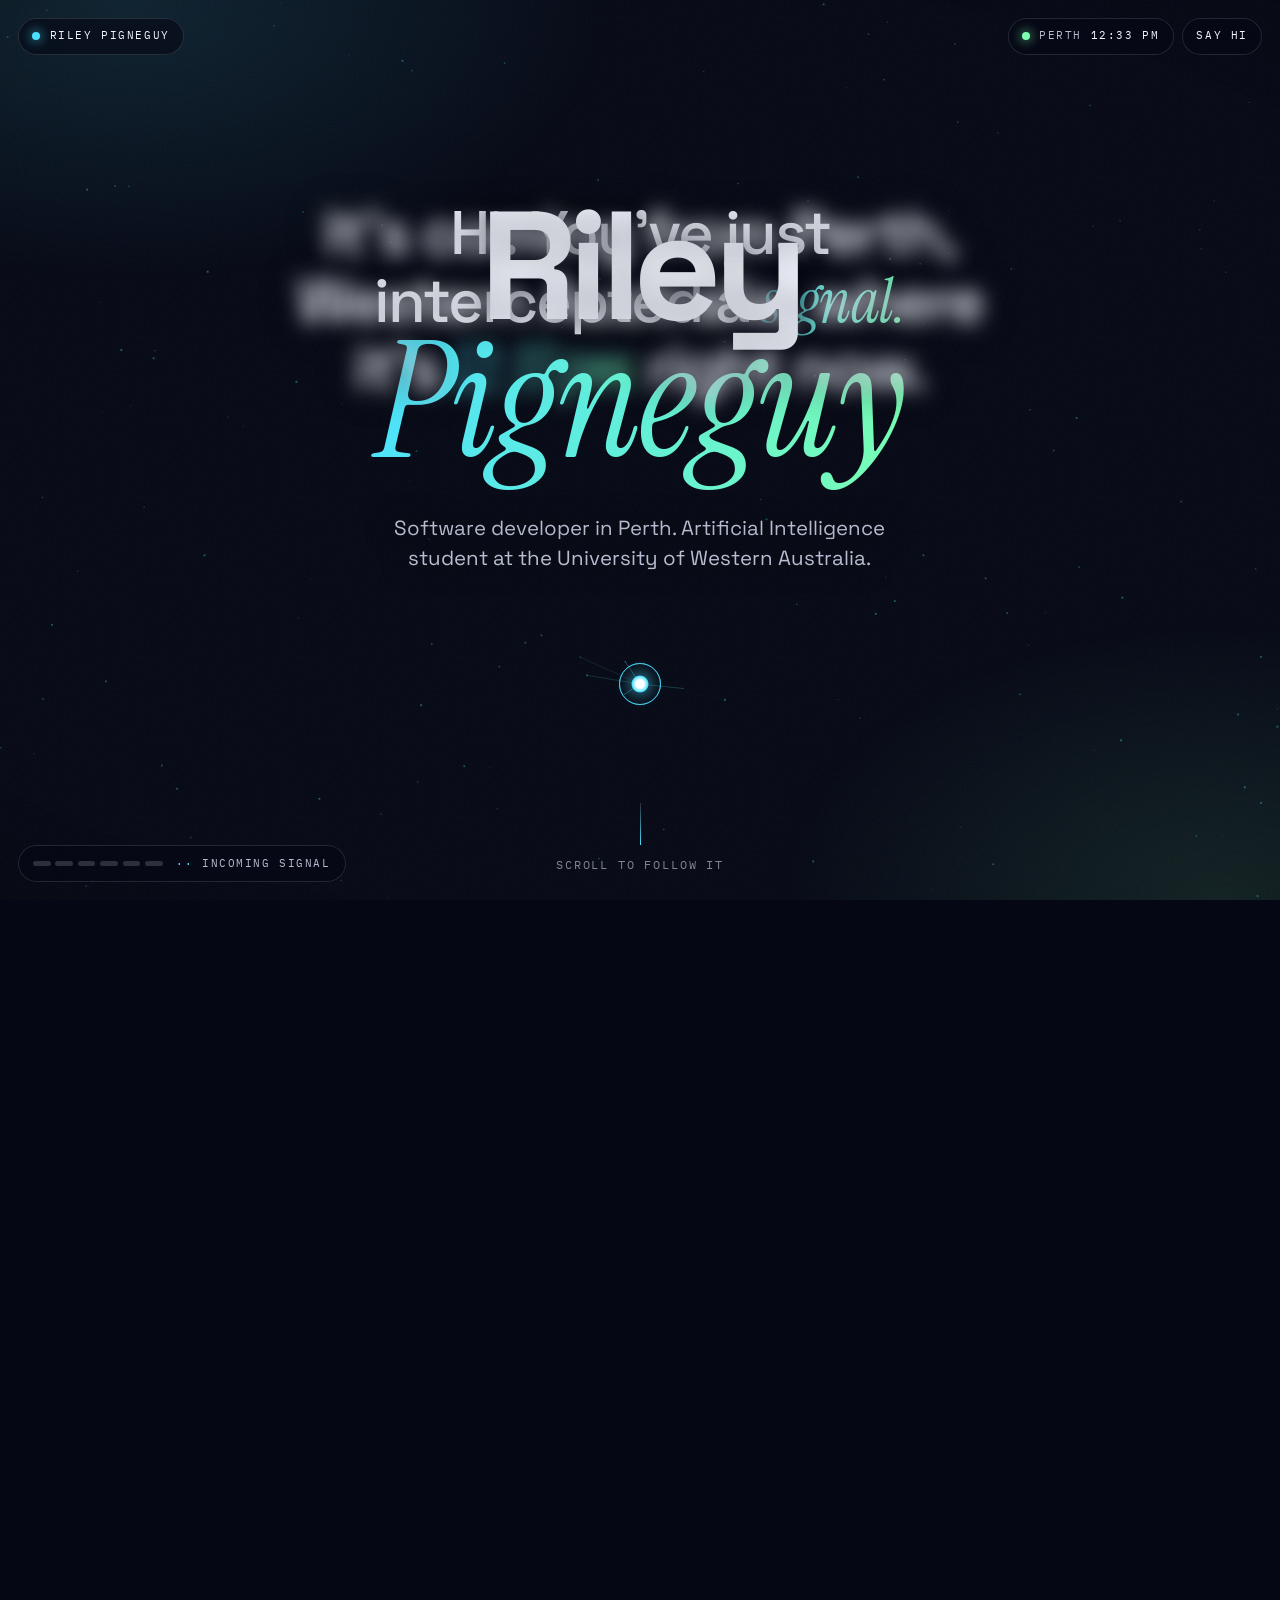
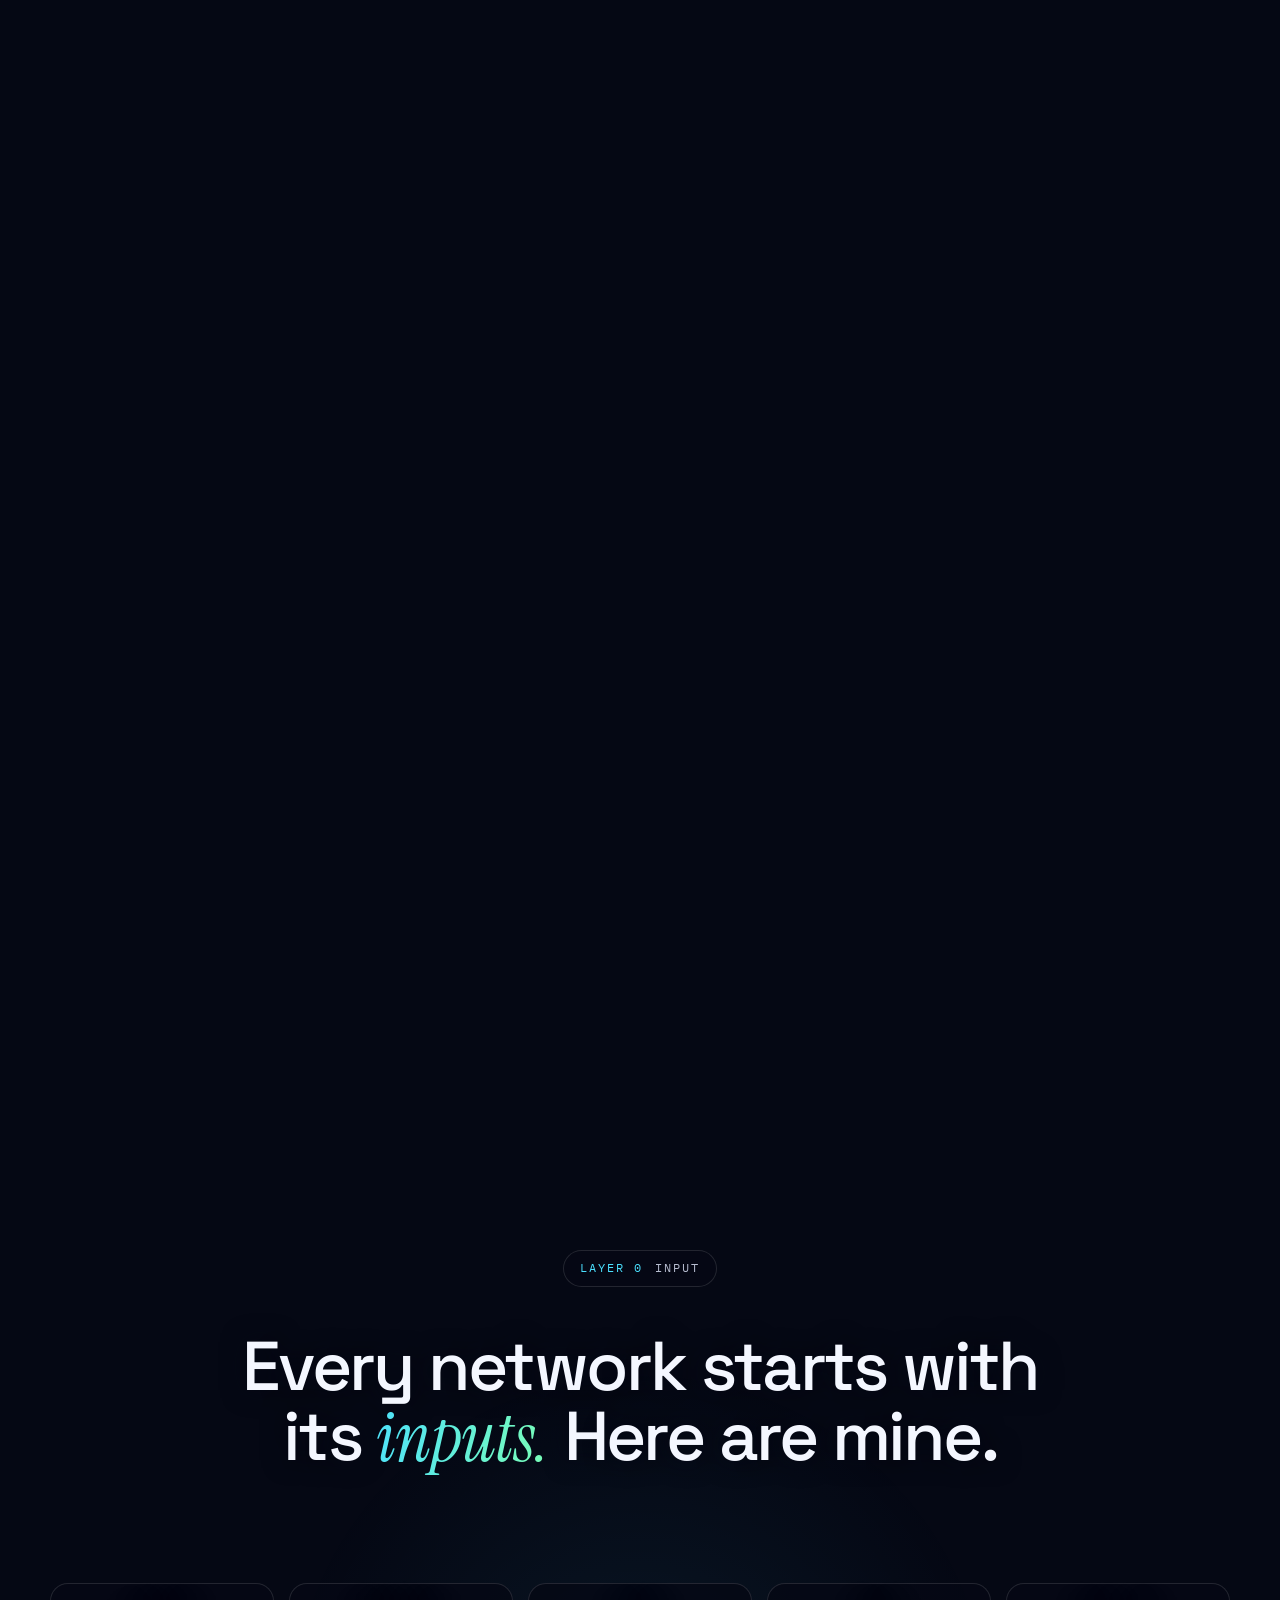
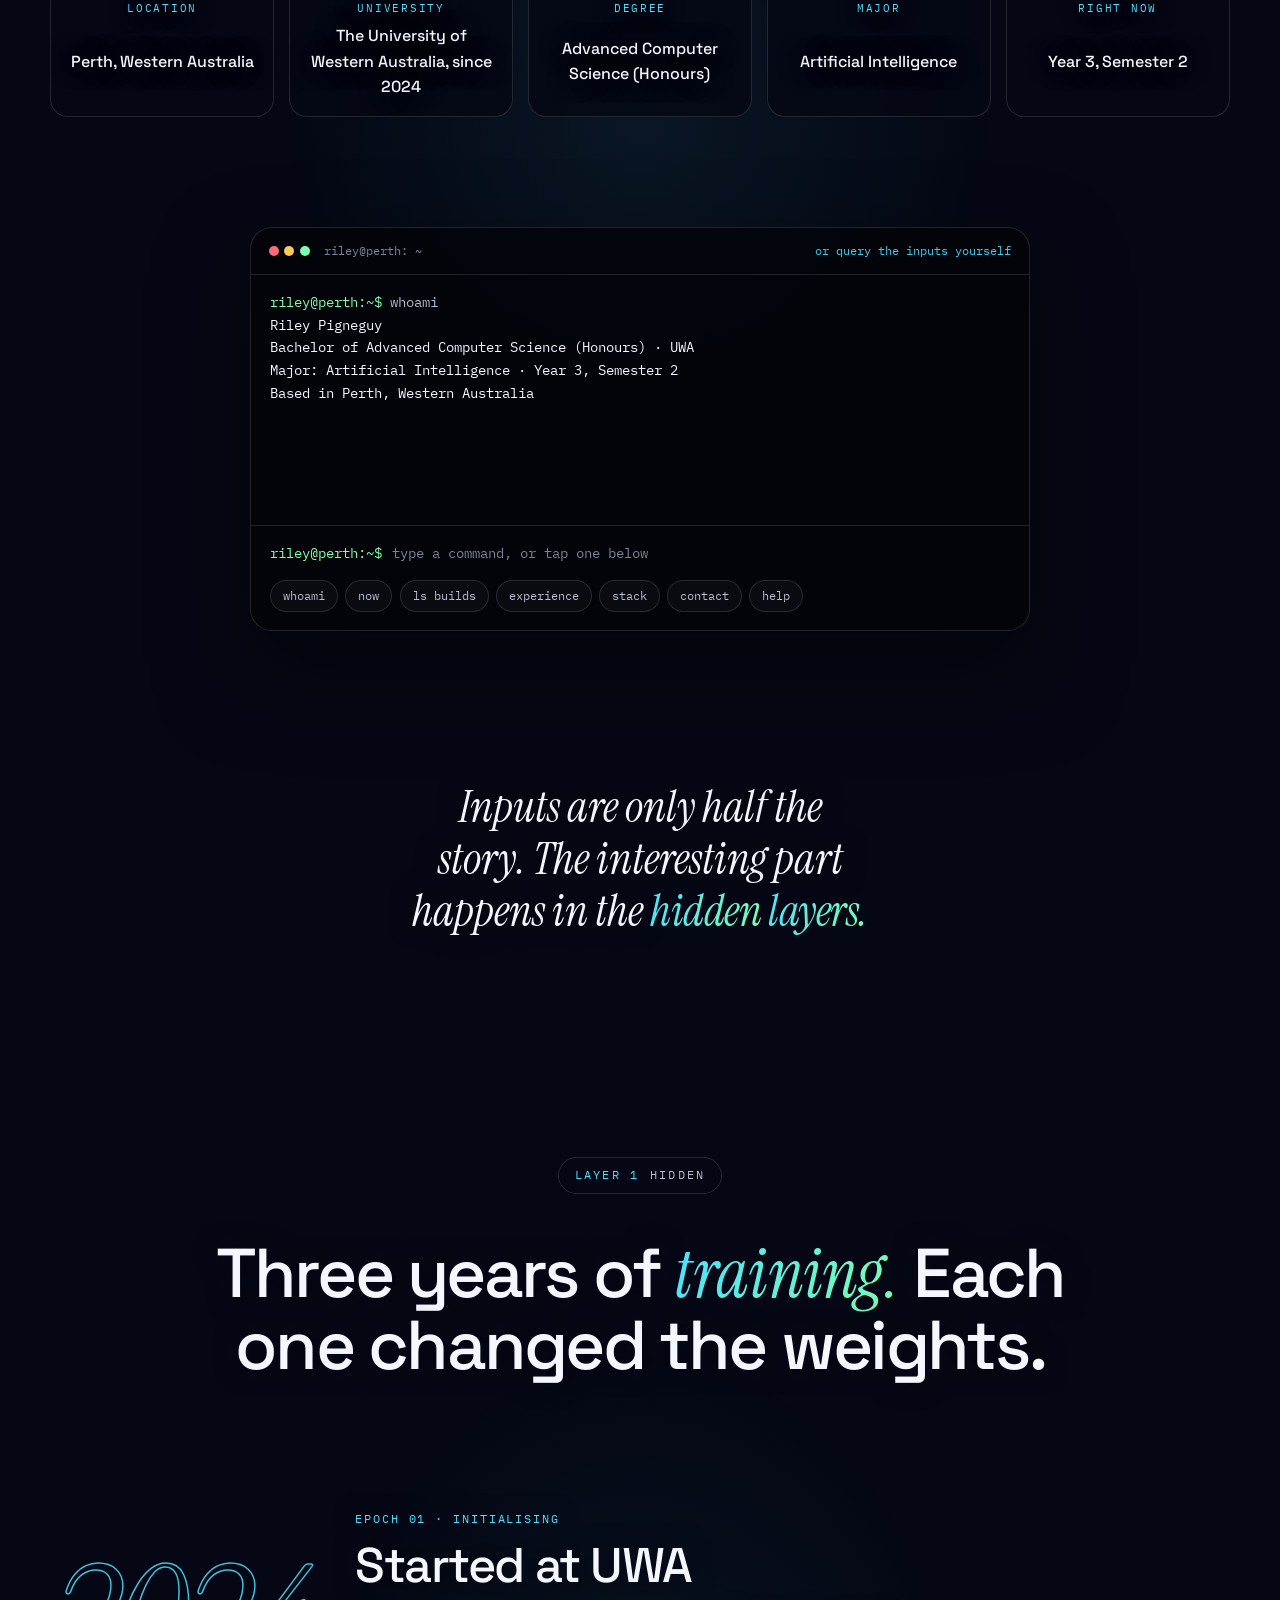
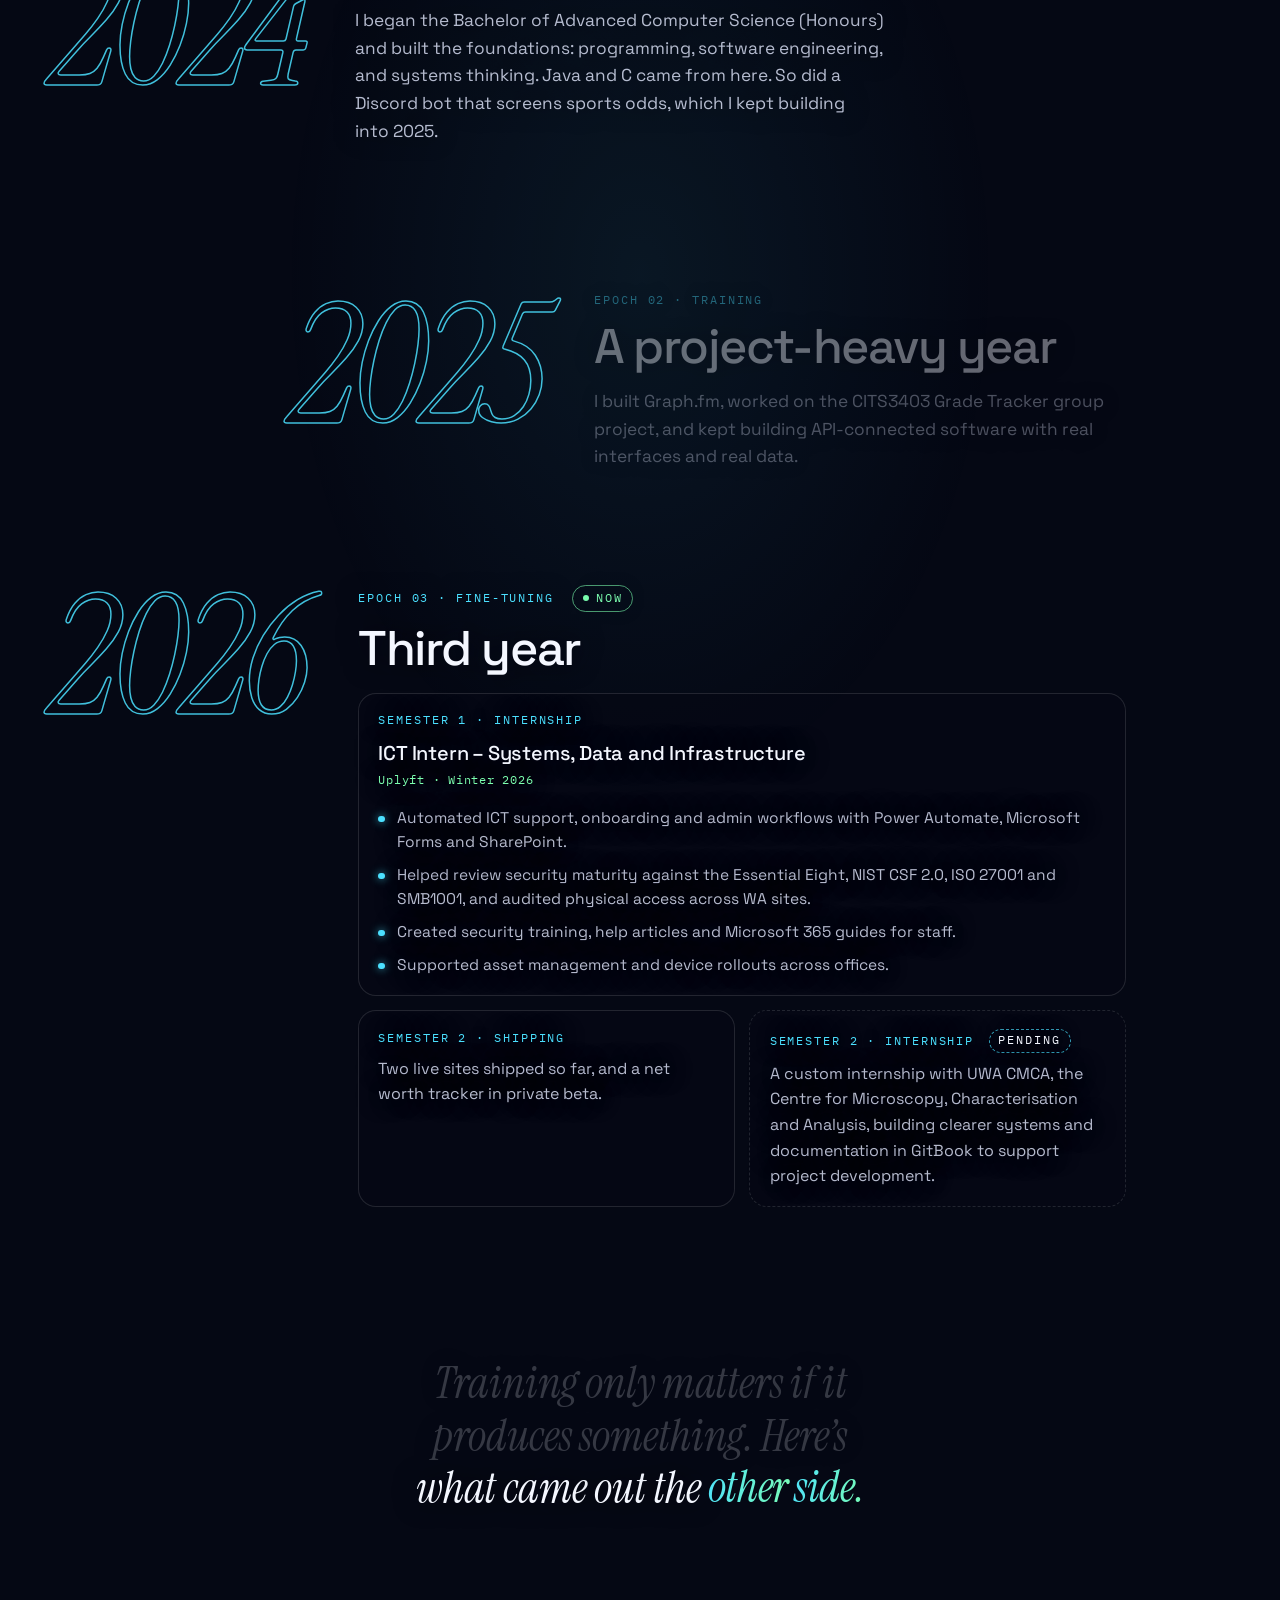
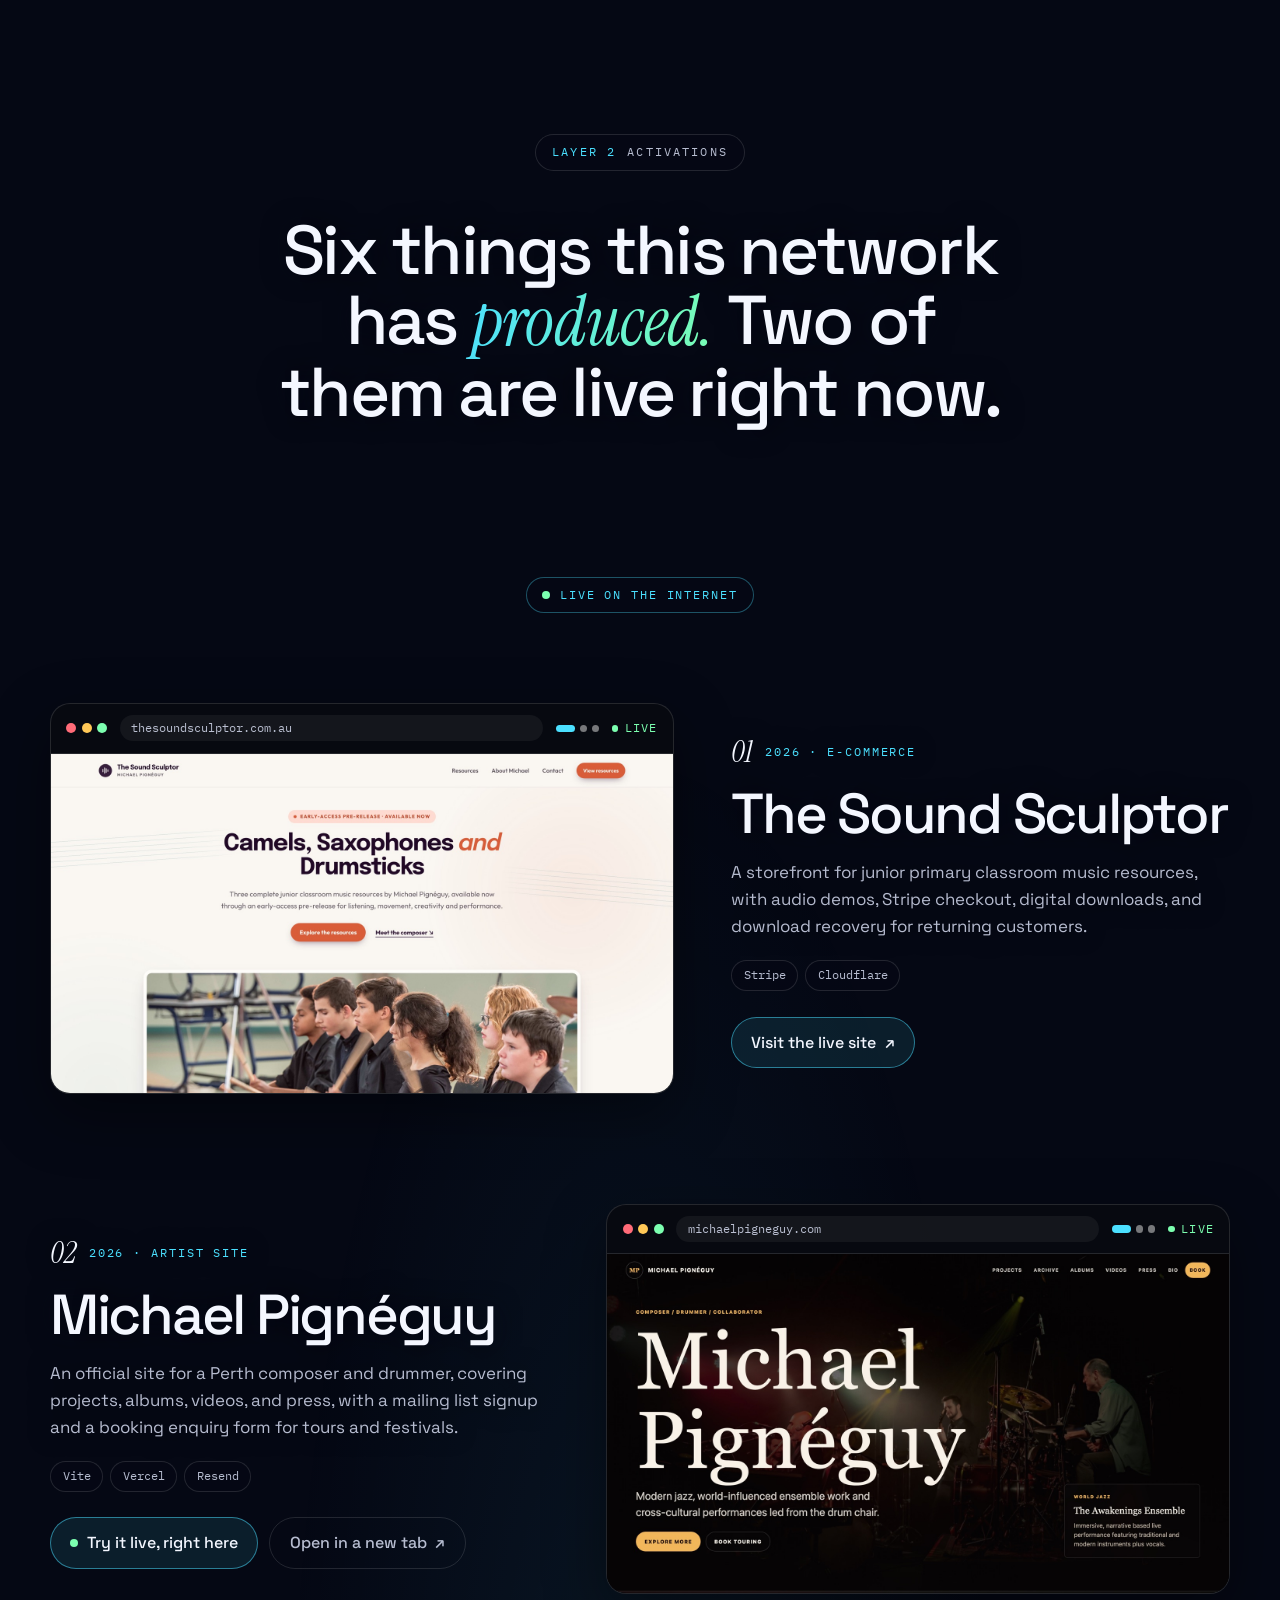
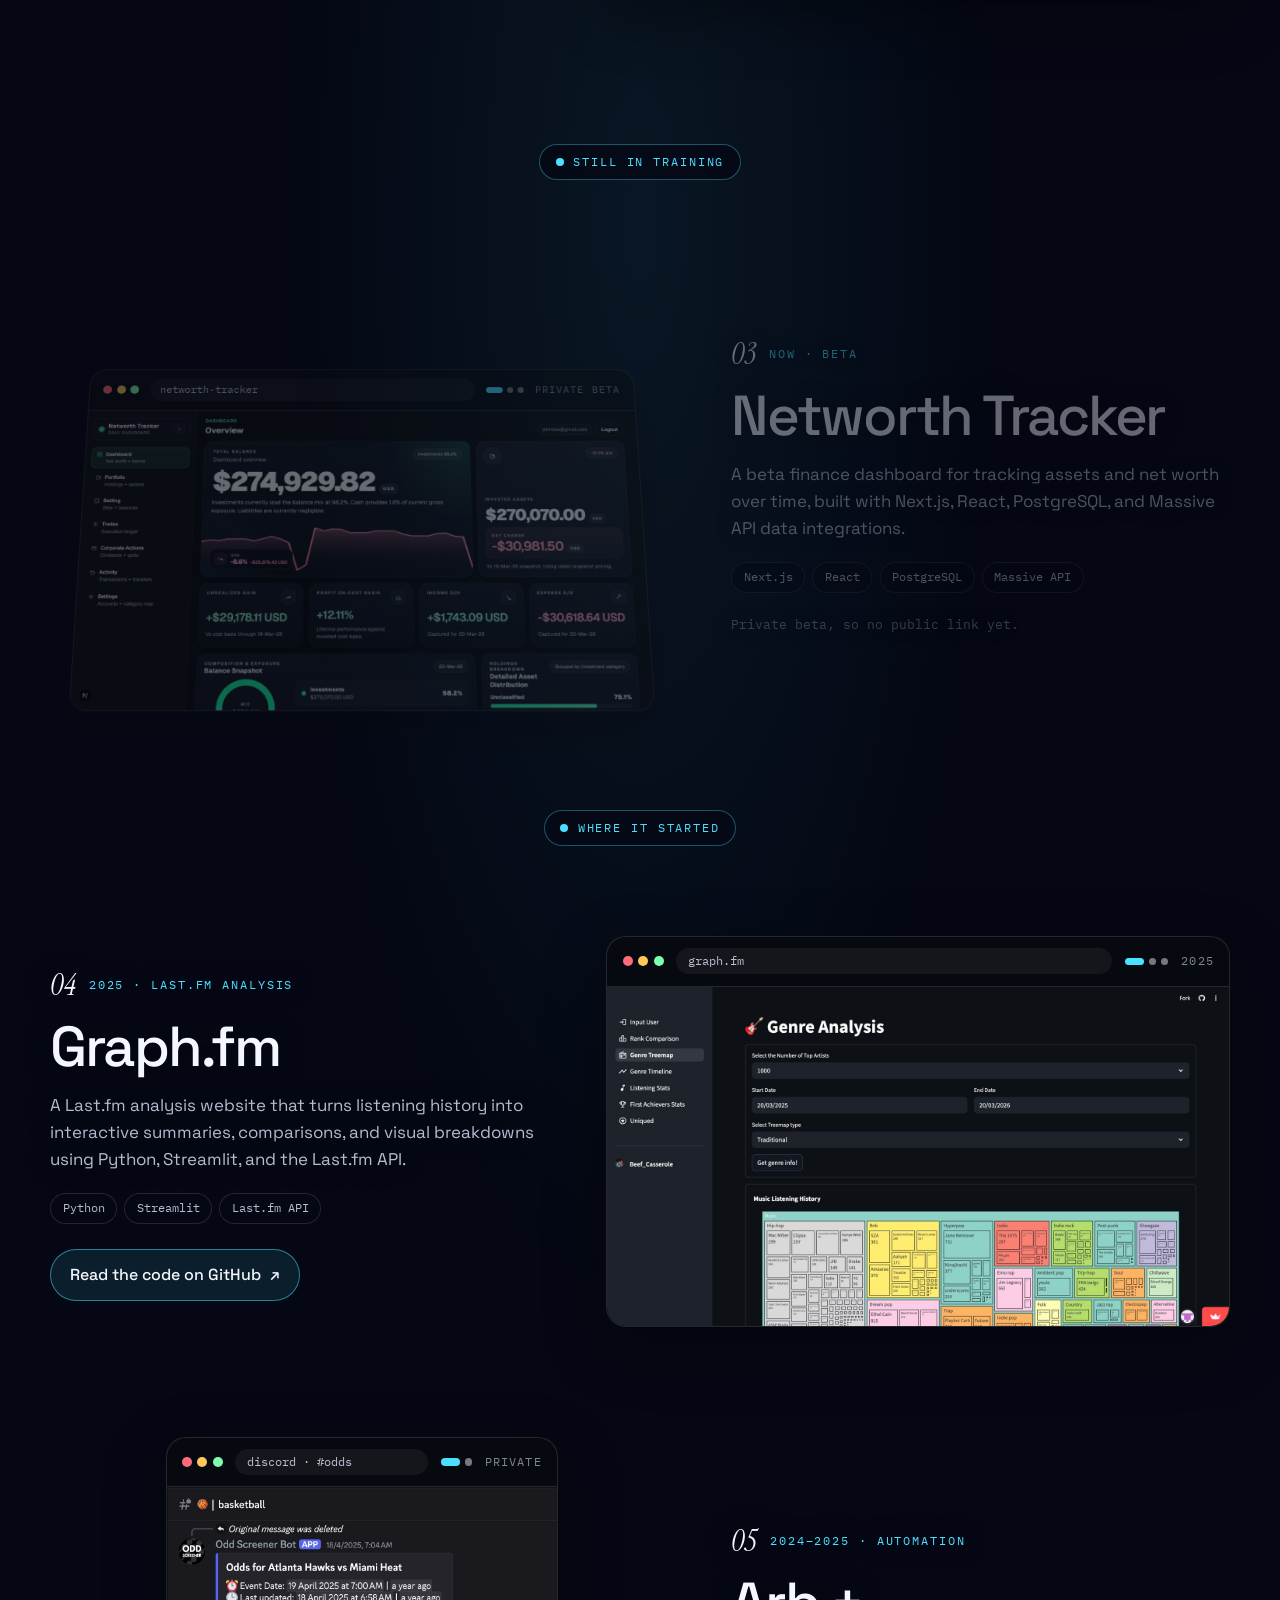
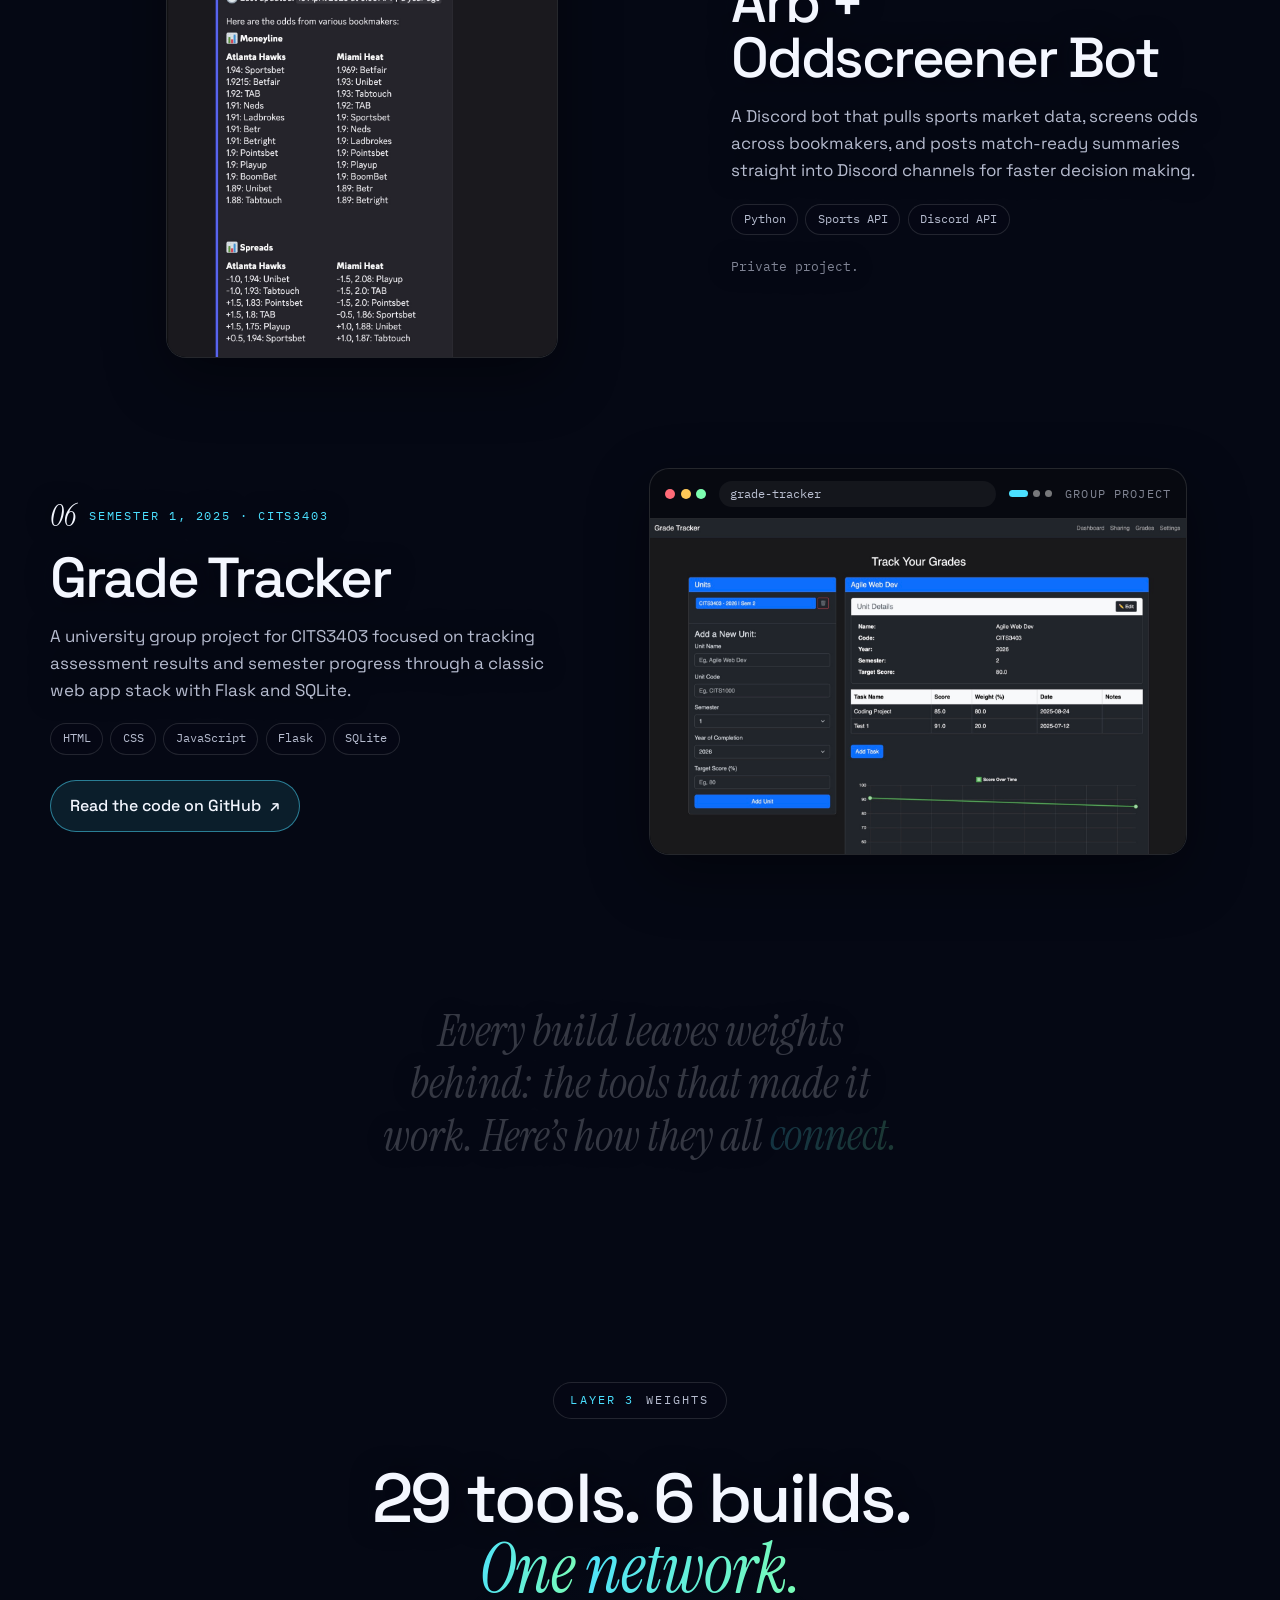
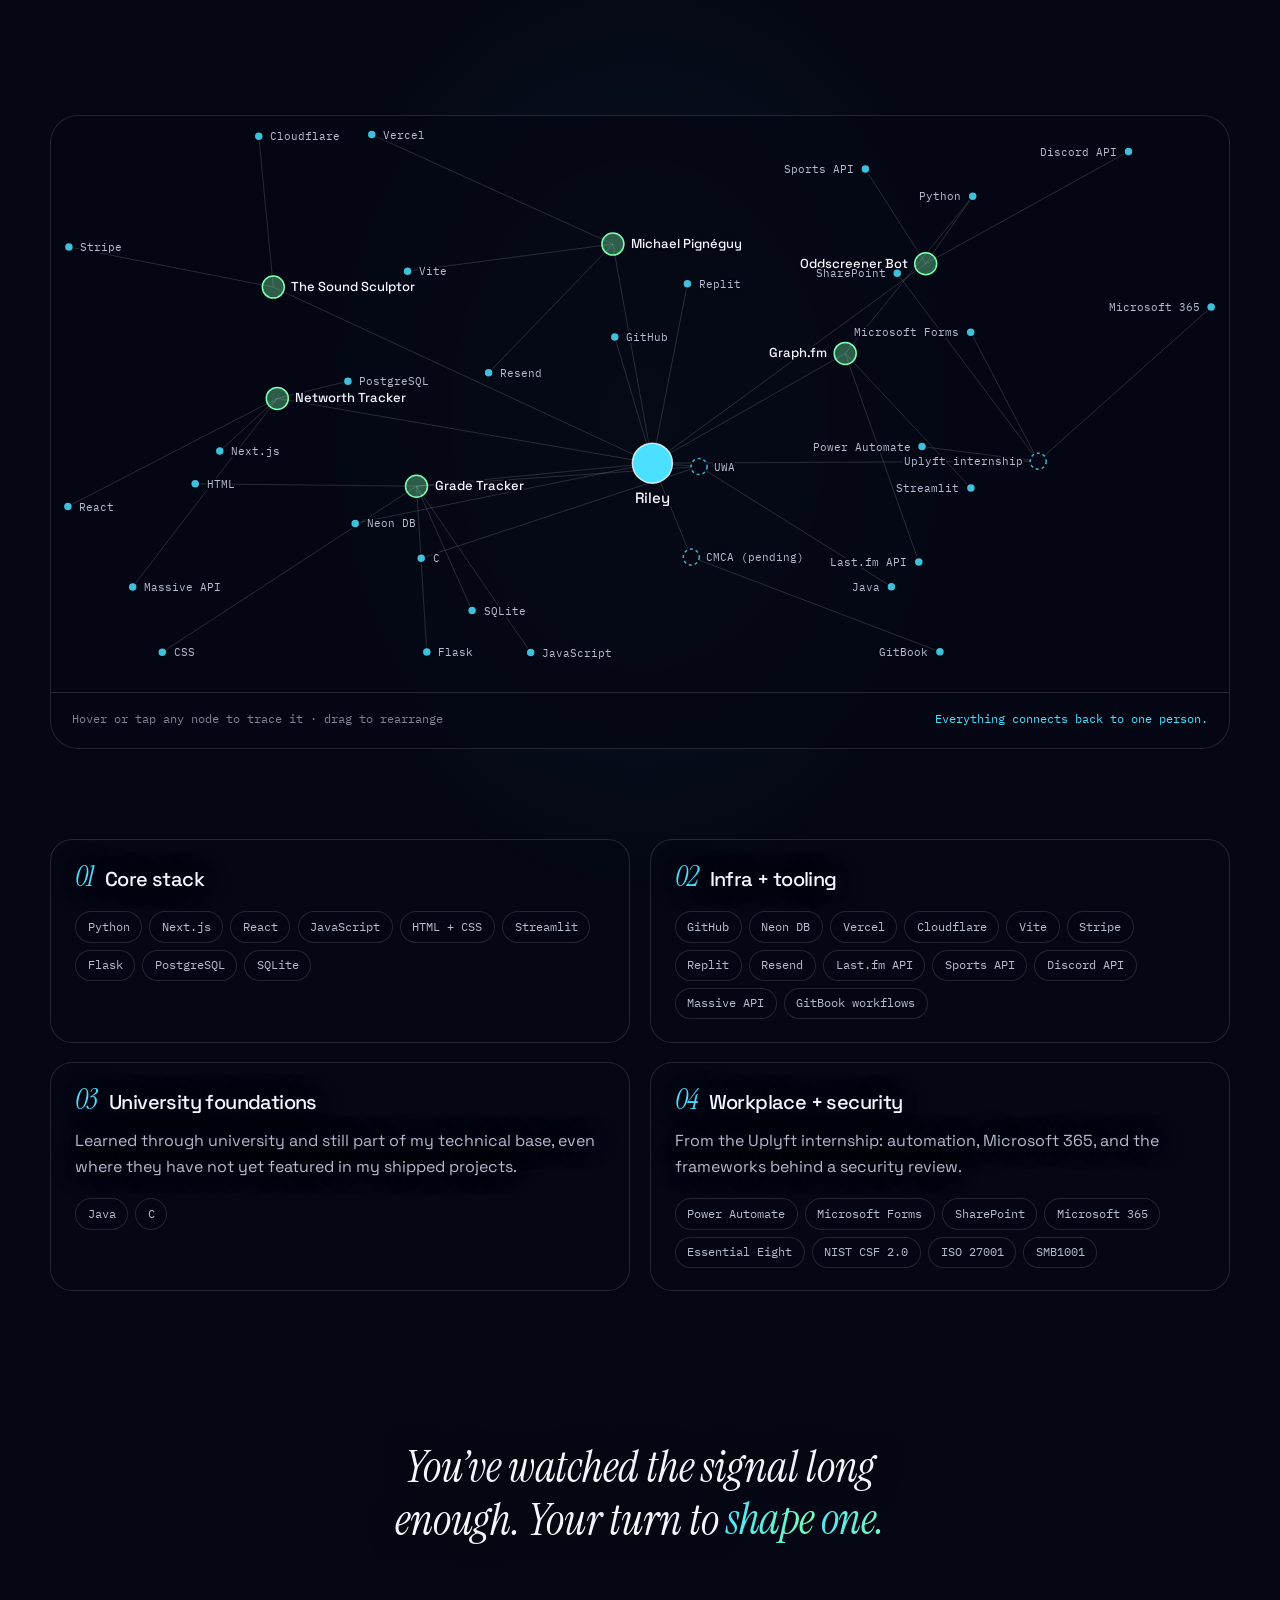
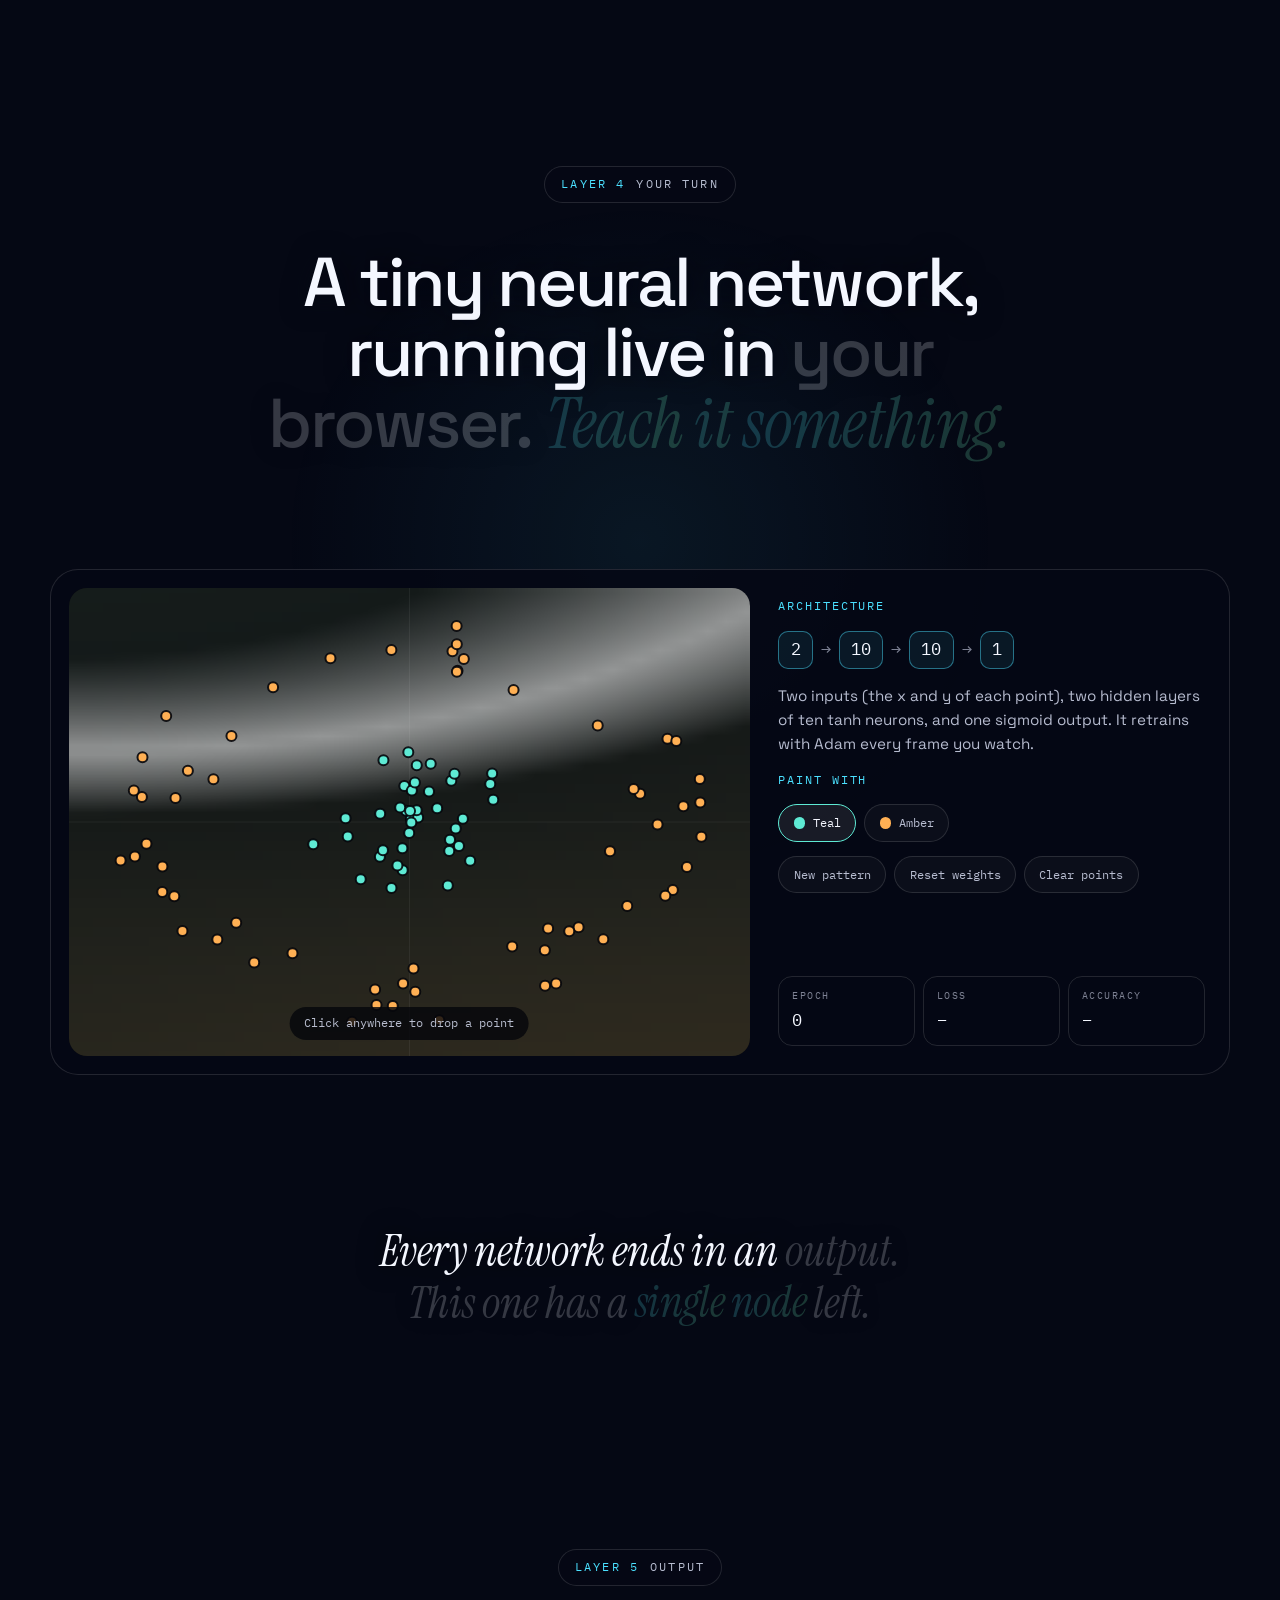
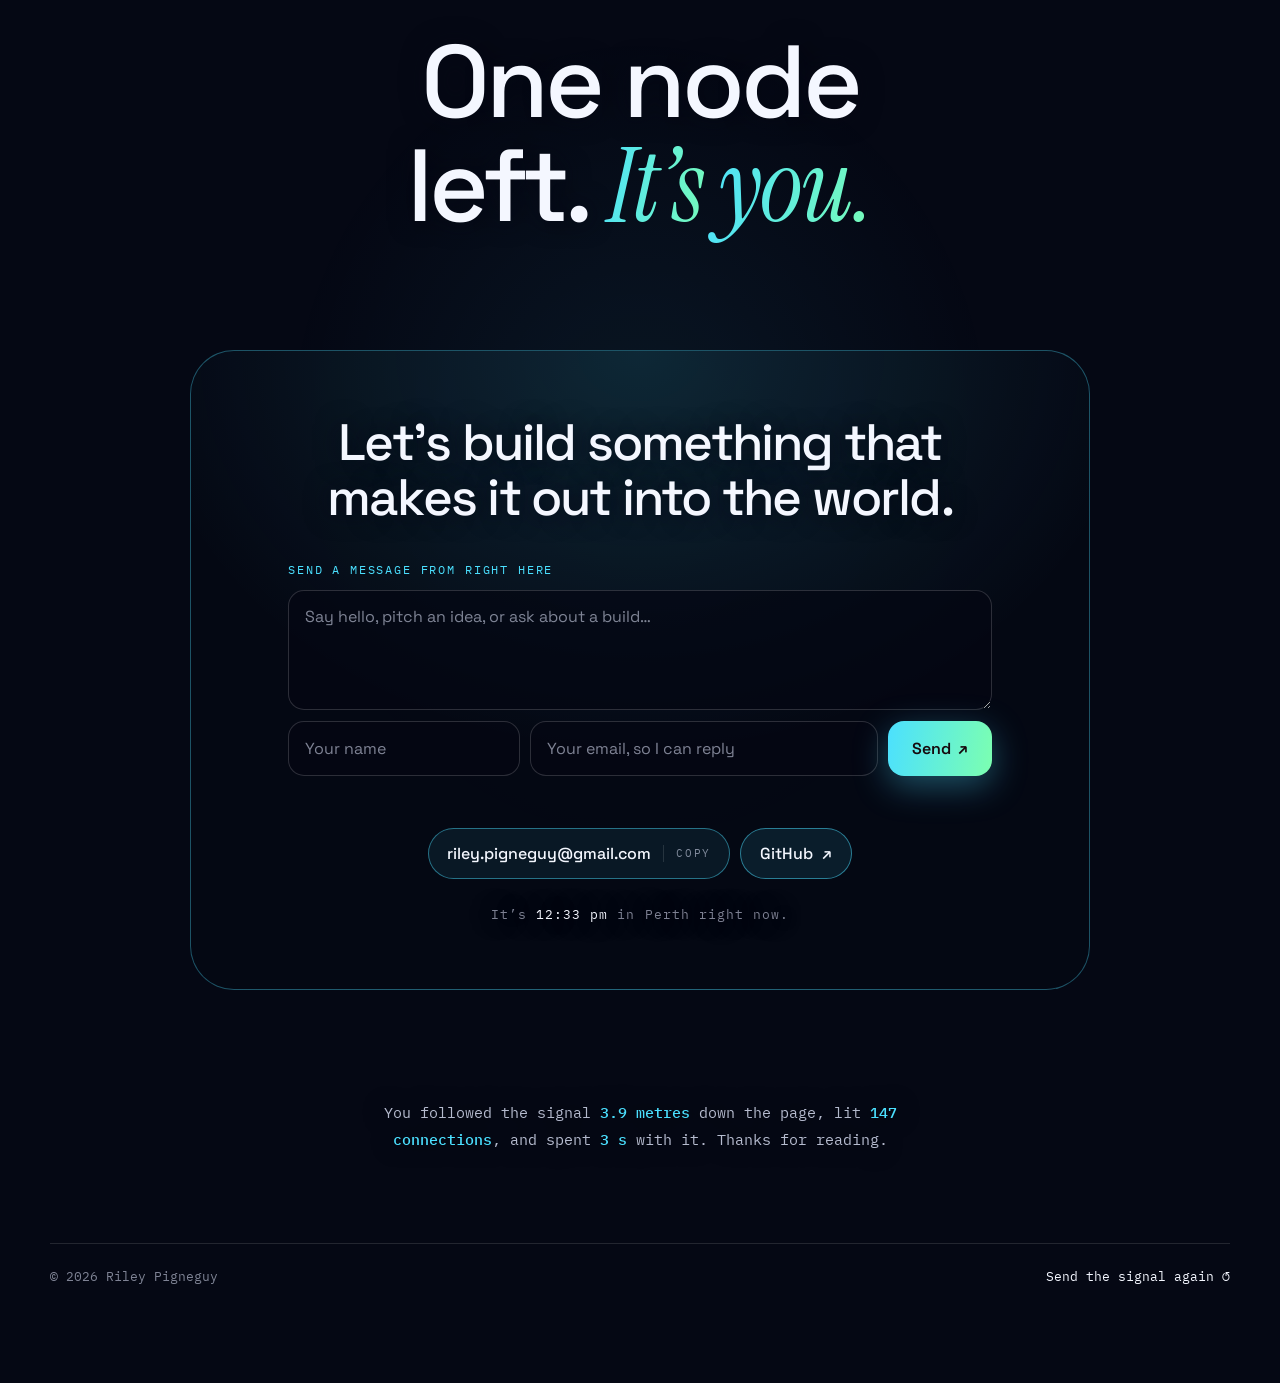
==== index.html @ 2bf9b186 "Move portfolio hosting to Vercel and retire GitHub Pages" ====
<!DOCTYPE html>
<html lang="en-AU">
  <head>
    <meta charset="UTF-8" />
    <meta name="viewport" content="width=device-width, initial-scale=1.0" />
    <meta name="theme-color" content="#050814" />
    <meta name="robots" content="index,follow,max-image-preview:large" />
    <meta
      name="description"
      content="Riley Pigneguy is a software developer in Perth and an Artificial Intelligence student at UWA. Explore web projects, Python tools and internship experience."
    />
    <meta name="author" content="Riley Pigneguy" />
    <title>Riley Pigneguy | Software Developer &amp; AI Student in Perth</title>
    <link rel="canonical" href="https://riley-pigneguy-portfolio.vercel.app/" />
    <link rel="sitemap" type="application/xml" href="sitemap.xml" />
    <link rel="icon" href="favicon.ico" sizes="32x32" />
    <link rel="icon" href="favicon.svg" type="image/svg+xml" />
    <link rel="apple-touch-icon" href="apple-touch-icon.png" />
    <meta property="og:type" content="website" />
    <meta
      property="og:title"
      content="Riley Pigneguy | Software Developer &amp; AI Student in Perth"
    />
    <meta
      property="og:description"
      content="Riley Pigneguy is a software developer in Perth and an Artificial Intelligence student at UWA. Explore web projects, Python tools and internship experience."
    />
    <meta
      property="og:url"
      content="https://riley-pigneguy-portfolio.vercel.app/"
    />
    <meta property="og:site_name" content="Riley Pigneguy Portfolio" />
    <meta property="og:locale" content="en_AU" />
    <meta property="og:image" content="https://riley-pigneguy-portfolio.vercel.app/Assets/site-screenshot-preview.jpg" />
    <meta property="og:image:type" content="image/jpeg" />
    <meta property="og:image:width" content="1280" />
    <meta property="og:image:height" content="720" />
    <meta property="og:image:alt" content="Riley Pigneguy’s portfolio introduction with cyan and mint lettering on a dark neural network background" />
    <meta name="twitter:card" content="summary_large_image" />
    <meta
      name="twitter:title"
      content="Riley Pigneguy | Software Developer &amp; AI Student in Perth"
    />
    <meta
      name="twitter:description"
      content="Riley Pigneguy is a software developer in Perth and an Artificial Intelligence student at UWA. Explore web projects, Python tools and internship experience."
    />
    <meta name="twitter:image" content="https://riley-pigneguy-portfolio.vercel.app/Assets/site-screenshot-preview.jpg" />
    <meta name="twitter:image:alt" content="Riley Pigneguy’s portfolio introduction with cyan and mint lettering on a dark neural network background" />
    <link rel="preconnect" href="https://fonts.googleapis.com" />
    <link rel="preconnect" href="https://fonts.gstatic.com" crossorigin />
    <link
      href="https://fonts.googleapis.com/css2?family=IBM+Plex+Mono:wght@400;500;600&family=Instrument+Serif:ital@0;1&family=Space+Grotesk:wght@400;500;700&display=swap"
      rel="stylesheet"
    />
    <link rel="stylesheet" href="styles.css" />
    <script type="application/ld+json">
      {
        "@context": "https://schema.org",
        "@graph": [
          {
            "@type": "WebSite",
            "@id": "https://riley-pigneguy-portfolio.vercel.app/#website",
            "url": "https://riley-pigneguy-portfolio.vercel.app/",
            "name": "Riley Pigneguy Portfolio",
            "inLanguage": "en-AU",
            "publisher": { "@id": "https://riley-pigneguy-portfolio.vercel.app/#person" }
          },
          {
            "@type": "ProfilePage",
            "@id": "https://riley-pigneguy-portfolio.vercel.app/#profile",
            "url": "https://riley-pigneguy-portfolio.vercel.app/",
            "name": "Riley Pigneguy | Software Developer & AI Student in Perth",
            "description": "Software projects, education and internship experience of Riley Pigneguy, a software developer in Perth and Artificial Intelligence student at UWA.",
            "inLanguage": "en-AU",
            "isPartOf": { "@id": "https://riley-pigneguy-portfolio.vercel.app/#website" },
            "primaryImageOfPage": {
              "@type": "ImageObject",
              "url": "https://riley-pigneguy-portfolio.vercel.app/Assets/site-screenshot-preview.jpg",
              "width": 1280,
              "height": 720
            },
            "mainEntity": { "@id": "https://riley-pigneguy-portfolio.vercel.app/#person" }
          },
          {
            "@type": "Person",
            "@id": "https://riley-pigneguy-portfolio.vercel.app/#person",
            "name": "Riley Pigneguy",
            "url": "https://riley-pigneguy-portfolio.vercel.app/",
            "description": "Software developer in Perth and Bachelor of Advanced Computer Science (Honours) student at UWA, majoring in Artificial Intelligence.",
            "mainEntityOfPage": { "@id": "https://riley-pigneguy-portfolio.vercel.app/#profile" },
            "homeLocation": {
              "@type": "Place",
              "name": "Perth, Western Australia, Australia"
            },
            "affiliation": {
              "@type": "CollegeOrUniversity",
              "name": "The University of Western Australia",
              "url": "https://www.uwa.edu.au/"
            },
            "sameAs": ["https://github.com/rileypigneguy"],
            "knowsAbout": [
              "Artificial Intelligence", "Software development", "Python",
              "Next.js", "React", "PostgreSQL", "APIs"
            ]
          }
        ]
      }
    </script>
    <script defer src="script.js"></script>
  </head>
  <body>
    <canvas class="field" id="field" aria-hidden="true"></canvas>
    <div class="vignette" aria-hidden="true"></div>
    <div class="grain" aria-hidden="true"></div>

    <a class="skip-link" href="#output">Skip to contact</a>

    <a class="mark" href="#top" aria-label="Riley Pigneguy, back to the start">
      <span class="mark-dot" aria-hidden="true"></span>
      <span class="mark-name">Riley Pigneguy</span>
    </a>

    <div class="corner">
      <p class="clock">
        <span class="clock-dot" aria-hidden="true"></span>
        Perth <time data-perth-time>now</time>
      </p>
      <a class="say-hi" href="#output">Say hi</a>
    </div>

    <nav class="meter" aria-label="Story layers">
      <ol class="meter-steps">
        <li><a href="#input" data-meter="0"><span class="visually-hidden">Layer 0: Input</span></a></li>
        <li><a href="#hidden" data-meter="1"><span class="visually-hidden">Layer 1: Hidden</span></a></li>
        <li><a href="#builds" data-meter="2"><span class="visually-hidden">Layer 2: Activations</span></a></li>
        <li><a href="#weights" data-meter="3"><span class="visually-hidden">Layer 3: Weights</span></a></li>
        <li><a href="#lab" data-meter="4"><span class="visually-hidden">Layer 4: Your turn</span></a></li>
        <li><a href="#output" data-meter="5"><span class="visually-hidden">Layer 5: Output</span></a></li>
      </ol>
      <p class="meter-label" aria-hidden="true">
        <span class="meter-index" data-meter-index>··</span>
        <span class="meter-name" data-meter-name>Incoming signal</span>
      </p>
    </nav>

    <main class="story-root">
      <!-- Cold open: the intercepted signal, its origin, then the profile. -->
      <section class="intro" id="top" data-palette="intro" aria-label="Introduction">
        <span class="anchor-alias" id="hero" aria-hidden="true"></span>
        <div class="intro-stage">
          <div class="intro-beats">
            <p class="beat" data-beat="0">Hi. You’ve just intercepted a <em>signal.</em></p>
            <p class="beat" data-beat="1">
              It’s coming from Perth, Western Australia, where it’s
              <time data-perth-time>evening</time> right now.
            </p>
            <div class="beat beat-name" data-beat="2">
              <h1 class="name">
                <span class="name-first">Riley</span>
                <span class="name-last">Pigneguy</span>
              </h1>
              <p class="name-sub">
                Software developer in Perth. Artificial Intelligence student
                at the University of Western Australia.
              </p>
            </div>
          </div>
          <div class="neuron" aria-hidden="true">
            <span class="neuron-axon"></span>
            <span class="neuron-ring"></span>
            <span class="neuron-ring"></span>
            <span class="neuron-core"></span>
          </div>
          <p class="intro-cue">
            <span class="intro-cue-line" aria-hidden="true"></span>
            Scroll to follow it
          </p>
        </div>
        <span class="seed" data-node data-ports="1" aria-hidden="true"></span>
      </section>

      <!-- Layer 0 · Input -->
      <section class="chapter" id="input" data-palette="input" aria-labelledby="input-title">
        <p class="layer-tag" data-node><span>Layer 0</span> Input</p>
        <h2 class="story" id="input-title" data-node data-read>
          Every network starts with its <em>inputs.</em> Here are mine.
        </h2>

        <ul class="inputs" data-node data-ports="children">
          <li class="input">
            <span class="input-key">Location</span>
            <span class="input-value">Perth, Western Australia</span>
          </li>
          <li class="input">
            <span class="input-key">University</span>
            <span class="input-value">The University of Western Australia, since 2024</span>
          </li>
          <li class="input">
            <span class="input-key">Degree</span>
            <span class="input-value">Advanced Computer Science (Honours)</span>
          </li>
          <li class="input">
            <span class="input-key">Major</span>
            <span class="input-value">Artificial Intelligence</span>
          </li>
          <li class="input">
            <span class="input-key">Right now</span>
            <span class="input-value">Year 3, Semester 2</span>
          </li>
        </ul>

        <div class="terminal" data-node data-ports="3">
          <div class="terminal-bar">
            <span class="terminal-lights" aria-hidden="true"><i></i><i></i><i></i></span>
            <p>riley@perth: ~</p>
            <span class="terminal-note">or query the inputs yourself</span>
          </div>
          <div class="terminal-log" role="log" aria-live="polite" aria-label="Terminal output" tabindex="0">
            <p class="term-line term-cmd"><span class="term-prompt">riley@perth:~$</span> whoami</p>
            <p class="term-line">Riley Pigneguy</p>
            <p class="term-line">Bachelor of Advanced Computer Science (Honours) · UWA</p>
            <p class="term-line">Major: Artificial Intelligence · Year 3, Semester 2</p>
            <p class="term-line">Based in Perth, Western Australia</p>
          </div>
          <form class="terminal-form" autocomplete="off">
            <label class="term-prompt" for="terminal-input">riley@perth:~$</label>
            <input
              class="terminal-input"
              id="terminal-input"
              type="text"
              spellcheck="false"
              autocapitalize="off"
              placeholder="type a command, or tap one below"
            />
          </form>
          <div class="terminal-chips" aria-label="Suggested commands">
            <button type="button" data-cmd="whoami">whoami</button>
            <button type="button" data-cmd="now">now</button>
            <button type="button" data-cmd="ls builds">ls builds</button>
            <button type="button" data-cmd="experience">experience</button>
            <button type="button" data-cmd="stack">stack</button>
            <button type="button" data-cmd="contact">contact</button>
            <button type="button" data-cmd="help">help</button>
          </div>
        </div>

        <p class="hook" data-node data-read>
          Inputs are only half the story. The interesting part happens in the
          <em>hidden layers.</em>
        </p>
      </section>

      <!-- Layer 1 · Hidden -->
      <section class="chapter" id="hidden" data-palette="hidden" aria-labelledby="hidden-title">
        <span class="anchor-alias" id="journey" aria-hidden="true"></span>
        <p class="layer-tag" data-node><span>Layer 1</span> Hidden</p>
        <h2 class="story" id="hidden-title" data-node data-read>
          Three years of <em>training.</em> Each one changed the weights.
        </h2>

        <article class="epoch is-left" data-node data-ports="4" aria-labelledby="epoch-2024">
          <div class="epoch-year" aria-hidden="true">
            <span class="year-outline">2024</span><span class="year-fill">2024</span>
          </div>
          <div class="epoch-body">
            <p class="epoch-label">Epoch 01 · Initialising</p>
            <h3 id="epoch-2024">Started at UWA</h3>
            <p>
              I began the Bachelor of Advanced Computer Science (Honours) and
              built the foundations: programming, software engineering, and
              systems thinking. Java and C came from here. So did a Discord bot
              that screens sports odds, which I kept building into 2025.
            </p>
          </div>
        </article>

        <article class="epoch is-right" data-node data-ports="4" aria-labelledby="epoch-2025">
          <div class="epoch-year" aria-hidden="true">
            <span class="year-outline">2025</span><span class="year-fill">2025</span>
          </div>
          <div class="epoch-body">
            <p class="epoch-label">Epoch 02 · Training</p>
            <h3 id="epoch-2025">A project-heavy year</h3>
            <p>
              I built Graph.fm, worked on the CITS3403 Grade Tracker group
              project, and kept building API-connected software with real
              interfaces and real data.
            </p>
          </div>
        </article>

        <article class="epoch is-left is-now" data-node data-ports="4" aria-labelledby="epoch-2026">
          <div class="epoch-year" aria-hidden="true">
            <span class="year-outline">2026</span><span class="year-fill">2026</span>
          </div>
          <div class="epoch-body">
            <p class="epoch-label">Epoch 03 · Fine-tuning <span class="now-badge">Now</span></p>
            <h3 id="epoch-2026">Third year</h3>
            <div class="semesters">
              <div class="semester semester-role">
                <p class="semester-label">Semester 1 · Internship</p>
                <h4 class="role-title">ICT Intern – Systems, Data and Infrastructure</h4>
                <p class="role-meta">Uplyft · Winter 2026</p>
                <ul class="role-points">
                  <li>
                    Automated ICT support, onboarding and admin workflows with
                    Power Automate, Microsoft Forms and SharePoint.
                  </li>
                  <li>
                    Helped review security maturity against the Essential Eight,
                    NIST CSF 2.0, ISO 27001 and SMB1001, and audited physical
                    access across WA sites.
                  </li>
                  <li>
                    Created security training, help articles and Microsoft 365
                    guides for staff.
                  </li>
                  <li>
                    Supported asset management and device rollouts across offices.
                  </li>
                </ul>
              </div>
              <div class="semester">
                <p class="semester-label">Semester 2 · Shipping</p>
                <p>
                  Two live sites shipped so far, and a net worth tracker in
                  private beta.
                </p>
              </div>
              <div class="semester is-pending">
                <p class="semester-label">
                  Semester 2 · Internship <span class="pending-badge">Pending</span>
                </p>
                <p>
                  A custom internship with UWA CMCA, the Centre for Microscopy,
                  Characterisation and Analysis, building clearer systems and
                  documentation in GitBook to support project development.
                </p>
              </div>
            </div>
          </div>
        </article>

        <p class="hook" data-node data-read>
          Training only matters if it produces something. Here’s what came out
          the <em>other side.</em>
        </p>
      </section>

      <!-- Layer 2 · Activations -->
      <section class="chapter" id="builds" data-palette="builds" aria-labelledby="builds-title">
        <span class="anchor-alias" id="projects" aria-hidden="true"></span>
        <p class="layer-tag" data-node><span>Layer 2</span> Activations</p>
        <h2 class="story" id="builds-title" data-node data-read>
          Six things this network has <em>produced.</em> Two of them are live
          right now.
        </h2>

        <p class="group-label is-live-group" data-node>
          <span class="group-dot" aria-hidden="true"></span> Live on the internet
        </p>

        <article class="build" data-node data-ports="3" aria-labelledby="build-1">
          <div class="build-media">
            <div class="frame" data-carousel>
              <div class="frame-bar">
                <span class="frame-lights" aria-hidden="true"><i></i><i></i><i></i></span>
                <span class="frame-url">thesoundsculptor.com.au</span>
                <div class="slide-dots" aria-label="The Sound Sculptor screenshots">
                  <button class="slide-dot is-active" type="button" aria-label="Show screenshot 1"></button>
                  <button class="slide-dot" type="button" aria-label="Show screenshot 2"></button>
                  <button class="slide-dot" type="button" aria-label="Show screenshot 3"></button>
                </div>
                <span class="frame-status is-live">Live</span>
              </div>
              <div class="frame-screen">
                <img class="slide is-active" src="Assets/optimized/soundsculptor1.jpg" width="1600" height="872" alt="The Sound Sculptor homepage showing the classroom music resources hero" loading="lazy" />
                <img class="slide" src="Assets/optimized/soundsculptor2.jpg" width="1600" height="872" alt="The Sound Sculptor complete classroom suite with bundle checkout" loading="lazy" />
                <img class="slide" src="Assets/optimized/soundsculptor3.jpg" width="1600" height="872" alt="The Sound Sculptor individual resources with audio demos and pricing" loading="lazy" />
              </div>
            </div>
          </div>
          <div class="build-copy">
            <p class="build-kicker"><span class="build-num">01</span> 2026 · E-commerce</p>
            <h3 class="build-title" id="build-1">The Sound Sculptor</h3>
            <p class="build-desc">
              A storefront for junior primary classroom music resources, with
              audio demos, Stripe checkout, digital downloads, and download
              recovery for returning customers.
            </p>
            <ul class="chips" aria-label="The Sound Sculptor tech stack">
              <li>Stripe</li>
              <li>Cloudflare</li>
            </ul>
            <div class="build-actions">
              <a class="action" href="https://thesoundsculptor.com.au/" target="_blank" rel="noreferrer">
                Visit the live site <span aria-hidden="true">↗</span>
              </a>
            </div>
          </div>
        </article>

        <article class="build is-flip" data-node data-ports="3" aria-labelledby="build-2">
          <div class="build-media">
            <div class="frame" data-carousel>
              <div class="frame-bar">
                <span class="frame-lights" aria-hidden="true"><i></i><i></i><i></i></span>
                <span class="frame-url">michaelpigneguy.com</span>
                <div class="slide-dots" aria-label="Michael Pignéguy website screenshots">
                  <button class="slide-dot is-active" type="button" aria-label="Show screenshot 1"></button>
                  <button class="slide-dot" type="button" aria-label="Show screenshot 2"></button>
                  <button class="slide-dot" type="button" aria-label="Show screenshot 3"></button>
                </div>
                <span class="frame-status is-live">Live</span>
              </div>
              <div class="frame-screen">
                <img class="slide is-active" src="Assets/optimized/michaelpigneguy1.jpg" width="1600" height="872" alt="Michael Pignéguy website hero with a live performance photo" loading="lazy" />
                <img class="slide" src="Assets/optimized/michaelpigneguy2.jpg" width="1600" height="872" alt="Michael Pignéguy website section featuring The Awakenings Ensemble" loading="lazy" />
                <img class="slide" src="Assets/optimized/michaelpigneguy3.jpg" width="1600" height="872" alt="Michael Pignéguy website albums and releases section" loading="lazy" />
              </div>
            </div>
          </div>
          <div class="build-copy">
            <p class="build-kicker"><span class="build-num">02</span> 2026 · Artist site</p>
            <h3 class="build-title" id="build-2">Michael Pignéguy</h3>
            <p class="build-desc">
              An official site for a Perth composer and drummer, covering
              projects, albums, videos, and press, with a mailing list signup
              and a booking enquiry form for tours and festivals.
            </p>
            <ul class="chips" aria-label="Michael Pignéguy website tech stack">
              <li>Vite</li>
              <li>Vercel</li>
              <li>Resend</li>
            </ul>
            <div class="build-actions">
              <button class="action action-live" type="button" data-live-preview="https://michaelpigneguy.com/">
                <span class="action-pulse" aria-hidden="true"></span> Try it live, right here
              </button>
              <a class="action action-quiet" href="https://michaelpigneguy.com/" target="_blank" rel="noreferrer">
                Open in a new tab <span aria-hidden="true">↗</span>
              </a>
            </div>
          </div>
        </article>

        <p class="group-label" data-node>
          <span class="group-dot" aria-hidden="true"></span> Still in training
        </p>

        <article class="build" data-node data-ports="3" aria-labelledby="build-3">
          <div class="build-media">
            <div class="frame" data-carousel>
              <div class="frame-bar">
                <span class="frame-lights" aria-hidden="true"><i></i><i></i><i></i></span>
                <span class="frame-url">networth-tracker</span>
                <div class="slide-dots" aria-label="Net worth tracker screenshots">
                  <button class="slide-dot is-active" type="button" aria-label="Show screenshot 1"></button>
                  <button class="slide-dot" type="button" aria-label="Show screenshot 2"></button>
                  <button class="slide-dot" type="button" aria-label="Show screenshot 3"></button>
                </div>
                <span class="frame-status">Private beta</span>
              </div>
              <div class="frame-screen">
                <img class="slide is-active" src="Assets/optimized/networthtracker1beta.jpg" width="1600" height="872" alt="Net worth tracker beta screenshot showing the dashboard" loading="lazy" />
                <img class="slide" src="Assets/optimized/networthtracker2beta.jpg" width="1600" height="872" alt="Net worth tracker beta screenshot showing another screen" loading="lazy" />
                <img class="slide" src="Assets/optimized/networthtracker3beta.jpg" width="1600" height="873" alt="Net worth tracker beta screenshot showing a third feature" loading="lazy" />
              </div>
            </div>
          </div>
          <div class="build-copy">
            <p class="build-kicker"><span class="build-num">03</span> Now · Beta</p>
            <h3 class="build-title" id="build-3">Networth Tracker</h3>
            <p class="build-desc">
              A beta finance dashboard for tracking assets and net worth over
              time, built with Next.js, React, PostgreSQL, and Massive API data
              integrations.
            </p>
            <ul class="chips" aria-label="Networth Tracker tech stack">
              <li>Next.js</li>
              <li>React</li>
              <li>PostgreSQL</li>
              <li>Massive API</li>
            </ul>
            <p class="build-note">Private beta, so no public link yet.</p>
          </div>
        </article>

        <p class="group-label" data-node>
          <span class="group-dot" aria-hidden="true"></span> Where it started
        </p>

        <article class="build is-flip" data-node data-ports="3" aria-labelledby="build-4">
          <div class="build-media">
            <div class="frame" data-carousel>
              <div class="frame-bar">
                <span class="frame-lights" aria-hidden="true"><i></i><i></i><i></i></span>
                <span class="frame-url">graph.fm</span>
                <div class="slide-dots" aria-label="Graph.fm screenshots">
                  <button class="slide-dot is-active" type="button" aria-label="Show screenshot 1"></button>
                  <button class="slide-dot" type="button" aria-label="Show screenshot 2"></button>
                  <button class="slide-dot" type="button" aria-label="Show screenshot 3"></button>
                </div>
                <span class="frame-status">2025</span>
              </div>
              <div class="frame-screen">
                <img class="slide is-active" src="Assets/optimized/graphfm1.jpg" width="1600" height="872" alt="Graph.fm screenshot showing a genre analysis dashboard" loading="lazy" />
                <img class="slide" src="Assets/optimized/graphfm2.jpg" width="1600" height="872" alt="Graph.fm screenshot showing another analytics view" loading="lazy" />
                <img class="slide" src="Assets/optimized/graphfm3.jpg" width="1600" height="873" alt="Graph.fm screenshot showing a third listening analysis screen" loading="lazy" />
              </div>
            </div>
          </div>
          <div class="build-copy">
            <p class="build-kicker"><span class="build-num">04</span> 2025 · Last.fm analysis</p>
            <h3 class="build-title" id="build-4">Graph.fm</h3>
            <p class="build-desc">
              A Last.fm analysis website that turns listening history into
              interactive summaries, comparisons, and visual breakdowns using
              Python, Streamlit, and the Last.fm API.
            </p>
            <ul class="chips" aria-label="Graph.fm tech stack">
              <li>Python</li>
              <li>Streamlit</li>
              <li>Last.fm API</li>
            </ul>
            <div class="build-actions">
              <a class="action" href="https://github.com/rileypigneguy/graph.fm" target="_blank" rel="noreferrer">
                Read the code on GitHub <span aria-hidden="true">↗</span>
              </a>
            </div>
          </div>
        </article>

        <article class="build" data-node data-ports="3" aria-labelledby="build-5">
          <div class="build-media">
            <div class="frame is-portrait" data-carousel>
              <div class="frame-bar">
                <span class="frame-lights" aria-hidden="true"><i></i><i></i><i></i></span>
                <span class="frame-url">discord · #odds</span>
                <div class="slide-dots" aria-label="Discord bot screenshots">
                  <button class="slide-dot is-active" type="button" aria-label="Show screenshot 1"></button>
                  <button class="slide-dot" type="button" aria-label="Show screenshot 2"></button>
                </div>
                <span class="frame-status">Private</span>
              </div>
              <div class="frame-screen">
                <img class="slide is-active" src="Assets/optimized/discordbot1.jpg" width="1188" height="1430" alt="Discord bot screenshot showing odds output in a Discord channel" loading="lazy" />
                <img class="slide" src="Assets/optimized/discordbot2.jpg" width="1054" height="936" alt="Discord bot screenshot showing another odds summary" loading="lazy" />
              </div>
            </div>
          </div>
          <div class="build-copy">
            <p class="build-kicker"><span class="build-num">05</span> 2024–2025 · Automation</p>
            <h3 class="build-title" id="build-5">Arb + Oddscreener Bot</h3>
            <p class="build-desc">
              A Discord bot that pulls sports market data, screens odds across
              bookmakers, and posts match-ready summaries straight into Discord
              channels for faster decision making.
            </p>
            <ul class="chips" aria-label="Discord bot tech stack">
              <li>Python</li>
              <li>Sports API</li>
              <li>Discord API</li>
            </ul>
            <p class="build-note">Private project.</p>
          </div>
        </article>

        <article class="build is-flip" data-node data-ports="3" aria-labelledby="build-6">
          <div class="build-media">
            <div class="frame" data-carousel>
              <div class="frame-bar">
                <span class="frame-lights" aria-hidden="true"><i></i><i></i><i></i></span>
                <span class="frame-url">grade-tracker</span>
                <div class="slide-dots" aria-label="Grade tracker screenshots">
                  <button class="slide-dot is-active" type="button" aria-label="Show screenshot 1"></button>
                  <button class="slide-dot" type="button" aria-label="Show screenshot 2"></button>
                  <button class="slide-dot" type="button" aria-label="Show screenshot 3"></button>
                </div>
                <span class="frame-status">Group project</span>
              </div>
              <div class="frame-screen">
                <img class="slide is-active" src="Assets/optimized/gradestracker1.jpg" width="1600" height="1000" alt="Grade tracker screenshot showing a grade summary interface" loading="lazy" />
                <img class="slide" src="Assets/optimized/gradestracker2.jpg" width="1600" height="872" alt="Grade tracker screenshot showing another page" loading="lazy" />
                <img class="slide" src="Assets/optimized/gradestracker3.jpg" width="1600" height="862" alt="Grade tracker screenshot showing an additional workflow" loading="lazy" />
              </div>
            </div>
          </div>
          <div class="build-copy">
            <p class="build-kicker"><span class="build-num">06</span> Semester 1, 2025 · CITS3403</p>
            <h3 class="build-title" id="build-6">Grade Tracker</h3>
            <p class="build-desc">
              A university group project for CITS3403 focused on tracking
              assessment results and semester progress through a classic web
              app stack with Flask and SQLite.
            </p>
            <ul class="chips" aria-label="Grade Tracker tech stack">
              <li>HTML</li>
              <li>CSS</li>
              <li>JavaScript</li>
              <li>Flask</li>
              <li>SQLite</li>
            </ul>
            <div class="build-actions">
              <a class="action" href="https://github.com/alyshaprompruek/CITS3403_project" target="_blank" rel="noreferrer">
                Read the code on GitHub <span aria-hidden="true">↗</span>
              </a>
            </div>
          </div>
        </article>

        <p class="hook" data-node data-read>
          Every build leaves weights behind: the tools that made it work.
          Here’s how they all <em>connect.</em>
        </p>
      </section>

      <!-- Layer 3 · Weights -->
      <section class="chapter" id="weights" data-palette="weights" aria-labelledby="weights-title">
        <span class="anchor-alias" id="stack" aria-hidden="true"></span>
        <p class="layer-tag" data-node><span>Layer 3</span> Weights</p>
        <h2 class="story" id="weights-title" data-node data-read>
          29 tools. 6 builds. <em>One network.</em>
        </h2>

        <div class="graph-panel" data-node data-ports="4">
          <svg
            class="graph"
            role="img"
            aria-label="An interactive network linking 29 tools to the six builds, UWA, and the Uplyft and CMCA internships they came from. The same information is listed below."
          ></svg>
          <div class="graph-foot">
            <p class="graph-hint">Hover or tap any node to trace it · drag to rearrange</p>
            <p class="graph-caption" aria-live="polite">Everything connects back to one person.</p>
          </div>
        </div>

        <div class="toolkit" data-node data-ports="3">
          <div class="toolkit-group">
            <h3><span>01</span> Core stack</h3>
            <ul class="chips">
              <li>Python</li>
              <li>Next.js</li>
              <li>React</li>
              <li>JavaScript</li>
              <li>HTML + CSS</li>
              <li>Streamlit</li>
              <li>Flask</li>
              <li>PostgreSQL</li>
              <li>SQLite</li>
            </ul>
          </div>
          <div class="toolkit-group">
            <h3><span>02</span> Infra + tooling</h3>
            <ul class="chips">
              <li>GitHub</li>
              <li>Neon DB</li>
              <li>Vercel</li>
              <li>Cloudflare</li>
              <li>Vite</li>
              <li>Stripe</li>
              <li>Replit</li>
              <li>Resend</li>
              <li>Last.fm API</li>
              <li>Sports API</li>
              <li>Discord API</li>
              <li>Massive API</li>
              <li>GitBook workflows</li>
            </ul>
          </div>
          <div class="toolkit-group">
            <h3><span>03</span> University foundations</h3>
            <p>
              Learned through university and still part of my technical base,
              even where they have not yet featured in my shipped projects.
            </p>
            <ul class="chips">
              <li>Java</li>
              <li>C</li>
            </ul>
          </div>
          <div class="toolkit-group">
            <h3><span>04</span> Workplace + security</h3>
            <p>From the Uplyft internship: automation, Microsoft 365, and the frameworks behind a security review.</p>
            <ul class="chips">
              <li>Power Automate</li>
              <li>Microsoft Forms</li>
              <li>SharePoint</li>
              <li>Microsoft 365</li>
              <li>Essential Eight</li>
              <li>NIST CSF 2.0</li>
              <li>ISO 27001</li>
              <li>SMB1001</li>
            </ul>
          </div>
        </div>

        <p class="hook" data-node data-read>
          You’ve watched the signal long enough. Your turn to <em>shape one.</em>
        </p>
      </section>

      <!-- Layer 4 · Your turn -->
      <section class="chapter" id="lab" data-palette="lab" aria-labelledby="lab-title">
        <p class="layer-tag" data-node><span>Layer 4</span> Your turn</p>
        <h2 class="story" id="lab-title" data-node data-read>
          A tiny neural network, running live in your browser.
          <em>Teach it something.</em>
        </h2>

        <div class="lab" data-node data-ports="3">
          <div class="lab-screen">
            <canvas class="lab-canvas" aria-label="Neural network playground. Click or tap to add a training point; the coloured field shows what the network currently predicts."></canvas>
            <p class="lab-hint" aria-hidden="true">Click anywhere to drop a point</p>
            <noscript><p class="lab-noscript">Turn on JavaScript to train the network.</p></noscript>
          </div>
          <div class="lab-side">
            <p class="lab-label">Architecture</p>
            <p class="lab-arch" aria-label="2 inputs, two hidden layers of 10 neurons, 1 output">
              <span>2</span><i aria-hidden="true">→</i><span>10</span><i aria-hidden="true">→</i><span>10</span><i aria-hidden="true">→</i><span>1</span>
            </p>
            <p class="lab-note">
              Two inputs (the x and y of each point), two hidden layers of ten
              tanh neurons, and one sigmoid output. It retrains with Adam every
              frame you watch.
            </p>
            <p class="lab-label">Paint with</p>
            <div class="lab-toggle" role="group" aria-label="Point colour">
              <button class="swatch is-a" type="button" data-class="0" aria-pressed="true">Teal</button>
              <button class="swatch is-b" type="button" data-class="1" aria-pressed="false">Amber</button>
            </div>
            <div class="lab-actions">
              <button type="button" data-lab="pattern">New pattern</button>
              <button type="button" data-lab="reset">Reset weights</button>
              <button type="button" data-lab="clear">Clear points</button>
            </div>
            <dl class="lab-stats">
              <div><dt>Epoch</dt><dd data-stat="epoch">0</dd></div>
              <div><dt>Loss</dt><dd data-stat="loss">–</dd></div>
              <div><dt>Accuracy</dt><dd data-stat="acc">–</dd></div>
            </dl>
          </div>
        </div>

        <p class="hook" data-node data-read>
          Every network ends in an output. This one has a <em>single node</em>
          left.
        </p>
      </section>

      <!-- Layer 5 · Output -->
      <section class="chapter chapter-output" id="output" data-palette="output" aria-labelledby="output-title">
        <span class="anchor-alias" id="contact" aria-hidden="true"></span>
        <p class="layer-tag" data-node><span>Layer 5</span> Output</p>
        <h2 class="story story-xl" id="output-title" data-node data-read>
          One node left. <em>It’s you.</em>
        </h2>

        <div class="output-node" data-node data-ports="1">
          <span class="output-rings" aria-hidden="true"><i></i><i></i><i></i></span>
          <p class="output-line">
            Let’s build something that makes it out into the world.
          </p>
          <div class="contact-actions">
            <!-- Messages go through /api/contact to the email Worker (see contact-worker/), which sends
                 them with Resend. Without data-endpoint, sending opens the visitor's email app. -->
            <form class="signal-form" data-endpoint="/api/contact" novalidate>
              <label class="signal-label" for="signal-message">Send a message from right here</label>
              <textarea
                class="signal-input signal-message"
                id="signal-message"
                name="message"
                rows="3"
                maxlength="5000"
                required
                placeholder="Say hello, pitch an idea, or ask about a build…"
              ></textarea>
              <div class="signal-row">
                <label class="visually-hidden" for="signal-name">Your name</label>
                <input
                  class="signal-input"
                  id="signal-name"
                  name="name"
                  type="text"
                  autocomplete="name"
                  maxlength="100"
                  placeholder="Your name"
                />
                <label class="visually-hidden" for="signal-email">Your email</label>
                <input
                  class="signal-input"
                  id="signal-email"
                  name="email"
                  type="email"
                  autocomplete="email"
                  maxlength="320"
                  required
                  placeholder="Your email, so I can reply"
                />
                <button class="signal-send" type="submit">
                  <span class="signal-send-label">Send</span> <span aria-hidden="true">↗</span>
                </button>
              </div>
              <!-- Left empty by people; bots fill it in. -->
              <input class="signal-trap" name="website" type="text" tabindex="-1" autocomplete="off" aria-hidden="true" />
              <p class="signal-status" role="status" aria-live="polite"></p>
            </form>
            <div class="contact-alt">
              <button class="contact-email" type="button" data-copy="riley.pigneguy@gmail.com">
                <span class="contact-email-value">riley.pigneguy@gmail.com</span>
                <span class="contact-email-hint" data-copy-hint>Copy</span>
              </button>
              <a class="action" href="https://github.com/rileypigneguy" target="_blank" rel="noreferrer">GitHub <span aria-hidden="true">↗</span></a>
            </div>
          </div>
          <p class="output-time">It’s <time data-perth-time>evening</time> in Perth right now.</p>
        </div>

        <p class="journey-stats" data-node data-stats>
          You followed the signal all the way to the output layer. Thanks for
          reading.
        </p>

        <footer class="site-footer">
          <p>© <span id="current-year">2026</span> Riley Pigneguy</p>
          <a class="replay" href="#top">Send the signal again <span aria-hidden="true">↺</span></a>
        </footer>
      </section>
    </main>
  </body>
</html>
---- styles.css ----
/* Signal — the page is one neural network, and the reader is the signal.
   Colours are rewritten by script.js as the signal travels. Values are
   space-separated RGB channels so they work with rgb(var(--x) / alpha). */
:root {
  --bg: 5 8 20;
  --a1: 75 224 255;
  --a2: 124 255 176;

  --text: #f4f7ff;
  --muted: rgb(228 234 255 / 0.8);
  --soft: rgb(228 234 255 / 0.55);
  --line: rgb(255 255 255 / 0.12);
  --panel: rgb(var(--bg) / 0.8);

  --gutter: clamp(1.25rem, 4vw, 3rem);
  --wide: min(1180px, calc(100vw - var(--gutter) * 2));
  --narrow: min(860px, calc(100vw - var(--gutter) * 2));
  --stage-h: 100vh;
  --ease: cubic-bezier(0.16, 1, 0.3, 1);

  --font-display: "Space Grotesk", system-ui, sans-serif;
  --font-serif: "Instrument Serif", Georgia, serif;
  --font-mono: "IBM Plex Mono", ui-monospace, monospace;
}

@supports (height: 100svh) {
  :root {
    --stage-h: 100svh;
  }
}

* {
  box-sizing: border-box;
}

html {
  background: rgb(var(--bg));
}

body {
  margin: 0;
  color: var(--text);
  font-family: var(--font-display);
  line-height: 1.6;
  background: rgb(var(--bg));
  overflow-x: hidden;
  -webkit-font-smoothing: antialiased;
}

::selection {
  background: rgb(var(--a1) / 0.35);
  color: #fff;
}

img {
  display: block;
  max-width: 100%;
}

a {
  color: inherit;
  text-decoration: none;
}

h1,
h2,
h3,
p {
  margin: 0;
}

h1,
h2,
h3 {
  font-weight: 500;
  line-height: 1.04;
  letter-spacing: -0.03em;
}

button {
  font: inherit;
  color: inherit;
}

:focus-visible {
  outline: 2px solid rgb(var(--a1));
  outline-offset: 4px;
  border-radius: 10px;
}

.visually-hidden {
  position: absolute;
  width: 1px;
  height: 1px;
  margin: -1px;
  padding: 0;
  overflow: hidden;
  clip: rect(0 0 0 0);
  white-space: nowrap;
  border: 0;
}

.anchor-alias {
  position: absolute;
  top: 0;
}

/* Serif accents with the travelling gradient. Words are split into spans by
   script.js, so the gradient sits on each word rather than the <em>. */
.beat em,
.story em,
.hook em,
.name-last,
.beat time {
  font-family: var(--font-serif);
  font-style: italic;
  font-weight: 400;
  letter-spacing: -0.01em;
}

.beat em,
.story em,
.hook em,
.name-last,
.beat time,
.beat em .w,
.story em .w,
.hook em .w,
.name-last .w {
  background: linear-gradient(100deg, rgb(var(--a1)), rgb(var(--a2)));
  -webkit-background-clip: text;
  background-clip: text;
  color: transparent;
  text-shadow: none;
}

.js .beat em,
.js .story em,
.js .hook em {
  background: none;
  color: inherit;
}

/* A gradient only paints inside each word's own box, and the italic serif's
   tails (g, y, p) hang below it. Pad the box so they get painted too; the
   matching negative margins keep every word exactly where it was. */
.beat em .w,
.story em .w,
.hook em .w,
.name-last .w,
.beat time {
  padding: 0.1em 0.12em 0.32em;
  margin: -0.1em -0.12em -0.32em;
}

/* ---------- Atmosphere ---------- */

.field {
  position: fixed;
  inset: 0;
  width: 100vw;
  height: 100vh;
  z-index: 0;
  pointer-events: none;
}

.vignette {
  position: fixed;
  inset: 0;
  z-index: 1;
  pointer-events: none;
  background:
    radial-gradient(55% 45% at 10% 0%, rgb(var(--a1) / 0.12), transparent 70%),
    radial-gradient(50% 45% at 95% 100%, rgb(var(--a2) / 0.1), transparent 70%),
    radial-gradient(130% 95% at 50% 50%, transparent 55%, rgb(0 0 0 / 0.6));
}

.grain {
  position: fixed;
  inset: 0;
  z-index: 2;
  pointer-events: none;
  opacity: 0.055;
  background-image: url("data:image/svg+xml,%3Csvg xmlns='http://www.w3.org/2000/svg' width='160' height='160'%3E%3Cfilter id='n'%3E%3CfeTurbulence type='fractalNoise' baseFrequency='0.9' numOctaves='2' stitchTiles='stitch'/%3E%3C/filter%3E%3Crect width='100%25' height='100%25' filter='url(%23n)'/%3E%3C/svg%3E");
}

/* ---------- Corner instruments ---------- */

.skip-link {
  position: fixed;
  top: 1rem;
  left: 50%;
  z-index: 100;
  padding: 0.6rem 1rem;
  border-radius: 999px;
  background: rgb(var(--a1));
  color: #05070d;
  font-weight: 500;
  transform: translate(-50%, -200%);
  transition: transform 300ms var(--ease);
}

.skip-link:focus-visible {
  transform: translate(-50%, 0);
}

.mark,
.corner,
.meter {
  position: fixed;
  z-index: 50;
  font-family: var(--font-mono);
  font-size: 0.7rem;
  letter-spacing: 0.14em;
  text-transform: uppercase;
}

.mark {
  top: 1.1rem;
  left: 1.1rem;
  display: inline-flex;
  align-items: center;
  gap: 0.6rem;
  padding: 0.55rem 0.85rem;
  border: 1px solid var(--line);
  border-radius: 999px;
  background: rgb(var(--bg) / 0.6);
  backdrop-filter: blur(12px);
  -webkit-backdrop-filter: blur(12px);
  color: var(--text);
}

.mark-dot,
.clock-dot {
  width: 0.5rem;
  height: 0.5rem;
  border-radius: 50%;
  background: rgb(var(--a1));
  box-shadow: 0 0 12px rgb(var(--a1));
}

.corner {
  top: 1.1rem;
  right: 1.1rem;
  display: flex;
  align-items: center;
  gap: 0.5rem;
}

.clock,
.say-hi {
  display: inline-flex;
  align-items: center;
  gap: 0.55rem;
  padding: 0.55rem 0.85rem;
  border: 1px solid var(--line);
  border-radius: 999px;
  background: rgb(var(--bg) / 0.6);
  backdrop-filter: blur(12px);
  -webkit-backdrop-filter: blur(12px);
  color: var(--muted);
}

.clock time {
  color: var(--text);
}

.clock-dot {
  background: rgb(var(--a2));
  box-shadow: 0 0 12px rgb(var(--a2));
  animation: breathe 2.4s ease-in-out infinite;
}

@keyframes breathe {
  50% { opacity: 0.35; }
}

.say-hi {
  color: var(--text);
  transition: border-color 300ms ease, background 300ms ease;
}

.say-hi:hover {
  border-color: rgb(var(--a1) / 0.6);
  background: rgb(var(--a1) / 0.14);
}

.meter {
  left: 1.1rem;
  bottom: 1.1rem;
  display: flex;
  align-items: center;
  gap: 0.85rem;
  padding: 0.55rem 0.9rem;
  border: 1px solid var(--line);
  border-radius: 999px;
  background: rgb(var(--bg) / 0.6);
  backdrop-filter: blur(12px);
  -webkit-backdrop-filter: blur(12px);
}

.meter-steps {
  display: flex;
  gap: 0.3rem;
  margin: 0;
  padding: 0;
  list-style: none;
}

.meter-steps a {
  display: block;
  width: 1.1rem;
  height: 0.3rem;
  border-radius: 999px;
  background: rgb(255 255 255 / 0.16);
  transition: background 400ms ease, width 500ms var(--ease), box-shadow 400ms ease;
}

.meter-steps a.is-passed {
  background: rgb(var(--a1) / 0.55);
}

.meter-steps a.is-current {
  width: 2rem;
  background: rgb(var(--a1));
  box-shadow: 0 0 10px rgb(var(--a1) / 0.8);
}

.meter-label {
  display: flex;
  gap: 0.55rem;
  color: var(--muted);
  white-space: nowrap;
}

.meter-index {
  color: rgb(var(--a1));
}

/* ---------- Cold open ---------- */

.story-root {
  position: relative;
  z-index: 3;
}

.intro {
  position: relative;
}

.intro-stage {
  position: relative;
  display: grid;
  place-items: center;
  min-height: var(--stage-h);
  padding: 6rem var(--gutter) 10rem;
}

.intro-beats {
  display: grid;
  gap: 4rem;
  justify-items: center;
  width: var(--narrow);
  text-align: center;
}

.beat {
  max-width: 20ch;
  font-size: clamp(2rem, 4.8vw, 4rem);
  font-weight: 500;
  line-height: 1.1;
  letter-spacing: -0.035em;
  text-wrap: balance;
  text-shadow: 0 0 30px rgb(var(--bg));
}

.beat-name {
  max-width: none;
}

.name {
  display: flex;
  flex-direction: column;
  align-items: center;
  font-size: clamp(3.6rem, 12vw, 11rem);
  font-weight: 700;
  line-height: 0.86;
  letter-spacing: -0.055em;
}

/* Room below and beside the italic surname so its gradient reaches the tails
   of the g's and y without JavaScript; the margins keep the layout unchanged. */
.name-last {
  padding: 0.06em 0.14em 0.32em;
  margin: -0.06em 0 -0.22em;
  font-size: 1.05em;
}

.name-sub {
  max-width: 34rem;
  margin: 1.6rem auto 0;
  font-size: clamp(1.05rem, 1.6vw, 1.35rem);
  font-weight: 400;
  line-height: 1.5;
  letter-spacing: 0;
  color: var(--muted);
}

.neuron {
  position: relative;
  width: 18px;
  height: 18px;
  margin: 3rem auto 0;
  --charge: 0;
}

.neuron-core {
  position: absolute;
  inset: 0;
  border-radius: 50%;
  background: radial-gradient(circle, #fff 0 32%, rgb(var(--a1)) 62%, rgb(var(--a1) / 0) 74%);
  box-shadow: 0 0 calc(16px + var(--charge) * 46px) rgb(var(--a1) / 0.85);
  transform: scale(calc(1 + var(--charge) * 0.9));
}

.neuron-ring {
  position: absolute;
  inset: -12px;
  border: 1px solid rgb(var(--a1) / 0.7);
  border-radius: 50%;
  animation: ring 2.6s ease-out infinite;
}

.neuron-ring + .neuron-ring {
  animation-delay: 1.3s;
}

@keyframes ring {
  from {
    opacity: 0.9;
    transform: scale(0.4);
  }
  to {
    opacity: 0;
    transform: scale(calc(3 + var(--charge) * 3));
  }
}

.neuron-axon {
  position: absolute;
  top: 50%;
  left: 50%;
  width: 2px;
  height: 18vh;
  margin-left: -1px;
  transform-origin: top;
  transform: scaleY(var(--axon, 1));
  background: linear-gradient(rgb(var(--a1)), rgb(var(--a2) / 0.7));
  box-shadow: 0 0 14px rgb(var(--a1) / 0.8);
}

.intro-cue {
  position: absolute;
  left: 50%;
  bottom: 1.6rem;
  display: flex;
  flex-direction: column;
  align-items: center;
  gap: 0.7rem;
  font-family: var(--font-mono);
  font-size: 0.72rem;
  letter-spacing: 0.16em;
  text-transform: uppercase;
  color: var(--soft);
  transform: translateX(-50%);
  white-space: nowrap;
}

.intro-cue-line {
  position: relative;
  width: 1px;
  height: 2.6rem;
  overflow: hidden;
  background: rgb(255 255 255 / 0.14);
}

.intro-cue-line::after {
  content: "";
  position: absolute;
  inset: 0;
  background: linear-gradient(transparent, rgb(var(--a1)));
  animation: drip 1.8s var(--ease) infinite;
}

@keyframes drip {
  from { transform: translateY(-100%); }
  to { transform: translateY(100%); }
}

.seed {
  position: absolute;
  bottom: 0;
  left: 50%;
  width: 2px;
  height: 2px;
}

/* Live cold open: the stage pins while three beats replace each other. */
.is-live .intro {
  height: calc(var(--stage-h) * 3);
}

.is-live .intro-stage {
  position: sticky;
  top: 0;
  height: var(--stage-h);
  padding: 0 var(--gutter);
  overflow: hidden;
}

.is-live .intro-beats {
  gap: 0;
  margin-top: -14vh;
}

.is-live .beat {
  grid-area: 1 / 1;
}

.is-live .beat-name {
  opacity: 0;
}

.is-live .neuron {
  position: absolute;
  top: 76%;
  left: 50%;
  margin: -9px 0 0 -9px;
}

.is-live .neuron-axon {
  height: calc(var(--stage-h) * 0.24);
  transform: scaleY(var(--axon, 0));
}

.is-live .beat .w {
  display: inline-block;
  opacity: 0;
  filter: blur(10px);
  transform: translateY(0.3em);
  transition: opacity 600ms ease, filter 600ms ease, transform 700ms var(--ease);
}

.is-live .beat .w.is-on {
  opacity: 1;
  filter: none;
  transform: none;
}

.is-live .intro-cue {
  opacity: 0;
}

/* ---------- Chapters ---------- */

.chapter {
  position: relative;
  display: flex;
  flex-direction: column;
  align-items: center;
  width: var(--wide);
  margin: 0 auto;
}

/* A slow colour aura drifts behind each chapter. */
.chapter::before {
  content: "";
  position: absolute;
  top: 8%;
  left: 50%;
  z-index: -1;
  width: 100vw;
  height: 70%;
  background: radial-gradient(40% 50% at 50% 50%, rgb(var(--a1) / 0.07), transparent 70%);
  transform: translateX(-50%);
  pointer-events: none;
}

.layer-tag {
  display: inline-flex;
  align-items: center;
  gap: 0.7rem;
  margin-top: 220px;
  padding: 0.5rem 1rem;
  border: 1px solid var(--line);
  border-radius: 999px;
  background: var(--panel);
  font-family: var(--font-mono);
  font-size: 0.74rem;
  letter-spacing: 0.18em;
  text-transform: uppercase;
  color: var(--muted);
  transition: border-color 600ms ease, color 600ms ease, box-shadow 600ms ease;
}

.layer-tag span {
  color: rgb(var(--a1));
}

.chapter:first-of-type .layer-tag,
#input .layer-tag {
  margin-top: 150px;
}

.story {
  width: var(--narrow);
  margin-top: 44px;
  font-size: clamp(2.2rem, 5.4vw, 4.8rem);
  line-height: 1.02;
  letter-spacing: -0.04em;
  text-align: center;
  text-wrap: balance;
}

.story-xl {
  font-size: clamp(2.8rem, 8vw, 7.2rem);
}

.hook {
  width: var(--narrow);
  max-width: 30ch;
  margin-top: 150px;
  font-family: var(--font-serif);
  font-size: clamp(1.7rem, 3.4vw, 2.9rem);
  font-style: italic;
  line-height: 1.2;
  text-align: center;
  text-wrap: balance;
  color: var(--text);
}

.hook em {
  font-style: italic;
}

/* The reading glow: words light up as the signal passes them. */
.is-live [data-read] .w {
  opacity: 0.2;
  transition: opacity 500ms ease;
}

.is-live [data-read] .w.is-lit {
  opacity: 1;
}

.story,
.hook,
.inputs,
.terminal,
.epoch,
.build,
.graph-panel,
.toolkit,
.lab,
.output-node,
.journey-stats {
  text-shadow: 0 0 24px rgb(var(--bg) / 0.95);
}

/* Dormant vs lit. The signal wakes each node as it arrives. */
.is-live .layer-tag.is-lit {
  border-color: rgb(var(--a1) / 0.55);
  color: var(--text);
  box-shadow: 0 0 30px rgb(var(--a1) / 0.18);
}

/* ---------- Layer 0: inputs + terminal ---------- */

.inputs {
  display: flex;
  flex-wrap: wrap;
  justify-content: center;
  gap: 0.9rem;
  width: 100%;
  margin: 110px 0 0;
  padding: 0;
  list-style: none;
}

.input {
  display: grid;
  flex: 1 1 0;
  gap: 0.35rem;
  min-width: 0;
  max-width: 15rem;
  padding: 1rem 1.1rem;
  border: 1px solid var(--line);
  border-radius: 18px;
  background: var(--panel);
  text-align: center;
  transition: opacity 700ms ease, transform 800ms var(--ease), border-color 600ms ease;
  transition-delay: calc(var(--i, 0) * 90ms);
}

.input:nth-child(1) { --i: 0; }
.input:nth-child(2) { --i: 1; }
.input:nth-child(3) { --i: 2; }
.input:nth-child(4) { --i: 3; }
.input:nth-child(5) { --i: 4; }

.input-key {
  font-family: var(--font-mono);
  font-size: 0.68rem;
  letter-spacing: 0.16em;
  text-transform: uppercase;
  color: rgb(var(--a1));
}

.input-value {
  font-size: 1rem;
  font-weight: 500;
}

.is-live .inputs:not(.is-lit) .input {
  opacity: 0.35;
  transform: translateY(14px);
}

.is-live .inputs.is-lit .input {
  border-color: rgb(var(--a1) / 0.35);
}

.terminal {
  width: min(780px, 100%);
  margin-top: 110px;
  border: 1px solid var(--line);
  border-radius: 22px;
  background: rgb(3 5 10 / 0.92);
  box-shadow: 0 40px 90px rgb(0 0 0 / 0.5);
  font-family: var(--font-mono);
  overflow: hidden;
  text-shadow: none;
  transition: opacity 700ms ease, transform 800ms var(--ease), border-color 600ms ease;
}

.is-live .terminal:not(.is-lit) {
  opacity: 0.45;
  transform: scale(0.97);
}

.is-live .terminal.is-lit {
  border-color: rgb(var(--a1) / 0.4);
}

.terminal-bar {
  display: flex;
  align-items: center;
  gap: 0.9rem;
  padding: 0.85rem 1.1rem;
  border-bottom: 1px solid var(--line);
  font-size: 0.75rem;
  color: var(--soft);
}

.terminal-note {
  margin-left: auto;
  color: rgb(var(--a1) / 0.9);
}

.terminal-lights,
.frame-lights {
  display: inline-flex;
  gap: 0.35rem;
}

.terminal-lights i,
.frame-lights i {
  width: 0.62rem;
  height: 0.62rem;
  border-radius: 50%;
  background: #ff6b78;
}

.terminal-lights i:nth-child(2),
.frame-lights i:nth-child(2) {
  background: #ffc857;
}

.terminal-lights i:nth-child(3),
.frame-lights i:nth-child(3) {
  background: #7cffb0;
}

.terminal-log {
  height: 250px;
  padding: 1rem 1.2rem;
  overflow-y: auto;
  font-size: 0.86rem;
  line-height: 1.65;
  scrollbar-width: thin;
  scrollbar-color: rgb(255 255 255 / 0.2) transparent;
}

.term-line {
  min-height: 1.4em;
  white-space: pre-wrap;
  color: var(--text);
}

.term-cmd {
  margin-top: 0.6rem;
  color: var(--muted);
}

.term-cmd:first-child {
  margin-top: 0;
}

.term-prompt {
  color: rgb(var(--a2));
}

.term-dim {
  color: var(--soft);
}

.term-accent {
  color: rgb(var(--a1));
}

.term-cursor::after {
  content: "";
  display: inline-block;
  width: 0.55em;
  height: 1.05em;
  margin-left: 0.15em;
  vertical-align: text-bottom;
  background: rgb(var(--a2));
  animation: blink 1s steps(2) infinite;
}

@keyframes blink {
  50% { opacity: 0; }
}

.terminal-form {
  display: flex;
  align-items: center;
  gap: 0.6rem;
  padding: 0.8rem 1.2rem;
  border-top: 1px solid var(--line);
  font-size: 0.86rem;
}

.terminal-input {
  flex: 1;
  min-width: 0;
  padding: 0.2rem 0;
  border: 0;
  background: transparent;
  color: var(--text);
  font: inherit;
  caret-color: rgb(var(--a2));
}

.terminal-input::placeholder {
  color: var(--soft);
}

.terminal-input:focus {
  outline: none;
}

.terminal-form:focus-within {
  background: rgb(var(--a1) / 0.05);
}

.terminal-chips {
  display: flex;
  flex-wrap: wrap;
  gap: 0.45rem;
  padding: 0 1.2rem 1.1rem;
}

.terminal-chips button {
  padding: 0.35rem 0.75rem;
  border: 1px solid var(--line);
  border-radius: 999px;
  background: rgb(255 255 255 / 0.03);
  font-family: var(--font-mono);
  font-size: 0.74rem;
  color: var(--muted);
  cursor: pointer;
  transition: border-color 250ms ease, color 250ms ease, background 250ms ease;
}

.terminal-chips button:hover {
  border-color: rgb(var(--a1) / 0.6);
  background: rgb(var(--a1) / 0.1);
  color: var(--text);
}

/* ---------- Layer 1: hidden (epochs) ---------- */

.epoch {
  display: grid;
  grid-template-columns: auto minmax(0, 1fr);
  align-items: center;
  gap: clamp(1.5rem, 4vw, 3.5rem);
  width: min(940px, 100%);
  margin-top: 130px;
}

.epoch.is-left {
  align-self: flex-start;
}

.epoch.is-right {
  align-self: flex-end;
}

.epoch-year {
  position: relative;
  font-family: var(--font-serif);
  font-size: clamp(5rem, 13vw, 10.5rem);
  font-style: italic;
  line-height: 0.8;
  letter-spacing: -0.03em;
  text-shadow: none;
}

.year-outline {
  color: transparent;
  -webkit-text-stroke: 1.5px rgb(var(--a1) / 0.85);
}

.year-fill {
  position: absolute;
  inset: 0;
  background: linear-gradient(100deg, rgb(var(--a1)), rgb(var(--a2)));
  -webkit-background-clip: text;
  background-clip: text;
  color: transparent;
  clip-path: inset(0 0 0 0);
  transition: clip-path 1400ms var(--ease);
}

.is-live .epoch:not(.is-lit) .year-fill {
  clip-path: inset(100% 0 0 0);
}

.epoch-body {
  max-width: 34rem;
  transition: opacity 700ms ease, transform 800ms var(--ease);
}

.is-live .epoch:not(.is-lit) .epoch-body {
  opacity: 0.4;
  transform: translateY(16px);
}

.epoch-label,
.semester-label,
.build-kicker,
.group-label,
.lab-label {
  font-family: var(--font-mono);
  font-size: 0.74rem;
  letter-spacing: 0.16em;
  text-transform: uppercase;
  color: rgb(var(--a1));
}

.epoch-body h3 {
  margin-top: 0.7rem;
  font-size: clamp(2rem, 3.8vw, 3.2rem);
}

.epoch-body > p:not(.epoch-label) {
  margin-top: 1rem;
  font-size: 1.08rem;
  color: var(--muted);
  text-wrap: pretty;
}

.now-badge {
  display: inline-flex;
  align-items: center;
  gap: 0.4rem;
  margin-left: 0.6rem;
  padding: 0.18rem 0.6rem;
  border: 1px solid rgb(var(--a2) / 0.6);
  border-radius: 999px;
  color: rgb(var(--a2));
}

.now-badge::before {
  content: "";
  width: 0.4rem;
  height: 0.4rem;
  border-radius: 50%;
  background: rgb(var(--a2));
  animation: breathe 1.6s ease-in-out infinite;
}

.semesters {
  display: grid;
  grid-template-columns: repeat(2, minmax(0, 1fr));
  gap: 0.9rem;
  margin-top: 1.2rem;
}

.semester {
  padding: 1.1rem 1.2rem;
  border: 1px solid var(--line);
  border-radius: 18px;
  background: var(--panel);
}

.semester p:not(.semester-label) {
  margin-top: 0.5rem;
  color: var(--muted);
  text-wrap: pretty;
}

.epoch.is-now {
  align-items: start;
  width: min(1100px, 100%);
}

.epoch.is-now .epoch-year {
  margin-top: 0.3rem;
}

.epoch.is-now .epoch-body {
  max-width: 48rem;
}

.semester-role {
  grid-column: 1 / -1;
}

.role-title {
  margin: 0.6rem 0 0;
  font-size: 1.25rem;
  font-weight: 500;
  line-height: 1.3;
  letter-spacing: -0.01em;
}

.semester p.role-meta {
  margin-top: 0.3rem;
  font-family: var(--font-mono);
  font-size: 0.78rem;
  letter-spacing: 0.06em;
  color: rgb(var(--a2));
}

.role-points {
  display: grid;
  gap: 0.55rem;
  margin: 1rem 0 0;
  padding: 0;
  list-style: none;
}

.role-points li {
  position: relative;
  padding-left: 1.15rem;
  font-size: 0.97rem;
  line-height: 1.55;
  color: var(--muted);
  text-wrap: pretty;
}

.role-points li::before {
  content: "";
  position: absolute;
  top: 0.62em;
  left: 0;
  width: 0.4rem;
  height: 0.4rem;
  border-radius: 50%;
  background: rgb(var(--a1));
  box-shadow: 0 0 8px rgb(var(--a1) / 0.8);
}

.semester.is-pending {
  border-style: dashed;
}

.pending-badge {
  display: inline-flex;
  align-items: center;
  margin-left: 0.35rem;
  padding: 0.1rem 0.55rem;
  border: 1px dashed rgb(var(--a1) / 0.7);
  border-radius: 999px;
  color: var(--text);
}

/* ---------- Layer 2: activations (builds) ---------- */

.group-label {
  display: inline-flex;
  align-items: center;
  gap: 0.6rem;
  margin-top: 150px;
  padding: 0.45rem 0.95rem;
  border: 1px solid rgb(var(--a1) / 0.35);
  border-radius: 999px;
  background: var(--panel);
}

.group-dot {
  width: 0.5rem;
  height: 0.5rem;
  border-radius: 50%;
  background: rgb(var(--a1));
}

.is-live-group .group-dot {
  background: #7cffb0;
  box-shadow: 0 0 0 0 rgb(124 255 176 / 0.7);
  animation: ping 1.6s ease-out infinite;
}

@keyframes ping {
  to { box-shadow: 0 0 0 10px rgb(124 255 176 / 0); }
}

.build {
  display: grid;
  grid-template-columns: minmax(0, 1.25fr) minmax(0, 1fr);
  align-items: center;
  gap: clamp(1.75rem, 4.5vw, 4rem);
  width: 100%;
  margin-top: 110px;
}

.group-label + .build {
  margin-top: 90px;
}

.build.is-flip {
  grid-template-columns: minmax(0, 1fr) minmax(0, 1.25fr);
}

.build.is-flip .build-media {
  order: 2;
}

.build-media {
  perspective: 1400px;
}

.frame {
  position: relative;
  max-width: 100%;
  margin-inline: auto;
  border: 1px solid var(--line);
  border-radius: 20px;
  background: rgb(8 10 16 / 0.95);
  box-shadow: 0 50px 110px rgb(0 0 0 / 0.55), 0 0 90px rgb(var(--a1) / 0.14);
  overflow: hidden;
  text-shadow: none;
  transform-origin: 50% 100%;
  transition: transform 1300ms var(--ease), opacity 900ms ease, box-shadow 900ms ease,
    width 700ms var(--ease);
}

.is-live .build:not(.is-lit) .frame {
  opacity: 0.4;
  transform: rotateX(18deg) translateY(50px) scale(0.93);
  box-shadow: 0 20px 60px rgb(0 0 0 / 0.4);
}

.frame-bar {
  display: flex;
  align-items: center;
  gap: 0.8rem;
  padding: 0.7rem 0.95rem;
  border-bottom: 1px solid var(--line);
  font-family: var(--font-mono);
  font-size: 0.72rem;
  color: var(--soft);
}

.frame-url {
  flex: 1;
  min-width: 0;
  padding: 0.25rem 0.7rem;
  border-radius: 999px;
  background: rgb(255 255 255 / 0.05);
  overflow: hidden;
  text-overflow: ellipsis;
  white-space: nowrap;
  color: var(--muted);
}

.frame-status {
  display: inline-flex;
  align-items: center;
  gap: 0.4rem;
  letter-spacing: 0.1em;
  text-transform: uppercase;
  white-space: nowrap;
}

.frame-status.is-live {
  color: #7cffb0;
}

.frame-status.is-live::before {
  content: "";
  width: 0.42rem;
  height: 0.42rem;
  border-radius: 50%;
  background: #7cffb0;
  animation: breathe 1.4s ease-in-out infinite;
}

/* Without JavaScript, windows use the shape most screenshots share. With it,
   script.js gives each window a fixed height and matches its width to the
   screenshot on show, so every image fills its window: no crop, no bars. */
.frame-screen {
  position: relative;
  aspect-ratio: 1600 / 872;
  background: #07090e;
  overflow: hidden;
}

.frame.is-portrait .frame-screen {
  aspect-ratio: 1 / 1;
}

.js .frame-screen,
.js .frame.is-portrait .frame-screen {
  aspect-ratio: auto;
}

.slide {
  position: absolute;
  inset: 0;
  width: 100%;
  height: 100%;
  object-fit: cover;
  object-position: center;
  opacity: 0;
  transform: scale(1.04);
  transition: opacity 600ms ease, transform 1600ms var(--ease);
}

.slide.is-active {
  opacity: 1;
  transform: scale(1);
}

.slide-dots {
  display: inline-flex;
  flex-shrink: 0;
  gap: 0.3rem;
}

.slide-dot {
  width: 0.45rem;
  height: 0.45rem;
  padding: 0;
  border: 0;
  border-radius: 999px;
  background: rgb(255 255 255 / 0.45);
  cursor: pointer;
  transition: width 400ms var(--ease), background 200ms ease;
}

.slide-dot.is-active {
  width: 1.2rem;
  background: rgb(var(--a1));
}

/* A live, scrollable copy of the real site. */
.live-frame {
  position: absolute;
  inset: 0;
  z-index: 5;
  background: #000;
}

.live-frame iframe {
  width: 1280px;
  height: 800px;
  border: 0;
  transform-origin: 0 0;
}

.live-close {
  position: absolute;
  top: 0.7rem;
  right: 0.7rem;
  z-index: 6;
  padding: 0.4rem 0.8rem;
  border: 1px solid rgb(255 255 255 / 0.3);
  border-radius: 999px;
  background: rgb(5 7 12 / 0.85);
  font-family: var(--font-mono);
  font-size: 0.72rem;
  cursor: pointer;
}

.build-copy {
  min-width: 0;
  transition: opacity 800ms ease, transform 900ms var(--ease);
}

.is-live .build:not(.is-lit) .build-copy {
  opacity: 0.4;
  transform: translateY(18px);
}

.build-kicker {
  display: flex;
  align-items: center;
  gap: 0.8rem;
}

.build-num {
  font-family: var(--font-serif);
  font-size: 1.9rem;
  font-style: italic;
  letter-spacing: 0;
  text-transform: none;
  color: var(--text);
}

.build-title {
  margin-top: 0.6rem;
  font-size: clamp(2.3rem, 4.4vw, 4rem);
  line-height: 0.98;
  letter-spacing: -0.04em;
  text-wrap: balance;
}

.build-desc {
  margin-top: 1.1rem;
  font-size: 1.06rem;
  color: var(--muted);
  text-wrap: pretty;
}

.chips {
  display: flex;
  flex-wrap: wrap;
  gap: 0.45rem;
  margin: 1.2rem 0 0;
  padding: 0;
  list-style: none;
}

.chips li {
  padding: 0.32rem 0.72rem;
  border: 1px solid var(--line);
  border-radius: 999px;
  background: var(--panel);
  font-family: var(--font-mono);
  font-size: 0.74rem;
  color: var(--muted);
  text-shadow: none;
}

.build-actions,
.contact-links {
  display: flex;
  flex-wrap: wrap;
  gap: 0.7rem;
  margin-top: 1.6rem;
}

.action {
  display: inline-flex;
  align-items: center;
  gap: 0.55rem;
  padding: 0.75rem 1.2rem;
  border: 1px solid rgb(var(--a1) / 0.5);
  border-radius: 999px;
  background: rgb(var(--a1) / 0.1);
  font-weight: 500;
  color: var(--text);
  text-shadow: none;
  cursor: pointer;
  transition: background 300ms ease, box-shadow 300ms ease, border-color 300ms ease;
}

.action:hover {
  background: rgb(var(--a1) / 0.2);
  box-shadow: 0 0 34px rgb(var(--a1) / 0.3);
}

.action-quiet {
  border-color: var(--line);
  background: transparent;
  color: var(--muted);
}

.action-pulse {
  width: 0.5rem;
  height: 0.5rem;
  border-radius: 50%;
  background: #7cffb0;
  animation: ping 1.6s ease-out infinite;
}

.build-note {
  margin-top: 1.4rem;
  font-family: var(--font-mono);
  font-size: 0.8rem;
  color: var(--soft);
}

/* ---------- Layer 3: weights (graph) ---------- */

.graph-panel {
  width: 100%;
  margin-top: 110px;
  border: 1px solid var(--line);
  border-radius: 28px;
  background: rgb(var(--bg) / 0.82);
  overflow: hidden;
  text-shadow: none;
  transition: border-color 700ms ease;
}

.is-live .graph-panel.is-lit {
  border-color: rgb(var(--a1) / 0.35);
}

.graph {
  display: block;
  width: 100%;
  height: clamp(440px, 64vh, 620px);
  touch-action: pan-y;
  user-select: none;
}

.g-link {
  stroke: rgb(255 255 255 / 0.14);
  stroke-width: 1;
  transition: stroke 300ms ease, opacity 300ms ease;
}

.g-node {
  cursor: pointer;
  transition: opacity 300ms ease;
}

.g-node circle {
  stroke-width: 1.5;
  transition: r 300ms var(--ease), fill 300ms ease;
}

.g-node text {
  font-family: var(--font-mono);
  font-size: 11px;
  fill: var(--muted);
  paint-order: stroke;
  stroke: rgb(var(--bg));
  stroke-width: 4px;
  stroke-linejoin: round;
  pointer-events: none;
}

.g-node.is-hub circle {
  fill: rgb(var(--a1));
  stroke: rgb(255 255 255 / 0.8);
}

.g-node.is-hub text {
  font-family: var(--font-display);
  font-size: 15px;
  font-weight: 500;
  fill: var(--text);
}

.g-node.is-build circle {
  fill: rgb(var(--a2) / 0.35);
  stroke: rgb(var(--a2));
}

.g-node.is-build text {
  font-family: var(--font-display);
  font-size: 13px;
  font-weight: 500;
  fill: var(--text);
}

.g-node.is-context circle {
  fill: rgb(var(--bg));
  stroke: rgb(var(--a1) / 0.8);
  stroke-dasharray: 3 3;
}

.g-node.is-tool circle {
  fill: rgb(var(--a1) / 0.85);
  stroke: rgb(var(--bg));
}

.graph.is-tracing .g-node,
.graph.is-tracing .g-link {
  opacity: 0.14;
}

.graph.is-tracing .g-node.is-hot,
.graph.is-tracing .g-link.is-hot {
  opacity: 1;
}

/* Narrow screens: tool labels appear when you trace a node. */
.graph.is-compact .g-node.is-tool text {
  opacity: 0;
  transition: opacity 250ms ease;
}

.graph.is-compact.is-tracing .g-node.is-tool.is-hot text {
  opacity: 1;
}

.g-link.is-hot {
  stroke: rgb(var(--a1));
  stroke-width: 1.6;
}

.g-node:focus {
  outline: none;
}

.g-node:focus-visible circle {
  stroke: #fff;
  stroke-width: 3;
}

.graph-foot {
  display: flex;
  flex-wrap: wrap;
  justify-content: space-between;
  gap: 0.6rem 1.5rem;
  padding: 1rem 1.3rem 1.2rem;
  border-top: 1px solid var(--line);
  font-family: var(--font-mono);
  font-size: 0.78rem;
}

.graph-hint {
  color: var(--soft);
}

.graph-caption {
  color: rgb(var(--a1));
}

.toolkit {
  display: grid;
  grid-template-columns: repeat(2, minmax(0, 1fr));
  gap: 1.2rem;
  width: 100%;
  margin-top: 90px;
}

.toolkit-group {
  padding: 1.4rem 1.5rem;
  border: 1px solid var(--line);
  border-radius: 22px;
  background: var(--panel);
}

.toolkit-group h3 {
  display: flex;
  align-items: baseline;
  gap: 0.7rem;
  font-size: 1.25rem;
}

.toolkit-group h3 span {
  font-family: var(--font-serif);
  font-size: 1.8rem;
  font-style: italic;
  color: rgb(var(--a1));
}

.toolkit-group > p {
  margin-top: 0.8rem;
  color: var(--muted);
}

/* ---------- Layer 4: your turn (lab) ---------- */

.lab {
  display: grid;
  grid-template-columns: minmax(0, 1.55fr) minmax(0, 1fr);
  gap: 1.4rem;
  width: 100%;
  margin-top: 110px;
  padding: 1.1rem;
  border: 1px solid var(--line);
  border-radius: 28px;
  background: rgb(var(--bg) / 0.85);
  text-shadow: none;
  transition: border-color 700ms ease, box-shadow 700ms ease;
}

.is-live .lab.is-lit {
  border-color: rgb(var(--a1) / 0.4);
  box-shadow: 0 0 80px rgb(var(--a1) / 0.12);
}

.lab-screen {
  position: relative;
  aspect-ratio: 16 / 11;
  border-radius: 18px;
  background: #04060b;
  overflow: hidden;
}

.lab-canvas {
  display: block;
  width: 100%;
  height: 100%;
  cursor: crosshair;
  touch-action: manipulation;
}

.lab-hint,
.lab-noscript {
  position: absolute;
  left: 50%;
  bottom: 1rem;
  padding: 0.45rem 0.9rem;
  border-radius: 999px;
  background: rgb(5 7 12 / 0.82);
  font-family: var(--font-mono);
  font-size: 0.74rem;
  color: var(--muted);
  transform: translateX(-50%);
  white-space: nowrap;
  pointer-events: none;
  transition: opacity 500ms ease;
}

.lab-hint.is-hidden {
  opacity: 0;
}

.lab-side {
  display: flex;
  flex-direction: column;
  gap: 0.9rem;
  padding: 0.6rem 0.4rem;
}

.lab-arch {
  display: flex;
  align-items: center;
  gap: 0.5rem;
  font-family: var(--font-mono);
  font-size: 1.05rem;
}

.lab-arch span {
  padding: 0.3rem 0.7rem;
  border: 1px solid rgb(var(--a1) / 0.45);
  border-radius: 10px;
  background: rgb(var(--a1) / 0.08);
}

.lab-arch i {
  font-style: normal;
  color: var(--soft);
}

.lab-note {
  color: var(--muted);
  font-size: 0.95rem;
  text-wrap: pretty;
}

.lab-toggle,
.lab-actions {
  display: flex;
  flex-wrap: wrap;
  gap: 0.5rem;
}

.lab-toggle button,
.lab-actions button {
  padding: 0.5rem 0.9rem;
  border: 1px solid var(--line);
  border-radius: 999px;
  background: rgb(255 255 255 / 0.03);
  font-family: var(--font-mono);
  font-size: 0.76rem;
  color: var(--muted);
  cursor: pointer;
  transition: border-color 250ms ease, background 250ms ease, color 250ms ease;
}

.lab-actions button:hover {
  border-color: rgb(var(--a1) / 0.6);
  color: var(--text);
}

.swatch {
  display: inline-flex;
  align-items: center;
  gap: 0.5rem;
}

.swatch::before {
  content: "";
  width: 0.7rem;
  height: 0.7rem;
  border-radius: 50%;
  background: var(--swatch);
}

.swatch.is-a {
  --swatch: rgb(94 234 212);
}

.swatch.is-b {
  --swatch: rgb(255 176 84);
}

.swatch[aria-pressed="true"] {
  border-color: var(--swatch);
  background: rgb(255 255 255 / 0.08);
  color: var(--text);
}

.lab-stats {
  display: grid;
  grid-template-columns: repeat(3, minmax(0, 1fr));
  gap: 0.5rem;
  margin: auto 0 0;
}

.lab-stats div {
  padding: 0.7rem 0.8rem;
  border: 1px solid var(--line);
  border-radius: 14px;
}

.lab-stats dt {
  font-family: var(--font-mono);
  font-size: 0.64rem;
  letter-spacing: 0.14em;
  text-transform: uppercase;
  color: var(--soft);
}

.lab-stats dd {
  margin: 0.2rem 0 0;
  font-family: var(--font-mono);
  font-size: 1.05rem;
  color: var(--text);
}

/* ---------- Layer 5: output ---------- */

.output-node {
  position: relative;
  display: grid;
  justify-items: center;
  width: min(900px, 100%);
  margin-top: 110px;
  padding: clamp(2.2rem, 5vw, 4rem) clamp(1.4rem, 4vw, 3.5rem);
  border: 1px solid rgb(var(--a1) / 0.35);
  border-radius: 44px;
  background:
    radial-gradient(80% 90% at 50% 0%, rgb(var(--a1) / 0.14), transparent 70%),
    rgb(var(--bg) / 0.88);
  text-align: center;
  transition: box-shadow 900ms ease, border-color 900ms ease;
}

.is-live .output-node.is-lit {
  border-color: rgb(var(--a1) / 0.7);
  box-shadow: 0 0 120px rgb(var(--a1) / 0.25), 0 0 40px rgb(var(--a2) / 0.2);
}

.output-rings {
  position: absolute;
  inset: 0;
  z-index: -1;
  pointer-events: none;
}

.output-rings i {
  position: absolute;
  inset: 0;
  border: 1px solid rgb(var(--a1) / 0.5);
  border-radius: inherit;
  opacity: 0;
}

.output-node.is-lit .output-rings i {
  animation: halo 3.6s ease-out infinite;
}

.output-node.is-lit .output-rings i:nth-child(2) {
  animation-delay: 1.2s;
}

.output-node.is-lit .output-rings i:nth-child(3) {
  animation-delay: 2.4s;
}

@keyframes halo {
  from {
    opacity: 0.8;
    transform: scale(1);
  }
  to {
    opacity: 0;
    transform: scale(1.18, 1.35);
  }
}

.output-rings {
  border-radius: 44px;
}

.output-line {
  max-width: 20ch;
  font-size: clamp(1.8rem, 4vw, 3.2rem);
  font-weight: 500;
  line-height: 1.08;
  letter-spacing: -0.035em;
  text-wrap: balance;
}

.contact-actions {
  display: grid;
  justify-items: center;
  gap: 1.4rem;
  width: 100%;
  margin-top: 2.2rem;
}

.signal-form {
  display: grid;
  gap: 0.7rem;
  width: min(100%, 44rem);
  text-align: left;
  text-shadow: none;
}

.signal-label {
  font-family: var(--font-mono);
  font-size: 0.72rem;
  letter-spacing: 0.16em;
  text-transform: uppercase;
  color: rgb(var(--a1));
}

.signal-input {
  width: 100%;
  padding: 0.85rem 1rem;
  border: 1px solid rgb(255 255 255 / 0.16);
  border-radius: 16px;
  background: rgb(var(--bg) / 0.72);
  color: var(--text);
  font: inherit;
  font-size: 1rem;
  transition: border-color 250ms ease, box-shadow 250ms ease, background 250ms ease;
}

.signal-input::placeholder {
  color: var(--soft);
}

.signal-input:focus {
  outline: none;
  border-color: rgb(var(--a1) / 0.8);
  background: rgb(var(--bg) / 0.92);
  box-shadow: 0 0 0 3px rgb(var(--a1) / 0.18), 0 0 30px rgb(var(--a1) / 0.14);
}

.signal-message {
  min-height: 7.5rem;
  line-height: 1.55;
  resize: vertical;
}

.signal-row {
  display: grid;
  grid-template-columns: minmax(0, 0.8fr) minmax(0, 1.2fr) auto;
  gap: 0.6rem;
}

.signal-send {
  display: inline-flex;
  align-items: center;
  justify-content: center;
  gap: 0.45rem;
  padding: 0.85rem 1.5rem;
  border: 0;
  border-radius: 16px;
  background: linear-gradient(100deg, rgb(var(--a1)), rgb(var(--a2)));
  color: #16090d;
  font-weight: 600;
  cursor: pointer;
  box-shadow: 0 10px 34px rgb(var(--a1) / 0.35);
  transition: transform 300ms var(--ease), box-shadow 300ms ease, opacity 200ms ease;
}

.signal-send:hover {
  transform: translateY(-2px);
  box-shadow: 0 14px 44px rgb(var(--a1) / 0.45);
}

.signal-send:disabled {
  opacity: 0.6;
  cursor: progress;
  transform: none;
}

/* The honeypot: off-screen for people, still visible to naive bots. */
.signal-trap {
  position: absolute;
  left: -9999px;
  width: 1px;
  height: 1px;
  opacity: 0;
}

.signal-status {
  min-height: 1.4em;
  font-family: var(--font-mono);
  font-size: 0.8rem;
  color: var(--soft);
}

.signal-status[data-tone="ok"] {
  color: #7cffb0;
}

.signal-status[data-tone="error"] {
  color: #ff9aa2;
}

.contact-alt {
  display: flex;
  flex-wrap: wrap;
  justify-content: center;
  gap: 0.6rem;
}

.contact-email {
  display: inline-flex;
  align-items: center;
  gap: 0.75rem;
  padding: 0.75rem 1.15rem;
  border: 1px solid rgb(var(--a1) / 0.45);
  border-radius: 999px;
  background: rgb(var(--a1) / 0.08);
  cursor: pointer;
  text-shadow: none;
  transition: background 300ms ease, box-shadow 300ms ease;
}

.contact-email:hover {
  background: rgb(var(--a1) / 0.16);
  box-shadow: 0 0 34px rgb(var(--a1) / 0.25);
}

.contact-email-value {
  font-weight: 500;
  word-break: break-word;
}

.contact-email-hint {
  padding-left: 0.75rem;
  border-left: 1px solid var(--line);
  font-family: var(--font-mono);
  font-size: 0.68rem;
  letter-spacing: 0.16em;
  text-transform: uppercase;
  color: var(--soft);
}

.contact-email.is-copied .contact-email-hint {
  color: #7cffb0;
}

.output-time {
  margin-top: 1.6rem;
  font-family: var(--font-mono);
  font-size: 0.8rem;
  letter-spacing: 0.08em;
  color: var(--soft);
}

.output-time time {
  color: var(--text);
}

.journey-stats {
  width: var(--narrow);
  max-width: 44rem;
  margin-top: 110px;
  font-family: var(--font-mono);
  font-size: 0.92rem;
  line-height: 1.8;
  text-align: center;
  color: var(--muted);
  text-wrap: balance;
}

.journey-stats strong {
  font-weight: 500;
  color: rgb(var(--a1));
}

.site-footer {
  display: flex;
  flex-wrap: wrap;
  justify-content: space-between;
  gap: 1rem;
  width: 100%;
  margin-top: 90px;
  padding: 1.4rem 0 6rem;
  border-top: 1px solid var(--line);
  font-family: var(--font-mono);
  font-size: 0.8rem;
  color: var(--soft);
}

.replay {
  color: var(--text);
  transition: color 250ms ease;
}

.replay:hover {
  color: rgb(var(--a1));
}

/* ---------- Responsive ---------- */

@media (max-width: 960px) {
  .build,
  .build.is-flip {
    grid-template-columns: minmax(0, 1fr);
    gap: 1.6rem;
  }

  .build.is-flip .build-media {
    order: 0;
  }

  .toolkit {
    grid-template-columns: 1fr;
  }

  .lab {
    grid-template-columns: 1fr;
  }

  .lab-stats {
    margin-top: 0.4rem;
  }
}

@media (max-width: 760px) {
  .mark-name {
    display: none;
  }

  .say-hi {
    display: none;
  }

  .meter-label {
    display: none;
  }

  .layer-tag {
    margin-top: 170px;
  }

  .inputs {
    gap: 0.6rem;
  }

  .input {
    flex: 1 1 100%;
    max-width: none;
  }

  .terminal-note {
    display: none;
  }

  .action-live {
    display: none;
  }

  .signal-row {
    grid-template-columns: 1fr;
  }

  .contact-email-value {
    font-size: clamp(0.82rem, 4vw, 1rem);
    white-space: nowrap;
  }

  .terminal-log {
    height: 230px;
    font-size: 0.78rem;
  }

  .terminal-input {
    font-size: 16px;
  }

  .epoch {
    grid-template-columns: 1fr;
    gap: 0.8rem;
  }

  .epoch.is-left,
  .epoch.is-right {
    align-self: stretch;
  }

  .semesters {
    grid-template-columns: 1fr;
  }

  .graph {
    height: 520px;
  }

  .lab-screen {
    aspect-ratio: 1 / 1;
  }

  .hook {
    margin-top: 120px;
  }
}

@media (prefers-reduced-motion: reduce) {
  *,
  *::before,
  *::after {
    animation-duration: 0.01ms !important;
    animation-iteration-count: 1 !important;
    transition-duration: 0.01ms !important;
  }
}
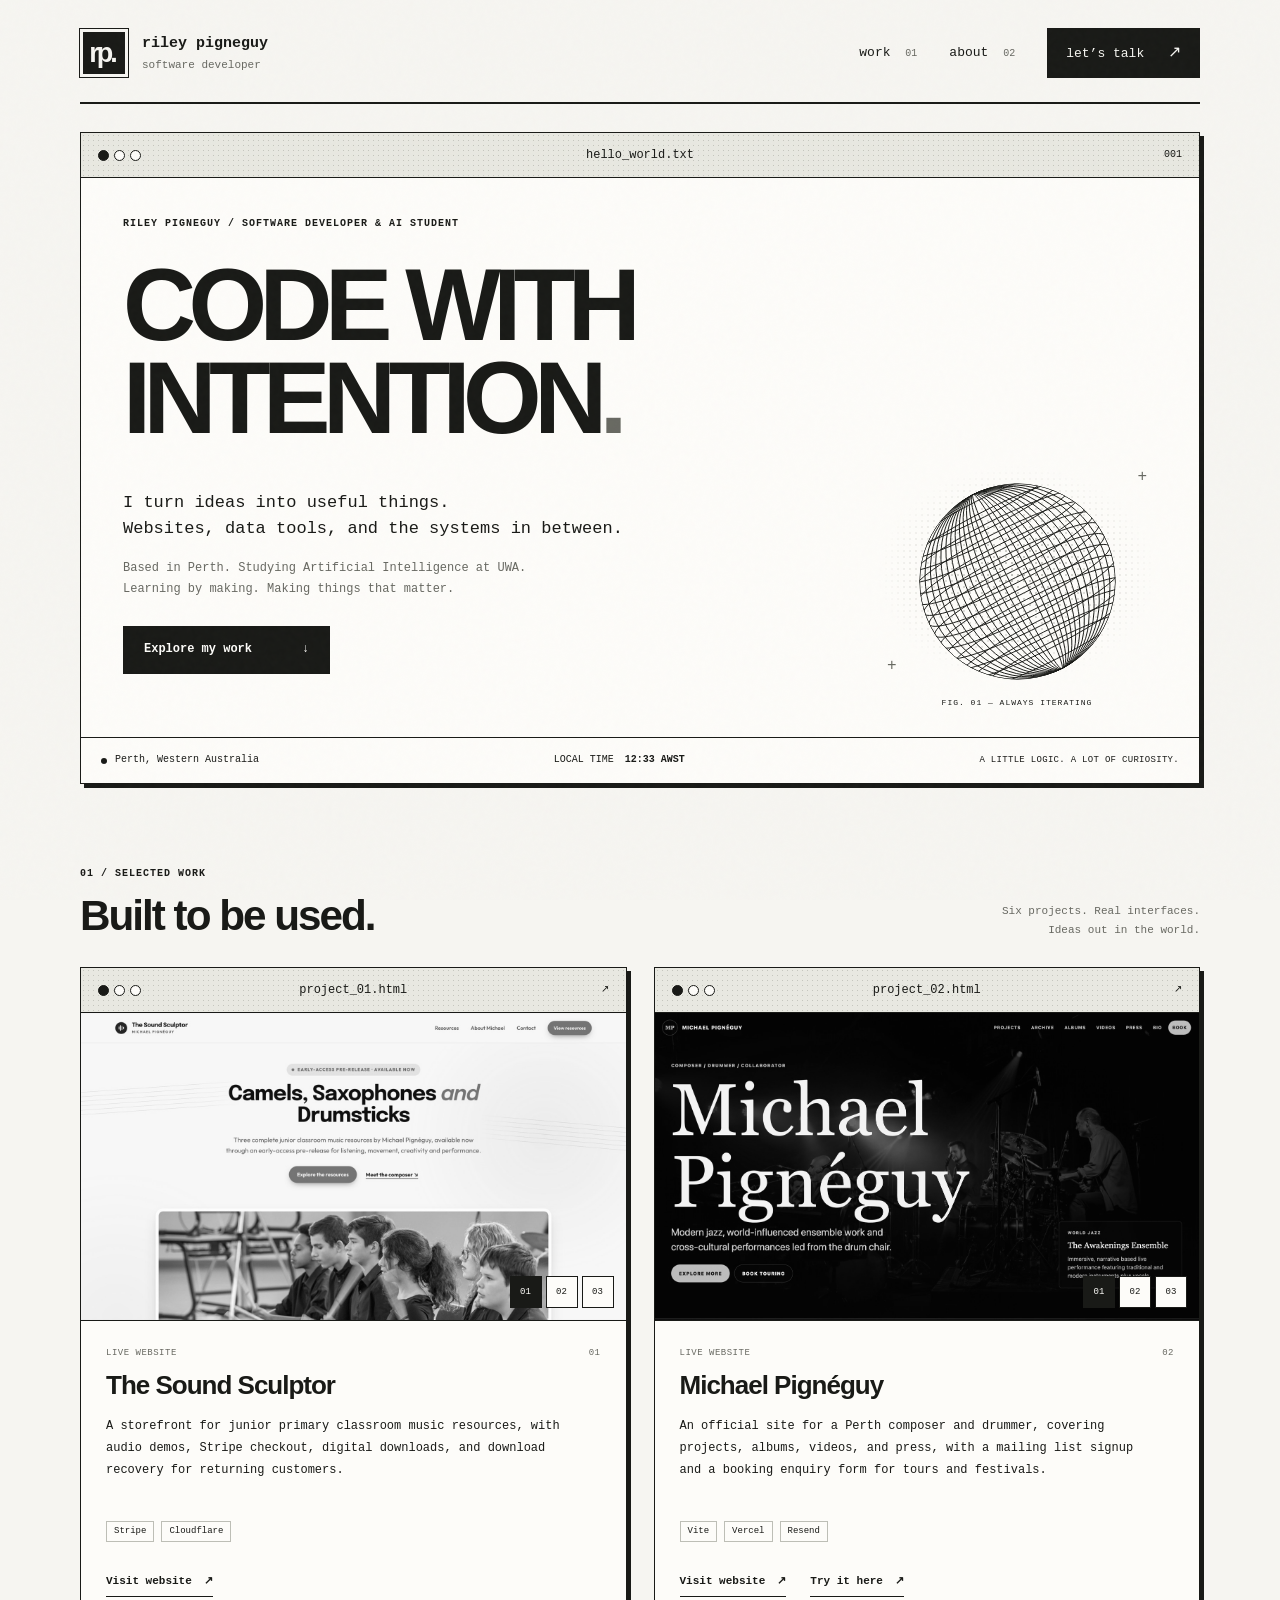
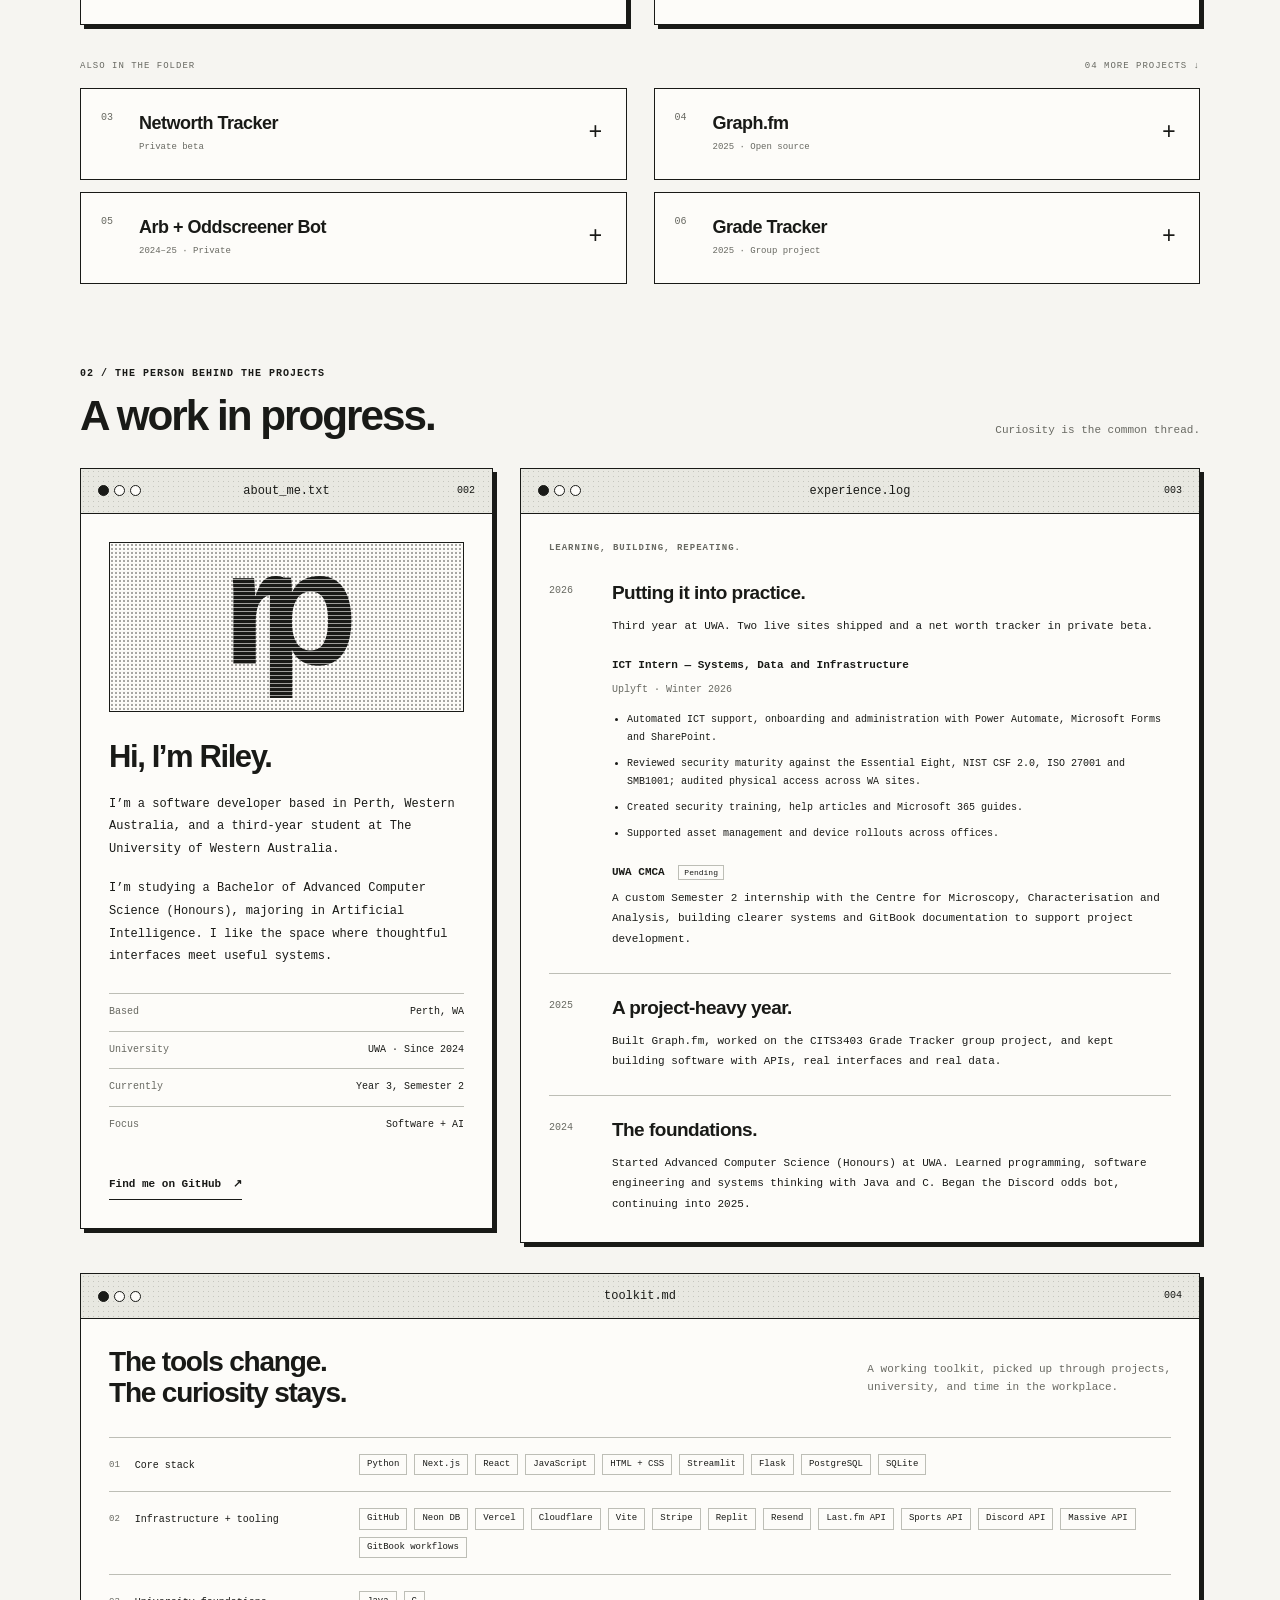
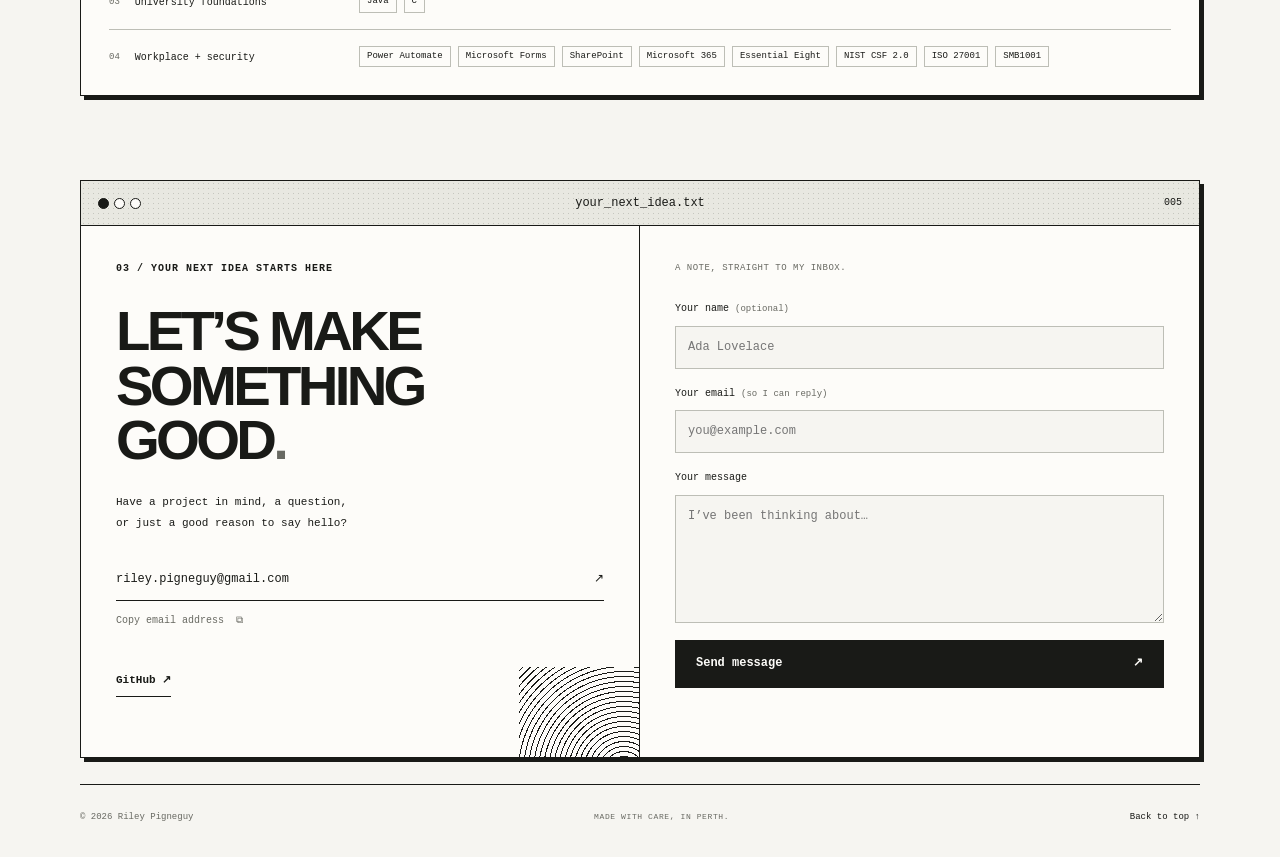
==== commit b015de68: "Add minimal editorial portfolio design for Vercel preview" ====
--- a/index.html
+++ b/index.html
@@ -1,10 +1,10 @@
-<!DOCTYPE html>
+<!doctype html>
 <html lang="en-AU">
   <head>
     <meta charset="UTF-8" />
     <meta name="viewport" content="width=device-width, initial-scale=1.0" />
-    <meta name="theme-color" content="#050814" />
-    <meta name="robots" content="index,follow,max-image-preview:large" />
+    <meta name="theme-color" content="#f6f5f1" />
+    <meta name="robots" content="noindex,follow" />
     <meta
       name="description"
       content="Riley Pigneguy is a software developer in Perth and an Artificial Intelligence student at UWA. Explore web projects, Python tools and internship experience."
@@ -31,11 +31,17 @@
     />
     <meta property="og:site_name" content="Riley Pigneguy Portfolio" />
     <meta property="og:locale" content="en_AU" />
-    <meta property="og:image" content="https://riley-pigneguy-portfolio.vercel.app/Assets/site-screenshot-preview.jpg" />
+    <meta
+      property="og:image"
+      content="https://riley-pigneguy-portfolio.vercel.app/Assets/site-screenshot-preview.jpg"
+    />
     <meta property="og:image:type" content="image/jpeg" />
     <meta property="og:image:width" content="1280" />
     <meta property="og:image:height" content="720" />
-    <meta property="og:image:alt" content="Riley Pigneguy’s portfolio introduction with cyan and mint lettering on a dark neural network background" />
+    <meta
+      property="og:image:alt"
+      content="Riley Pigneguy’s portfolio introduction with cyan and mint lettering on a dark neural network background"
+    />
     <meta name="twitter:card" content="summary_large_image" />
     <meta
       name="twitter:title"
@@ -45,13 +51,13 @@
       name="twitter:description"
       content="Riley Pigneguy is a software developer in Perth and an Artificial Intelligence student at UWA. Explore web projects, Python tools and internship experience."
     />
-    <meta name="twitter:image" content="https://riley-pigneguy-portfolio.vercel.app/Assets/site-screenshot-preview.jpg" />
-    <meta name="twitter:image:alt" content="Riley Pigneguy’s portfolio introduction with cyan and mint lettering on a dark neural network background" />
-    <link rel="preconnect" href="https://fonts.googleapis.com" />
-    <link rel="preconnect" href="https://fonts.gstatic.com" crossorigin />
-    <link
-      href="https://fonts.googleapis.com/css2?family=IBM+Plex+Mono:wght@400;500;600&family=Instrument+Serif:ital@0;1&family=Space+Grotesk:wght@400;500;700&display=swap"
-      rel="stylesheet"
+    <meta
+      name="twitter:image"
+      content="https://riley-pigneguy-portfolio.vercel.app/Assets/site-screenshot-preview.jpg"
+    />
+    <meta
+      name="twitter:image:alt"
+      content="Riley Pigneguy’s portfolio introduction with cyan and mint lettering on a dark neural network background"
     />
     <link rel="stylesheet" href="styles.css" />
     <script type="application/ld+json">
@@ -64,7 +70,9 @@
             "url": "https://riley-pigneguy-portfolio.vercel.app/",
             "name": "Riley Pigneguy Portfolio",
             "inLanguage": "en-AU",
-            "publisher": { "@id": "https://riley-pigneguy-portfolio.vercel.app/#person" }
+            "publisher": {
+              "@id": "https://riley-pigneguy-portfolio.vercel.app/#person"
+            }
           },
           {
             "@type": "ProfilePage",
@@ -73,14 +81,18 @@
             "name": "Riley Pigneguy | Software Developer & AI Student in Perth",
             "description": "Software projects, education and internship experience of Riley Pigneguy, a software developer in Perth and Artificial Intelligence student at UWA.",
             "inLanguage": "en-AU",
-            "isPartOf": { "@id": "https://riley-pigneguy-portfolio.vercel.app/#website" },
+            "isPartOf": {
+              "@id": "https://riley-pigneguy-portfolio.vercel.app/#website"
+            },
             "primaryImageOfPage": {
               "@type": "ImageObject",
               "url": "https://riley-pigneguy-portfolio.vercel.app/Assets/site-screenshot-preview.jpg",
               "width": 1280,
               "height": 720
             },
-            "mainEntity": { "@id": "https://riley-pigneguy-portfolio.vercel.app/#person" }
+            "mainEntity": {
+              "@id": "https://riley-pigneguy-portfolio.vercel.app/#person"
+            }
           },
           {
             "@type": "Person",
@@ -88,7 +100,9 @@
             "name": "Riley Pigneguy",
             "url": "https://riley-pigneguy-portfolio.vercel.app/",
             "description": "Software developer in Perth and Bachelor of Advanced Computer Science (Honours) student at UWA, majoring in Artificial Intelligence.",
-            "mainEntityOfPage": { "@id": "https://riley-pigneguy-portfolio.vercel.app/#profile" },
+            "mainEntityOfPage": {
+              "@id": "https://riley-pigneguy-portfolio.vercel.app/#profile"
+            },
             "homeLocation": {
               "@type": "Place",
               "name": "Perth, Western Australia, Australia"
@@ -100,8 +114,13 @@
             },
             "sameAs": ["https://github.com/rileypigneguy"],
             "knowsAbout": [
-              "Artificial Intelligence", "Software development", "Python",
-              "Next.js", "React", "PostgreSQL", "APIs"
+              "Artificial Intelligence",
+              "Software development",
+              "Python",
+              "Next.js",
+              "React",
+              "PostgreSQL",
+              "APIs"
             ]
           }
         ]
@@ -109,724 +128,1155 @@
     </script>
     <script defer src="script.js"></script>
   </head>
+
   <body>
-    <canvas class="field" id="field" aria-hidden="true"></canvas>
-    <div class="vignette" aria-hidden="true"></div>
-    <div class="grain" aria-hidden="true"></div>
+    <a class="skip-link" href="#main">Skip to content</a>
+    <div class="site-shell" id="top">
+      <header class="site-header">
+        <a class="identity" href="#top" aria-label="Riley Pigneguy, home"
+          ><span class="monogram" aria-hidden="true">rp.</span
+          ><span
+            >riley pigneguy<span class="identity-sub"
+              >software developer</span
+            ></span
+          ></a
+        >
+        <nav aria-label="Main navigation">
+          <a href="#work">work <span>01</span></a
+          ><a href="#about">about <span>02</span></a
+          ><a class="nav-contact" href="#contact"
+            >let’s talk <span aria-hidden="true">↗</span></a
+          >
+        </nav>
+      </header>
+      <main id="main">
+        <section class="hero window" aria-labelledby="hero-title">
+          <div class="window-bar">
+            <span class="window-dots" aria-hidden="true"
+              ><i></i><i></i><i></i></span
+            ><span>hello_world.txt</span><span class="window-index">001</span>
+          </div>
+          <div class="hero-body">
+            <p class="eyebrow">
+              RILEY PIGNEGUY / SOFTWARE DEVELOPER & AI STUDENT
+            </p>
+            <h1 id="hero-title">
+              CODE WITH<br />INTENTION<span class="title-period">.</span>
+            </h1>
+            <div class="hero-bottom">
+              <div class="hero-copy">
+                <p>
+                  I turn ideas into useful things.<br />Websites, data tools,
+                  and the systems in between.
+                </p>
+                <p class="quiet">
+                  Based in Perth. Studying Artificial Intelligence at UWA.<br />Learning
+                  by making. Making things that matter.
+                </p>
+                <a class="button button-black" href="#work"
+                  >Explore my work <span aria-hidden="true">↓</span></a
+                >
+              </div>
+              <div class="artwork" aria-hidden="true">
+                <div class="artwork-grid"></div>
+                <svg viewBox="0 0 280 280" class="orb">
+                  <defs>
+                    <clipPath id="sphere">
+                      <circle cx="140" cy="140" r="112" />
+                    </clipPath>
+                  </defs>
+                  <g
+                    fill="none"
+                    stroke="currentColor"
+                    stroke-width="1"
+                    clip-path="url(#sphere)"
+                  >
+                    <circle cx="140" cy="140" r="112" />
+                    <ellipse
+                      cx="140"
+                      cy="140"
+                      rx="8"
+                      ry="112"
+                      transform="rotate(-27 140 140)"
+                    />
+                    <ellipse
+                      cx="140"
+                      cy="140"
+                      rx="16"
+                      ry="112"
+                      transform="rotate(-27 140 140)"
+                    />
+                    <ellipse
+                      cx="140"
+                      cy="140"
+                      rx="24"
+                      ry="112"
+                      transform="rotate(-27 140 140)"
+                    />
+                    <ellipse
+                      cx="140"
+                      cy="140"
+                      rx="32"
+                      ry="112"
+                      transform="rotate(-27 140 140)"
+                    />
+                    <ellipse
+                      cx="140"
+                      cy="140"
+                      rx="40"
+                      ry="112"
+                      transform="rotate(-27 140 140)"
+                    />
+                    <ellipse
+                      cx="140"
+                      cy="140"
+                      rx="48"
+                      ry="112"
+                      transform="rotate(-27 140 140)"
+                    />
+                    <ellipse
+                      cx="140"
+                      cy="140"
+                      rx="56"
+                      ry="112"
+                      transform="rotate(-27 140 140)"
+                    />
+                    <ellipse
+                      cx="140"
+                      cy="140"
+                      rx="64"
+                      ry="112"
+                      transform="rotate(-27 140 140)"
+                    />
+                    <ellipse
+                      cx="140"
+                      cy="140"
+                      rx="72"
+                      ry="112"
+                      transform="rotate(-27 140 140)"
+                    />
+                    <ellipse
+                      cx="140"
+                      cy="140"
+                      rx="80"
+                      ry="112"
+                      transform="rotate(-27 140 140)"
+                    />
+                    <ellipse
+                      cx="140"
+                      cy="140"
+                      rx="88"
+                      ry="112"
+                      transform="rotate(-27 140 140)"
+                    />
+                    <ellipse
+                      cx="140"
+                      cy="140"
+                      rx="96"
+                      ry="112"
+                      transform="rotate(-27 140 140)"
+                    />
+                    <ellipse
+                      cx="140"
+                      cy="140"
+                      rx="104"
+                      ry="112"
+                      transform="rotate(-27 140 140)"
+                    />
+                    <ellipse
+                      cx="140"
+                      cy="140"
+                      rx="112"
+                      ry="112"
+                      transform="rotate(-27 140 140)"
+                    />
+                    <ellipse
+                      cx="140"
+                      cy="40"
+                      rx="112"
+                      ry="17"
+                      transform="rotate(-27 140 140)"
+                    />
+                    <ellipse
+                      cx="140"
+                      cy="54"
+                      rx="112"
+                      ry="17"
+                      transform="rotate(-27 140 140)"
+                    />
+                    <ellipse
+                      cx="140"
+                      cy="68"
+                      rx="112"
+                      ry="17"
+                      transform="rotate(-27 140 140)"
+                    />
+                    <ellipse
+                      cx="140"
+                      cy="82"
+                      rx="112"
+                      ry="17"
+                      transform="rotate(-27 140 140)"
+                    />
+                    <ellipse
+                      cx="140"
+                      cy="96"
+                      rx="112"
+                      ry="17"
+                      transform="rotate(-27 140 140)"
+                    />
+                    <ellipse
+                      cx="140"
+                      cy="110"
+                      rx="112"
+                      ry="17"
+                      transform="rotate(-27 140 140)"
+                    />
+                    <ellipse
+                      cx="140"
+                      cy="124"
+                      rx="112"
+                      ry="17"
+                      transform="rotate(-27 140 140)"
+                    />
+                    <ellipse
+                      cx="140"
+                      cy="138"
+                      rx="112"
+                      ry="17"
+                      transform="rotate(-27 140 140)"
+                    />
+                    <ellipse
+                      cx="140"
+                      cy="152"
+                      rx="112"
+                      ry="17"
+                      transform="rotate(-27 140 140)"
+                    />
+                    <ellipse
+                      cx="140"
+                      cy="166"
+                      rx="112"
+                      ry="17"
+                      transform="rotate(-27 140 140)"
+                    />
+                    <ellipse
+                      cx="140"
+                      cy="180"
+                      rx="112"
+                      ry="17"
+                      transform="rotate(-27 140 140)"
+                    />
+                    <ellipse
+                      cx="140"
+                      cy="194"
+                      rx="112"
+                      ry="17"
+                      transform="rotate(-27 140 140)"
+                    />
+                    <ellipse
+                      cx="140"
+                      cy="208"
+                      rx="112"
+                      ry="17"
+                      transform="rotate(-27 140 140)"
+                    />
+                    <ellipse
+                      cx="140"
+                      cy="222"
+                      rx="112"
+                      ry="17"
+                      transform="rotate(-27 140 140)"
+                    />
+                    <ellipse
+                      cx="140"
+                      cy="236"
+                      rx="112"
+                      ry="17"
+                      transform="rotate(-27 140 140)"
+                    />
+                  </g></svg
+                ><span class="artwork-caption">FIG. 01 — ALWAYS ITERATING</span
+                ><span class="cross cross-one">+</span
+                ><span class="cross cross-two">+</span>
+              </div>
+            </div>
+          </div>
+          <div class="hero-foot">
+            <span
+              ><i class="status-dot" aria-hidden="true"></i> Perth, Western
+              Australia</span
+            ><span>LOCAL TIME <time data-perth-time>AWST</time></span
+            ><span class="hero-foot-note"
+              >A LITTLE LOGIC. A LOT OF CURIOSITY.</span
+            >
+          </div>
+        </section>
 
-    <a class="skip-link" href="#output">Skip to contact</a>
+        <section class="work-section" id="work" aria-labelledby="work-title">
+          <div class="section-heading" data-reveal>
+            <div>
+              <p class="eyebrow">01 / SELECTED WORK</p>
+              <h2 id="work-title">Built to be used.</h2>
+            </div>
+            <p class="section-aside">
+              Six projects. Real interfaces.<br />Ideas out in the world.
+            </p>
+          </div>
+          <div class="featured-grid">
+            <article class="project window" data-reveal>
+              <div class="window-bar">
+                <span class="window-dots" aria-hidden="true"
+                  ><i></i><i></i><i></i></span
+                ><span>project_01.html</span
+                ><span class="window-index">↗</span>
+              </div>
+              <div class="gallery" data-gallery>
+                <img
+                  src="Assets/optimized/soundsculptor1.jpg"
+                  alt="The Sound Sculptor homepage showing the classroom music resources hero"
+                  width="1600"
+                  height="872"
+                  loading="lazy"
+                /><img
+                  src="Assets/optimized/soundsculptor2.jpg"
+                  alt="The Sound Sculptor complete classroom suite with bundle checkout"
+                  width="1600"
+                  height="872"
+                  loading="lazy"
+                  hidden
+                /><img
+                  src="Assets/optimized/soundsculptor3.jpg"
+                  alt="The Sound Sculptor individual resources with audio demos and pricing"
+                  width="1600"
+                  height="872"
+                  loading="lazy"
+                  hidden
+                />
+                <div
+                  class="gallery-controls"
+                  role="group"
+                  aria-label="The Sound Sculptor screenshots"
+                >
+                  <button
+                    type="button"
+                    aria-label="Show The Sound Sculptor screenshot 1"
+                    aria-pressed="true"
+                    data-slide="0"
+                  >
+                    01</button
+                  ><button
+                    type="button"
+                    aria-label="Show The Sound Sculptor screenshot 2"
+                    aria-pressed="false"
+                    data-slide="1"
+                  >
+                    02</button
+                  ><button
+                    type="button"
+                    aria-label="Show The Sound Sculptor screenshot 3"
+                    aria-pressed="false"
+                    data-slide="2"
+                  >
+                    03
+                  </button>
+                </div>
+              </div>
+              <div class="project-body">
+                <div class="project-meta">
+                  <span>Live website</span><span>01</span>
+                </div>
+                <h3>The Sound Sculptor</h3>
+                <p>
+                  A storefront for junior primary classroom music resources,
+                  with audio demos, Stripe checkout, digital downloads, and
+                  download recovery for returning customers.
+                </p>
+                <ul class="tags" aria-label="The Sound Sculptor technology">
+                  <li>Stripe</li>
+                  <li>Cloudflare</li>
+                </ul>
+                <div class="project-links">
+                  <a
+                    class="text-link"
+                    href="https://thesoundsculptor.com.au/"
+                    target="_blank"
+                    rel="noreferrer"
+                    >Visit website <span aria-hidden="true">↗</span></a
+                  >
+                </div>
+              </div>
+            </article>
+            <article class="project window" data-reveal>
+              <div class="window-bar">
+                <span class="window-dots" aria-hidden="true"
+                  ><i></i><i></i><i></i></span
+                ><span>project_02.html</span
+                ><span class="window-index">↗</span>
+              </div>
+              <div class="gallery" data-gallery>
+                <img
+                  src="Assets/optimized/michaelpigneguy1.jpg"
+                  alt="Michael Pignéguy website hero with a live performance photo"
+                  width="1600"
+                  height="872"
+                  loading="lazy"
+                /><img
+                  src="Assets/optimized/michaelpigneguy2.jpg"
+                  alt="Michael Pignéguy website section featuring The Awakenings Ensemble"
+                  width="1600"
+                  height="872"
+                  loading="lazy"
+                  hidden
+                /><img
+                  src="Assets/optimized/michaelpigneguy3.jpg"
+                  alt="Michael Pignéguy website albums and releases section"
+                  width="1600"
+                  height="872"
+                  loading="lazy"
+                  hidden
+                />
+                <div
+                  class="gallery-controls"
+                  role="group"
+                  aria-label="Michael Pignéguy screenshots"
+                >
+                  <button
+                    type="button"
+                    aria-label="Show Michael Pignéguy screenshot 1"
+                    aria-pressed="true"
+                    data-slide="0"
+                  >
+                    01</button
+                  ><button
+                    type="button"
+                    aria-label="Show Michael Pignéguy screenshot 2"
+                    aria-pressed="false"
+                    data-slide="1"
+                  >
+                    02</button
+                  ><button
+                    type="button"
+                    aria-label="Show Michael Pignéguy screenshot 3"
+                    aria-pressed="false"
+                    data-slide="2"
+                  >
+                    03
+                  </button>
+                </div>
+              </div>
+              <div class="project-body">
+                <div class="project-meta">
+                  <span>Live website</span><span>02</span>
+                </div>
+                <h3>Michael Pignéguy</h3>
+                <p>
+                  An official site for a Perth composer and drummer, covering
+                  projects, albums, videos, and press, with a mailing list
+                  signup and a booking enquiry form for tours and festivals.
+                </p>
+                <ul class="tags" aria-label="Michael Pignéguy technology">
+                  <li>Vite</li>
+                  <li>Vercel</li>
+                  <li>Resend</li>
+                </ul>
+                <div class="project-links">
+                  <a
+                    class="text-link"
+                    href="https://michaelpigneguy.com/"
+                    target="_blank"
+                    rel="noreferrer"
+                    >Visit website <span aria-hidden="true">↗</span></a
+                  ><button class="text-link" type="button" data-live-preview>
+                    Try it here <span aria-hidden="true">↗</span>
+                  </button>
+                </div>
+              </div>
+            </article>
+          </div>
+          <div class="archive-heading">
+            <span>ALSO IN THE FOLDER</span><span>04 MORE PROJECTS ↓</span>
+          </div>
+          <div class="archive-grid">
+            <details class="archive-project" data-reveal>
+              <summary>
+                <span class="archive-number">03</span
+                ><span
+                  ><strong>Networth Tracker</strong
+                  ><small>Private beta</small></span
+                ><span class="details-toggle" aria-hidden="true">+</span>
+              </summary>
+              <div class="archive-content">
+                <div class="gallery" data-gallery>
+                  <img
+                    src="Assets/optimized/networthtracker1beta.jpg"
+                    alt="Net worth tracker beta screenshot showing the dashboard"
+                    width="1600"
+                    height="872"
+                    loading="lazy"
+                  /><img
+                    src="Assets/optimized/networthtracker2beta.jpg"
+                    alt="Net worth tracker beta screenshot showing another screen"
+                    width="1600"
+                    height="872"
+                    loading="lazy"
+                    hidden
+                  /><img
+                    src="Assets/optimized/networthtracker3beta.jpg"
+                    alt="Net worth tracker beta screenshot showing a third feature"
+                    width="1600"
+                    height="872"
+                    loading="lazy"
+                    hidden
+                  />
+                  <div
+                    class="gallery-controls"
+                    role="group"
+                    aria-label="Networth Tracker screenshots"
+                  >
+                    <button
+                      type="button"
+                      aria-label="Show Networth Tracker screenshot 1"
+                      aria-pressed="true"
+                      data-slide="0"
+                    >
+                      01</button
+                    ><button
+                      type="button"
+                      aria-label="Show Networth Tracker screenshot 2"
+                      aria-pressed="false"
+                      data-slide="1"
+                    >
+                      02</button
+                    ><button
+                      type="button"
+                      aria-label="Show Networth Tracker screenshot 3"
+                      aria-pressed="false"
+                      data-slide="2"
+                    >
+                      03
+                    </button>
+                  </div>
+                </div>
+                <div class="project-body">
+                  <div class="project-meta">
+                    <span>Private beta</span><span>03</span>
+                  </div>
+                  <h3>Networth Tracker</h3>
+                  <p>
+                    A beta finance dashboard for tracking assets and net worth
+                    over time, built with Next.js, React, PostgreSQL, and
+                    Massive API data integrations.
+                  </p>
+                  <ul class="tags" aria-label="Networth Tracker technology">
+                    <li>Next.js</li>
+                    <li>React</li>
+                    <li>PostgreSQL</li>
+                    <li>Massive API</li>
+                  </ul>
+                  <div class="project-links">
+                    <span class="quiet"
+                      >In private beta. Public link coming later.</span
+                    >
+                  </div>
+                </div>
+              </div>
+            </details>
+            <details class="archive-project" data-reveal>
+              <summary>
+                <span class="archive-number">04</span
+                ><span
+                  ><strong>Graph.fm</strong
+                  ><small>2025 · Open source</small></span
+                ><span class="details-toggle" aria-hidden="true">+</span>
+              </summary>
+              <div class="archive-content">
+                <div class="gallery" data-gallery>
+                  <img
+                    src="Assets/optimized/graphfm1.jpg"
+                    alt="Graph.fm screenshot showing a genre analysis dashboard"
+                    width="1600"
+                    height="872"
+                    loading="lazy"
+                  /><img
+                    src="Assets/optimized/graphfm2.jpg"
+                    alt="Graph.fm screenshot showing another analytics view"
+                    width="1600"
+                    height="872"
+                    loading="lazy"
+                    hidden
+                  /><img
+                    src="Assets/optimized/graphfm3.jpg"
+                    alt="Graph.fm screenshot showing a third listening analysis screen"
+                    width="1600"
+                    height="872"
+                    loading="lazy"
+                    hidden
+                  />
+                  <div
+                    class="gallery-controls"
+                    role="group"
+                    aria-label="Graph.fm screenshots"
+                  >
+                    <button
+                      type="button"
+                      aria-label="Show Graph.fm screenshot 1"
+                      aria-pressed="true"
+                      data-slide="0"
+                    >
+                      01</button
+                    ><button
+                      type="button"
+                      aria-label="Show Graph.fm screenshot 2"
+                      aria-pressed="false"
+                      data-slide="1"
+                    >
+                      02</button
+                    ><button
+                      type="button"
+                      aria-label="Show Graph.fm screenshot 3"
+                      aria-pressed="false"
+                      data-slide="2"
+                    >
+                      03
+                    </button>
+                  </div>
+                </div>
+                <div class="project-body">
+                  <div class="project-meta">
+                    <span>2025 · Open source</span><span>04</span>
+                  </div>
+                  <h3>Graph.fm</h3>
+                  <p>
+                    A Last.fm analysis website that turns listening history into
+                    interactive summaries, comparisons, and visual breakdowns
+                    using Python, Streamlit, and the Last.fm API.
+                  </p>
+                  <ul class="tags" aria-label="Graph.fm technology">
+                    <li>Python</li>
+                    <li>Streamlit</li>
+                    <li>Last.fm API</li>
+                  </ul>
+                  <div class="project-links">
+                    <a
+                      class="text-link"
+                      href="https://github.com/rileypigneguy/graph.fm"
+                      target="_blank"
+                      rel="noreferrer"
+                      >View source <span aria-hidden="true">↗</span></a
+                    >
+                  </div>
+                </div>
+              </div>
+            </details>
+            <details class="archive-project" data-reveal>
+              <summary>
+                <span class="archive-number">05</span
+                ><span
+                  ><strong>Arb + Oddscreener Bot</strong
+                  ><small>2024–25 · Private</small></span
+                ><span class="details-toggle" aria-hidden="true">+</span>
+              </summary>
+              <div class="archive-content">
+                <div class="gallery" data-gallery>
+                  <img
+                    src="Assets/optimized/discordbot1.jpg"
+                    alt="Discord bot screenshot showing odds output in a Discord channel"
+                    width="1600"
+                    height="872"
+                    loading="lazy"
+                  /><img
+                    src="Assets/optimized/discordbot2.jpg"
+                    alt="Discord bot screenshot showing another odds summary"
+                    width="1600"
+                    height="872"
+                    loading="lazy"
+                    hidden
+                  />
+                  <div
+                    class="gallery-controls"
+                    role="group"
+                    aria-label="Arb + Oddscreener Bot screenshots"
+                  >
+                    <button
+                      type="button"
+                      aria-label="Show Arb + Oddscreener Bot screenshot 1"
+                      aria-pressed="true"
+                      data-slide="0"
+                    >
+                      01</button
+                    ><button
+                      type="button"
+                      aria-label="Show Arb + Oddscreener Bot screenshot 2"
+                      aria-pressed="false"
+                      data-slide="1"
+                    >
+                      02
+                    </button>
+                  </div>
+                </div>
+                <div class="project-body">
+                  <div class="project-meta">
+                    <span>2024–25 · Private</span><span>05</span>
+                  </div>
+                  <h3>Arb + Oddscreener Bot</h3>
+                  <p>
+                    A Discord bot that pulls sports market data, screens odds
+                    across bookmakers, and posts match-ready summaries straight
+                    into Discord channels for faster decision making.
+                  </p>
+                  <ul
+                    class="tags"
+                    aria-label="Arb + Oddscreener Bot technology"
+                  >
+                    <li>Python</li>
+                    <li>Sports API</li>
+                    <li>Discord API</li>
+                  </ul>
+                  <div class="project-links">
+                    <span class="quiet">A private project.</span>
+                  </div>
+                </div>
+              </div>
+            </details>
+            <details class="archive-project" data-reveal>
+              <summary>
+                <span class="archive-number">06</span
+                ><span
+                  ><strong>Grade Tracker</strong
+                  ><small>2025 · Group project</small></span
+                ><span class="details-toggle" aria-hidden="true">+</span>
+              </summary>
+              <div class="archive-content">
+                <div class="gallery" data-gallery>
+                  <img
+                    src="Assets/optimized/gradestracker1.jpg"
+                    alt="Grade tracker screenshot showing a grade summary interface"
+                    width="1600"
+                    height="872"
+                    loading="lazy"
+                  /><img
+                    src="Assets/optimized/gradestracker2.jpg"
+                    alt="Grade tracker screenshot showing another page"
+                    width="1600"
+                    height="872"
+                    loading="lazy"
+                    hidden
+                  /><img
+                    src="Assets/optimized/gradestracker3.jpg"
+                    alt="Grade tracker screenshot showing an additional workflow"
+                    width="1600"
+                    height="872"
+                    loading="lazy"
+                    hidden
+                  />
+                  <div
+                    class="gallery-controls"
+                    role="group"
+                    aria-label="Grade Tracker screenshots"
+                  >
+                    <button
+                      type="button"
+                      aria-label="Show Grade Tracker screenshot 1"
+                      aria-pressed="true"
+                      data-slide="0"
+                    >
+                      01</button
+                    ><button
+                      type="button"
+                      aria-label="Show Grade Tracker screenshot 2"
+                      aria-pressed="false"
+                      data-slide="1"
+                    >
+                      02</button
+                    ><button
+                      type="button"
+                      aria-label="Show Grade Tracker screenshot 3"
+                      aria-pressed="false"
+                      data-slide="2"
+                    >
+                      03
+                    </button>
+                  </div>
+                </div>
+                <div class="project-body">
+                  <div class="project-meta">
+                    <span>2025 · Group project</span><span>06</span>
+                  </div>
+                  <h3>Grade Tracker</h3>
+                  <p>
+                    A university group project for CITS3403 focused on tracking
+                    assessment results and semester progress through a classic
+                    web app stack with Flask and SQLite.
+                  </p>
+                  <ul class="tags" aria-label="Grade Tracker technology">
+                    <li>HTML</li>
+                    <li>CSS</li>
+                    <li>JavaScript</li>
+                    <li>Flask</li>
+                    <li>SQLite</li>
+                  </ul>
+                  <div class="project-links">
+                    <a
+                      class="text-link"
+                      href="https://github.com/alyshaprompruek/CITS3403_project"
+                      target="_blank"
+                      rel="noreferrer"
+                      >View source <span aria-hidden="true">↗</span></a
+                    >
+                  </div>
+                </div>
+              </div>
+            </details>
+          </div>
+        </section>
 
-    <a class="mark" href="#top" aria-label="Riley Pigneguy, back to the start">
-      <span class="mark-dot" aria-hidden="true"></span>
-      <span class="mark-name">Riley Pigneguy</span>
-    </a>
-
-    <div class="corner">
-      <p class="clock">
-        <span class="clock-dot" aria-hidden="true"></span>
-        Perth <time data-perth-time>now</time>
-      </p>
-      <a class="say-hi" href="#output">Say hi</a>
-    </div>
-
-    <nav class="meter" aria-label="Story layers">
-      <ol class="meter-steps">
-        <li><a href="#input" data-meter="0"><span class="visually-hidden">Layer 0: Input</span></a></li>
-        <li><a href="#hidden" data-meter="1"><span class="visually-hidden">Layer 1: Hidden</span></a></li>
-        <li><a href="#builds" data-meter="2"><span class="visually-hidden">Layer 2: Activations</span></a></li>
-        <li><a href="#weights" data-meter="3"><span class="visually-hidden">Layer 3: Weights</span></a></li>
-        <li><a href="#lab" data-meter="4"><span class="visually-hidden">Layer 4: Your turn</span></a></li>
-        <li><a href="#output" data-meter="5"><span class="visually-hidden">Layer 5: Output</span></a></li>
-      </ol>
-      <p class="meter-label" aria-hidden="true">
-        <span class="meter-index" data-meter-index>··</span>
-        <span class="meter-name" data-meter-name>Incoming signal</span>
-      </p>
-    </nav>
-
-    <main class="story-root">
-      <!-- Cold open: the intercepted signal, its origin, then the profile. -->
-      <section class="intro" id="top" data-palette="intro" aria-label="Introduction">
-        <span class="anchor-alias" id="hero" aria-hidden="true"></span>
-        <div class="intro-stage">
-          <div class="intro-beats">
-            <p class="beat" data-beat="0">Hi. You’ve just intercepted a <em>signal.</em></p>
-            <p class="beat" data-beat="1">
-              It’s coming from Perth, Western Australia, where it’s
-              <time data-perth-time>evening</time> right now.
-            </p>
-            <div class="beat beat-name" data-beat="2">
-              <h1 class="name">
-                <span class="name-first">Riley</span>
-                <span class="name-last">Pigneguy</span>
-              </h1>
-              <p class="name-sub">
-                Software developer in Perth. Artificial Intelligence student
-                at the University of Western Australia.
+        <section class="about-section" id="about" aria-labelledby="about-title">
+          <div class="section-heading" data-reveal>
+            <div>
+              <p class="eyebrow">02 / THE PERSON BEHIND THE PROJECTS</p>
+              <h2 id="about-title">A work in progress.</h2>
+            </div>
+            <span class="section-aside">Curiosity is the common thread.</span>
+          </div>
+          <div class="about-grid">
+            <article class="window about-panel" data-reveal>
+              <div class="window-bar">
+                <span class="window-dots" aria-hidden="true"
+                  ><i></i><i></i><i></i></span
+                ><span>about_me.txt</span><span class="window-index">002</span>
+              </div>
+              <div class="panel-body">
+                <div class="profile-mark" aria-hidden="true">
+                  <span>r</span><span>p</span>
+                  <div class="profile-mark-lines"></div>
+                </div>
+                <h3>Hi, I’m Riley.</h3>
+                <p>
+                  I’m a software developer based in Perth, Western Australia,
+                  and a third-year student at The University of Western
+                  Australia.
+                </p>
+                <p>
+                  I’m studying a Bachelor of Advanced Computer Science
+                  (Honours), majoring in Artificial Intelligence. I like the
+                  space where thoughtful interfaces meet useful systems.
+                </p>
+                <dl class="profile-facts">
+                  <div>
+                    <dt>Based</dt>
+                    <dd>Perth, WA</dd>
+                  </div>
+                  <div>
+                    <dt>University</dt>
+                    <dd>UWA · Since 2024</dd>
+                  </div>
+                  <div>
+                    <dt>Currently</dt>
+                    <dd>Year 3, Semester 2</dd>
+                  </div>
+                  <div>
+                    <dt>Focus</dt>
+                    <dd>Software + AI</dd>
+                  </div>
+                </dl>
+                <a
+                  class="text-link"
+                  href="https://github.com/rileypigneguy"
+                  target="_blank"
+                  rel="noreferrer"
+                  >Find me on GitHub <span aria-hidden="true">↗</span></a
+                >
+              </div>
+            </article>
+            <article
+              class="window experience-panel"
+              id="experience"
+              data-reveal
+            >
+              <div class="window-bar">
+                <span class="window-dots" aria-hidden="true"
+                  ><i></i><i></i><i></i></span
+                ><span>experience.log</span
+                ><span class="window-index">003</span>
+              </div>
+              <div class="panel-body">
+                <p class="eyebrow">LEARNING, BUILDING, REPEATING.</p>
+                <div class="experience-item">
+                  <span class="year">2026</span>
+                  <div>
+                    <h3>Putting it into practice.</h3>
+                    <p>
+                      Third year at UWA. Two live sites shipped and a net worth
+                      tracker in private beta.
+                    </p>
+                    <h4>ICT Intern — Systems, Data and Infrastructure</h4>
+                    <p class="quiet">Uplyft · Winter 2026</p>
+                    <ul class="experience-points">
+                      <li>
+                        Automated ICT support, onboarding and administration
+                        with Power Automate, Microsoft Forms and SharePoint.
+                      </li>
+                      <li>
+                        Reviewed security maturity against the Essential Eight,
+                        NIST CSF 2.0, ISO 27001 and SMB1001; audited physical
+                        access across WA sites.
+                      </li>
+                      <li>
+                        Created security training, help articles and Microsoft
+                        365 guides.
+                      </li>
+                      <li>
+                        Supported asset management and device rollouts across
+                        offices.
+                      </li>
+                    </ul>
+                    <h4>UWA CMCA <span class="small-label">Pending</span></h4>
+                    <p>
+                      A custom Semester 2 internship with the Centre for
+                      Microscopy, Characterisation and Analysis, building
+                      clearer systems and GitBook documentation to support
+                      project development.
+                    </p>
+                  </div>
+                </div>
+                <div class="experience-item">
+                  <span class="year">2025</span>
+                  <div>
+                    <h3>A project-heavy year.</h3>
+                    <p>
+                      Built Graph.fm, worked on the CITS3403 Grade Tracker group
+                      project, and kept building software with APIs, real
+                      interfaces and real data.
+                    </p>
+                  </div>
+                </div>
+                <div class="experience-item">
+                  <span class="year">2024</span>
+                  <div>
+                    <h3>The foundations.</h3>
+                    <p>
+                      Started Advanced Computer Science (Honours) at UWA.
+                      Learned programming, software engineering and systems
+                      thinking with Java and C. Began the Discord odds bot,
+                      continuing into 2025.
+                    </p>
+                  </div>
+                </div>
+              </div>
+            </article>
+          </div>
+          <article class="window toolkit-panel" id="stack" data-reveal>
+            <div class="window-bar">
+              <span class="window-dots" aria-hidden="true"
+                ><i></i><i></i><i></i></span
+              ><span>toolkit.md</span><span class="window-index">004</span>
+            </div>
+            <div class="toolkit-intro">
+              <h3>The tools change.<br />The curiosity stays.</h3>
+              <p>
+                A working toolkit, picked up through projects,<br />university,
+                and time in the workplace.
               </p>
             </div>
+            <div class="toolkit-rows">
+              <div class="toolkit-row">
+                <h4><span>01</span>Core stack</h4>
+                <ul class="tags">
+                  <li>Python</li>
+                  <li>Next.js</li>
+                  <li>React</li>
+                  <li>JavaScript</li>
+                  <li>HTML + CSS</li>
+                  <li>Streamlit</li>
+                  <li>Flask</li>
+                  <li>PostgreSQL</li>
+                  <li>SQLite</li>
+                </ul>
+              </div>
+              <div class="toolkit-row">
+                <h4><span>02</span>Infrastructure + tooling</h4>
+                <ul class="tags">
+                  <li>GitHub</li>
+                  <li>Neon DB</li>
+                  <li>Vercel</li>
+                  <li>Cloudflare</li>
+                  <li>Vite</li>
+                  <li>Stripe</li>
+                  <li>Replit</li>
+                  <li>Resend</li>
+                  <li>Last.fm API</li>
+                  <li>Sports API</li>
+                  <li>Discord API</li>
+                  <li>Massive API</li>
+                  <li>GitBook workflows</li>
+                </ul>
+              </div>
+              <div class="toolkit-row">
+                <h4><span>03</span>University foundations</h4>
+                <ul class="tags">
+                  <li>Java</li>
+                  <li>C</li>
+                </ul>
+              </div>
+              <div class="toolkit-row">
+                <h4><span>04</span>Workplace + security</h4>
+                <ul class="tags">
+                  <li>Power Automate</li>
+                  <li>Microsoft Forms</li>
+                  <li>SharePoint</li>
+                  <li>Microsoft 365</li>
+                  <li>Essential Eight</li>
+                  <li>NIST CSF 2.0</li>
+                  <li>ISO 27001</li>
+                  <li>SMB1001</li>
+                </ul>
+              </div>
+            </div>
+          </article>
+        </section>
+
+        <section
+          class="contact-section window"
+          id="contact"
+          aria-labelledby="contact-title"
+          data-reveal
+        >
+          <div class="window-bar">
+            <span class="window-dots" aria-hidden="true"
+              ><i></i><i></i><i></i></span
+            ><span>your_next_idea.txt</span
+            ><span class="window-index">005</span>
           </div>
-          <div class="neuron" aria-hidden="true">
-            <span class="neuron-axon"></span>
-            <span class="neuron-ring"></span>
-            <span class="neuron-ring"></span>
-            <span class="neuron-core"></span>
-          </div>
-          <p class="intro-cue">
-            <span class="intro-cue-line" aria-hidden="true"></span>
-            Scroll to follow it
-          </p>
-        </div>
-        <span class="seed" data-node data-ports="1" aria-hidden="true"></span>
-      </section>
-
-      <!-- Layer 0 · Input -->
-      <section class="chapter" id="input" data-palette="input" aria-labelledby="input-title">
-        <p class="layer-tag" data-node><span>Layer 0</span> Input</p>
-        <h2 class="story" id="input-title" data-node data-read>
-          Every network starts with its <em>inputs.</em> Here are mine.
-        </h2>
-
-        <ul class="inputs" data-node data-ports="children">
-          <li class="input">
-            <span class="input-key">Location</span>
-            <span class="input-value">Perth, Western Australia</span>
-          </li>
-          <li class="input">
-            <span class="input-key">University</span>
-            <span class="input-value">The University of Western Australia, since 2024</span>
-          </li>
-          <li class="input">
-            <span class="input-key">Degree</span>
-            <span class="input-value">Advanced Computer Science (Honours)</span>
-          </li>
-          <li class="input">
-            <span class="input-key">Major</span>
-            <span class="input-value">Artificial Intelligence</span>
-          </li>
-          <li class="input">
-            <span class="input-key">Right now</span>
-            <span class="input-value">Year 3, Semester 2</span>
-          </li>
-        </ul>
-
-        <div class="terminal" data-node data-ports="3">
-          <div class="terminal-bar">
-            <span class="terminal-lights" aria-hidden="true"><i></i><i></i><i></i></span>
-            <p>riley@perth: ~</p>
-            <span class="terminal-note">or query the inputs yourself</span>
-          </div>
-          <div class="terminal-log" role="log" aria-live="polite" aria-label="Terminal output" tabindex="0">
-            <p class="term-line term-cmd"><span class="term-prompt">riley@perth:~$</span> whoami</p>
-            <p class="term-line">Riley Pigneguy</p>
-            <p class="term-line">Bachelor of Advanced Computer Science (Honours) · UWA</p>
-            <p class="term-line">Major: Artificial Intelligence · Year 3, Semester 2</p>
-            <p class="term-line">Based in Perth, Western Australia</p>
-          </div>
-          <form class="terminal-form" autocomplete="off">
-            <label class="term-prompt" for="terminal-input">riley@perth:~$</label>
-            <input
-              class="terminal-input"
-              id="terminal-input"
-              type="text"
-              spellcheck="false"
-              autocapitalize="off"
-              placeholder="type a command, or tap one below"
-            />
-          </form>
-          <div class="terminal-chips" aria-label="Suggested commands">
-            <button type="button" data-cmd="whoami">whoami</button>
-            <button type="button" data-cmd="now">now</button>
-            <button type="button" data-cmd="ls builds">ls builds</button>
-            <button type="button" data-cmd="experience">experience</button>
-            <button type="button" data-cmd="stack">stack</button>
-            <button type="button" data-cmd="contact">contact</button>
-            <button type="button" data-cmd="help">help</button>
-          </div>
-        </div>
-
-        <p class="hook" data-node data-read>
-          Inputs are only half the story. The interesting part happens in the
-          <em>hidden layers.</em>
-        </p>
-      </section>
-
-      <!-- Layer 1 · Hidden -->
-      <section class="chapter" id="hidden" data-palette="hidden" aria-labelledby="hidden-title">
-        <span class="anchor-alias" id="journey" aria-hidden="true"></span>
-        <p class="layer-tag" data-node><span>Layer 1</span> Hidden</p>
-        <h2 class="story" id="hidden-title" data-node data-read>
-          Three years of <em>training.</em> Each one changed the weights.
-        </h2>
-
-        <article class="epoch is-left" data-node data-ports="4" aria-labelledby="epoch-2024">
-          <div class="epoch-year" aria-hidden="true">
-            <span class="year-outline">2024</span><span class="year-fill">2024</span>
-          </div>
-          <div class="epoch-body">
-            <p class="epoch-label">Epoch 01 · Initialising</p>
-            <h3 id="epoch-2024">Started at UWA</h3>
-            <p>
-              I began the Bachelor of Advanced Computer Science (Honours) and
-              built the foundations: programming, software engineering, and
-              systems thinking. Java and C came from here. So did a Discord bot
-              that screens sports odds, which I kept building into 2025.
-            </p>
-          </div>
-        </article>
-
-        <article class="epoch is-right" data-node data-ports="4" aria-labelledby="epoch-2025">
-          <div class="epoch-year" aria-hidden="true">
-            <span class="year-outline">2025</span><span class="year-fill">2025</span>
-          </div>
-          <div class="epoch-body">
-            <p class="epoch-label">Epoch 02 · Training</p>
-            <h3 id="epoch-2025">A project-heavy year</h3>
-            <p>
-              I built Graph.fm, worked on the CITS3403 Grade Tracker group
-              project, and kept building API-connected software with real
-              interfaces and real data.
-            </p>
-          </div>
-        </article>
-
-        <article class="epoch is-left is-now" data-node data-ports="4" aria-labelledby="epoch-2026">
-          <div class="epoch-year" aria-hidden="true">
-            <span class="year-outline">2026</span><span class="year-fill">2026</span>
-          </div>
-          <div class="epoch-body">
-            <p class="epoch-label">Epoch 03 · Fine-tuning <span class="now-badge">Now</span></p>
-            <h3 id="epoch-2026">Third year</h3>
-            <div class="semesters">
-              <div class="semester semester-role">
-                <p class="semester-label">Semester 1 · Internship</p>
-                <h4 class="role-title">ICT Intern – Systems, Data and Infrastructure</h4>
-                <p class="role-meta">Uplyft · Winter 2026</p>
-                <ul class="role-points">
-                  <li>
-                    Automated ICT support, onboarding and admin workflows with
-                    Power Automate, Microsoft Forms and SharePoint.
-                  </li>
-                  <li>
-                    Helped review security maturity against the Essential Eight,
-                    NIST CSF 2.0, ISO 27001 and SMB1001, and audited physical
-                    access across WA sites.
-                  </li>
-                  <li>
-                    Created security training, help articles and Microsoft 365
-                    guides for staff.
-                  </li>
-                  <li>
-                    Supported asset management and device rollouts across offices.
-                  </li>
-                </ul>
-              </div>
-              <div class="semester">
-                <p class="semester-label">Semester 2 · Shipping</p>
-                <p>
-                  Two live sites shipped so far, and a net worth tracker in
-                  private beta.
-                </p>
-              </div>
-              <div class="semester is-pending">
-                <p class="semester-label">
-                  Semester 2 · Internship <span class="pending-badge">Pending</span>
-                </p>
-                <p>
-                  A custom internship with UWA CMCA, the Centre for Microscopy,
-                  Characterisation and Analysis, building clearer systems and
-                  documentation in GitBook to support project development.
-                </p>
-              </div>
+          <div class="contact-grid">
+            <div class="contact-copy">
+              <p class="eyebrow">03 / YOUR NEXT IDEA STARTS HERE</p>
+              <h2 id="contact-title">
+                LET’S MAKE<br />SOMETHING<br />GOOD<span>.</span>
+              </h2>
+              <p>
+                Have a project in mind, a question,<br />or just a good reason
+                to say hello?
+              </p>
+              <a class="email-link" href="mailto:riley.pigneguy@gmail.com"
+                >riley.pigneguy@gmail.com <span aria-hidden="true">↗</span></a
+              ><button
+                class="copy-button"
+                type="button"
+                data-copy="riley.pigneguy@gmail.com"
+              >
+                <span data-copy-hint>Copy email address</span>
+                <span aria-hidden="true">⧉</span>
+              </button>
+              <p class="copy-status visually-hidden" role="status"></p>
+              <a
+                class="text-link"
+                href="https://github.com/rileypigneguy"
+                target="_blank"
+                rel="noreferrer"
+                >GitHub ↗</a
+              >
             </div>
-          </div>
-        </article>
-
-        <p class="hook" data-node data-read>
-          Training only matters if it produces something. Here’s what came out
-          the <em>other side.</em>
-        </p>
-      </section>
-
-      <!-- Layer 2 · Activations -->
-      <section class="chapter" id="builds" data-palette="builds" aria-labelledby="builds-title">
-        <span class="anchor-alias" id="projects" aria-hidden="true"></span>
-        <p class="layer-tag" data-node><span>Layer 2</span> Activations</p>
-        <h2 class="story" id="builds-title" data-node data-read>
-          Six things this network has <em>produced.</em> Two of them are live
-          right now.
-        </h2>
-
-        <p class="group-label is-live-group" data-node>
-          <span class="group-dot" aria-hidden="true"></span> Live on the internet
-        </p>
-
-        <article class="build" data-node data-ports="3" aria-labelledby="build-1">
-          <div class="build-media">
-            <div class="frame" data-carousel>
-              <div class="frame-bar">
-                <span class="frame-lights" aria-hidden="true"><i></i><i></i><i></i></span>
-                <span class="frame-url">thesoundsculptor.com.au</span>
-                <div class="slide-dots" aria-label="The Sound Sculptor screenshots">
-                  <button class="slide-dot is-active" type="button" aria-label="Show screenshot 1"></button>
-                  <button class="slide-dot" type="button" aria-label="Show screenshot 2"></button>
-                  <button class="slide-dot" type="button" aria-label="Show screenshot 3"></button>
-                </div>
-                <span class="frame-status is-live">Live</span>
-              </div>
-              <div class="frame-screen">
-                <img class="slide is-active" src="Assets/optimized/soundsculptor1.jpg" width="1600" height="872" alt="The Sound Sculptor homepage showing the classroom music resources hero" loading="lazy" />
-                <img class="slide" src="Assets/optimized/soundsculptor2.jpg" width="1600" height="872" alt="The Sound Sculptor complete classroom suite with bundle checkout" loading="lazy" />
-                <img class="slide" src="Assets/optimized/soundsculptor3.jpg" width="1600" height="872" alt="The Sound Sculptor individual resources with audio demos and pricing" loading="lazy" />
-              </div>
-            </div>
-          </div>
-          <div class="build-copy">
-            <p class="build-kicker"><span class="build-num">01</span> 2026 · E-commerce</p>
-            <h3 class="build-title" id="build-1">The Sound Sculptor</h3>
-            <p class="build-desc">
-              A storefront for junior primary classroom music resources, with
-              audio demos, Stripe checkout, digital downloads, and download
-              recovery for returning customers.
-            </p>
-            <ul class="chips" aria-label="The Sound Sculptor tech stack">
-              <li>Stripe</li>
-              <li>Cloudflare</li>
-            </ul>
-            <div class="build-actions">
-              <a class="action" href="https://thesoundsculptor.com.au/" target="_blank" rel="noreferrer">
-                Visit the live site <span aria-hidden="true">↗</span>
-              </a>
-            </div>
-          </div>
-        </article>
-
-        <article class="build is-flip" data-node data-ports="3" aria-labelledby="build-2">
-          <div class="build-media">
-            <div class="frame" data-carousel>
-              <div class="frame-bar">
-                <span class="frame-lights" aria-hidden="true"><i></i><i></i><i></i></span>
-                <span class="frame-url">michaelpigneguy.com</span>
-                <div class="slide-dots" aria-label="Michael Pignéguy website screenshots">
-                  <button class="slide-dot is-active" type="button" aria-label="Show screenshot 1"></button>
-                  <button class="slide-dot" type="button" aria-label="Show screenshot 2"></button>
-                  <button class="slide-dot" type="button" aria-label="Show screenshot 3"></button>
-                </div>
-                <span class="frame-status is-live">Live</span>
-              </div>
-              <div class="frame-screen">
-                <img class="slide is-active" src="Assets/optimized/michaelpigneguy1.jpg" width="1600" height="872" alt="Michael Pignéguy website hero with a live performance photo" loading="lazy" />
-                <img class="slide" src="Assets/optimized/michaelpigneguy2.jpg" width="1600" height="872" alt="Michael Pignéguy website section featuring The Awakenings Ensemble" loading="lazy" />
-                <img class="slide" src="Assets/optimized/michaelpigneguy3.jpg" width="1600" height="872" alt="Michael Pignéguy website albums and releases section" loading="lazy" />
-              </div>
-            </div>
-          </div>
-          <div class="build-copy">
-            <p class="build-kicker"><span class="build-num">02</span> 2026 · Artist site</p>
-            <h3 class="build-title" id="build-2">Michael Pignéguy</h3>
-            <p class="build-desc">
-              An official site for a Perth composer and drummer, covering
-              projects, albums, videos, and press, with a mailing list signup
-              and a booking enquiry form for tours and festivals.
-            </p>
-            <ul class="chips" aria-label="Michael Pignéguy website tech stack">
-              <li>Vite</li>
-              <li>Vercel</li>
-              <li>Resend</li>
-            </ul>
-            <div class="build-actions">
-              <button class="action action-live" type="button" data-live-preview="https://michaelpigneguy.com/">
-                <span class="action-pulse" aria-hidden="true"></span> Try it live, right here
-              </button>
-              <a class="action action-quiet" href="https://michaelpigneguy.com/" target="_blank" rel="noreferrer">
-                Open in a new tab <span aria-hidden="true">↗</span>
-              </a>
-            </div>
-          </div>
-        </article>
-
-        <p class="group-label" data-node>
-          <span class="group-dot" aria-hidden="true"></span> Still in training
-        </p>
-
-        <article class="build" data-node data-ports="3" aria-labelledby="build-3">
-          <div class="build-media">
-            <div class="frame" data-carousel>
-              <div class="frame-bar">
-                <span class="frame-lights" aria-hidden="true"><i></i><i></i><i></i></span>
-                <span class="frame-url">networth-tracker</span>
-                <div class="slide-dots" aria-label="Net worth tracker screenshots">
-                  <button class="slide-dot is-active" type="button" aria-label="Show screenshot 1"></button>
-                  <button class="slide-dot" type="button" aria-label="Show screenshot 2"></button>
-                  <button class="slide-dot" type="button" aria-label="Show screenshot 3"></button>
-                </div>
-                <span class="frame-status">Private beta</span>
-              </div>
-              <div class="frame-screen">
-                <img class="slide is-active" src="Assets/optimized/networthtracker1beta.jpg" width="1600" height="872" alt="Net worth tracker beta screenshot showing the dashboard" loading="lazy" />
-                <img class="slide" src="Assets/optimized/networthtracker2beta.jpg" width="1600" height="872" alt="Net worth tracker beta screenshot showing another screen" loading="lazy" />
-                <img class="slide" src="Assets/optimized/networthtracker3beta.jpg" width="1600" height="873" alt="Net worth tracker beta screenshot showing a third feature" loading="lazy" />
-              </div>
-            </div>
-          </div>
-          <div class="build-copy">
-            <p class="build-kicker"><span class="build-num">03</span> Now · Beta</p>
-            <h3 class="build-title" id="build-3">Networth Tracker</h3>
-            <p class="build-desc">
-              A beta finance dashboard for tracking assets and net worth over
-              time, built with Next.js, React, PostgreSQL, and Massive API data
-              integrations.
-            </p>
-            <ul class="chips" aria-label="Networth Tracker tech stack">
-              <li>Next.js</li>
-              <li>React</li>
-              <li>PostgreSQL</li>
-              <li>Massive API</li>
-            </ul>
-            <p class="build-note">Private beta, so no public link yet.</p>
-          </div>
-        </article>
-
-        <p class="group-label" data-node>
-          <span class="group-dot" aria-hidden="true"></span> Where it started
-        </p>
-
-        <article class="build is-flip" data-node data-ports="3" aria-labelledby="build-4">
-          <div class="build-media">
-            <div class="frame" data-carousel>
-              <div class="frame-bar">
-                <span class="frame-lights" aria-hidden="true"><i></i><i></i><i></i></span>
-                <span class="frame-url">graph.fm</span>
-                <div class="slide-dots" aria-label="Graph.fm screenshots">
-                  <button class="slide-dot is-active" type="button" aria-label="Show screenshot 1"></button>
-                  <button class="slide-dot" type="button" aria-label="Show screenshot 2"></button>
-                  <button class="slide-dot" type="button" aria-label="Show screenshot 3"></button>
-                </div>
-                <span class="frame-status">2025</span>
-              </div>
-              <div class="frame-screen">
-                <img class="slide is-active" src="Assets/optimized/graphfm1.jpg" width="1600" height="872" alt="Graph.fm screenshot showing a genre analysis dashboard" loading="lazy" />
-                <img class="slide" src="Assets/optimized/graphfm2.jpg" width="1600" height="872" alt="Graph.fm screenshot showing another analytics view" loading="lazy" />
-                <img class="slide" src="Assets/optimized/graphfm3.jpg" width="1600" height="873" alt="Graph.fm screenshot showing a third listening analysis screen" loading="lazy" />
-              </div>
-            </div>
-          </div>
-          <div class="build-copy">
-            <p class="build-kicker"><span class="build-num">04</span> 2025 · Last.fm analysis</p>
-            <h3 class="build-title" id="build-4">Graph.fm</h3>
-            <p class="build-desc">
-              A Last.fm analysis website that turns listening history into
-              interactive summaries, comparisons, and visual breakdowns using
-              Python, Streamlit, and the Last.fm API.
-            </p>
-            <ul class="chips" aria-label="Graph.fm tech stack">
-              <li>Python</li>
-              <li>Streamlit</li>
-              <li>Last.fm API</li>
-            </ul>
-            <div class="build-actions">
-              <a class="action" href="https://github.com/rileypigneguy/graph.fm" target="_blank" rel="noreferrer">
-                Read the code on GitHub <span aria-hidden="true">↗</span>
-              </a>
-            </div>
-          </div>
-        </article>
-
-        <article class="build" data-node data-ports="3" aria-labelledby="build-5">
-          <div class="build-media">
-            <div class="frame is-portrait" data-carousel>
-              <div class="frame-bar">
-                <span class="frame-lights" aria-hidden="true"><i></i><i></i><i></i></span>
-                <span class="frame-url">discord · #odds</span>
-                <div class="slide-dots" aria-label="Discord bot screenshots">
-                  <button class="slide-dot is-active" type="button" aria-label="Show screenshot 1"></button>
-                  <button class="slide-dot" type="button" aria-label="Show screenshot 2"></button>
-                </div>
-                <span class="frame-status">Private</span>
-              </div>
-              <div class="frame-screen">
-                <img class="slide is-active" src="Assets/optimized/discordbot1.jpg" width="1188" height="1430" alt="Discord bot screenshot showing odds output in a Discord channel" loading="lazy" />
-                <img class="slide" src="Assets/optimized/discordbot2.jpg" width="1054" height="936" alt="Discord bot screenshot showing another odds summary" loading="lazy" />
-              </div>
-            </div>
-          </div>
-          <div class="build-copy">
-            <p class="build-kicker"><span class="build-num">05</span> 2024–2025 · Automation</p>
-            <h3 class="build-title" id="build-5">Arb + Oddscreener Bot</h3>
-            <p class="build-desc">
-              A Discord bot that pulls sports market data, screens odds across
-              bookmakers, and posts match-ready summaries straight into Discord
-              channels for faster decision making.
-            </p>
-            <ul class="chips" aria-label="Discord bot tech stack">
-              <li>Python</li>
-              <li>Sports API</li>
-              <li>Discord API</li>
-            </ul>
-            <p class="build-note">Private project.</p>
-          </div>
-        </article>
-
-        <article class="build is-flip" data-node data-ports="3" aria-labelledby="build-6">
-          <div class="build-media">
-            <div class="frame" data-carousel>
-              <div class="frame-bar">
-                <span class="frame-lights" aria-hidden="true"><i></i><i></i><i></i></span>
-                <span class="frame-url">grade-tracker</span>
-                <div class="slide-dots" aria-label="Grade tracker screenshots">
-                  <button class="slide-dot is-active" type="button" aria-label="Show screenshot 1"></button>
-                  <button class="slide-dot" type="button" aria-label="Show screenshot 2"></button>
-                  <button class="slide-dot" type="button" aria-label="Show screenshot 3"></button>
-                </div>
-                <span class="frame-status">Group project</span>
-              </div>
-              <div class="frame-screen">
-                <img class="slide is-active" src="Assets/optimized/gradestracker1.jpg" width="1600" height="1000" alt="Grade tracker screenshot showing a grade summary interface" loading="lazy" />
-                <img class="slide" src="Assets/optimized/gradestracker2.jpg" width="1600" height="872" alt="Grade tracker screenshot showing another page" loading="lazy" />
-                <img class="slide" src="Assets/optimized/gradestracker3.jpg" width="1600" height="862" alt="Grade tracker screenshot showing an additional workflow" loading="lazy" />
-              </div>
-            </div>
-          </div>
-          <div class="build-copy">
-            <p class="build-kicker"><span class="build-num">06</span> Semester 1, 2025 · CITS3403</p>
-            <h3 class="build-title" id="build-6">Grade Tracker</h3>
-            <p class="build-desc">
-              A university group project for CITS3403 focused on tracking
-              assessment results and semester progress through a classic web
-              app stack with Flask and SQLite.
-            </p>
-            <ul class="chips" aria-label="Grade Tracker tech stack">
-              <li>HTML</li>
-              <li>CSS</li>
-              <li>JavaScript</li>
-              <li>Flask</li>
-              <li>SQLite</li>
-            </ul>
-            <div class="build-actions">
-              <a class="action" href="https://github.com/alyshaprompruek/CITS3403_project" target="_blank" rel="noreferrer">
-                Read the code on GitHub <span aria-hidden="true">↗</span>
-              </a>
-            </div>
-          </div>
-        </article>
-
-        <p class="hook" data-node data-read>
-          Every build leaves weights behind: the tools that made it work.
-          Here’s how they all <em>connect.</em>
-        </p>
-      </section>
-
-      <!-- Layer 3 · Weights -->
-      <section class="chapter" id="weights" data-palette="weights" aria-labelledby="weights-title">
-        <span class="anchor-alias" id="stack" aria-hidden="true"></span>
-        <p class="layer-tag" data-node><span>Layer 3</span> Weights</p>
-        <h2 class="story" id="weights-title" data-node data-read>
-          29 tools. 6 builds. <em>One network.</em>
-        </h2>
-
-        <div class="graph-panel" data-node data-ports="4">
-          <svg
-            class="graph"
-            role="img"
-            aria-label="An interactive network linking 29 tools to the six builds, UWA, and the Uplyft and CMCA internships they came from. The same information is listed below."
-          ></svg>
-          <div class="graph-foot">
-            <p class="graph-hint">Hover or tap any node to trace it · drag to rearrange</p>
-            <p class="graph-caption" aria-live="polite">Everything connects back to one person.</p>
-          </div>
-        </div>
-
-        <div class="toolkit" data-node data-ports="3">
-          <div class="toolkit-group">
-            <h3><span>01</span> Core stack</h3>
-            <ul class="chips">
-              <li>Python</li>
-              <li>Next.js</li>
-              <li>React</li>
-              <li>JavaScript</li>
-              <li>HTML + CSS</li>
-              <li>Streamlit</li>
-              <li>Flask</li>
-              <li>PostgreSQL</li>
-              <li>SQLite</li>
-            </ul>
-          </div>
-          <div class="toolkit-group">
-            <h3><span>02</span> Infra + tooling</h3>
-            <ul class="chips">
-              <li>GitHub</li>
-              <li>Neon DB</li>
-              <li>Vercel</li>
-              <li>Cloudflare</li>
-              <li>Vite</li>
-              <li>Stripe</li>
-              <li>Replit</li>
-              <li>Resend</li>
-              <li>Last.fm API</li>
-              <li>Sports API</li>
-              <li>Discord API</li>
-              <li>Massive API</li>
-              <li>GitBook workflows</li>
-            </ul>
-          </div>
-          <div class="toolkit-group">
-            <h3><span>03</span> University foundations</h3>
-            <p>
-              Learned through university and still part of my technical base,
-              even where they have not yet featured in my shipped projects.
-            </p>
-            <ul class="chips">
-              <li>Java</li>
-              <li>C</li>
-            </ul>
-          </div>
-          <div class="toolkit-group">
-            <h3><span>04</span> Workplace + security</h3>
-            <p>From the Uplyft internship: automation, Microsoft 365, and the frameworks behind a security review.</p>
-            <ul class="chips">
-              <li>Power Automate</li>
-              <li>Microsoft Forms</li>
-              <li>SharePoint</li>
-              <li>Microsoft 365</li>
-              <li>Essential Eight</li>
-              <li>NIST CSF 2.0</li>
-              <li>ISO 27001</li>
-              <li>SMB1001</li>
-            </ul>
-          </div>
-        </div>
-
-        <p class="hook" data-node data-read>
-          You’ve watched the signal long enough. Your turn to <em>shape one.</em>
-        </p>
-      </section>
-
-      <!-- Layer 4 · Your turn -->
-      <section class="chapter" id="lab" data-palette="lab" aria-labelledby="lab-title">
-        <p class="layer-tag" data-node><span>Layer 4</span> Your turn</p>
-        <h2 class="story" id="lab-title" data-node data-read>
-          A tiny neural network, running live in your browser.
-          <em>Teach it something.</em>
-        </h2>
-
-        <div class="lab" data-node data-ports="3">
-          <div class="lab-screen">
-            <canvas class="lab-canvas" aria-label="Neural network playground. Click or tap to add a training point; the coloured field shows what the network currently predicts."></canvas>
-            <p class="lab-hint" aria-hidden="true">Click anywhere to drop a point</p>
-            <noscript><p class="lab-noscript">Turn on JavaScript to train the network.</p></noscript>
-          </div>
-          <div class="lab-side">
-            <p class="lab-label">Architecture</p>
-            <p class="lab-arch" aria-label="2 inputs, two hidden layers of 10 neurons, 1 output">
-              <span>2</span><i aria-hidden="true">→</i><span>10</span><i aria-hidden="true">→</i><span>10</span><i aria-hidden="true">→</i><span>1</span>
-            </p>
-            <p class="lab-note">
-              Two inputs (the x and y of each point), two hidden layers of ten
-              tanh neurons, and one sigmoid output. It retrains with Adam every
-              frame you watch.
-            </p>
-            <p class="lab-label">Paint with</p>
-            <div class="lab-toggle" role="group" aria-label="Point colour">
-              <button class="swatch is-a" type="button" data-class="0" aria-pressed="true">Teal</button>
-              <button class="swatch is-b" type="button" data-class="1" aria-pressed="false">Amber</button>
-            </div>
-            <div class="lab-actions">
-              <button type="button" data-lab="pattern">New pattern</button>
-              <button type="button" data-lab="reset">Reset weights</button>
-              <button type="button" data-lab="clear">Clear points</button>
-            </div>
-            <dl class="lab-stats">
-              <div><dt>Epoch</dt><dd data-stat="epoch">0</dd></div>
-              <div><dt>Loss</dt><dd data-stat="loss">–</dd></div>
-              <div><dt>Accuracy</dt><dd data-stat="acc">–</dd></div>
-            </dl>
-          </div>
-        </div>
-
-        <p class="hook" data-node data-read>
-          Every network ends in an output. This one has a <em>single node</em>
-          left.
-        </p>
-      </section>
-
-      <!-- Layer 5 · Output -->
-      <section class="chapter chapter-output" id="output" data-palette="output" aria-labelledby="output-title">
-        <span class="anchor-alias" id="contact" aria-hidden="true"></span>
-        <p class="layer-tag" data-node><span>Layer 5</span> Output</p>
-        <h2 class="story story-xl" id="output-title" data-node data-read>
-          One node left. <em>It’s you.</em>
-        </h2>
-
-        <div class="output-node" data-node data-ports="1">
-          <span class="output-rings" aria-hidden="true"><i></i><i></i><i></i></span>
-          <p class="output-line">
-            Let’s build something that makes it out into the world.
-          </p>
-          <div class="contact-actions">
-            <!-- Messages go through /api/contact to the email Worker (see contact-worker/), which sends
-                 them with Resend. Without data-endpoint, sending opens the visitor's email app. -->
-            <form class="signal-form" data-endpoint="/api/contact" novalidate>
-              <label class="signal-label" for="signal-message">Send a message from right here</label>
-              <textarea
-                class="signal-input signal-message"
-                id="signal-message"
-                name="message"
-                rows="3"
-                maxlength="5000"
-                required
-                placeholder="Say hello, pitch an idea, or ask about a build…"
-              ></textarea>
-              <div class="signal-row">
-                <label class="visually-hidden" for="signal-name">Your name</label>
-                <input
-                  class="signal-input"
-                  id="signal-name"
+            <form class="contact-form" data-endpoint="/api/contact" novalidate>
+              <p class="form-caption">A NOTE, STRAIGHT TO MY INBOX.</p>
+              <div class="form-field">
+                <label for="contact-name"
+                  >Your name <span>(optional)</span></label
+                ><input
+                  id="contact-name"
                   name="name"
                   type="text"
+                  maxlength="100"
                   autocomplete="name"
-                  maxlength="100"
-                  placeholder="Your name"
+                  placeholder="Ada Lovelace"
                 />
-                <label class="visually-hidden" for="signal-email">Your email</label>
-                <input
-                  class="signal-input"
-                  id="signal-email"
+              </div>
+              <div class="form-field">
+                <label for="contact-email"
+                  >Your email <span>(so I can reply)</span></label
+                ><input
+                  id="contact-email"
                   name="email"
                   type="email"
+                  maxlength="320"
                   autocomplete="email"
-                  maxlength="320"
+                  placeholder="you@example.com"
                   required
-                  placeholder="Your email, so I can reply"
+                  aria-describedby="form-status"
                 />
-                <button class="signal-send" type="submit">
-                  <span class="signal-send-label">Send</span> <span aria-hidden="true">↗</span>
-                </button>
-              </div>
-              <!-- Left empty by people; bots fill it in. -->
-              <input class="signal-trap" name="website" type="text" tabindex="-1" autocomplete="off" aria-hidden="true" />
-              <p class="signal-status" role="status" aria-live="polite"></p>
+              </div>
+              <div class="form-field">
+                <label for="contact-message">Your message</label
+                ><textarea
+                  id="contact-message"
+                  name="message"
+                  rows="5"
+                  maxlength="5000"
+                  placeholder="I’ve been thinking about…"
+                  required
+                  aria-describedby="form-status"
+                ></textarea>
+              </div>
+              <div class="honeypot" aria-hidden="true">
+                <label for="contact-website">Leave this field empty</label
+                ><input
+                  id="contact-website"
+                  name="website"
+                  type="text"
+                  tabindex="-1"
+                  autocomplete="off"
+                />
+              </div>
+              <button class="button button-black send-button" type="submit">
+                <span data-send-label>Send message</span
+                ><span aria-hidden="true">↗</span>
+              </button>
+              <p
+                class="form-status"
+                id="form-status"
+                role="status"
+                aria-live="polite"
+              ></p>
+              <noscript
+                ><p>
+                  Please
+                  <a href="mailto:riley.pigneguy@gmail.com"
+                    >email me directly</a
+                  >
+                  to get in touch.
+                </p></noscript
+              >
             </form>
-            <div class="contact-alt">
-              <button class="contact-email" type="button" data-copy="riley.pigneguy@gmail.com">
-                <span class="contact-email-value">riley.pigneguy@gmail.com</span>
-                <span class="contact-email-hint" data-copy-hint>Copy</span>
-              </button>
-              <a class="action" href="https://github.com/rileypigneguy" target="_blank" rel="noreferrer">GitHub <span aria-hidden="true">↗</span></a>
-            </div>
           </div>
-          <p class="output-time">It’s <time data-perth-time>evening</time> in Perth right now.</p>
-        </div>
-
-        <p class="journey-stats" data-node data-stats>
-          You followed the signal all the way to the output layer. Thanks for
-          reading.
-        </p>
-
-        <footer class="site-footer">
-          <p>© <span id="current-year">2026</span> Riley Pigneguy</p>
-          <a class="replay" href="#top">Send the signal again <span aria-hidden="true">↺</span></a>
-        </footer>
-      </section>
-    </main>
+        </section>
+      </main>
+      <footer class="site-footer">
+        <span>© <span data-year>2026</span> Riley Pigneguy</span
+        ><span>MADE WITH CARE, IN PERTH.</span><a href="#top">Back to top ↑</a>
+      </footer>
+    </div>
+    <dialog class="live-dialog" aria-labelledby="live-title">
+      <div class="dialog-bar">
+        <h2 id="live-title">Michael Pignéguy — live website</h2>
+        <button
+          class="dialog-close"
+          type="button"
+          aria-label="Close website preview"
+        >
+          Close ×
+        </button>
+      </div>
+      <p class="dialog-note">
+        If the site doesn’t load,
+        <a href="https://michaelpigneguy.com/" target="_blank" rel="noreferrer"
+          >open it in a new tab ↗</a
+        >.
+      </p>
+      <iframe
+        title="Michael Pignéguy live website"
+        data-preview-frame
+        loading="lazy"
+      ></iframe>
+    </dialog>
   </body>
 </html>
--- a/styles.css
+++ b/styles.css
@@ -1,2158 +1,1268 @@
-/* Signal — the page is one neural network, and the reader is the signal.
-   Colours are rewritten by script.js as the signal travels. Values are
-   space-separated RGB channels so they work with rgb(var(--x) / alpha). */
+/* Ink, paper, rules. A small visual vocabulary, used consistently. */
 :root {
-  --bg: 5 8 20;
-  --a1: 75 224 255;
-  --a2: 124 255 176;
-
-  --text: #f4f7ff;
-  --muted: rgb(228 234 255 / 0.8);
-  --soft: rgb(228 234 255 / 0.55);
-  --line: rgb(255 255 255 / 0.12);
-  --panel: rgb(var(--bg) / 0.8);
-
-  --gutter: clamp(1.25rem, 4vw, 3rem);
-  --wide: min(1180px, calc(100vw - var(--gutter) * 2));
-  --narrow: min(860px, calc(100vw - var(--gutter) * 2));
-  --stage-h: 100vh;
-  --ease: cubic-bezier(0.16, 1, 0.3, 1);
-
-  --font-display: "Space Grotesk", system-ui, sans-serif;
-  --font-serif: "Instrument Serif", Georgia, serif;
-  --font-mono: "IBM Plex Mono", ui-monospace, monospace;
-}
-
-@supports (height: 100svh) {
-  :root {
-    --stage-h: 100svh;
-  }
-}
-
+  --paper: #f6f5f1;
+  --white: #fdfcf9;
+  --ink: #191a17;
+  --muted: #686962;
+  --line: #bdbeb6;
+  --wash: #e8e8e1;
+  --mono: "Courier New", Courier, monospace;
+  --display: Arial, Helvetica, sans-serif;
+  --ease: cubic-bezier(0.22, 1, 0.36, 1);
+}
 * {
   box-sizing: border-box;
 }
-
 html {
-  background: rgb(var(--bg));
-}
-
+  scroll-behavior: smooth;
+  scroll-padding-top: 30px;
+}
 body {
   margin: 0;
-  color: var(--text);
-  font-family: var(--font-display);
-  line-height: 1.6;
-  background: rgb(var(--bg));
-  overflow-x: hidden;
+  color: var(--ink);
+  background: var(--paper);
+  font: 15px/1.65 var(--mono);
   -webkit-font-smoothing: antialiased;
 }
-
+body:before {
+  content: "";
+  pointer-events: none;
+  position: fixed;
+  inset: 0;
+  z-index: 8;
+  opacity: 0.035;
+  background-image: url("data:image/svg+xml,%3Csvg viewBox='0 0 180 180' xmlns='http://www.w3.org/2000/svg'%3E%3Cfilter id='n'%3E%3CfeTurbulence type='fractalNoise' baseFrequency='.85' numOctaves='3' stitchTiles='stitch'/%3E%3C/filter%3E%3Cpath fill='%23000' filter='url(%23n)' opacity='.6' d='M0 0h180v180H0z'/%3E%3C/svg%3E");
+}
 ::selection {
-  background: rgb(var(--a1) / 0.35);
-  color: #fff;
-}
-
-img {
-  display: block;
-  max-width: 100%;
-}
-
+  background: var(--ink);
+  color: var(--paper);
+}
 a {
   color: inherit;
-  text-decoration: none;
-}
-
+  text-underline-offset: 4px;
+}
+button,
+input,
+textarea {
+  font: inherit;
+  color: inherit;
+}
+button,
+a {
+  -webkit-tap-highlight-color: transparent;
+}
+button {
+  cursor: pointer;
+}
+button:disabled {
+  cursor: wait;
+}
+button:focus-visible,
+a:focus-visible,
+summary:focus-visible,
+input:focus-visible,
+textarea:focus-visible {
+  outline: 2px solid var(--ink);
+  outline-offset: 5px;
+}
+img {
+  max-width: 100%;
+  display: block;
+}
+button {
+  border-radius: 0;
+}
 h1,
 h2,
 h3,
+h4,
 p {
   margin: 0;
 }
-
-h1,
-h2,
-h3 {
-  font-weight: 500;
-  line-height: 1.04;
-  letter-spacing: -0.03em;
-}
-
-button {
-  font: inherit;
+p + p {
+  margin-top: 16px;
+}
+[hidden] {
+  display: none !important;
+}
+.site-shell {
+  width: min(1120px, calc(100% - 80px));
+  margin: 0 auto;
+}
+.site-header {
+  display: flex;
+  align-items: center;
+  justify-content: space-between;
+  padding: 28px 0 24px;
+  border-bottom: 2px solid var(--ink);
+  gap: 24px;
+}
+.identity {
+  display: flex;
+  gap: 14px;
+  align-items: center;
+  text-decoration: none;
+  font-weight: bold;
+  font-size: 15px;
+  line-height: 1.35;
+}
+.monogram {
+  display: grid;
+  place-items: center;
+  width: 48px;
+  height: 48px;
+  background: var(--ink);
+  color: var(--paper);
+  font: bold 27px var(--display);
+  letter-spacing: -3px;
+  border: 3px solid var(--paper);
+  outline: 1px solid var(--ink);
+  padding-right: 4px;
+}
+.identity-sub {
+  display: block;
+  color: var(--muted);
+  font-size: 11px;
+  font-weight: normal;
+  margin-top: 4px;
+}
+.site-header nav {
+  display: flex;
+  align-items: center;
+  gap: 32px;
+}
+.site-header nav a {
+  text-decoration: none;
+  font-size: 13px;
+  white-space: nowrap;
+}
+.site-header nav a > span {
+  font-size: 10px;
+  color: var(--muted);
+  margin-left: 7px;
+}
+.site-header nav .nav-contact {
+  background: var(--ink);
+  color: var(--paper);
+  padding: 12px 19px;
+}
+.site-header nav .nav-contact > span {
   color: inherit;
-}
-
-:focus-visible {
-  outline: 2px solid rgb(var(--a1));
-  outline-offset: 4px;
-  border-radius: 10px;
-}
-
-.visually-hidden {
-  position: absolute;
-  width: 1px;
-  height: 1px;
-  margin: -1px;
-  padding: 0;
+  font-size: 16px;
+  margin-left: 16px;
+}
+.site-header nav a:not(.nav-contact):hover {
+  text-decoration: underline;
+}
+.site-header nav .nav-contact:hover {
+  background: #44463e;
+}
+.window {
+  border: 1.5px solid var(--ink);
+  background: var(--white);
+  box-shadow: 4px 4px 0 var(--ink);
+}
+.window-bar {
+  min-height: 45px;
+  border-bottom: 1.5px solid var(--ink);
+  display: grid;
+  grid-template-columns: 1fr auto 1fr;
+  align-items: center;
+  padding: 10px 17px;
+  background-color: var(--wash);
+  background-image: radial-gradient(#898b805c 0.7px, transparent 0.9px);
+  background-size: 5px 5px;
+  font-size: 12px;
+  line-height: 1;
+}
+.window-dots {
+  display: flex;
+  gap: 5px;
+}
+.window-dots i {
+  width: 11px;
+  height: 11px;
+  border: 1.5px solid var(--ink);
+  border-radius: 50%;
+  background: var(--white);
+}
+.window-dots i:first-child {
+  background: var(--ink);
+}
+.window-index {
+  justify-self: end;
+  font-size: 10px;
+}
+.hero {
+  margin-top: 28px;
+}
+.hero-body {
+  padding: 38px 42px 28px;
   overflow: hidden;
-  clip: rect(0 0 0 0);
-  white-space: nowrap;
-  border: 0;
-}
-
-.anchor-alias {
-  position: absolute;
-  top: 0;
-}
-
-/* Serif accents with the travelling gradient. Words are split into spans by
-   script.js, so the gradient sits on each word rather than the <em>. */
-.beat em,
-.story em,
-.hook em,
-.name-last,
-.beat time {
-  font-family: var(--font-serif);
-  font-style: italic;
-  font-weight: 400;
-  letter-spacing: -0.01em;
-}
-
-.beat em,
-.story em,
-.hook em,
-.name-last,
-.beat time,
-.beat em .w,
-.story em .w,
-.hook em .w,
-.name-last .w {
-  background: linear-gradient(100deg, rgb(var(--a1)), rgb(var(--a2)));
-  -webkit-background-clip: text;
-  background-clip: text;
-  color: transparent;
-  text-shadow: none;
-}
-
-.js .beat em,
-.js .story em,
-.js .hook em {
-  background: none;
-  color: inherit;
-}
-
-/* A gradient only paints inside each word's own box, and the italic serif's
-   tails (g, y, p) hang below it. Pad the box so they get painted too; the
-   matching negative margins keep every word exactly where it was. */
-.beat em .w,
-.story em .w,
-.hook em .w,
-.name-last .w,
-.beat time {
-  padding: 0.1em 0.12em 0.32em;
-  margin: -0.1em -0.12em -0.32em;
-}
-
-/* ---------- Atmosphere ---------- */
-
-.field {
-  position: fixed;
-  inset: 0;
-  width: 100vw;
-  height: 100vh;
-  z-index: 0;
-  pointer-events: none;
-}
-
-.vignette {
-  position: fixed;
-  inset: 0;
+}
+.eyebrow {
+  font-size: 10px;
+  letter-spacing: 1px;
+  line-height: 1.5;
+  font-weight: bold;
+}
+.hero h1 {
+  font: 900 clamp(56px, 7.9vw, 106px) / 0.92 var(--display);
+  letter-spacing: -0.075em;
+  margin: 27px 0 10px;
+  position: relative;
   z-index: 1;
-  pointer-events: none;
-  background:
-    radial-gradient(55% 45% at 10% 0%, rgb(var(--a1) / 0.12), transparent 70%),
-    radial-gradient(50% 45% at 95% 100%, rgb(var(--a2) / 0.1), transparent 70%),
-    radial-gradient(130% 95% at 50% 50%, transparent 55%, rgb(0 0 0 / 0.6));
-}
-
-.grain {
-  position: fixed;
-  inset: 0;
-  z-index: 2;
-  pointer-events: none;
-  opacity: 0.055;
-  background-image: url("data:image/svg+xml,%3Csvg xmlns='http://www.w3.org/2000/svg' width='160' height='160'%3E%3Cfilter id='n'%3E%3CfeTurbulence type='fractalNoise' baseFrequency='0.9' numOctaves='2' stitchTiles='stitch'/%3E%3C/filter%3E%3Crect width='100%25' height='100%25' filter='url(%23n)'/%3E%3C/svg%3E");
-}
-
-/* ---------- Corner instruments ---------- */
-
-.skip-link {
-  position: fixed;
-  top: 1rem;
-  left: 50%;
-  z-index: 100;
-  padding: 0.6rem 1rem;
-  border-radius: 999px;
-  background: rgb(var(--a1));
-  color: #05070d;
-  font-weight: 500;
-  transform: translate(-50%, -200%);
-  transition: transform 300ms var(--ease);
-}
-
-.skip-link:focus-visible {
-  transform: translate(-50%, 0);
-}
-
-.mark,
-.corner,
-.meter {
-  position: fixed;
-  z-index: 50;
-  font-family: var(--font-mono);
-  font-size: 0.7rem;
-  letter-spacing: 0.14em;
-  text-transform: uppercase;
-}
-
-.mark {
-  top: 1.1rem;
-  left: 1.1rem;
+}
+.title-period {
+  color: var(--muted);
+}
+.hero-bottom {
+  display: grid;
+  grid-template-columns: 1fr 280px;
+  align-items: center;
+  gap: 24px;
+}
+.hero-copy > p:first-child {
+  font-size: 17px;
+  line-height: 1.55;
+}
+.hero-copy .quiet {
+  font-size: 12px;
+  margin-top: 15px;
+  line-height: 1.8;
+}
+.quiet {
+  color: var(--muted);
+  font-size: 12px;
+}
+.button {
   display: inline-flex;
   align-items: center;
-  gap: 0.6rem;
-  padding: 0.55rem 0.85rem;
-  border: 1px solid var(--line);
-  border-radius: 999px;
-  background: rgb(var(--bg) / 0.6);
-  backdrop-filter: blur(12px);
-  -webkit-backdrop-filter: blur(12px);
-  color: var(--text);
-}
-
-.mark-dot,
-.clock-dot {
-  width: 0.5rem;
-  height: 0.5rem;
+  justify-content: space-between;
+  gap: 50px;
+  text-decoration: none;
+  min-height: 48px;
+  padding: 12px 20px;
+  font-size: 12px;
+  font-weight: bold;
+  border: 1.5px solid var(--ink);
+  transition:
+    transform 0.25s var(--ease),
+    box-shadow 0.25s var(--ease),
+    background 0.2s;
+}
+.button-black {
+  background: var(--ink);
+  color: var(--white);
+}
+.button:hover {
+  transform: translate(-2px, -2px);
+  box-shadow: 4px 4px 0 #919388;
+}
+.button:active {
+  transform: translate(0);
+  box-shadow: none;
+}
+.hero-copy .button {
+  margin-top: 25px;
+}
+.hero-foot {
+  display: flex;
+  justify-content: space-between;
+  align-items: center;
+  gap: 15px;
+  padding: 14px 20px;
+  border-top: 1px solid var(--ink);
+  font-size: 10px;
+}
+.hero-foot > span:first-child {
+  display: flex;
+  align-items: center;
+  gap: 8px;
+}
+.status-dot {
+  width: 6px;
+  height: 6px;
   border-radius: 50%;
-  background: rgb(var(--a1));
-  box-shadow: 0 0 12px rgb(var(--a1));
-}
-
-.corner {
-  top: 1.1rem;
-  right: 1.1rem;
-  display: flex;
-  align-items: center;
-  gap: 0.5rem;
-}
-
-.clock,
-.say-hi {
-  display: inline-flex;
-  align-items: center;
-  gap: 0.55rem;
-  padding: 0.55rem 0.85rem;
-  border: 1px solid var(--line);
-  border-radius: 999px;
-  background: rgb(var(--bg) / 0.6);
-  backdrop-filter: blur(12px);
-  -webkit-backdrop-filter: blur(12px);
-  color: var(--muted);
-}
-
-.clock time {
-  color: var(--text);
-}
-
-.clock-dot {
-  background: rgb(var(--a2));
-  box-shadow: 0 0 12px rgb(var(--a2));
-  animation: breathe 2.4s ease-in-out infinite;
-}
-
-@keyframes breathe {
-  50% { opacity: 0.35; }
-}
-
-.say-hi {
-  color: var(--text);
-  transition: border-color 300ms ease, background 300ms ease;
-}
-
-.say-hi:hover {
-  border-color: rgb(var(--a1) / 0.6);
-  background: rgb(var(--a1) / 0.14);
-}
-
-.meter {
-  left: 1.1rem;
-  bottom: 1.1rem;
-  display: flex;
-  align-items: center;
-  gap: 0.85rem;
-  padding: 0.55rem 0.9rem;
-  border: 1px solid var(--line);
-  border-radius: 999px;
-  background: rgb(var(--bg) / 0.6);
-  backdrop-filter: blur(12px);
-  -webkit-backdrop-filter: blur(12px);
-}
-
-.meter-steps {
-  display: flex;
-  gap: 0.3rem;
-  margin: 0;
-  padding: 0;
-  list-style: none;
-}
-
-.meter-steps a {
-  display: block;
-  width: 1.1rem;
-  height: 0.3rem;
-  border-radius: 999px;
-  background: rgb(255 255 255 / 0.16);
-  transition: background 400ms ease, width 500ms var(--ease), box-shadow 400ms ease;
-}
-
-.meter-steps a.is-passed {
-  background: rgb(var(--a1) / 0.55);
-}
-
-.meter-steps a.is-current {
-  width: 2rem;
-  background: rgb(var(--a1));
-  box-shadow: 0 0 10px rgb(var(--a1) / 0.8);
-}
-
-.meter-label {
-  display: flex;
-  gap: 0.55rem;
-  color: var(--muted);
-  white-space: nowrap;
-}
-
-.meter-index {
-  color: rgb(var(--a1));
-}
-
-/* ---------- Cold open ---------- */
-
-.story-root {
-  position: relative;
-  z-index: 3;
-}
-
-.intro {
-  position: relative;
-}
-
-.intro-stage {
+  background: var(--ink);
+}
+.hero-foot time {
+  font-weight: bold;
+  margin-left: 5px;
+}
+.hero-foot-note {
+  font-size: 9px;
+  letter-spacing: 0.3px;
+}
+.artwork {
+  height: 255px;
   position: relative;
   display: grid;
   place-items: center;
-  min-height: var(--stage-h);
-  padding: 6rem var(--gutter) 10rem;
-}
-
-.intro-beats {
-  display: grid;
-  gap: 4rem;
-  justify-items: center;
-  width: var(--narrow);
-  text-align: center;
-}
-
-.beat {
-  max-width: 20ch;
-  font-size: clamp(2rem, 4.8vw, 4rem);
-  font-weight: 500;
-  line-height: 1.1;
-  letter-spacing: -0.035em;
-  text-wrap: balance;
-  text-shadow: 0 0 30px rgb(var(--bg));
-}
-
-.beat-name {
-  max-width: none;
-}
-
-.name {
-  display: flex;
-  flex-direction: column;
-  align-items: center;
-  font-size: clamp(3.6rem, 12vw, 11rem);
-  font-weight: 700;
-  line-height: 0.86;
-  letter-spacing: -0.055em;
-}
-
-/* Room below and beside the italic surname so its gradient reaches the tails
-   of the g's and y without JavaScript; the margins keep the layout unchanged. */
-.name-last {
-  padding: 0.06em 0.14em 0.32em;
-  margin: -0.06em 0 -0.22em;
-  font-size: 1.05em;
-}
-
-.name-sub {
-  max-width: 34rem;
-  margin: 1.6rem auto 0;
-  font-size: clamp(1.05rem, 1.6vw, 1.35rem);
-  font-weight: 400;
-  line-height: 1.5;
-  letter-spacing: 0;
-  color: var(--muted);
-}
-
-.neuron {
-  position: relative;
-  width: 18px;
-  height: 18px;
-  margin: 3rem auto 0;
-  --charge: 0;
-}
-
-.neuron-core {
+  isolation: isolate;
+}
+.artwork-grid {
   position: absolute;
-  inset: 0;
-  border-radius: 50%;
-  background: radial-gradient(circle, #fff 0 32%, rgb(var(--a1)) 62%, rgb(var(--a1) / 0) 74%);
-  box-shadow: 0 0 calc(16px + var(--charge) * 46px) rgb(var(--a1) / 0.85);
-  transform: scale(calc(1 + var(--charge) * 0.9));
-}
-
-.neuron-ring {
-  position: absolute;
-  inset: -12px;
-  border: 1px solid rgb(var(--a1) / 0.7);
-  border-radius: 50%;
-  animation: ring 2.6s ease-out infinite;
-}
-
-.neuron-ring + .neuron-ring {
-  animation-delay: 1.3s;
-}
-
-@keyframes ring {
-  from {
-    opacity: 0.9;
-    transform: scale(0.4);
-  }
-  to {
-    opacity: 0;
-    transform: scale(calc(3 + var(--charge) * 3));
-  }
-}
-
-.neuron-axon {
-  position: absolute;
-  top: 50%;
-  left: 50%;
-  width: 2px;
-  height: 18vh;
-  margin-left: -1px;
-  transform-origin: top;
-  transform: scaleY(var(--axon, 1));
-  background: linear-gradient(rgb(var(--a1)), rgb(var(--a2) / 0.7));
-  box-shadow: 0 0 14px rgb(var(--a1) / 0.8);
-}
-
-.intro-cue {
-  position: absolute;
-  left: 50%;
-  bottom: 1.6rem;
-  display: flex;
-  flex-direction: column;
-  align-items: center;
-  gap: 0.7rem;
-  font-family: var(--font-mono);
-  font-size: 0.72rem;
-  letter-spacing: 0.16em;
-  text-transform: uppercase;
-  color: var(--soft);
-  transform: translateX(-50%);
-  white-space: nowrap;
-}
-
-.intro-cue-line {
-  position: relative;
-  width: 1px;
-  height: 2.6rem;
-  overflow: hidden;
-  background: rgb(255 255 255 / 0.14);
-}
-
-.intro-cue-line::after {
-  content: "";
-  position: absolute;
-  inset: 0;
-  background: linear-gradient(transparent, rgb(var(--a1)));
-  animation: drip 1.8s var(--ease) infinite;
-}
-
-@keyframes drip {
-  from { transform: translateY(-100%); }
-  to { transform: translateY(100%); }
-}
-
-.seed {
+  inset: 10px 0 25px;
+  background: radial-gradient(#777970 0.8px, transparent 1px) 0 0/6px 6px;
+  mask-image: radial-gradient(ellipse, #0007, transparent 70%);
+}
+.orb {
+  width: 245px;
+  height: 245px;
+  animation: orbit 45s linear infinite;
+  transform-origin: center;
+  transition: scale 0.8s var(--ease);
+}
+.artwork:hover .orb {
+  scale: 1.05;
+}
+.artwork-caption {
   position: absolute;
   bottom: 0;
-  left: 50%;
-  width: 2px;
-  height: 2px;
-}
-
-/* Live cold open: the stage pins while three beats replace each other. */
-.is-live .intro {
-  height: calc(var(--stage-h) * 3);
-}
-
-.is-live .intro-stage {
-  position: sticky;
-  top: 0;
-  height: var(--stage-h);
-  padding: 0 var(--gutter);
+  left: 0;
+  right: 0;
+  text-align: center;
+  font-size: 8px;
+  letter-spacing: 1px;
+}
+.cross {
+  position: absolute;
+  color: var(--muted);
+  font-size: 16px;
+}
+.cross-one {
+  top: 10px;
+  right: 10px;
+}
+.cross-two {
+  bottom: 30px;
+  left: 10px;
+}
+@keyframes orbit {
+  to {
+    transform: rotate(360deg);
+  }
+}
+.section-heading {
+  display: flex;
+  align-items: end;
+  justify-content: space-between;
+  gap: 32px;
+  margin: 82px 0 28px;
+}
+.section-heading h2 {
+  font: 700 clamp(31px, 3.3vw, 45px) / 1.1 var(--display);
+  letter-spacing: -2px;
+  margin-top: 12px;
+}
+.section-aside {
+  color: var(--muted);
+  font-size: 11px;
+  text-align: right;
+  line-height: 1.7;
+}
+.featured-grid {
+  display: grid;
+  grid-template-columns: 1fr 1fr;
+  gap: 27px;
+}
+.project {
+  min-width: 0;
+  transition:
+    transform 0.35s var(--ease),
+    box-shadow 0.35s var(--ease);
+}
+.project:hover {
+  transform: translateY(-4px);
+  box-shadow: 4px 8px 0 var(--ink);
+}
+.gallery {
+  position: relative;
   overflow: hidden;
-}
-
-.is-live .intro-beats {
-  gap: 0;
-  margin-top: -14vh;
-}
-
-.is-live .beat {
-  grid-area: 1 / 1;
-}
-
-.is-live .beat-name {
-  opacity: 0;
-}
-
-.is-live .neuron {
-  position: absolute;
-  top: 76%;
-  left: 50%;
-  margin: -9px 0 0 -9px;
-}
-
-.is-live .neuron-axon {
-  height: calc(var(--stage-h) * 0.24);
-  transform: scaleY(var(--axon, 0));
-}
-
-.is-live .beat .w {
-  display: inline-block;
-  opacity: 0;
-  filter: blur(10px);
-  transform: translateY(0.3em);
-  transition: opacity 600ms ease, filter 600ms ease, transform 700ms var(--ease);
-}
-
-.is-live .beat .w.is-on {
-  opacity: 1;
-  filter: none;
-  transform: none;
-}
-
-.is-live .intro-cue {
-  opacity: 0;
-}
-
-/* ---------- Chapters ---------- */
-
-.chapter {
-  position: relative;
-  display: flex;
-  flex-direction: column;
-  align-items: center;
-  width: var(--wide);
-  margin: 0 auto;
-}
-
-/* A slow colour aura drifts behind each chapter. */
-.chapter::before {
-  content: "";
-  position: absolute;
-  top: 8%;
-  left: 50%;
-  z-index: -1;
-  width: 100vw;
-  height: 70%;
-  background: radial-gradient(40% 50% at 50% 50%, rgb(var(--a1) / 0.07), transparent 70%);
-  transform: translateX(-50%);
-  pointer-events: none;
-}
-
-.layer-tag {
-  display: inline-flex;
-  align-items: center;
-  gap: 0.7rem;
-  margin-top: 220px;
-  padding: 0.5rem 1rem;
-  border: 1px solid var(--line);
-  border-radius: 999px;
-  background: var(--panel);
-  font-family: var(--font-mono);
-  font-size: 0.74rem;
-  letter-spacing: 0.18em;
-  text-transform: uppercase;
-  color: var(--muted);
-  transition: border-color 600ms ease, color 600ms ease, box-shadow 600ms ease;
-}
-
-.layer-tag span {
-  color: rgb(var(--a1));
-}
-
-.chapter:first-of-type .layer-tag,
-#input .layer-tag {
-  margin-top: 150px;
-}
-
-.story {
-  width: var(--narrow);
-  margin-top: 44px;
-  font-size: clamp(2.2rem, 5.4vw, 4.8rem);
-  line-height: 1.02;
-  letter-spacing: -0.04em;
-  text-align: center;
-  text-wrap: balance;
-}
-
-.story-xl {
-  font-size: clamp(2.8rem, 8vw, 7.2rem);
-}
-
-.hook {
-  width: var(--narrow);
-  max-width: 30ch;
-  margin-top: 150px;
-  font-family: var(--font-serif);
-  font-size: clamp(1.7rem, 3.4vw, 2.9rem);
-  font-style: italic;
-  line-height: 1.2;
-  text-align: center;
-  text-wrap: balance;
-  color: var(--text);
-}
-
-.hook em {
-  font-style: italic;
-}
-
-/* The reading glow: words light up as the signal passes them. */
-.is-live [data-read] .w {
-  opacity: 0.2;
-  transition: opacity 500ms ease;
-}
-
-.is-live [data-read] .w.is-lit {
-  opacity: 1;
-}
-
-.story,
-.hook,
-.inputs,
-.terminal,
-.epoch,
-.build,
-.graph-panel,
-.toolkit,
-.lab,
-.output-node,
-.journey-stats {
-  text-shadow: 0 0 24px rgb(var(--bg) / 0.95);
-}
-
-/* Dormant vs lit. The signal wakes each node as it arrives. */
-.is-live .layer-tag.is-lit {
-  border-color: rgb(var(--a1) / 0.55);
-  color: var(--text);
-  box-shadow: 0 0 30px rgb(var(--a1) / 0.18);
-}
-
-/* ---------- Layer 0: inputs + terminal ---------- */
-
-.inputs {
-  display: flex;
-  flex-wrap: wrap;
-  justify-content: center;
-  gap: 0.9rem;
-  width: 100%;
-  margin: 110px 0 0;
-  padding: 0;
-  list-style: none;
-}
-
-.input {
-  display: grid;
-  flex: 1 1 0;
-  gap: 0.35rem;
-  min-width: 0;
-  max-width: 15rem;
-  padding: 1rem 1.1rem;
-  border: 1px solid var(--line);
-  border-radius: 18px;
-  background: var(--panel);
-  text-align: center;
-  transition: opacity 700ms ease, transform 800ms var(--ease), border-color 600ms ease;
-  transition-delay: calc(var(--i, 0) * 90ms);
-}
-
-.input:nth-child(1) { --i: 0; }
-.input:nth-child(2) { --i: 1; }
-.input:nth-child(3) { --i: 2; }
-.input:nth-child(4) { --i: 3; }
-.input:nth-child(5) { --i: 4; }
-
-.input-key {
-  font-family: var(--font-mono);
-  font-size: 0.68rem;
-  letter-spacing: 0.16em;
-  text-transform: uppercase;
-  color: rgb(var(--a1));
-}
-
-.input-value {
-  font-size: 1rem;
-  font-weight: 500;
-}
-
-.is-live .inputs:not(.is-lit) .input {
-  opacity: 0.35;
-  transform: translateY(14px);
-}
-
-.is-live .inputs.is-lit .input {
-  border-color: rgb(var(--a1) / 0.35);
-}
-
-.terminal {
-  width: min(780px, 100%);
-  margin-top: 110px;
-  border: 1px solid var(--line);
-  border-radius: 22px;
-  background: rgb(3 5 10 / 0.92);
-  box-shadow: 0 40px 90px rgb(0 0 0 / 0.5);
-  font-family: var(--font-mono);
-  overflow: hidden;
-  text-shadow: none;
-  transition: opacity 700ms ease, transform 800ms var(--ease), border-color 600ms ease;
-}
-
-.is-live .terminal:not(.is-lit) {
-  opacity: 0.45;
-  transform: scale(0.97);
-}
-
-.is-live .terminal.is-lit {
-  border-color: rgb(var(--a1) / 0.4);
-}
-
-.terminal-bar {
-  display: flex;
-  align-items: center;
-  gap: 0.9rem;
-  padding: 0.85rem 1.1rem;
-  border-bottom: 1px solid var(--line);
-  font-size: 0.75rem;
-  color: var(--soft);
-}
-
-.terminal-note {
-  margin-left: auto;
-  color: rgb(var(--a1) / 0.9);
-}
-
-.terminal-lights,
-.frame-lights {
-  display: inline-flex;
-  gap: 0.35rem;
-}
-
-.terminal-lights i,
-.frame-lights i {
-  width: 0.62rem;
-  height: 0.62rem;
-  border-radius: 50%;
-  background: #ff6b78;
-}
-
-.terminal-lights i:nth-child(2),
-.frame-lights i:nth-child(2) {
-  background: #ffc857;
-}
-
-.terminal-lights i:nth-child(3),
-.frame-lights i:nth-child(3) {
-  background: #7cffb0;
-}
-
-.terminal-log {
-  height: 250px;
-  padding: 1rem 1.2rem;
-  overflow-y: auto;
-  font-size: 0.86rem;
-  line-height: 1.65;
-  scrollbar-width: thin;
-  scrollbar-color: rgb(255 255 255 / 0.2) transparent;
-}
-
-.term-line {
-  min-height: 1.4em;
-  white-space: pre-wrap;
-  color: var(--text);
-}
-
-.term-cmd {
-  margin-top: 0.6rem;
-  color: var(--muted);
-}
-
-.term-cmd:first-child {
-  margin-top: 0;
-}
-
-.term-prompt {
-  color: rgb(var(--a2));
-}
-
-.term-dim {
-  color: var(--soft);
-}
-
-.term-accent {
-  color: rgb(var(--a1));
-}
-
-.term-cursor::after {
-  content: "";
-  display: inline-block;
-  width: 0.55em;
-  height: 1.05em;
-  margin-left: 0.15em;
-  vertical-align: text-bottom;
-  background: rgb(var(--a2));
-  animation: blink 1s steps(2) infinite;
-}
-
-@keyframes blink {
-  50% { opacity: 0; }
-}
-
-.terminal-form {
-  display: flex;
-  align-items: center;
-  gap: 0.6rem;
-  padding: 0.8rem 1.2rem;
-  border-top: 1px solid var(--line);
-  font-size: 0.86rem;
-}
-
-.terminal-input {
-  flex: 1;
-  min-width: 0;
-  padding: 0.2rem 0;
-  border: 0;
-  background: transparent;
-  color: var(--text);
-  font: inherit;
-  caret-color: rgb(var(--a2));
-}
-
-.terminal-input::placeholder {
-  color: var(--soft);
-}
-
-.terminal-input:focus {
-  outline: none;
-}
-
-.terminal-form:focus-within {
-  background: rgb(var(--a1) / 0.05);
-}
-
-.terminal-chips {
-  display: flex;
-  flex-wrap: wrap;
-  gap: 0.45rem;
-  padding: 0 1.2rem 1.1rem;
-}
-
-.terminal-chips button {
-  padding: 0.35rem 0.75rem;
-  border: 1px solid var(--line);
-  border-radius: 999px;
-  background: rgb(255 255 255 / 0.03);
-  font-family: var(--font-mono);
-  font-size: 0.74rem;
-  color: var(--muted);
-  cursor: pointer;
-  transition: border-color 250ms ease, color 250ms ease, background 250ms ease;
-}
-
-.terminal-chips button:hover {
-  border-color: rgb(var(--a1) / 0.6);
-  background: rgb(var(--a1) / 0.1);
-  color: var(--text);
-}
-
-/* ---------- Layer 1: hidden (epochs) ---------- */
-
-.epoch {
-  display: grid;
-  grid-template-columns: auto minmax(0, 1fr);
-  align-items: center;
-  gap: clamp(1.5rem, 4vw, 3.5rem);
-  width: min(940px, 100%);
-  margin-top: 130px;
-}
-
-.epoch.is-left {
-  align-self: flex-start;
-}
-
-.epoch.is-right {
-  align-self: flex-end;
-}
-
-.epoch-year {
-  position: relative;
-  font-family: var(--font-serif);
-  font-size: clamp(5rem, 13vw, 10.5rem);
-  font-style: italic;
-  line-height: 0.8;
-  letter-spacing: -0.03em;
-  text-shadow: none;
-}
-
-.year-outline {
-  color: transparent;
-  -webkit-text-stroke: 1.5px rgb(var(--a1) / 0.85);
-}
-
-.year-fill {
-  position: absolute;
-  inset: 0;
-  background: linear-gradient(100deg, rgb(var(--a1)), rgb(var(--a2)));
-  -webkit-background-clip: text;
-  background-clip: text;
-  color: transparent;
-  clip-path: inset(0 0 0 0);
-  transition: clip-path 1400ms var(--ease);
-}
-
-.is-live .epoch:not(.is-lit) .year-fill {
-  clip-path: inset(100% 0 0 0);
-}
-
-.epoch-body {
-  max-width: 34rem;
-  transition: opacity 700ms ease, transform 800ms var(--ease);
-}
-
-.is-live .epoch:not(.is-lit) .epoch-body {
-  opacity: 0.4;
-  transform: translateY(16px);
-}
-
-.epoch-label,
-.semester-label,
-.build-kicker,
-.group-label,
-.lab-label {
-  font-family: var(--font-mono);
-  font-size: 0.74rem;
-  letter-spacing: 0.16em;
-  text-transform: uppercase;
-  color: rgb(var(--a1));
-}
-
-.epoch-body h3 {
-  margin-top: 0.7rem;
-  font-size: clamp(2rem, 3.8vw, 3.2rem);
-}
-
-.epoch-body > p:not(.epoch-label) {
-  margin-top: 1rem;
-  font-size: 1.08rem;
-  color: var(--muted);
-  text-wrap: pretty;
-}
-
-.now-badge {
-  display: inline-flex;
-  align-items: center;
-  gap: 0.4rem;
-  margin-left: 0.6rem;
-  padding: 0.18rem 0.6rem;
-  border: 1px solid rgb(var(--a2) / 0.6);
-  border-radius: 999px;
-  color: rgb(var(--a2));
-}
-
-.now-badge::before {
-  content: "";
-  width: 0.4rem;
-  height: 0.4rem;
-  border-radius: 50%;
-  background: rgb(var(--a2));
-  animation: breathe 1.6s ease-in-out infinite;
-}
-
-.semesters {
-  display: grid;
-  grid-template-columns: repeat(2, minmax(0, 1fr));
-  gap: 0.9rem;
-  margin-top: 1.2rem;
-}
-
-.semester {
-  padding: 1.1rem 1.2rem;
-  border: 1px solid var(--line);
-  border-radius: 18px;
-  background: var(--panel);
-}
-
-.semester p:not(.semester-label) {
-  margin-top: 0.5rem;
-  color: var(--muted);
-  text-wrap: pretty;
-}
-
-.epoch.is-now {
-  align-items: start;
-  width: min(1100px, 100%);
-}
-
-.epoch.is-now .epoch-year {
-  margin-top: 0.3rem;
-}
-
-.epoch.is-now .epoch-body {
-  max-width: 48rem;
-}
-
-.semester-role {
-  grid-column: 1 / -1;
-}
-
-.role-title {
-  margin: 0.6rem 0 0;
-  font-size: 1.25rem;
-  font-weight: 500;
-  line-height: 1.3;
-  letter-spacing: -0.01em;
-}
-
-.semester p.role-meta {
-  margin-top: 0.3rem;
-  font-family: var(--font-mono);
-  font-size: 0.78rem;
-  letter-spacing: 0.06em;
-  color: rgb(var(--a2));
-}
-
-.role-points {
-  display: grid;
-  gap: 0.55rem;
-  margin: 1rem 0 0;
-  padding: 0;
-  list-style: none;
-}
-
-.role-points li {
-  position: relative;
-  padding-left: 1.15rem;
-  font-size: 0.97rem;
-  line-height: 1.55;
-  color: var(--muted);
-  text-wrap: pretty;
-}
-
-.role-points li::before {
-  content: "";
-  position: absolute;
-  top: 0.62em;
-  left: 0;
-  width: 0.4rem;
-  height: 0.4rem;
-  border-radius: 50%;
-  background: rgb(var(--a1));
-  box-shadow: 0 0 8px rgb(var(--a1) / 0.8);
-}
-
-.semester.is-pending {
-  border-style: dashed;
-}
-
-.pending-badge {
-  display: inline-flex;
-  align-items: center;
-  margin-left: 0.35rem;
-  padding: 0.1rem 0.55rem;
-  border: 1px dashed rgb(var(--a1) / 0.7);
-  border-radius: 999px;
-  color: var(--text);
-}
-
-/* ---------- Layer 2: activations (builds) ---------- */
-
-.group-label {
-  display: inline-flex;
-  align-items: center;
-  gap: 0.6rem;
-  margin-top: 150px;
-  padding: 0.45rem 0.95rem;
-  border: 1px solid rgb(var(--a1) / 0.35);
-  border-radius: 999px;
-  background: var(--panel);
-}
-
-.group-dot {
-  width: 0.5rem;
-  height: 0.5rem;
-  border-radius: 50%;
-  background: rgb(var(--a1));
-}
-
-.is-live-group .group-dot {
-  background: #7cffb0;
-  box-shadow: 0 0 0 0 rgb(124 255 176 / 0.7);
-  animation: ping 1.6s ease-out infinite;
-}
-
-@keyframes ping {
-  to { box-shadow: 0 0 0 10px rgb(124 255 176 / 0); }
-}
-
-.build {
-  display: grid;
-  grid-template-columns: minmax(0, 1.25fr) minmax(0, 1fr);
-  align-items: center;
-  gap: clamp(1.75rem, 4.5vw, 4rem);
-  width: 100%;
-  margin-top: 110px;
-}
-
-.group-label + .build {
-  margin-top: 90px;
-}
-
-.build.is-flip {
-  grid-template-columns: minmax(0, 1fr) minmax(0, 1.25fr);
-}
-
-.build.is-flip .build-media {
-  order: 2;
-}
-
-.build-media {
-  perspective: 1400px;
-}
-
-.frame {
-  position: relative;
-  max-width: 100%;
-  margin-inline: auto;
-  border: 1px solid var(--line);
-  border-radius: 20px;
-  background: rgb(8 10 16 / 0.95);
-  box-shadow: 0 50px 110px rgb(0 0 0 / 0.55), 0 0 90px rgb(var(--a1) / 0.14);
-  overflow: hidden;
-  text-shadow: none;
-  transform-origin: 50% 100%;
-  transition: transform 1300ms var(--ease), opacity 900ms ease, box-shadow 900ms ease,
-    width 700ms var(--ease);
-}
-
-.is-live .build:not(.is-lit) .frame {
-  opacity: 0.4;
-  transform: rotateX(18deg) translateY(50px) scale(0.93);
-  box-shadow: 0 20px 60px rgb(0 0 0 / 0.4);
-}
-
-.frame-bar {
-  display: flex;
-  align-items: center;
-  gap: 0.8rem;
-  padding: 0.7rem 0.95rem;
-  border-bottom: 1px solid var(--line);
-  font-family: var(--font-mono);
-  font-size: 0.72rem;
-  color: var(--soft);
-}
-
-.frame-url {
-  flex: 1;
-  min-width: 0;
-  padding: 0.25rem 0.7rem;
-  border-radius: 999px;
-  background: rgb(255 255 255 / 0.05);
-  overflow: hidden;
-  text-overflow: ellipsis;
-  white-space: nowrap;
-  color: var(--muted);
-}
-
-.frame-status {
-  display: inline-flex;
-  align-items: center;
-  gap: 0.4rem;
-  letter-spacing: 0.1em;
-  text-transform: uppercase;
-  white-space: nowrap;
-}
-
-.frame-status.is-live {
-  color: #7cffb0;
-}
-
-.frame-status.is-live::before {
-  content: "";
-  width: 0.42rem;
-  height: 0.42rem;
-  border-radius: 50%;
-  background: #7cffb0;
-  animation: breathe 1.4s ease-in-out infinite;
-}
-
-/* Without JavaScript, windows use the shape most screenshots share. With it,
-   script.js gives each window a fixed height and matches its width to the
-   screenshot on show, so every image fills its window: no crop, no bars. */
-.frame-screen {
-  position: relative;
-  aspect-ratio: 1600 / 872;
-  background: #07090e;
-  overflow: hidden;
-}
-
-.frame.is-portrait .frame-screen {
-  aspect-ratio: 1 / 1;
-}
-
-.js .frame-screen,
-.js .frame.is-portrait .frame-screen {
-  aspect-ratio: auto;
-}
-
-.slide {
-  position: absolute;
-  inset: 0;
+  background: var(--wash);
+  border-bottom: 1px solid var(--ink);
+  aspect-ratio: 1.77;
+}
+.gallery > img {
   width: 100%;
   height: 100%;
   object-fit: cover;
-  object-position: center;
-  opacity: 0;
-  transform: scale(1.04);
-  transition: opacity 600ms ease, transform 1600ms var(--ease);
-}
-
-.slide.is-active {
-  opacity: 1;
-  transform: scale(1);
-}
-
-.slide-dots {
+  object-position: top;
+  filter: grayscale(1);
+  transition:
+    filter 0.6s,
+    transform 0.9s var(--ease);
+}
+.project:hover .gallery > img,
+.archive-project:hover .gallery > img,
+.gallery:focus-within > img {
+  filter: grayscale(0);
+  transform: scale(1.015);
+}
+.gallery-controls {
+  position: absolute;
+  bottom: 12px;
+  right: 12px;
+  display: flex;
+  gap: 4px;
+}
+.gallery-controls button {
+  font-size: 9px;
+  border: 1px solid var(--ink);
+  background: var(--white);
+  min-width: 32px;
+  min-height: 32px;
+  padding: 4px;
+}
+.gallery-controls button[aria-pressed="true"] {
+  background: var(--ink);
+  color: var(--white);
+}
+.project-body {
+  padding: 25px 25px 27px;
+}
+.project-meta {
+  display: flex;
+  justify-content: space-between;
+  color: var(--muted);
+  text-transform: uppercase;
+  font-size: 9px;
+  letter-spacing: 0.5px;
+}
+.project-body h3 {
+  font: 700 26px/1.15 var(--display);
+  letter-spacing: -1px;
+  margin: 10px 0 14px;
+}
+.project-body > p {
+  font-size: 12px;
+  line-height: 1.85;
+  min-height: 88px;
+  max-width: 480px;
+}
+.tags {
+  list-style: none;
+  margin: 18px 0 0;
+  padding: 0;
+  display: flex;
+  flex-wrap: wrap;
+  gap: 7px;
+}
+.tags li {
+  font-size: 9px;
+  border: 1px solid var(--line);
+  padding: 3px 7px;
+  line-height: 1.5;
+}
+.project-links {
+  margin-top: 23px;
+  display: flex;
+  gap: 24px;
+  flex-wrap: wrap;
+}
+.text-link {
   display: inline-flex;
-  flex-shrink: 0;
-  gap: 0.3rem;
-}
-
-.slide-dot {
-  width: 0.45rem;
-  height: 0.45rem;
-  padding: 0;
+  align-items: center;
+  gap: 12px;
+  text-decoration: none;
+  font-size: 11px;
+  font-weight: bold;
+  padding: 6px 0;
   border: 0;
-  border-radius: 999px;
-  background: rgb(255 255 255 / 0.45);
+  border-bottom: 1px solid var(--ink);
+  background: none;
+  min-height: 32px;
+}
+.text-link > span {
+  transition: transform 0.3s;
+}
+.text-link:hover > span {
+  transform: translate(2px, -2px);
+}
+.archive-heading {
+  display: flex;
+  justify-content: space-between;
+  margin: 34px 0 14px;
+  font-size: 9px;
+  color: var(--muted);
+  letter-spacing: 1px;
+}
+.archive-grid {
+  display: grid;
+  grid-template-columns: 1fr 1fr;
+  gap: 12px 27px;
+  align-items: start;
+}
+.archive-project {
+  border: 1px solid var(--ink);
+  background: var(--white);
+}
+summary {
   cursor: pointer;
-  transition: width 400ms var(--ease), background 200ms ease;
-}
-
-.slide-dot.is-active {
-  width: 1.2rem;
-  background: rgb(var(--a1));
-}
-
-/* A live, scrollable copy of the real site. */
-.live-frame {
+  list-style: none;
+}
+summary::-webkit-details-marker {
+  display: none;
+}
+.archive-project > summary {
+  display: grid;
+  grid-template-columns: 26px 1fr 20px;
+  gap: 12px;
+  align-items: center;
+  padding: 19px 20px;
+  min-height: 90px;
+  transition: background 0.2s;
+}
+.archive-project > summary:hover {
+  background: var(--wash);
+}
+.archive-number {
+  align-self: start;
+  font-size: 10px;
+  color: var(--muted);
+  padding-top: 2px;
+}
+.archive-project strong {
+  font: 700 18px/1.2 var(--display);
+  letter-spacing: -0.5px;
+  display: block;
+}
+.archive-project small {
+  display: block;
+  font-size: 9px;
+  color: var(--muted);
+  margin-top: 6px;
+}
+.details-toggle {
+  font-size: 23px;
+  text-align: center;
+  transition: transform 0.25s;
+}
+.archive-project[open] .details-toggle {
+  transform: rotate(45deg);
+}
+.archive-content {
+  border-top: 1px solid var(--ink);
+}
+.archive-content .project-meta {
+  display: none;
+}
+.archive-content .project-body > p {
+  min-height: 0;
+}
+.archive-content .project-body h3 {
+  display: none;
+}
+.archive-content .gallery {
+  aspect-ratio: 1.77;
+}
+.archive-content .gallery img {
+  object-fit: contain;
+}
+.about-grid {
+  display: grid;
+  grid-template-columns: 0.85fr 1.4fr;
+  gap: 27px;
+  align-items: start;
+}
+.panel-body {
+  padding: 28px;
+}
+.about-panel h3 {
+  font: 700 31px var(--display);
+  letter-spacing: -1.4px;
+  margin: 27px 0 18px;
+}
+.about-panel p {
+  font-size: 12px;
+  line-height: 1.9;
+}
+.profile-mark {
+  height: 170px;
+  border: 1px solid var(--ink);
+  position: relative;
+  overflow: hidden;
+  display: flex;
+  align-items: center;
+  justify-content: center;
+  gap: 0;
+  background: radial-gradient(#191a1760 0.8px, transparent 0.9px) 0 0/4px 4px;
+}
+.profile-mark > span {
+  font: 900 163px/0.8 var(--display);
+  letter-spacing: -27px;
+  position: relative;
+  z-index: 1;
+  transform: translate(-10px, -18px);
+}
+.profile-mark-lines {
   position: absolute;
   inset: 0;
-  z-index: 5;
-  background: #000;
-}
-
-.live-frame iframe {
-  width: 1280px;
-  height: 800px;
+  background: repeating-linear-gradient(
+    0deg,
+    transparent 0 3px,
+    var(--paper) 3px 4px
+  );
+  z-index: 2;
+  opacity: 0.6;
+}
+.profile-facts {
+  margin: 25px 0;
+  font-size: 10px;
+}
+.profile-facts > div {
+  display: flex;
+  justify-content: space-between;
+  gap: 15px;
+  border-top: 1px solid var(--line);
+  padding: 10px 0;
+}
+.profile-facts dt {
+  color: var(--muted);
+}
+.profile-facts dd {
+  margin: 0;
+  text-align: right;
+}
+.experience-panel .panel-body {
+  padding: 28px;
+}
+.experience-panel .eyebrow {
+  color: var(--muted);
+  font-size: 9px;
+  margin-bottom: 26px;
+}
+.experience-item {
+  display: grid;
+  grid-template-columns: 48px 1fr;
+  gap: 15px;
+}
+.experience-item + .experience-item {
+  border-top: 1px solid var(--line);
+  padding-top: 22px;
+  margin-top: 24px;
+}
+.year {
+  font-size: 10px;
+  color: var(--muted);
+  padding-top: 2px;
+}
+.experience-item h3 {
+  font: 700 19px/1.3 var(--display);
+  letter-spacing: -0.5px;
+  margin-bottom: 10px;
+}
+.experience-item p {
+  font-size: 11px;
+  line-height: 1.85;
+}
+.experience-item h4 {
+  font-size: 11px;
+  line-height: 1.7;
+  margin: 20px 0 6px;
+}
+.experience-item .quiet {
+  font-size: 10px;
+}
+.experience-points {
+  padding-left: 15px;
+  font-size: 10px;
+  line-height: 1.8;
+  margin: 12px 0 20px;
+}
+.experience-points li + li {
+  margin-top: 8px;
+}
+.small-label {
+  font-size: 8px;
+  font-weight: normal;
+  border: 1px solid var(--line);
+  padding: 2px 5px;
+  margin-left: 7px;
+}
+.toolkit-panel {
+  margin-top: 30px;
+}
+.toolkit-intro {
+  display: flex;
+  justify-content: space-between;
+  align-items: center;
+  gap: 24px;
+  padding: 28px;
+}
+.toolkit-intro h3 {
+  font: 700 28px/1.1 var(--display);
+  letter-spacing: -1.2px;
+}
+.toolkit-intro p {
+  font-size: 11px;
+  color: var(--muted);
+}
+.toolkit-rows {
+  padding: 0 28px 12px;
+}
+.toolkit-row {
+  display: grid;
+  grid-template-columns: 230px 1fr;
+  border-top: 1px solid var(--line);
+  padding: 16px 0;
+  gap: 20px;
+  align-items: start;
+}
+.toolkit-row h4 {
+  font-size: 10px;
+  display: flex;
+  gap: 15px;
+  font-weight: normal;
+  padding-top: 4px;
+}
+.toolkit-row h4 > span {
+  color: var(--muted);
+  font-size: 9px;
+}
+.toolkit-row .tags {
+  margin: 0;
+}
+.contact-section {
+  margin-top: 84px;
+}
+.contact-grid {
+  display: grid;
+  grid-template-columns: 1fr 1fr;
+}
+.contact-copy {
+  padding: 35px;
+  border-right: 1px solid var(--ink);
+  position: relative;
+  overflow: hidden;
+}
+.contact-copy:after {
+  content: "";
+  position: absolute;
+  width: 210px;
+  height: 210px;
+  bottom: -120px;
+  right: -90px;
+  background: repeating-radial-gradient(
+    circle,
+    #191a17 0 1px,
+    transparent 1px 5px
+  );
+  pointer-events: none;
+}
+.contact-copy h2 {
+  font: 900 clamp(42px, 4.4vw, 60px) / 0.97 var(--display);
+  letter-spacing: -3.7px;
+  margin: 28px 0 24px;
+}
+.contact-copy h2 span {
+  color: var(--muted);
+}
+.contact-copy > p:not(.eyebrow) {
+  font-size: 11px;
+  line-height: 1.9;
+}
+.email-link {
+  display: flex;
+  align-items: center;
+  justify-content: space-between;
+  gap: 12px;
+  font-size: 12px;
+  text-decoration: none;
+  border-bottom: 1px solid var(--ink);
+  padding: 10px 0;
+  margin-top: 26px;
+  overflow-wrap: anywhere;
+}
+.copy-button {
+  display: flex;
+  gap: 12px;
+  align-items: center;
+  font-size: 10px;
+  padding: 12px 0;
   border: 0;
-  transform-origin: 0 0;
-}
-
-.live-close {
-  position: absolute;
-  top: 0.7rem;
-  right: 0.7rem;
-  z-index: 6;
-  padding: 0.4rem 0.8rem;
-  border: 1px solid rgb(255 255 255 / 0.3);
-  border-radius: 999px;
-  background: rgb(5 7 12 / 0.85);
-  font-family: var(--font-mono);
-  font-size: 0.72rem;
-  cursor: pointer;
-}
-
-.build-copy {
-  min-width: 0;
-  transition: opacity 800ms ease, transform 900ms var(--ease);
-}
-
-.is-live .build:not(.is-lit) .build-copy {
-  opacity: 0.4;
-  transform: translateY(18px);
-}
-
-.build-kicker {
-  display: flex;
-  align-items: center;
-  gap: 0.8rem;
-}
-
-.build-num {
-  font-family: var(--font-serif);
-  font-size: 1.9rem;
-  font-style: italic;
-  letter-spacing: 0;
-  text-transform: none;
-  color: var(--text);
-}
-
-.build-title {
-  margin-top: 0.6rem;
-  font-size: clamp(2.3rem, 4.4vw, 4rem);
-  line-height: 0.98;
-  letter-spacing: -0.04em;
-  text-wrap: balance;
-}
-
-.build-desc {
-  margin-top: 1.1rem;
-  font-size: 1.06rem;
-  color: var(--muted);
-  text-wrap: pretty;
-}
-
-.chips {
-  display: flex;
-  flex-wrap: wrap;
-  gap: 0.45rem;
-  margin: 1.2rem 0 0;
-  padding: 0;
-  list-style: none;
-}
-
-.chips li {
-  padding: 0.32rem 0.72rem;
-  border: 1px solid var(--line);
-  border-radius: 999px;
-  background: var(--panel);
-  font-family: var(--font-mono);
-  font-size: 0.74rem;
-  color: var(--muted);
-  text-shadow: none;
-}
-
-.build-actions,
-.contact-links {
-  display: flex;
-  flex-wrap: wrap;
-  gap: 0.7rem;
-  margin-top: 1.6rem;
-}
-
-.action {
-  display: inline-flex;
-  align-items: center;
-  gap: 0.55rem;
-  padding: 0.75rem 1.2rem;
-  border: 1px solid rgb(var(--a1) / 0.5);
-  border-radius: 999px;
-  background: rgb(var(--a1) / 0.1);
-  font-weight: 500;
-  color: var(--text);
-  text-shadow: none;
-  cursor: pointer;
-  transition: background 300ms ease, box-shadow 300ms ease, border-color 300ms ease;
-}
-
-.action:hover {
-  background: rgb(var(--a1) / 0.2);
-  box-shadow: 0 0 34px rgb(var(--a1) / 0.3);
-}
-
-.action-quiet {
-  border-color: var(--line);
-  background: transparent;
-  color: var(--muted);
-}
-
-.action-pulse {
-  width: 0.5rem;
-  height: 0.5rem;
-  border-radius: 50%;
-  background: #7cffb0;
-  animation: ping 1.6s ease-out infinite;
-}
-
-.build-note {
-  margin-top: 1.4rem;
-  font-family: var(--font-mono);
-  font-size: 0.8rem;
-  color: var(--soft);
-}
-
-/* ---------- Layer 3: weights (graph) ---------- */
-
-.graph-panel {
-  width: 100%;
-  margin-top: 110px;
-  border: 1px solid var(--line);
-  border-radius: 28px;
-  background: rgb(var(--bg) / 0.82);
-  overflow: hidden;
-  text-shadow: none;
-  transition: border-color 700ms ease;
-}
-
-.is-live .graph-panel.is-lit {
-  border-color: rgb(var(--a1) / 0.35);
-}
-
-.graph {
+  background: none;
+  color: var(--muted);
+  min-height: 42px;
+}
+.copy-button:hover {
+  color: var(--ink);
+}
+.contact-copy > .text-link {
+  margin-top: 22px;
+}
+.contact-form {
+  padding: 35px;
+}
+.form-caption {
+  font-size: 9px;
+  letter-spacing: 0.5px;
+  margin-bottom: 25px;
+  color: var(--muted);
+}
+.form-field {
+  margin: 0 0 17px;
+}
+.form-field label {
+  font-size: 10px;
+  display: block;
+  margin-bottom: 8px;
+}
+.form-field label span {
+  color: var(--muted);
+  font-size: 9px;
+}
+.form-field input,
+.form-field textarea {
   display: block;
   width: 100%;
-  height: clamp(440px, 64vh, 620px);
-  touch-action: pan-y;
-  user-select: none;
-}
-
-.g-link {
-  stroke: rgb(255 255 255 / 0.14);
-  stroke-width: 1;
-  transition: stroke 300ms ease, opacity 300ms ease;
-}
-
-.g-node {
-  cursor: pointer;
-  transition: opacity 300ms ease;
-}
-
-.g-node circle {
-  stroke-width: 1.5;
-  transition: r 300ms var(--ease), fill 300ms ease;
-}
-
-.g-node text {
-  font-family: var(--font-mono);
+  border: 1px solid var(--line);
+  padding: 11px 12px;
+  background: var(--paper);
+  font-size: 12px;
+  line-height: 1.6;
+  border-radius: 0;
+}
+.form-field textarea {
+  resize: vertical;
+  min-height: 128px;
+}
+.form-field input:focus,
+.form-field textarea:focus {
+  border-color: var(--ink);
+  background: var(--white);
+}
+.form-field [aria-invalid="true"] {
+  border-color: #a52e24;
+}
+.send-button {
+  width: 100%;
+  min-height: 48px;
+}
+.form-status {
   font-size: 11px;
-  fill: var(--muted);
-  paint-order: stroke;
-  stroke: rgb(var(--bg));
-  stroke-width: 4px;
-  stroke-linejoin: round;
-  pointer-events: none;
-}
-
-.g-node.is-hub circle {
-  fill: rgb(var(--a1));
-  stroke: rgb(255 255 255 / 0.8);
-}
-
-.g-node.is-hub text {
-  font-family: var(--font-display);
-  font-size: 15px;
-  font-weight: 500;
-  fill: var(--text);
-}
-
-.g-node.is-build circle {
-  fill: rgb(var(--a2) / 0.35);
-  stroke: rgb(var(--a2));
-}
-
-.g-node.is-build text {
-  font-family: var(--font-display);
-  font-size: 13px;
-  font-weight: 500;
-  fill: var(--text);
-}
-
-.g-node.is-context circle {
-  fill: rgb(var(--bg));
-  stroke: rgb(var(--a1) / 0.8);
-  stroke-dasharray: 3 3;
-}
-
-.g-node.is-tool circle {
-  fill: rgb(var(--a1) / 0.85);
-  stroke: rgb(var(--bg));
-}
-
-.graph.is-tracing .g-node,
-.graph.is-tracing .g-link {
-  opacity: 0.14;
-}
-
-.graph.is-tracing .g-node.is-hot,
-.graph.is-tracing .g-link.is-hot {
-  opacity: 1;
-}
-
-/* Narrow screens: tool labels appear when you trace a node. */
-.graph.is-compact .g-node.is-tool text {
-  opacity: 0;
-  transition: opacity 250ms ease;
-}
-
-.graph.is-compact.is-tracing .g-node.is-tool.is-hot text {
-  opacity: 1;
-}
-
-.g-link.is-hot {
-  stroke: rgb(var(--a1));
-  stroke-width: 1.6;
-}
-
-.g-node:focus {
-  outline: none;
-}
-
-.g-node:focus-visible circle {
-  stroke: #fff;
-  stroke-width: 3;
-}
-
-.graph-foot {
-  display: flex;
-  flex-wrap: wrap;
-  justify-content: space-between;
-  gap: 0.6rem 1.5rem;
-  padding: 1rem 1.3rem 1.2rem;
-  border-top: 1px solid var(--line);
-  font-family: var(--font-mono);
-  font-size: 0.78rem;
-}
-
-.graph-hint {
-  color: var(--soft);
-}
-
-.graph-caption {
-  color: rgb(var(--a1));
-}
-
-.toolkit {
-  display: grid;
-  grid-template-columns: repeat(2, minmax(0, 1fr));
-  gap: 1.2rem;
-  width: 100%;
-  margin-top: 90px;
-}
-
-.toolkit-group {
-  padding: 1.4rem 1.5rem;
-  border: 1px solid var(--line);
-  border-radius: 22px;
-  background: var(--panel);
-}
-
-.toolkit-group h3 {
-  display: flex;
-  align-items: baseline;
-  gap: 0.7rem;
-  font-size: 1.25rem;
-}
-
-.toolkit-group h3 span {
-  font-family: var(--font-serif);
-  font-size: 1.8rem;
-  font-style: italic;
-  color: rgb(var(--a1));
-}
-
-.toolkit-group > p {
-  margin-top: 0.8rem;
-  color: var(--muted);
-}
-
-/* ---------- Layer 4: your turn (lab) ---------- */
-
-.lab {
-  display: grid;
-  grid-template-columns: minmax(0, 1.55fr) minmax(0, 1fr);
-  gap: 1.4rem;
-  width: 100%;
-  margin-top: 110px;
-  padding: 1.1rem;
-  border: 1px solid var(--line);
-  border-radius: 28px;
-  background: rgb(var(--bg) / 0.85);
-  text-shadow: none;
-  transition: border-color 700ms ease, box-shadow 700ms ease;
-}
-
-.is-live .lab.is-lit {
-  border-color: rgb(var(--a1) / 0.4);
-  box-shadow: 0 0 80px rgb(var(--a1) / 0.12);
-}
-
-.lab-screen {
-  position: relative;
-  aspect-ratio: 16 / 11;
-  border-radius: 18px;
-  background: #04060b;
-  overflow: hidden;
-}
-
-.lab-canvas {
-  display: block;
-  width: 100%;
-  height: 100%;
-  cursor: crosshair;
-  touch-action: manipulation;
-}
-
-.lab-hint,
-.lab-noscript {
-  position: absolute;
-  left: 50%;
-  bottom: 1rem;
-  padding: 0.45rem 0.9rem;
-  border-radius: 999px;
-  background: rgb(5 7 12 / 0.82);
-  font-family: var(--font-mono);
-  font-size: 0.74rem;
-  color: var(--muted);
-  transform: translateX(-50%);
-  white-space: nowrap;
-  pointer-events: none;
-  transition: opacity 500ms ease;
-}
-
-.lab-hint.is-hidden {
-  opacity: 0;
-}
-
-.lab-side {
-  display: flex;
-  flex-direction: column;
-  gap: 0.9rem;
-  padding: 0.6rem 0.4rem;
-}
-
-.lab-arch {
-  display: flex;
-  align-items: center;
-  gap: 0.5rem;
-  font-family: var(--font-mono);
-  font-size: 1.05rem;
-}
-
-.lab-arch span {
-  padding: 0.3rem 0.7rem;
-  border: 1px solid rgb(var(--a1) / 0.45);
-  border-radius: 10px;
-  background: rgb(var(--a1) / 0.08);
-}
-
-.lab-arch i {
-  font-style: normal;
-  color: var(--soft);
-}
-
-.lab-note {
-  color: var(--muted);
-  font-size: 0.95rem;
-  text-wrap: pretty;
-}
-
-.lab-toggle,
-.lab-actions {
-  display: flex;
-  flex-wrap: wrap;
-  gap: 0.5rem;
-}
-
-.lab-toggle button,
-.lab-actions button {
-  padding: 0.5rem 0.9rem;
-  border: 1px solid var(--line);
-  border-radius: 999px;
-  background: rgb(255 255 255 / 0.03);
-  font-family: var(--font-mono);
-  font-size: 0.76rem;
-  color: var(--muted);
-  cursor: pointer;
-  transition: border-color 250ms ease, background 250ms ease, color 250ms ease;
-}
-
-.lab-actions button:hover {
-  border-color: rgb(var(--a1) / 0.6);
-  color: var(--text);
-}
-
-.swatch {
-  display: inline-flex;
-  align-items: center;
-  gap: 0.5rem;
-}
-
-.swatch::before {
-  content: "";
-  width: 0.7rem;
-  height: 0.7rem;
-  border-radius: 50%;
-  background: var(--swatch);
-}
-
-.swatch.is-a {
-  --swatch: rgb(94 234 212);
-}
-
-.swatch.is-b {
-  --swatch: rgb(255 176 84);
-}
-
-.swatch[aria-pressed="true"] {
-  border-color: var(--swatch);
-  background: rgb(255 255 255 / 0.08);
-  color: var(--text);
-}
-
-.lab-stats {
-  display: grid;
-  grid-template-columns: repeat(3, minmax(0, 1fr));
-  gap: 0.5rem;
-  margin: auto 0 0;
-}
-
-.lab-stats div {
-  padding: 0.7rem 0.8rem;
-  border: 1px solid var(--line);
-  border-radius: 14px;
-}
-
-.lab-stats dt {
-  font-family: var(--font-mono);
-  font-size: 0.64rem;
-  letter-spacing: 0.14em;
-  text-transform: uppercase;
-  color: var(--soft);
-}
-
-.lab-stats dd {
-  margin: 0.2rem 0 0;
-  font-family: var(--font-mono);
-  font-size: 1.05rem;
-  color: var(--text);
-}
-
-/* ---------- Layer 5: output ---------- */
-
-.output-node {
-  position: relative;
-  display: grid;
-  justify-items: center;
-  width: min(900px, 100%);
-  margin-top: 110px;
-  padding: clamp(2.2rem, 5vw, 4rem) clamp(1.4rem, 4vw, 3.5rem);
-  border: 1px solid rgb(var(--a1) / 0.35);
-  border-radius: 44px;
-  background:
-    radial-gradient(80% 90% at 50% 0%, rgb(var(--a1) / 0.14), transparent 70%),
-    rgb(var(--bg) / 0.88);
-  text-align: center;
-  transition: box-shadow 900ms ease, border-color 900ms ease;
-}
-
-.is-live .output-node.is-lit {
-  border-color: rgb(var(--a1) / 0.7);
-  box-shadow: 0 0 120px rgb(var(--a1) / 0.25), 0 0 40px rgb(var(--a2) / 0.2);
-}
-
-.output-rings {
-  position: absolute;
-  inset: 0;
-  z-index: -1;
-  pointer-events: none;
-}
-
-.output-rings i {
-  position: absolute;
-  inset: 0;
-  border: 1px solid rgb(var(--a1) / 0.5);
-  border-radius: inherit;
-  opacity: 0;
-}
-
-.output-node.is-lit .output-rings i {
-  animation: halo 3.6s ease-out infinite;
-}
-
-.output-node.is-lit .output-rings i:nth-child(2) {
-  animation-delay: 1.2s;
-}
-
-.output-node.is-lit .output-rings i:nth-child(3) {
-  animation-delay: 2.4s;
-}
-
-@keyframes halo {
-  from {
-    opacity: 0.8;
-    transform: scale(1);
-  }
-  to {
-    opacity: 0;
-    transform: scale(1.18, 1.35);
-  }
-}
-
-.output-rings {
-  border-radius: 44px;
-}
-
-.output-line {
-  max-width: 20ch;
-  font-size: clamp(1.8rem, 4vw, 3.2rem);
-  font-weight: 500;
-  line-height: 1.08;
-  letter-spacing: -0.035em;
-  text-wrap: balance;
-}
-
-.contact-actions {
-  display: grid;
-  justify-items: center;
-  gap: 1.4rem;
-  width: 100%;
-  margin-top: 2.2rem;
-}
-
-.signal-form {
-  display: grid;
-  gap: 0.7rem;
-  width: min(100%, 44rem);
-  text-align: left;
-  text-shadow: none;
-}
-
-.signal-label {
-  font-family: var(--font-mono);
-  font-size: 0.72rem;
-  letter-spacing: 0.16em;
-  text-transform: uppercase;
-  color: rgb(var(--a1));
-}
-
-.signal-input {
-  width: 100%;
-  padding: 0.85rem 1rem;
-  border: 1px solid rgb(255 255 255 / 0.16);
-  border-radius: 16px;
-  background: rgb(var(--bg) / 0.72);
-  color: var(--text);
-  font: inherit;
-  font-size: 1rem;
-  transition: border-color 250ms ease, box-shadow 250ms ease, background 250ms ease;
-}
-
-.signal-input::placeholder {
-  color: var(--soft);
-}
-
-.signal-input:focus {
-  outline: none;
-  border-color: rgb(var(--a1) / 0.8);
-  background: rgb(var(--bg) / 0.92);
-  box-shadow: 0 0 0 3px rgb(var(--a1) / 0.18), 0 0 30px rgb(var(--a1) / 0.14);
-}
-
-.signal-message {
-  min-height: 7.5rem;
-  line-height: 1.55;
-  resize: vertical;
-}
-
-.signal-row {
-  display: grid;
-  grid-template-columns: minmax(0, 0.8fr) minmax(0, 1.2fr) auto;
-  gap: 0.6rem;
-}
-
-.signal-send {
-  display: inline-flex;
-  align-items: center;
-  justify-content: center;
-  gap: 0.45rem;
-  padding: 0.85rem 1.5rem;
-  border: 0;
-  border-radius: 16px;
-  background: linear-gradient(100deg, rgb(var(--a1)), rgb(var(--a2)));
-  color: #16090d;
-  font-weight: 600;
-  cursor: pointer;
-  box-shadow: 0 10px 34px rgb(var(--a1) / 0.35);
-  transition: transform 300ms var(--ease), box-shadow 300ms ease, opacity 200ms ease;
-}
-
-.signal-send:hover {
-  transform: translateY(-2px);
-  box-shadow: 0 14px 44px rgb(var(--a1) / 0.45);
-}
-
-.signal-send:disabled {
-  opacity: 0.6;
-  cursor: progress;
-  transform: none;
-}
-
-/* The honeypot: off-screen for people, still visible to naive bots. */
-.signal-trap {
-  position: absolute;
-  left: -9999px;
+  line-height: 1.8;
+  min-height: 21px;
+  margin-top: 13px;
+}
+.form-status[data-tone="error"] {
+  color: #9a2a22;
+}
+.form-status[data-tone="ok"] {
+  color: #355636;
+}
+.honeypot,
+.visually-hidden {
+  position: absolute !important;
+  clip: rect(0, 0, 0, 0);
+  clip-path: inset(50%);
   width: 1px;
   height: 1px;
-  opacity: 0;
-}
-
-.signal-status {
-  min-height: 1.4em;
-  font-family: var(--font-mono);
-  font-size: 0.8rem;
-  color: var(--soft);
-}
-
-.signal-status[data-tone="ok"] {
-  color: #7cffb0;
-}
-
-.signal-status[data-tone="error"] {
-  color: #ff9aa2;
-}
-
-.contact-alt {
-  display: flex;
-  flex-wrap: wrap;
-  justify-content: center;
-  gap: 0.6rem;
-}
-
-.contact-email {
-  display: inline-flex;
-  align-items: center;
-  gap: 0.75rem;
-  padding: 0.75rem 1.15rem;
-  border: 1px solid rgb(var(--a1) / 0.45);
-  border-radius: 999px;
-  background: rgb(var(--a1) / 0.08);
-  cursor: pointer;
-  text-shadow: none;
-  transition: background 300ms ease, box-shadow 300ms ease;
-}
-
-.contact-email:hover {
-  background: rgb(var(--a1) / 0.16);
-  box-shadow: 0 0 34px rgb(var(--a1) / 0.25);
-}
-
-.contact-email-value {
-  font-weight: 500;
-  word-break: break-word;
-}
-
-.contact-email-hint {
-  padding-left: 0.75rem;
-  border-left: 1px solid var(--line);
-  font-family: var(--font-mono);
-  font-size: 0.68rem;
-  letter-spacing: 0.16em;
-  text-transform: uppercase;
-  color: var(--soft);
-}
-
-.contact-email.is-copied .contact-email-hint {
-  color: #7cffb0;
-}
-
-.output-time {
-  margin-top: 1.6rem;
-  font-family: var(--font-mono);
-  font-size: 0.8rem;
-  letter-spacing: 0.08em;
-  color: var(--soft);
-}
-
-.output-time time {
-  color: var(--text);
-}
-
-.journey-stats {
-  width: var(--narrow);
-  max-width: 44rem;
-  margin-top: 110px;
-  font-family: var(--font-mono);
-  font-size: 0.92rem;
-  line-height: 1.8;
-  text-align: center;
-  color: var(--muted);
-  text-wrap: balance;
-}
-
-.journey-stats strong {
-  font-weight: 500;
-  color: rgb(var(--a1));
-}
-
+  overflow: hidden;
+  white-space: nowrap;
+}
 .site-footer {
-  display: flex;
-  flex-wrap: wrap;
+  padding: 25px 0 32px;
+  margin-top: 26px;
+  border-top: 1px solid var(--ink);
+  display: flex;
   justify-content: space-between;
-  gap: 1rem;
+  gap: 20px;
+  font-size: 9px;
+  color: var(--muted);
+}
+.site-footer a {
+  text-decoration: none;
+  color: var(--ink);
+}
+.site-footer > span:nth-child(2) {
+  font-size: 8px;
+  letter-spacing: 0.6px;
+}
+.skip-link {
+  position: fixed;
+  top: 0;
+  left: 20px;
+  padding: 12px 20px;
+  transform: translateY(-120%);
+  z-index: 20;
+  background: var(--ink);
+  color: var(--paper);
+}
+.skip-link:focus {
+  transform: none;
+}
+.live-dialog {
+  width: min(1200px, calc(100% - 40px));
+  max-width: none;
+  height: 90vh;
+  max-height: 900px;
+  padding: 0;
+  border: 2px solid var(--ink);
+  background: var(--paper);
+  box-shadow: 6px 6px 0 #0007;
+}
+.live-dialog::backdrop {
+  background: #191a1799;
+  backdrop-filter: blur(4px);
+}
+.dialog-bar {
+  padding: 13px 18px;
+  display: flex;
+  justify-content: space-between;
+  gap: 20px;
+  align-items: center;
+  border-bottom: 1px solid var(--ink);
+  background: var(--wash);
+}
+.dialog-bar h2 {
+  font-size: 12px;
+  font-weight: normal;
+}
+.dialog-close {
+  font-size: 12px;
+  min-height: 36px;
+  padding: 6px 12px;
+  border: 1px solid var(--ink);
+  background: var(--paper);
+}
+.dialog-note {
+  font-size: 10px;
+  padding: 10px 18px;
+}
+.live-dialog iframe {
   width: 100%;
-  margin-top: 90px;
-  padding: 1.4rem 0 6rem;
-  border-top: 1px solid var(--line);
-  font-family: var(--font-mono);
-  font-size: 0.8rem;
-  color: var(--soft);
-}
-
-.replay {
-  color: var(--text);
-  transition: color 250ms ease;
-}
-
-.replay:hover {
-  color: rgb(var(--a1));
-}
-
-/* ---------- Responsive ---------- */
-
-@media (max-width: 960px) {
-  .build,
-  .build.is-flip {
-    grid-template-columns: minmax(0, 1fr);
-    gap: 1.6rem;
-  }
-
-  .build.is-flip .build-media {
-    order: 0;
-  }
-
-  .toolkit {
+  height: calc(100% - 104px);
+  border: 0;
+  background: #fff;
+}
+body.dialog-open {
+  overflow: hidden;
+}
+@media (min-width: 1400px) {
+  .hero h1 {
+    font-size: 108px;
+  }
+}
+@media (max-width: 900px) {
+  .site-shell {
+    width: calc(100% - 48px);
+  }
+  .hero-body {
+    padding: 30px;
+  }
+  .hero h1 {
+    font-size: clamp(53px, 9vw, 90px);
+  }
+  .hero-bottom {
+    grid-template-columns: 1fr 220px;
+  }
+  .orb {
+    width: 210px;
+    height: 210px;
+  }
+  .artwork {
+    height: 230px;
+  }
+  .hero-copy > p:first-child {
+    font-size: 14px;
+  }
+  .hero-copy .quiet {
+    font-size: 10px;
+  }
+  .hero-foot-note {
+    display: none;
+  }
+  .about-grid {
+    grid-template-columns: 0.85fr 1.2fr;
+    gap: 20px;
+  }
+  .panel-body,
+  .experience-panel .panel-body {
+    padding: 22px;
+  }
+  .toolkit-row {
+    grid-template-columns: 190px 1fr;
+  }
+  .contact-copy,
+  .contact-form {
+    padding: 28px;
+  }
+  .contact-copy h2 {
+    font-size: 48px;
+  }
+  .email-link {
+    font-size: 10px;
+  }
+  .project-body {
+    padding: 22px;
+  }
+  .project-body h3 {
+    font-size: 23px;
+  }
+  .project-body > p {
+    font-size: 11px;
+    min-height: 100px;
+  }
+  .featured-grid,
+  .archive-grid {
+    gap: 20px;
+  }
+  .archive-project strong {
+    font-size: 16px;
+  }
+  .archive-project > summary {
+    padding: 17px 15px;
+    gap: 8px;
+  }
+  .section-aside {
+    font-size: 10px;
+  }
+}
+@media (max-width: 650px) {
+  .site-shell {
+    width: calc(100% - 32px);
+  }
+  .site-header {
+    padding: 20px 0;
+    gap: 15px;
+  }
+  .identity {
+    font-size: 12px;
+    gap: 10px;
+  }
+  .identity-sub {
+    font-size: 9px;
+  }
+  .monogram {
+    width: 36px;
+    height: 36px;
+    font-size: 22px;
+  }
+  .site-header nav {
+    gap: 14px;
+  }
+  .site-header nav a {
+    font-size: 11px;
+  }
+  .site-header nav a > span {
+    display: none;
+  }
+  .site-header nav .nav-contact {
+    padding: 9px 12px;
+  }
+  .site-header nav .nav-contact > span {
+    display: inline;
+    font-size: 12px;
+    margin-left: 6px;
+  }
+  .site-header nav a[href="#about"] {
+    display: none;
+  }
+  .hero {
+    margin-top: 20px;
+  }
+  .hero-body {
+    padding: 26px 23px 22px;
+  }
+  .hero h1 {
+    font-size: clamp(40px, 10.8vw, 70px);
+    margin-top: 25px;
+    letter-spacing: -0.072em;
+  }
+  .eyebrow {
+    font-size: 8px;
+    letter-spacing: 0.6px;
+  }
+  .hero-bottom {
     grid-template-columns: 1fr;
-  }
-
-  .lab {
+    gap: 5px;
+  }
+  .hero-copy > p:first-child {
+    font-size: 13px;
+    margin-top: 18px;
+  }
+  .hero-copy .quiet {
+    font-size: 10px;
+    line-height: 1.9;
+  }
+  .hero-copy .button {
+    margin-top: 21px;
+  }
+  .artwork {
+    display: none;
+  }
+  .hero-foot {
+    padding: 13px 14px;
+    font-size: 8px;
+    gap: 10px;
+  }
+  .hero-foot > span:nth-child(2) {
+    font-size: 7px;
+  }
+  .hero-foot time {
+    font-size: 8px;
+  }
+  .window-bar {
+    min-height: 38px;
+    padding: 10px 12px;
+    font-size: 10px;
+  }
+  .window-dots {
+    gap: 4px;
+  }
+  .window-dots i {
+    width: 9px;
+    height: 9px;
+  }
+  .window-index {
+    font-size: 8px;
+  }
+  .section-heading {
+    margin: 58px 0 23px;
+    gap: 14px;
+  }
+  .section-heading h2 {
+    font-size: 32px;
+    letter-spacing: -1.5px;
+  }
+  .section-aside {
+    display: none;
+  }
+  .featured-grid,
+  .archive-grid,
+  .about-grid {
     grid-template-columns: 1fr;
-  }
-
-  .lab-stats {
-    margin-top: 0.4rem;
-  }
-}
-
-@media (max-width: 760px) {
-  .mark-name {
+    gap: 21px;
+  }
+  .project-body > p {
+    font-size: 12px;
+    min-height: 0;
+  }
+  .project-body h3 {
+    font-size: 26px;
+  }
+  .gallery-controls button {
+    min-width: 36px;
+    min-height: 36px;
+  }
+  .project:hover {
+    transform: none;
+    box-shadow: 4px 4px 0 var(--ink);
+  }
+  .archive-heading {
+    font-size: 8px;
+    letter-spacing: 0.4px;
+    margin-top: 30px;
+  }
+  .archive-grid {
+    gap: 10px;
+  }
+  .archive-project > summary {
+    min-height: 80px;
+    padding: 17px;
+  }
+  .archive-project strong {
+    font-size: 18px;
+  }
+  .profile-mark {
+    height: 180px;
+  }
+  .about-panel h3 {
+    font-size: 32px;
+  }
+  .about-panel p {
+    font-size: 12px;
+  }
+  .profile-facts {
+    font-size: 11px;
+  }
+  .toolkit-intro {
+    display: block;
+    padding: 23px;
+  }
+  .toolkit-intro h3 {
+    font-size: 27px;
+  }
+  .toolkit-intro p {
+    font-size: 10px;
+    margin-top: 15px;
+  }
+  .toolkit-rows {
+    padding: 0 23px 10px;
+  }
+  .toolkit-row {
+    grid-template-columns: 1fr;
+    gap: 12px;
+    padding: 17px 0;
+  }
+  .toolkit-row h4 {
+    font-size: 11px;
+  }
+  .tags li {
+    font-size: 9px;
+  }
+  .contact-section {
+    margin-top: 58px;
+  }
+  .contact-grid {
+    grid-template-columns: 1fr;
+  }
+  .contact-copy {
+    border-right: 0;
+    border-bottom: 1px solid var(--ink);
+    padding: 27px 23px;
+  }
+  .contact-copy h2 {
+    font-size: clamp(42px, 11.5vw, 68px);
+    letter-spacing: -3px;
+    margin: 25px 0;
+  }
+  .email-link {
+    font-size: 11px;
+    max-width: 360px;
+  }
+  .contact-form {
+    padding: 27px 23px 18px;
+  }
+  .contact-copy > .text-link {
+    margin-top: 10px;
+  }
+  .site-footer {
+    flex-wrap: wrap;
+    padding-top: 20px;
+    gap: 15px;
+    font-size: 8px;
+  }
+  .site-footer > span:nth-child(2) {
     display: none;
   }
-
-  .say-hi {
-    display: none;
-  }
-
-  .meter-label {
-    display: none;
-  }
-
-  .layer-tag {
-    margin-top: 170px;
-  }
-
-  .inputs {
-    gap: 0.6rem;
-  }
-
-  .input {
-    flex: 1 1 100%;
-    max-width: none;
-  }
-
-  .terminal-note {
-    display: none;
-  }
-
-  .action-live {
-    display: none;
-  }
-
-  .signal-row {
-    grid-template-columns: 1fr;
-  }
-
-  .contact-email-value {
-    font-size: clamp(0.82rem, 4vw, 1rem);
-    white-space: nowrap;
-  }
-
-  .terminal-log {
-    height: 230px;
-    font-size: 0.78rem;
-  }
-
-  .terminal-input {
-    font-size: 16px;
-  }
-
-  .epoch {
-    grid-template-columns: 1fr;
-    gap: 0.8rem;
-  }
-
-  .epoch.is-left,
-  .epoch.is-right {
-    align-self: stretch;
-  }
-
-  .semesters {
-    grid-template-columns: 1fr;
-  }
-
-  .graph {
-    height: 520px;
-  }
-
-  .lab-screen {
-    aspect-ratio: 1 / 1;
-  }
-
-  .hook {
-    margin-top: 120px;
-  }
-}
-
+  .live-dialog {
+    width: calc(100% - 20px);
+    height: 85vh;
+  }
+  .dialog-bar h2 {
+    font-size: 10px;
+  }
+  .dialog-close {
+    font-size: 10px;
+  }
+  .dialog-note {
+    font-size: 9px;
+  }
+}
 @media (prefers-reduced-motion: reduce) {
+  html {
+    scroll-behavior: auto;
+  }
   *,
-  *::before,
-  *::after {
-    animation-duration: 0.01ms !important;
-    animation-iteration-count: 1 !important;
-    transition-duration: 0.01ms !important;
-  }
-}
+  *:before,
+  *:after {
+    animation: none !important;
+    transition: none !important;
+  }
+  .gallery > img {
+    transform: none !important;
+  }
+}
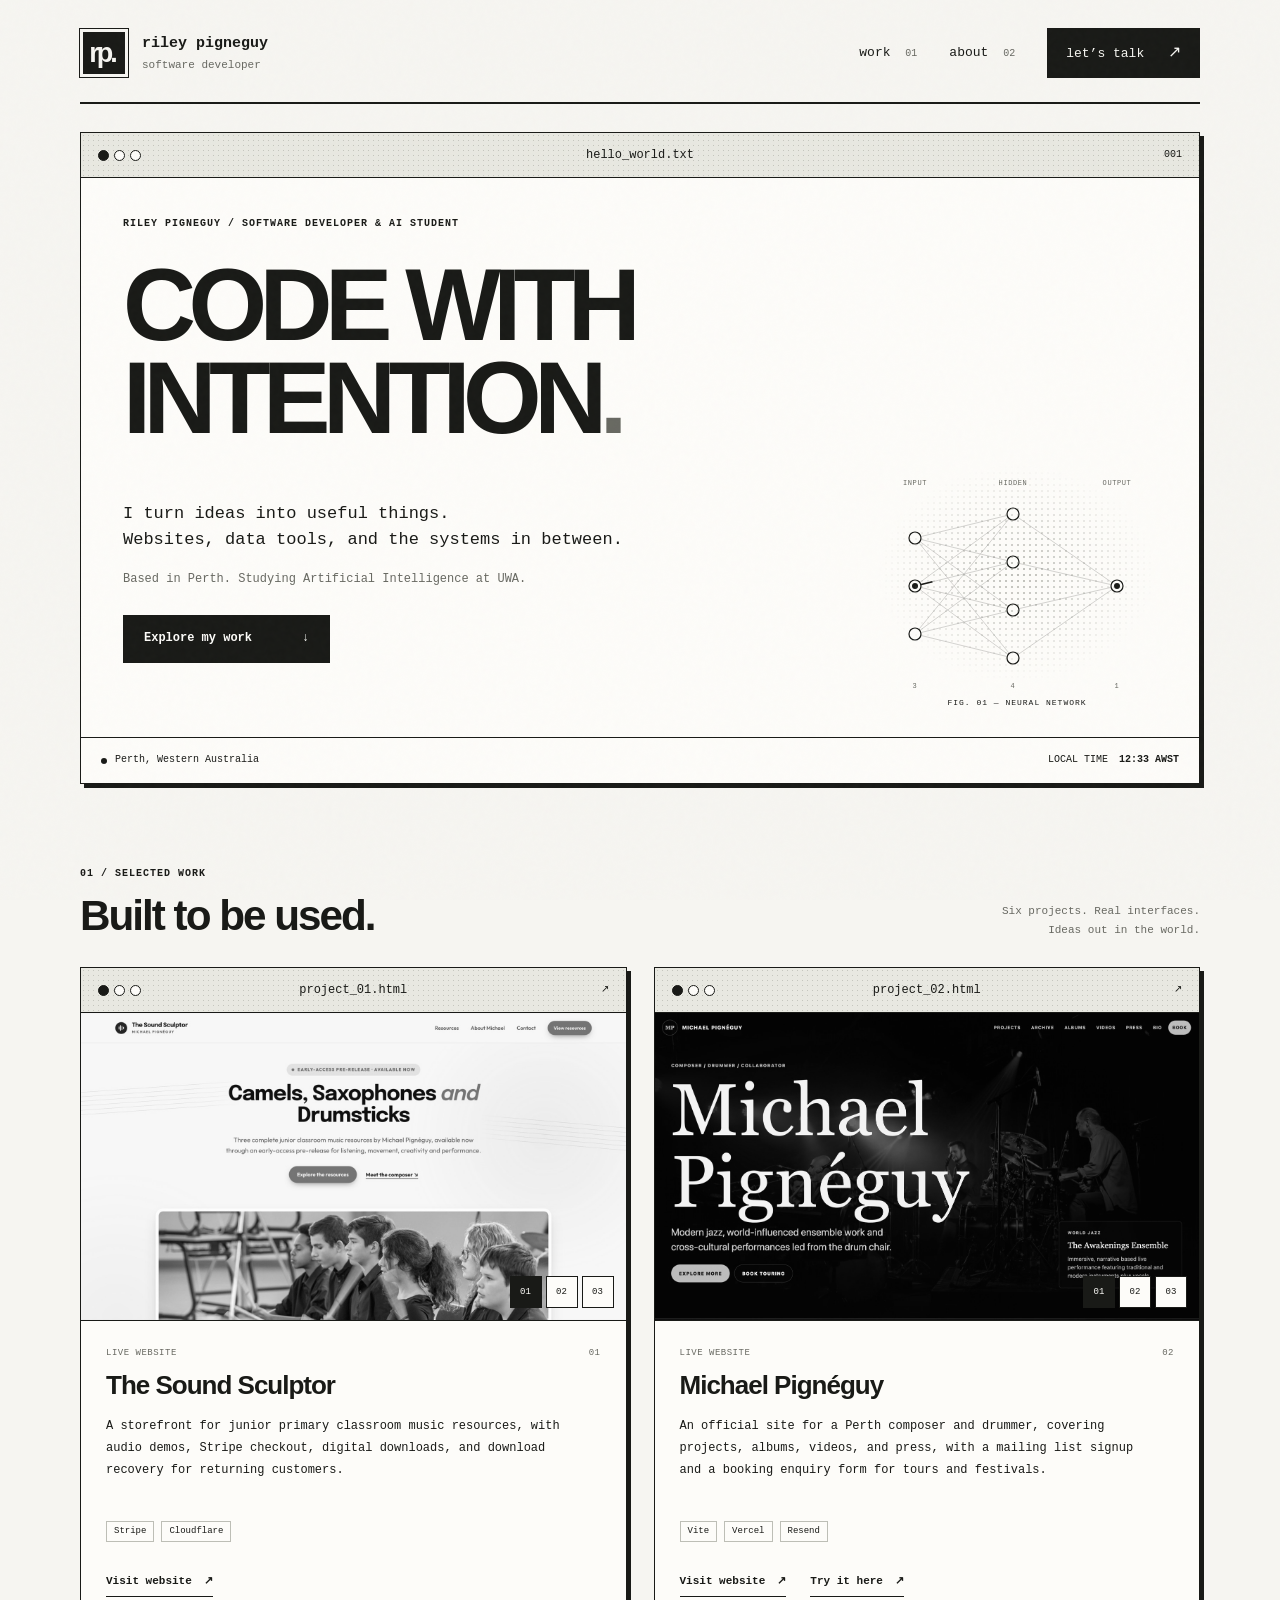
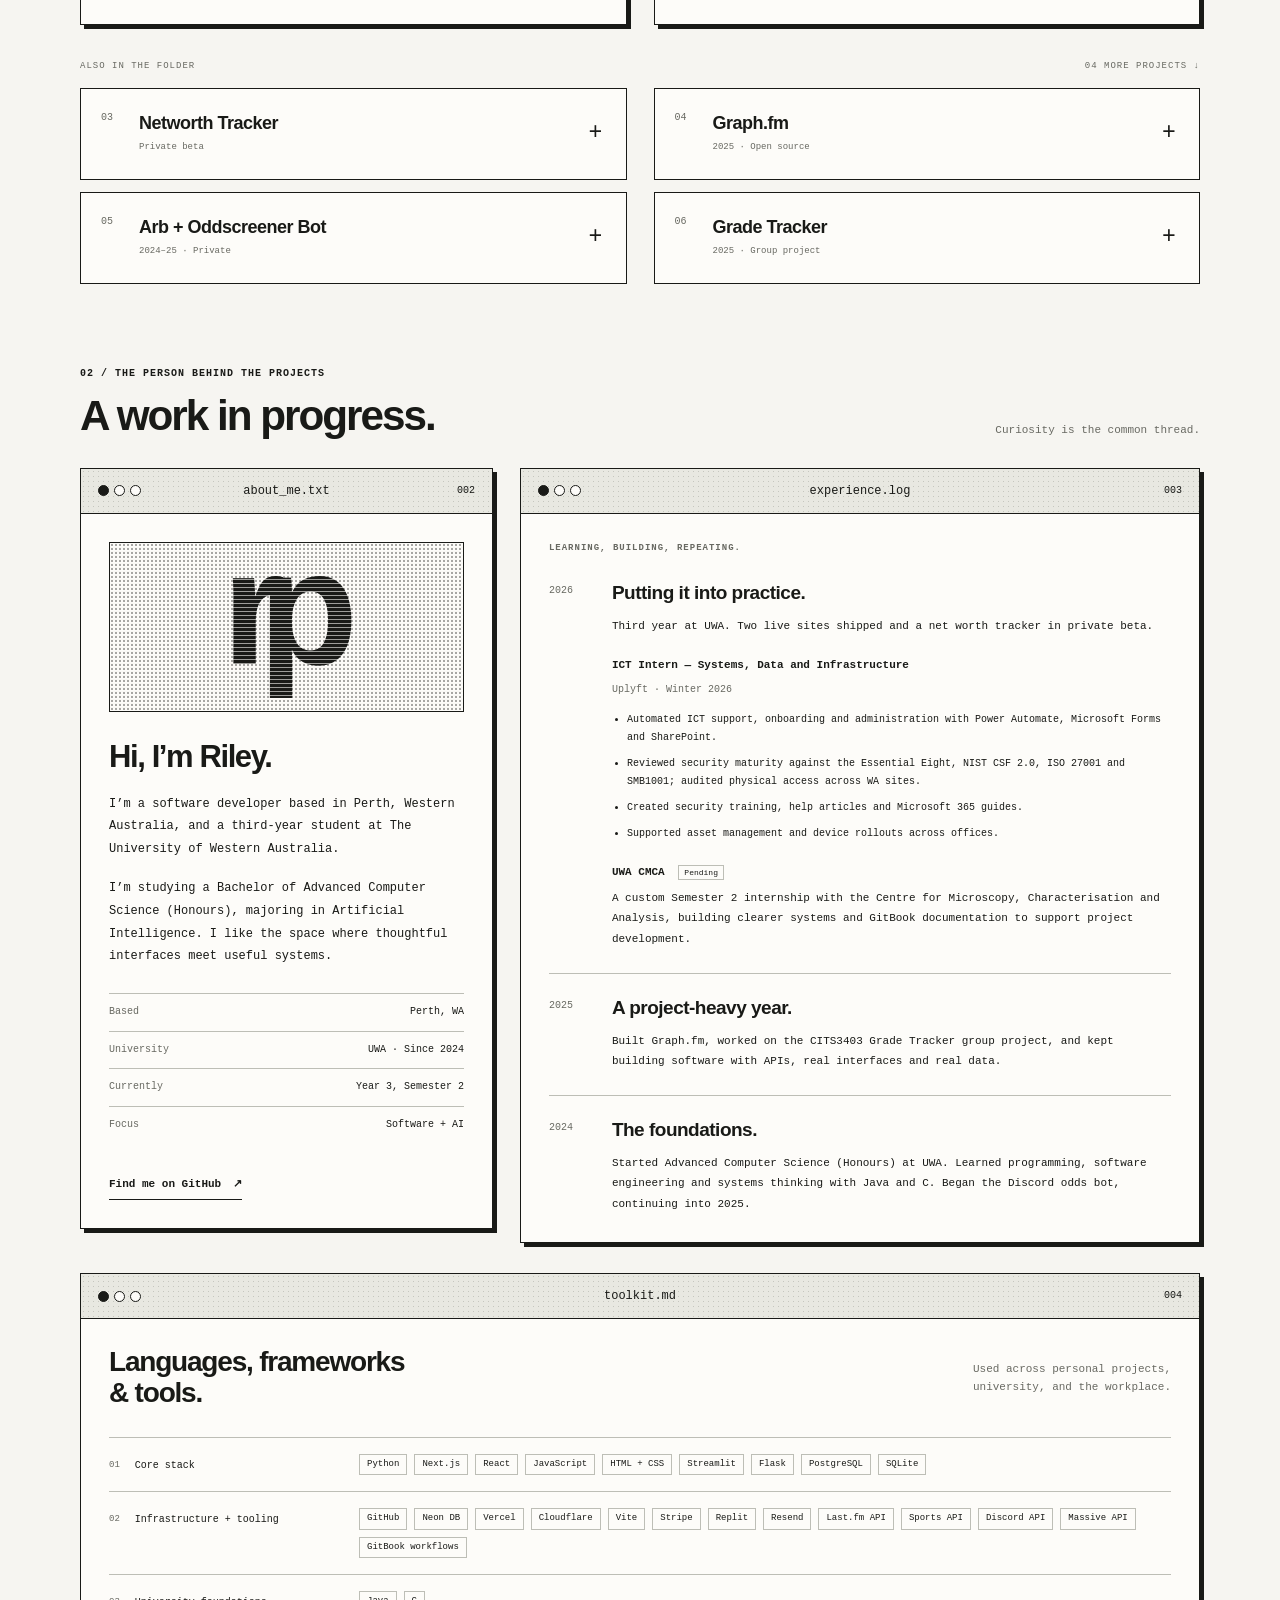
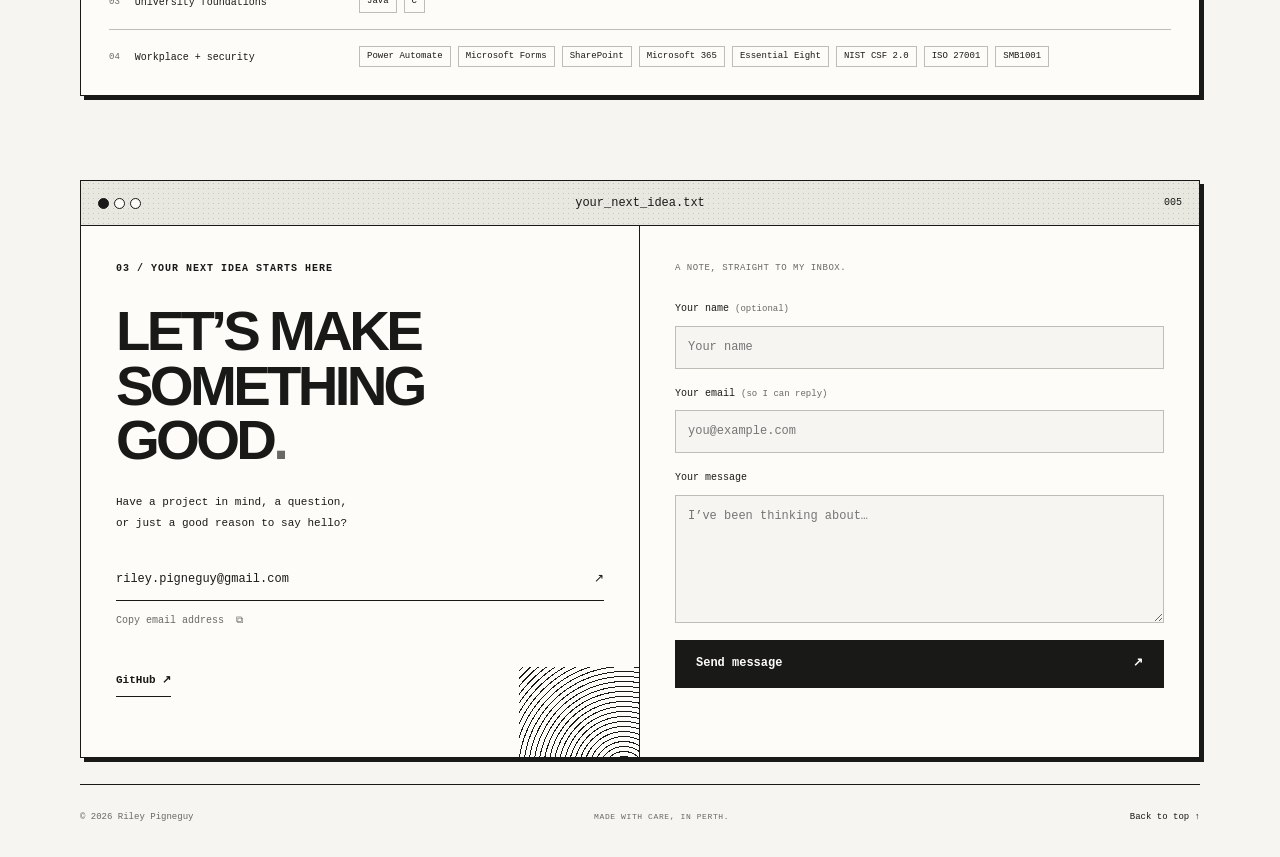
==== commit f11b5aa6: "Refine preview copy, monochrome galleries and hero illustration" ====
--- a/index.html
+++ b/index.html
@@ -170,235 +170,68 @@
                   and the systems in between.
                 </p>
                 <p class="quiet">
-                  Based in Perth. Studying Artificial Intelligence at UWA.<br />Learning
-                  by making. Making things that matter.
+                  Based in Perth. Studying Artificial Intelligence at UWA.
                 </p>
                 <a class="button button-black" href="#work"
                   >Explore my work <span aria-hidden="true">↓</span></a
                 >
               </div>
-              <div class="artwork" aria-hidden="true">
+              <div
+                class="artwork"
+                role="img"
+                aria-label="A neural network: three input nodes connect through four hidden nodes to one output."
+              >
                 <div class="artwork-grid"></div>
-                <svg viewBox="0 0 280 280" class="orb">
-                  <defs>
-                    <clipPath id="sphere">
-                      <circle cx="140" cy="140" r="112" />
-                    </clipPath>
-                  </defs>
-                  <g
-                    fill="none"
-                    stroke="currentColor"
-                    stroke-width="1"
-                    clip-path="url(#sphere)"
-                  >
-                    <circle cx="140" cy="140" r="112" />
-                    <ellipse
-                      cx="140"
-                      cy="140"
-                      rx="8"
-                      ry="112"
-                      transform="rotate(-27 140 140)"
-                    />
-                    <ellipse
-                      cx="140"
-                      cy="140"
-                      rx="16"
-                      ry="112"
-                      transform="rotate(-27 140 140)"
-                    />
-                    <ellipse
-                      cx="140"
-                      cy="140"
-                      rx="24"
-                      ry="112"
-                      transform="rotate(-27 140 140)"
-                    />
-                    <ellipse
-                      cx="140"
-                      cy="140"
-                      rx="32"
-                      ry="112"
-                      transform="rotate(-27 140 140)"
-                    />
-                    <ellipse
-                      cx="140"
-                      cy="140"
-                      rx="40"
-                      ry="112"
-                      transform="rotate(-27 140 140)"
-                    />
-                    <ellipse
-                      cx="140"
-                      cy="140"
-                      rx="48"
-                      ry="112"
-                      transform="rotate(-27 140 140)"
-                    />
-                    <ellipse
-                      cx="140"
-                      cy="140"
-                      rx="56"
-                      ry="112"
-                      transform="rotate(-27 140 140)"
-                    />
-                    <ellipse
-                      cx="140"
-                      cy="140"
-                      rx="64"
-                      ry="112"
-                      transform="rotate(-27 140 140)"
-                    />
-                    <ellipse
-                      cx="140"
-                      cy="140"
-                      rx="72"
-                      ry="112"
-                      transform="rotate(-27 140 140)"
-                    />
-                    <ellipse
-                      cx="140"
-                      cy="140"
-                      rx="80"
-                      ry="112"
-                      transform="rotate(-27 140 140)"
-                    />
-                    <ellipse
-                      cx="140"
-                      cy="140"
-                      rx="88"
-                      ry="112"
-                      transform="rotate(-27 140 140)"
-                    />
-                    <ellipse
-                      cx="140"
-                      cy="140"
-                      rx="96"
-                      ry="112"
-                      transform="rotate(-27 140 140)"
-                    />
-                    <ellipse
-                      cx="140"
-                      cy="140"
-                      rx="104"
-                      ry="112"
-                      transform="rotate(-27 140 140)"
-                    />
-                    <ellipse
-                      cx="140"
-                      cy="140"
-                      rx="112"
-                      ry="112"
-                      transform="rotate(-27 140 140)"
-                    />
-                    <ellipse
-                      cx="140"
-                      cy="40"
-                      rx="112"
-                      ry="17"
-                      transform="rotate(-27 140 140)"
-                    />
-                    <ellipse
-                      cx="140"
-                      cy="54"
-                      rx="112"
-                      ry="17"
-                      transform="rotate(-27 140 140)"
-                    />
-                    <ellipse
-                      cx="140"
-                      cy="68"
-                      rx="112"
-                      ry="17"
-                      transform="rotate(-27 140 140)"
-                    />
-                    <ellipse
-                      cx="140"
-                      cy="82"
-                      rx="112"
-                      ry="17"
-                      transform="rotate(-27 140 140)"
-                    />
-                    <ellipse
-                      cx="140"
-                      cy="96"
-                      rx="112"
-                      ry="17"
-                      transform="rotate(-27 140 140)"
-                    />
-                    <ellipse
-                      cx="140"
-                      cy="110"
-                      rx="112"
-                      ry="17"
-                      transform="rotate(-27 140 140)"
-                    />
-                    <ellipse
-                      cx="140"
-                      cy="124"
-                      rx="112"
-                      ry="17"
-                      transform="rotate(-27 140 140)"
-                    />
-                    <ellipse
-                      cx="140"
-                      cy="138"
-                      rx="112"
-                      ry="17"
-                      transform="rotate(-27 140 140)"
-                    />
-                    <ellipse
-                      cx="140"
-                      cy="152"
-                      rx="112"
-                      ry="17"
-                      transform="rotate(-27 140 140)"
-                    />
-                    <ellipse
-                      cx="140"
-                      cy="166"
-                      rx="112"
-                      ry="17"
-                      transform="rotate(-27 140 140)"
-                    />
-                    <ellipse
-                      cx="140"
-                      cy="180"
-                      rx="112"
-                      ry="17"
-                      transform="rotate(-27 140 140)"
-                    />
-                    <ellipse
-                      cx="140"
-                      cy="194"
-                      rx="112"
-                      ry="17"
-                      transform="rotate(-27 140 140)"
-                    />
-                    <ellipse
-                      cx="140"
-                      cy="208"
-                      rx="112"
-                      ry="17"
-                      transform="rotate(-27 140 140)"
-                    />
-                    <ellipse
-                      cx="140"
-                      cy="222"
-                      rx="112"
-                      ry="17"
-                      transform="rotate(-27 140 140)"
-                    />
-                    <ellipse
-                      cx="140"
-                      cy="236"
-                      rx="112"
-                      ry="17"
-                      transform="rotate(-27 140 140)"
-                    />
-                  </g></svg
-                ><span class="artwork-caption">FIG. 01 — ALWAYS ITERATING</span
-                ><span class="cross cross-one">+</span
-                ><span class="cross cross-two">+</span>
+                <svg
+                  viewBox="0 0 280 240"
+                  class="network-sketch"
+                  aria-hidden="true"
+                >
+                  <g class="network-labels">
+                    <text x="38" y="23">INPUT</text>
+                    <text x="136" y="23">HIDDEN</text>
+                    <text x="240" y="23">OUTPUT</text>
+                  </g>
+                  <g class="network-edges">
+                    <line x1="38" y1="76" x2="136" y2="52" />
+                    <line x1="38" y1="76" x2="136" y2="100" />
+                    <line x1="38" y1="76" x2="136" y2="148" />
+                    <line x1="38" y1="76" x2="136" y2="196" />
+                    <line x1="38" y1="124" x2="136" y2="52" />
+                    <line x1="38" y1="124" x2="136" y2="100" />
+                    <line x1="38" y1="124" x2="136" y2="148" />
+                    <line x1="38" y1="124" x2="136" y2="196" />
+                    <line x1="38" y1="172" x2="136" y2="52" />
+                    <line x1="38" y1="172" x2="136" y2="100" />
+                    <line x1="38" y1="172" x2="136" y2="148" />
+                    <line x1="38" y1="172" x2="136" y2="196" />
+                    <line x1="136" y1="52" x2="240" y2="124" />
+                    <line x1="136" y1="100" x2="240" y2="124" />
+                    <line x1="136" y1="148" x2="240" y2="124" />
+                    <line x1="136" y1="196" x2="240" y2="124" />
+                  </g>
+                  <path class="network-signal" d="M38 124 L136 100 L240 124" />
+                  <g class="network-nodes">
+                    <circle cx="38" cy="76" r="6" />
+                    <circle cx="38" cy="124" r="6" />
+                    <circle cx="38" cy="172" r="6" />
+                    <circle cx="136" cy="52" r="6" />
+                    <circle cx="136" cy="100" r="6" />
+                    <circle cx="136" cy="148" r="6" />
+                    <circle cx="136" cy="196" r="6" />
+                    <circle cx="240" cy="124" r="6" />
+                  </g>
+                  <g class="network-endpoints">
+                    <circle cx="38" cy="124" r="3" />
+                    <circle cx="240" cy="124" r="3" />
+                  </g>
+                  <g class="network-labels network-counts">
+                    <text x="38" y="226">3</text>
+                    <text x="136" y="226">4</text>
+                    <text x="240" y="226">1</text>
+                  </g>
+                </svg>
+                <span class="artwork-caption">FIG. 01 — NEURAL NETWORK</span>
               </div>
             </div>
           </div>
@@ -406,10 +239,7 @@
             <span
               ><i class="status-dot" aria-hidden="true"></i> Perth, Western
               Australia</span
-            ><span>LOCAL TIME <time data-perth-time>AWST</time></span
-            ><span class="hero-foot-note"
-              >A LITTLE LOGIC. A LOT OF CURIOSITY.</span
-            >
+            ><span>LOCAL TIME <time data-perth-time>AWST</time></span>
           </div>
         </section>
 
@@ -1073,10 +903,10 @@
               ><span>toolkit.md</span><span class="window-index">004</span>
             </div>
             <div class="toolkit-intro">
-              <h3>The tools change.<br />The curiosity stays.</h3>
+              <h3>Languages, frameworks<br />&amp; tools.</h3>
               <p>
-                A working toolkit, picked up through projects,<br />university,
-                and time in the workplace.
+                Used across personal projects,<br />university, and the
+                workplace.
               </p>
             </div>
             <div class="toolkit-rows">
@@ -1188,7 +1018,7 @@
                   type="text"
                   maxlength="100"
                   autocomplete="name"
-                  placeholder="Ada Lovelace"
+                  placeholder="Your name"
                 />
               </div>
               <div class="form-field">
--- a/styles.css
+++ b/styles.css
@@ -290,10 +290,6 @@
   font-weight: bold;
   margin-left: 5px;
 }
-.hero-foot-note {
-  font-size: 9px;
-  letter-spacing: 0.3px;
-}
 .artwork {
   height: 255px;
   position: relative;
@@ -307,15 +303,44 @@
   background: radial-gradient(#777970 0.8px, transparent 1px) 0 0/6px 6px;
   mask-image: radial-gradient(ellipse, #0007, transparent 70%);
 }
-.orb {
-  width: 245px;
-  height: 245px;
-  animation: orbit 45s linear infinite;
-  transform-origin: center;
-  transition: scale 0.8s var(--ease);
-}
-.artwork:hover .orb {
-  scale: 1.05;
+.network-sketch {
+  width: 280px;
+  height: 240px;
+  overflow: visible;
+}
+.network-labels {
+  font: 7px var(--mono);
+  letter-spacing: 0.6px;
+  text-anchor: middle;
+  fill: var(--muted);
+}
+.network-edges {
+  stroke: var(--ink);
+  stroke-width: 0.8;
+  opacity: 0.22;
+}
+.network-signal {
+  fill: none;
+  stroke: var(--ink);
+  stroke-width: 1.5;
+  stroke-dasharray: 18 260;
+  animation: network-flow 6s linear infinite;
+}
+.network-nodes {
+  fill: var(--white);
+  stroke: var(--ink);
+  stroke-width: 1.2;
+}
+.network-endpoints {
+  fill: var(--ink);
+}
+@keyframes network-flow {
+  from {
+    stroke-dashoffset: 278;
+  }
+  to {
+    stroke-dashoffset: 0;
+  }
 }
 .artwork-caption {
   position: absolute;
@@ -325,24 +350,6 @@
   text-align: center;
   font-size: 8px;
   letter-spacing: 1px;
-}
-.cross {
-  position: absolute;
-  color: var(--muted);
-  font-size: 16px;
-}
-.cross-one {
-  top: 10px;
-  right: 10px;
-}
-.cross-two {
-  bottom: 30px;
-  left: 10px;
-}
-@keyframes orbit {
-  to {
-    transform: rotate(360deg);
-  }
 }
 .section-heading {
   display: flex;
@@ -394,11 +401,15 @@
     filter 0.6s,
     transform 0.9s var(--ease);
 }
-.project:hover .gallery > img,
-.archive-project:hover .gallery > img,
 .gallery:focus-within > img {
   filter: grayscale(0);
   transform: scale(1.015);
+}
+@media (hover: hover) and (pointer: fine) {
+  .gallery:hover > img {
+    filter: grayscale(0);
+    transform: scale(1.015);
+  }
 }
 .gallery-controls {
   position: absolute;
@@ -958,8 +969,8 @@
   .hero-bottom {
     grid-template-columns: 1fr 220px;
   }
-  .orb {
-    width: 210px;
+  .network-sketch {
+    width: 220px;
     height: 210px;
   }
   .artwork {
@@ -970,9 +981,6 @@
   }
   .hero-copy .quiet {
     font-size: 10px;
-  }
-  .hero-foot-note {
-    display: none;
   }
   .about-grid {
     grid-template-columns: 0.85fr 1.2fr;
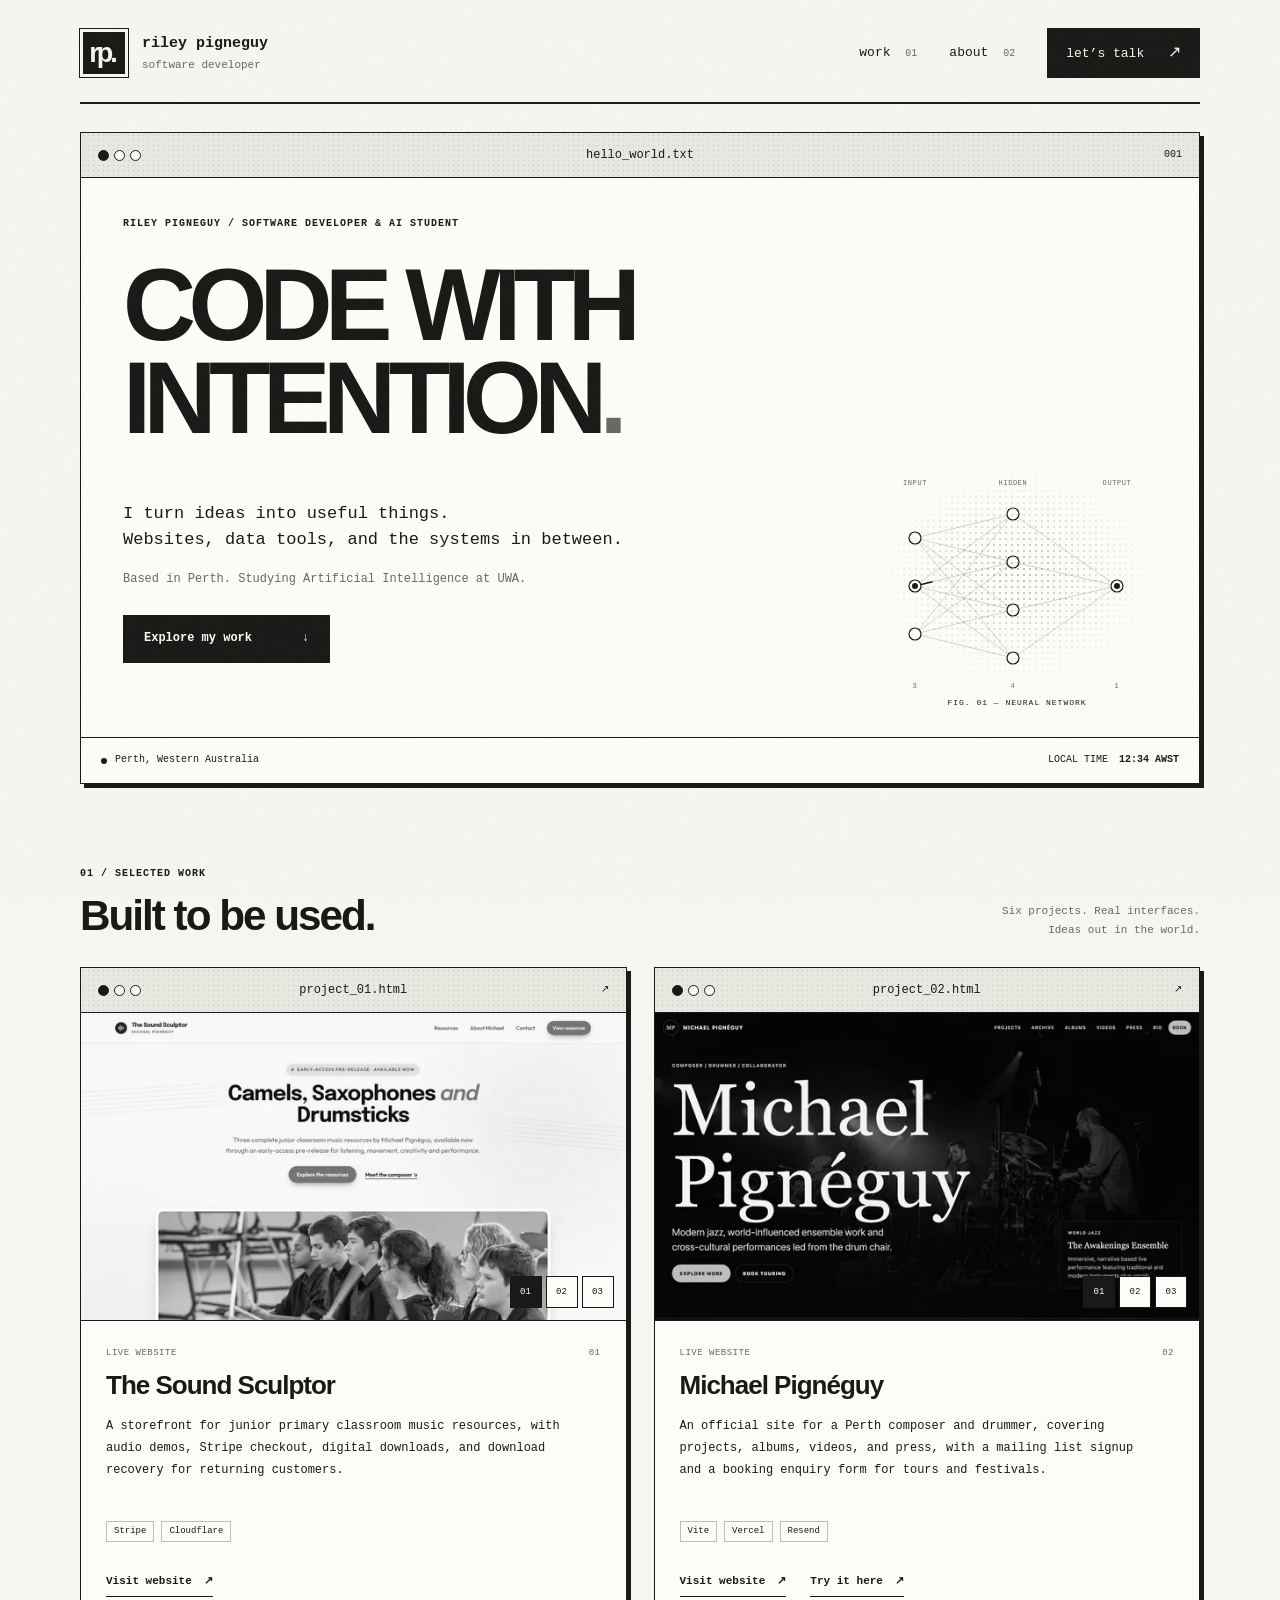
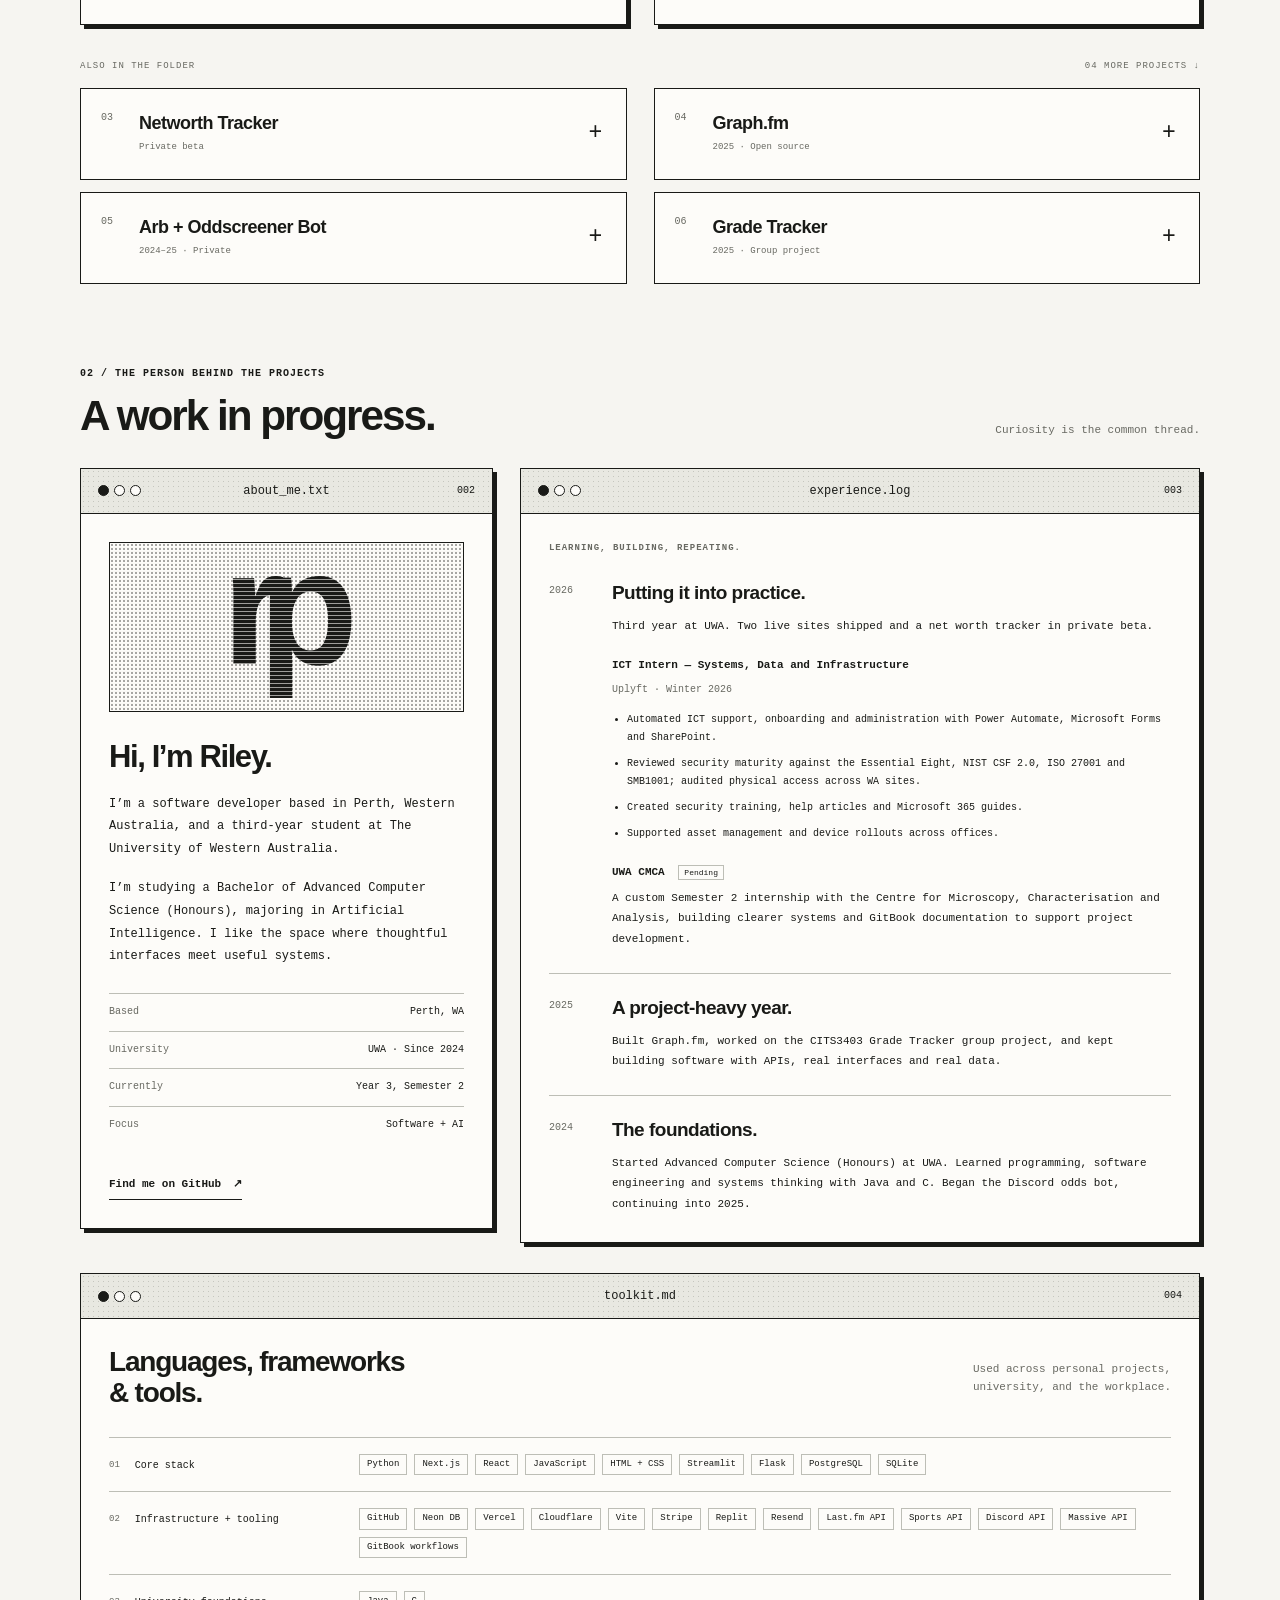
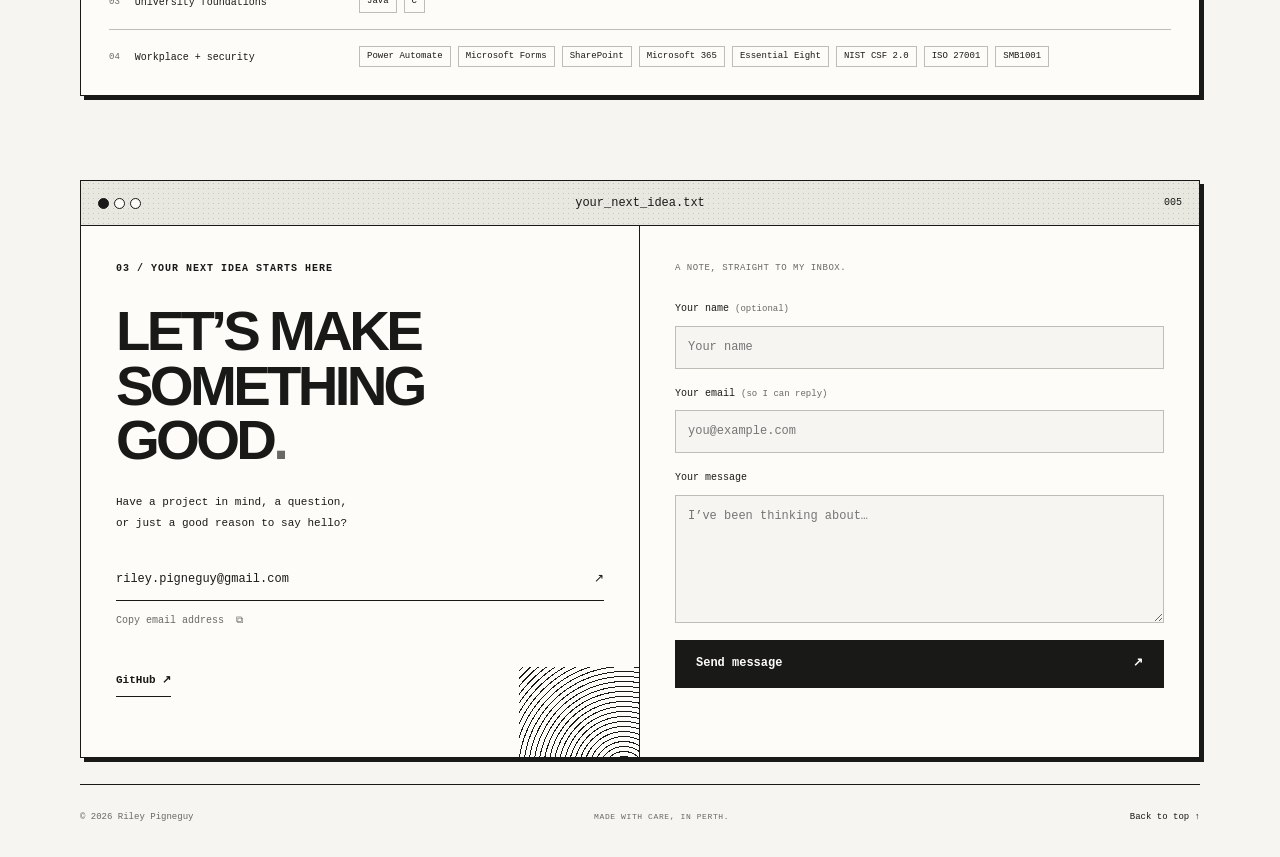
==== commit 11eadc25: "Preload gallery screenshots and serve responsive cached WebP images" ====
--- a/index.html
+++ b/index.html
@@ -263,20 +263,38 @@
               </div>
               <div class="gallery" data-gallery>
                 <img
-                  src="Assets/optimized/soundsculptor1.jpg"
+                  src="Assets/previews/soundsculptor1-1200-8d3cf858c7.webp"
+                  srcset="
+                    Assets/previews/soundsculptor1-640-05ccbc6fd5.webp   640w,
+                    Assets/previews/soundsculptor1-1200-8d3cf858c7.webp 1200w
+                  "
+                  sizes="(max-width: 650px) calc(100vw - 34px), (max-width: 900px) calc((100vw - 72px) / 2), (max-width: 1200px) calc((100vw - 110px) / 2), 544px"
+                  decoding="async"
                   alt="The Sound Sculptor homepage showing the classroom music resources hero"
                   width="1600"
                   height="872"
                   loading="lazy"
                 /><img
-                  src="Assets/optimized/soundsculptor2.jpg"
+                  src="Assets/previews/soundsculptor2-1200-70b6fca6ae.webp"
+                  srcset="
+                    Assets/previews/soundsculptor2-640-2e7b4c2f2e.webp   640w,
+                    Assets/previews/soundsculptor2-1200-70b6fca6ae.webp 1200w
+                  "
+                  sizes="(max-width: 650px) calc(100vw - 34px), (max-width: 900px) calc((100vw - 72px) / 2), (max-width: 1200px) calc((100vw - 110px) / 2), 544px"
+                  decoding="async"
                   alt="The Sound Sculptor complete classroom suite with bundle checkout"
                   width="1600"
                   height="872"
                   loading="lazy"
                   hidden
                 /><img
-                  src="Assets/optimized/soundsculptor3.jpg"
+                  src="Assets/previews/soundsculptor3-1200-685612c00d.webp"
+                  srcset="
+                    Assets/previews/soundsculptor3-640-23614a97c2.webp   640w,
+                    Assets/previews/soundsculptor3-1200-685612c00d.webp 1200w
+                  "
+                  sizes="(max-width: 650px) calc(100vw - 34px), (max-width: 900px) calc((100vw - 72px) / 2), (max-width: 1200px) calc((100vw - 110px) / 2), 544px"
+                  decoding="async"
                   alt="The Sound Sculptor individual resources with audio demos and pricing"
                   width="1600"
                   height="872"
@@ -346,20 +364,38 @@
               </div>
               <div class="gallery" data-gallery>
                 <img
-                  src="Assets/optimized/michaelpigneguy1.jpg"
+                  src="Assets/previews/michaelpigneguy1-1200-c935db6c36.webp"
+                  srcset="
+                    Assets/previews/michaelpigneguy1-640-350ea8572b.webp   640w,
+                    Assets/previews/michaelpigneguy1-1200-c935db6c36.webp 1200w
+                  "
+                  sizes="(max-width: 650px) calc(100vw - 34px), (max-width: 900px) calc((100vw - 72px) / 2), (max-width: 1200px) calc((100vw - 110px) / 2), 544px"
+                  decoding="async"
                   alt="Michael Pignéguy website hero with a live performance photo"
                   width="1600"
                   height="872"
                   loading="lazy"
                 /><img
-                  src="Assets/optimized/michaelpigneguy2.jpg"
+                  src="Assets/previews/michaelpigneguy2-1200-0b986c10a6.webp"
+                  srcset="
+                    Assets/previews/michaelpigneguy2-640-b27265544f.webp   640w,
+                    Assets/previews/michaelpigneguy2-1200-0b986c10a6.webp 1200w
+                  "
+                  sizes="(max-width: 650px) calc(100vw - 34px), (max-width: 900px) calc((100vw - 72px) / 2), (max-width: 1200px) calc((100vw - 110px) / 2), 544px"
+                  decoding="async"
                   alt="Michael Pignéguy website section featuring The Awakenings Ensemble"
                   width="1600"
                   height="872"
                   loading="lazy"
                   hidden
                 /><img
-                  src="Assets/optimized/michaelpigneguy3.jpg"
+                  src="Assets/previews/michaelpigneguy3-1200-a2629c2d0d.webp"
+                  srcset="
+                    Assets/previews/michaelpigneguy3-640-5cd1574484.webp   640w,
+                    Assets/previews/michaelpigneguy3-1200-a2629c2d0d.webp 1200w
+                  "
+                  sizes="(max-width: 650px) calc(100vw - 34px), (max-width: 900px) calc((100vw - 72px) / 2), (max-width: 1200px) calc((100vw - 110px) / 2), 544px"
+                  decoding="async"
                   alt="Michael Pignéguy website albums and releases section"
                   width="1600"
                   height="872"
@@ -439,20 +475,38 @@
               <div class="archive-content">
                 <div class="gallery" data-gallery>
                   <img
-                    src="Assets/optimized/networthtracker1beta.jpg"
+                    src="Assets/previews/networthtracker1beta-1200-57a41f936a.webp"
+                    srcset="
+                      Assets/previews/networthtracker1beta-640-bf10ce05ab.webp   640w,
+                      Assets/previews/networthtracker1beta-1200-57a41f936a.webp 1200w
+                    "
+                    sizes="(max-width: 650px) calc(100vw - 34px), (max-width: 900px) calc((100vw - 72px) / 2), (max-width: 1200px) calc((100vw - 110px) / 2), 544px"
+                    decoding="async"
                     alt="Net worth tracker beta screenshot showing the dashboard"
                     width="1600"
                     height="872"
                     loading="lazy"
                   /><img
-                    src="Assets/optimized/networthtracker2beta.jpg"
+                    src="Assets/previews/networthtracker2beta-1200-f187a4ec54.webp"
+                    srcset="
+                      Assets/previews/networthtracker2beta-640-d6c09ab34e.webp   640w,
+                      Assets/previews/networthtracker2beta-1200-f187a4ec54.webp 1200w
+                    "
+                    sizes="(max-width: 650px) calc(100vw - 34px), (max-width: 900px) calc((100vw - 72px) / 2), (max-width: 1200px) calc((100vw - 110px) / 2), 544px"
+                    decoding="async"
                     alt="Net worth tracker beta screenshot showing another screen"
                     width="1600"
                     height="872"
                     loading="lazy"
                     hidden
                   /><img
-                    src="Assets/optimized/networthtracker3beta.jpg"
+                    src="Assets/previews/networthtracker3beta-1200-be4fd9faaf.webp"
+                    srcset="
+                      Assets/previews/networthtracker3beta-640-d7adccd765.webp   640w,
+                      Assets/previews/networthtracker3beta-1200-be4fd9faaf.webp 1200w
+                    "
+                    sizes="(max-width: 650px) calc(100vw - 34px), (max-width: 900px) calc((100vw - 72px) / 2), (max-width: 1200px) calc((100vw - 110px) / 2), 544px"
+                    decoding="async"
                     alt="Net worth tracker beta screenshot showing a third feature"
                     width="1600"
                     height="872"
@@ -523,20 +577,38 @@
               <div class="archive-content">
                 <div class="gallery" data-gallery>
                   <img
-                    src="Assets/optimized/graphfm1.jpg"
+                    src="Assets/previews/graphfm1-1200-d69e389b56.webp"
+                    srcset="
+                      Assets/previews/graphfm1-640-a14b6c3f81.webp   640w,
+                      Assets/previews/graphfm1-1200-d69e389b56.webp 1200w
+                    "
+                    sizes="(max-width: 650px) calc(100vw - 34px), (max-width: 900px) calc((100vw - 72px) / 2), (max-width: 1200px) calc((100vw - 110px) / 2), 544px"
+                    decoding="async"
                     alt="Graph.fm screenshot showing a genre analysis dashboard"
                     width="1600"
                     height="872"
                     loading="lazy"
                   /><img
-                    src="Assets/optimized/graphfm2.jpg"
+                    src="Assets/previews/graphfm2-1200-6fde9b49b3.webp"
+                    srcset="
+                      Assets/previews/graphfm2-640-21aad06db2.webp   640w,
+                      Assets/previews/graphfm2-1200-6fde9b49b3.webp 1200w
+                    "
+                    sizes="(max-width: 650px) calc(100vw - 34px), (max-width: 900px) calc((100vw - 72px) / 2), (max-width: 1200px) calc((100vw - 110px) / 2), 544px"
+                    decoding="async"
                     alt="Graph.fm screenshot showing another analytics view"
                     width="1600"
                     height="872"
                     loading="lazy"
                     hidden
                   /><img
-                    src="Assets/optimized/graphfm3.jpg"
+                    src="Assets/previews/graphfm3-1200-5e082d48c9.webp"
+                    srcset="
+                      Assets/previews/graphfm3-640-4de6176130.webp   640w,
+                      Assets/previews/graphfm3-1200-5e082d48c9.webp 1200w
+                    "
+                    sizes="(max-width: 650px) calc(100vw - 34px), (max-width: 900px) calc((100vw - 72px) / 2), (max-width: 1200px) calc((100vw - 110px) / 2), 544px"
+                    decoding="async"
                     alt="Graph.fm screenshot showing a third listening analysis screen"
                     width="1600"
                     height="872"
@@ -610,13 +682,25 @@
               <div class="archive-content">
                 <div class="gallery" data-gallery>
                   <img
-                    src="Assets/optimized/discordbot1.jpg"
+                    src="Assets/previews/discordbot1-1200-45990da01f.webp"
+                    srcset="
+                      Assets/previews/discordbot1-640-6f96897eaa.webp   640w,
+                      Assets/previews/discordbot1-1200-45990da01f.webp 1200w
+                    "
+                    sizes="(max-width: 650px) calc(100vw - 34px), (max-width: 900px) calc((100vw - 72px) / 2), (max-width: 1200px) calc((100vw - 110px) / 2), 544px"
+                    decoding="async"
                     alt="Discord bot screenshot showing odds output in a Discord channel"
                     width="1600"
                     height="872"
                     loading="lazy"
                   /><img
-                    src="Assets/optimized/discordbot2.jpg"
+                    src="Assets/previews/discordbot2-1200-5de68ea295.webp"
+                    srcset="
+                      Assets/previews/discordbot2-640-a9d0897386.webp   640w,
+                      Assets/previews/discordbot2-1200-5de68ea295.webp 1200w
+                    "
+                    sizes="(max-width: 650px) calc(100vw - 34px), (max-width: 900px) calc((100vw - 72px) / 2), (max-width: 1200px) calc((100vw - 110px) / 2), 544px"
+                    decoding="async"
                     alt="Discord bot screenshot showing another odds summary"
                     width="1600"
                     height="872"
@@ -680,20 +764,38 @@
               <div class="archive-content">
                 <div class="gallery" data-gallery>
                   <img
-                    src="Assets/optimized/gradestracker1.jpg"
+                    src="Assets/previews/gradestracker1-1200-48961f1f14.webp"
+                    srcset="
+                      Assets/previews/gradestracker1-640-2cf546c1c1.webp   640w,
+                      Assets/previews/gradestracker1-1200-48961f1f14.webp 1200w
+                    "
+                    sizes="(max-width: 650px) calc(100vw - 34px), (max-width: 900px) calc((100vw - 72px) / 2), (max-width: 1200px) calc((100vw - 110px) / 2), 544px"
+                    decoding="async"
                     alt="Grade tracker screenshot showing a grade summary interface"
                     width="1600"
                     height="872"
                     loading="lazy"
                   /><img
-                    src="Assets/optimized/gradestracker2.jpg"
+                    src="Assets/previews/gradestracker2-1200-7d4054f6ca.webp"
+                    srcset="
+                      Assets/previews/gradestracker2-640-c38b652f75.webp   640w,
+                      Assets/previews/gradestracker2-1200-7d4054f6ca.webp 1200w
+                    "
+                    sizes="(max-width: 650px) calc(100vw - 34px), (max-width: 900px) calc((100vw - 72px) / 2), (max-width: 1200px) calc((100vw - 110px) / 2), 544px"
+                    decoding="async"
                     alt="Grade tracker screenshot showing another page"
                     width="1600"
                     height="872"
                     loading="lazy"
                     hidden
                   /><img
-                    src="Assets/optimized/gradestracker3.jpg"
+                    src="Assets/previews/gradestracker3-1200-1951daf8b5.webp"
+                    srcset="
+                      Assets/previews/gradestracker3-640-0870903dc7.webp   640w,
+                      Assets/previews/gradestracker3-1200-1951daf8b5.webp 1200w
+                    "
+                    sizes="(max-width: 650px) calc(100vw - 34px), (max-width: 900px) calc((100vw - 72px) / 2), (max-width: 1200px) calc((100vw - 110px) / 2), 544px"
+                    decoding="async"
                     alt="Grade tracker screenshot showing an additional workflow"
                     width="1600"
                     height="872"
--- a/styles.css
+++ b/styles.css
@@ -410,6 +410,18 @@
     filter: grayscale(0);
     transform: scale(1.015);
   }
+}
+.gallery-status {
+  position: absolute;
+  bottom: 58px;
+  right: 12px;
+  left: 12px;
+  width: fit-content;
+  margin: 0 0 0 auto;
+  padding: 6px 9px;
+  border: 1px solid var(--ink);
+  background: var(--white);
+  font-size: 10px;
 }
 .gallery-controls {
   position: absolute;
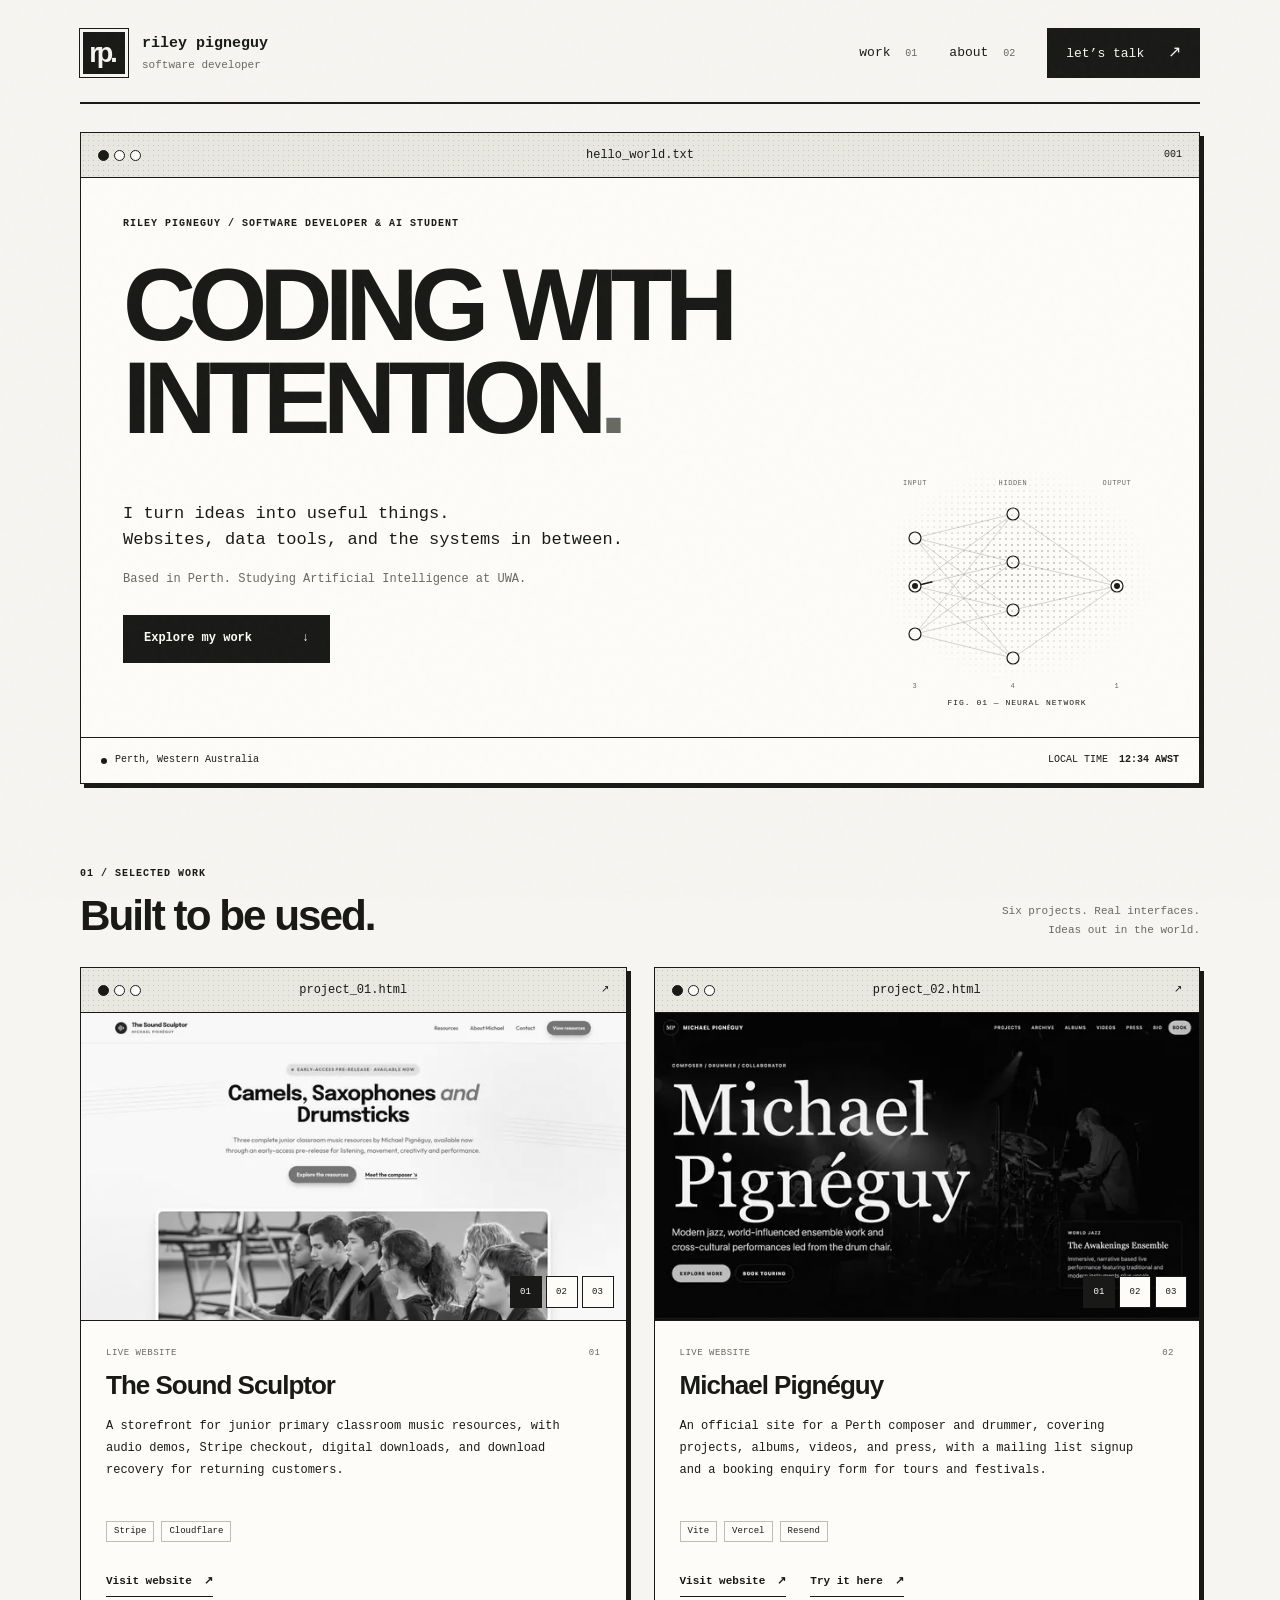
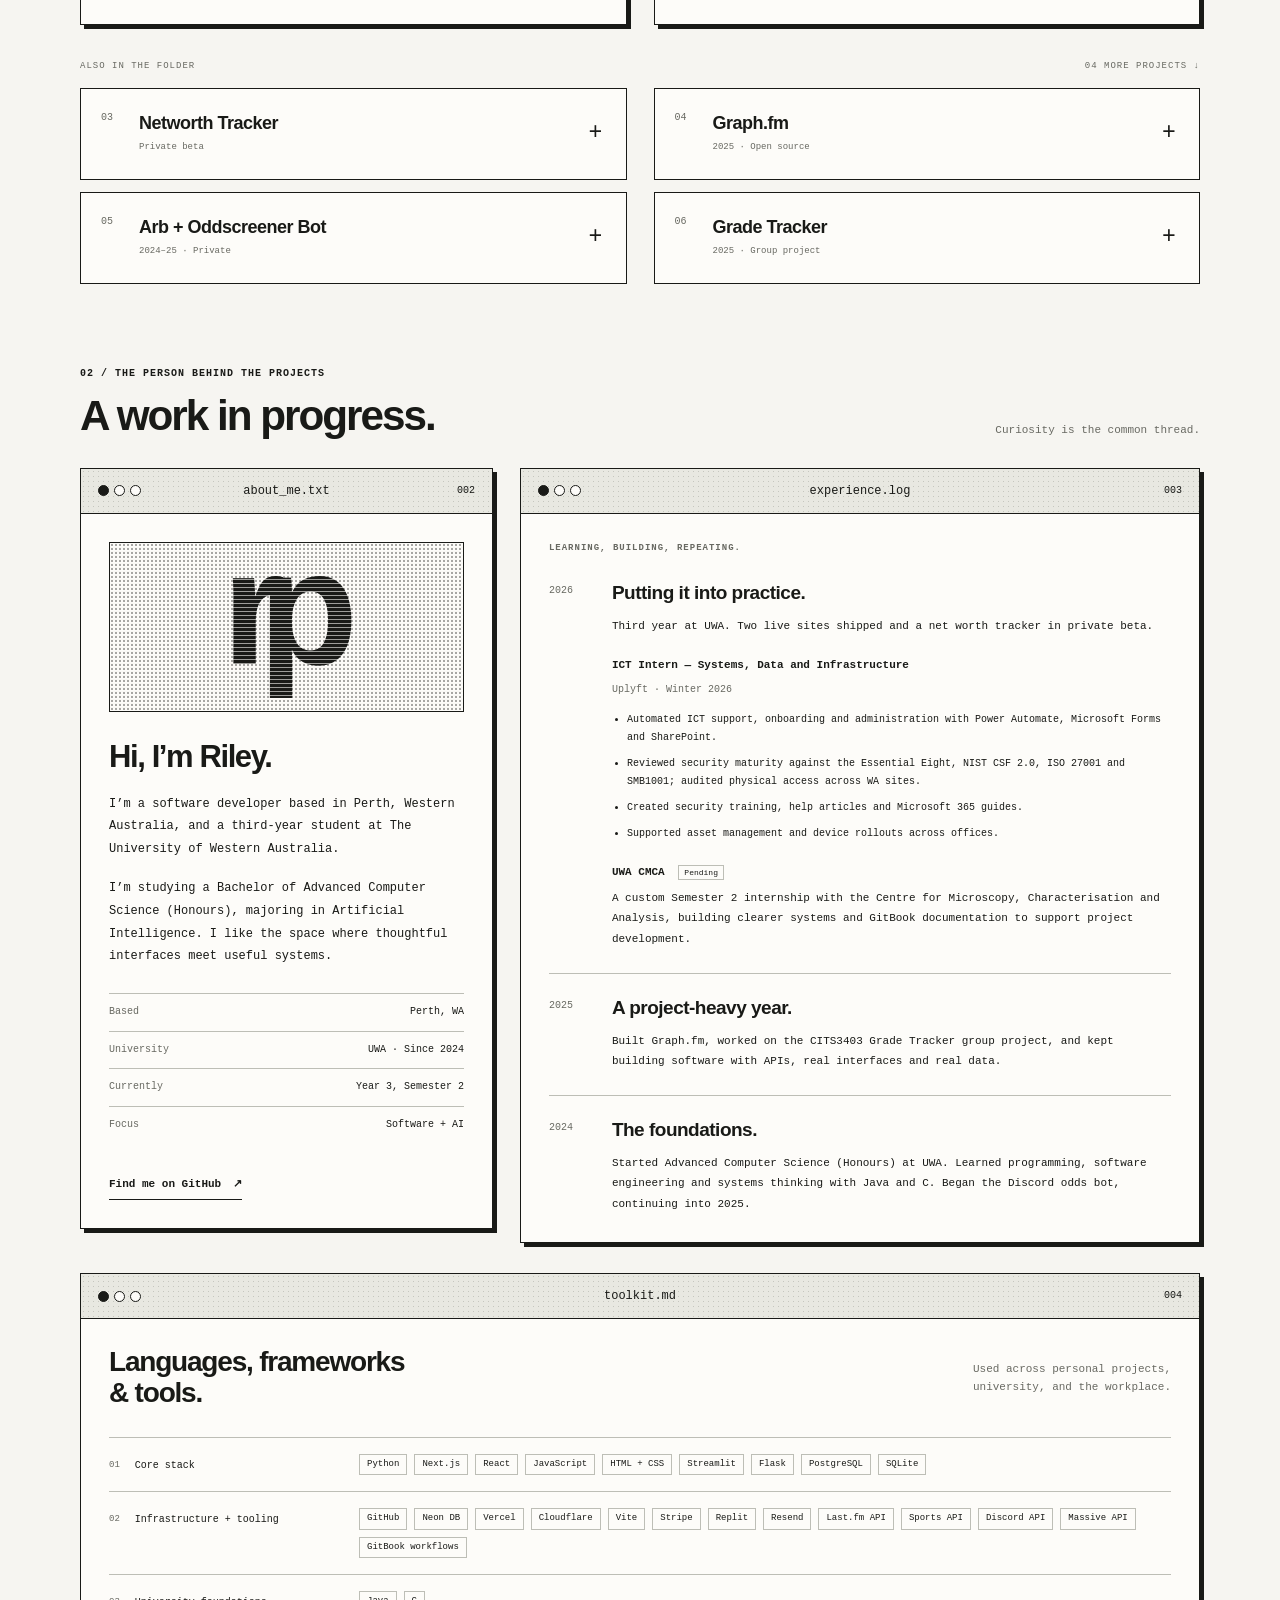
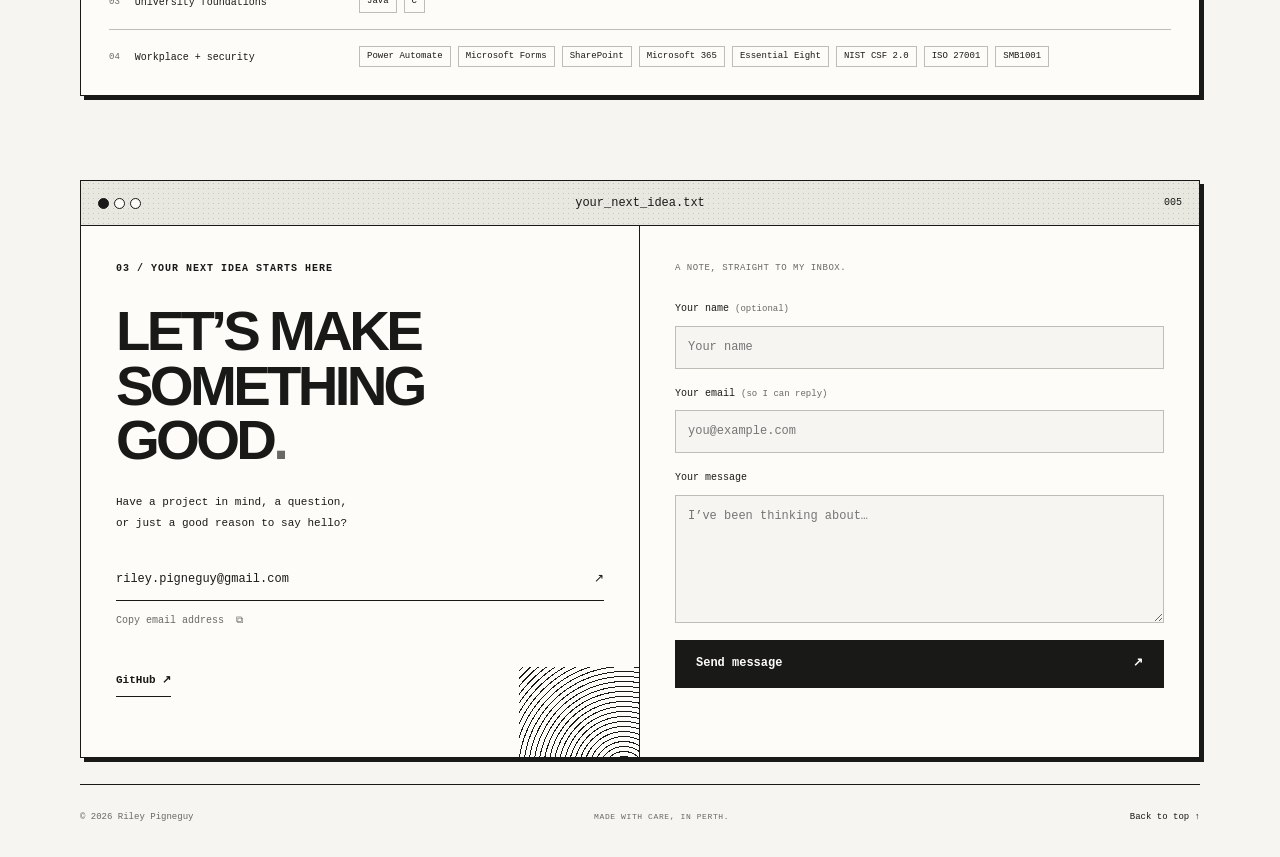
==== commit 315c1ac8: "Match favicon to minimal design and update coding headline" ====
--- a/index.html
+++ b/index.html
@@ -4,7 +4,7 @@
     <meta charset="UTF-8" />
     <meta name="viewport" content="width=device-width, initial-scale=1.0" />
     <meta name="theme-color" content="#f6f5f1" />
-    <meta name="robots" content="noindex,follow" />
+    <meta name="robots" content="index,follow,max-image-preview:large" />
     <meta
       name="description"
       content="Riley Pigneguy is a software developer in Perth and an Artificial Intelligence student at UWA. Explore web projects, Python tools and internship experience."
@@ -13,9 +13,9 @@
     <title>Riley Pigneguy | Software Developer &amp; AI Student in Perth</title>
     <link rel="canonical" href="https://riley-pigneguy-portfolio.vercel.app/" />
     <link rel="sitemap" type="application/xml" href="sitemap.xml" />
-    <link rel="icon" href="favicon.ico" sizes="32x32" />
-    <link rel="icon" href="favicon.svg" type="image/svg+xml" />
-    <link rel="apple-touch-icon" href="apple-touch-icon.png" />
+    <link rel="icon" href="favicon.ico?v=2" sizes="32x32" />
+    <link rel="icon" href="favicon.svg?v=2" type="image/svg+xml" />
+    <link rel="apple-touch-icon" href="apple-touch-icon.png?v=2" />
     <meta property="og:type" content="website" />
     <meta
       property="og:title"
@@ -161,7 +161,7 @@
               RILEY PIGNEGUY / SOFTWARE DEVELOPER & AI STUDENT
             </p>
             <h1 id="hero-title">
-              CODE WITH<br />INTENTION<span class="title-period">.</span>
+              CODING WITH<br />INTENTION<span class="title-period">.</span>
             </h1>
             <div class="hero-bottom">
               <div class="hero-copy">
--- a/styles.css
+++ b/styles.css
@@ -1087,7 +1087,7 @@
     padding: 26px 23px 22px;
   }
   .hero h1 {
-    font-size: clamp(40px, 10.8vw, 70px);
+    font-size: clamp(32px, 10.2vw, 66px);
     margin-top: 25px;
     letter-spacing: -0.072em;
   }
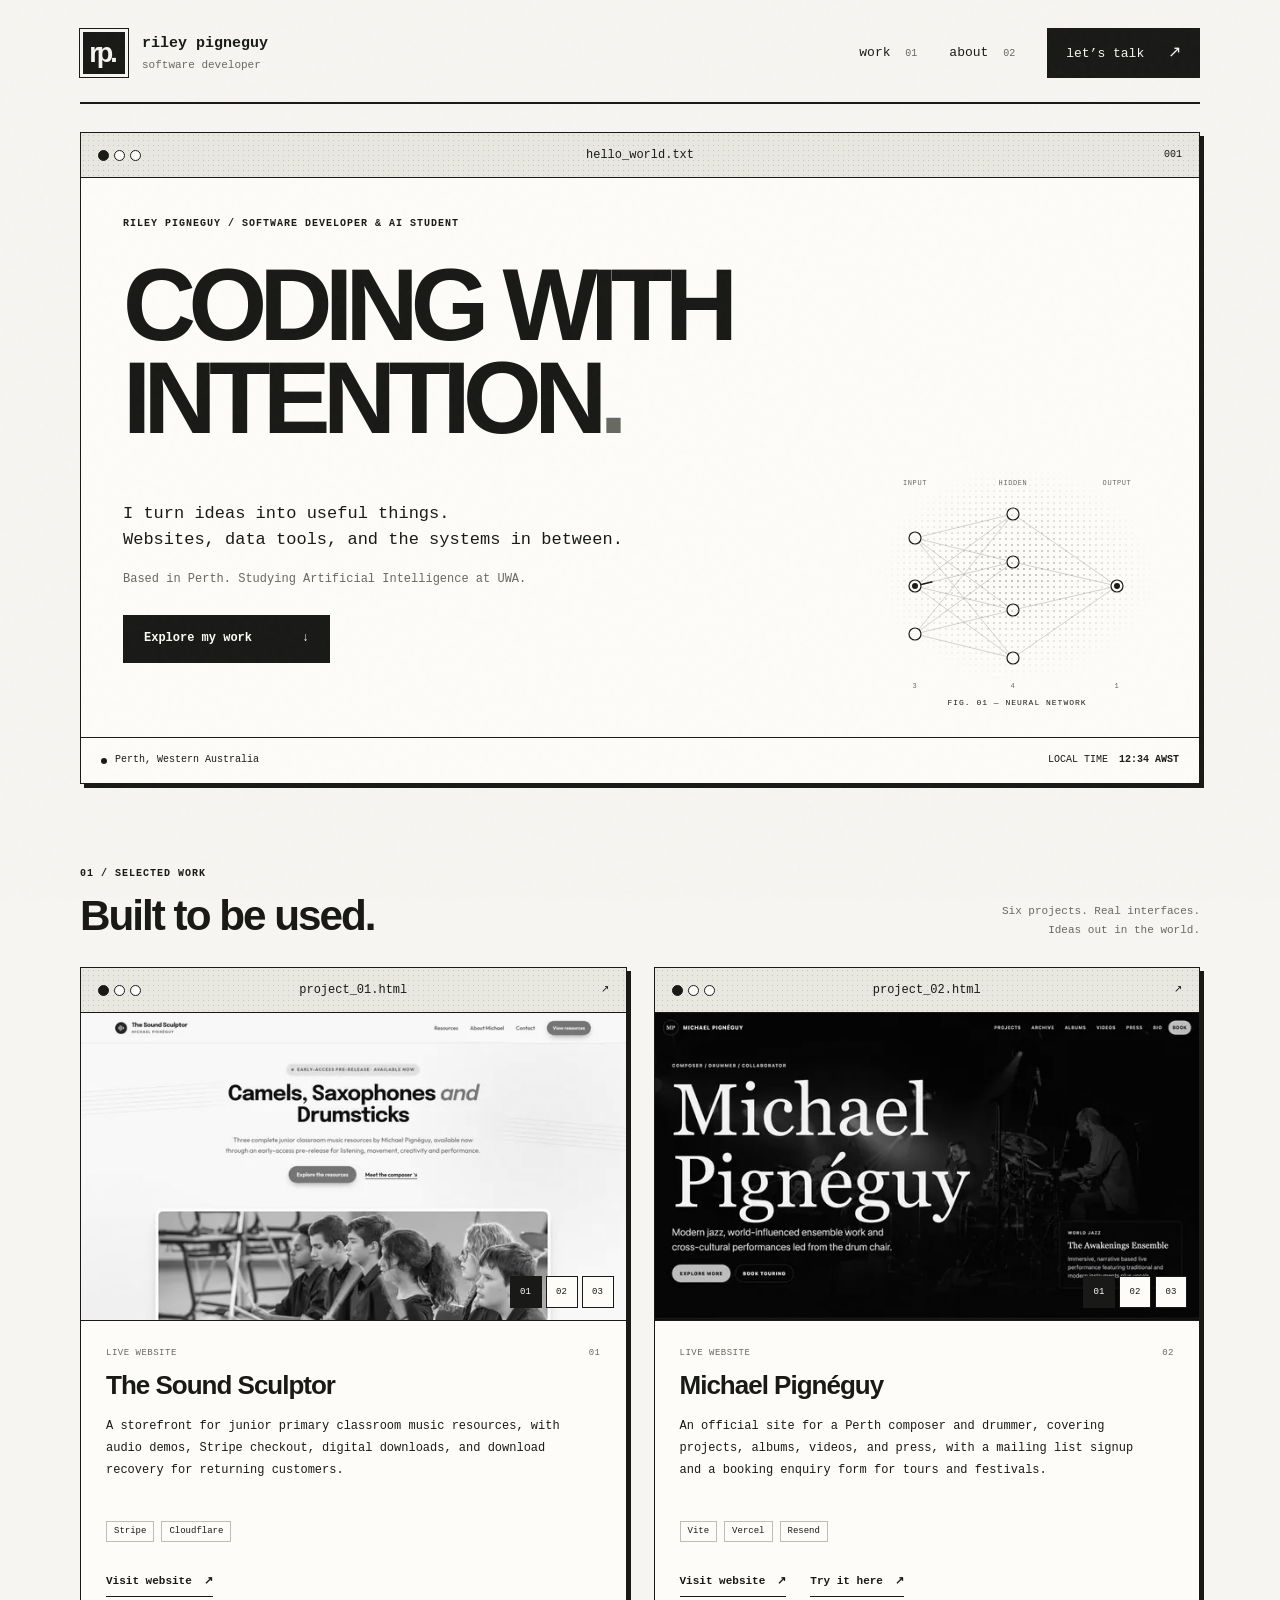
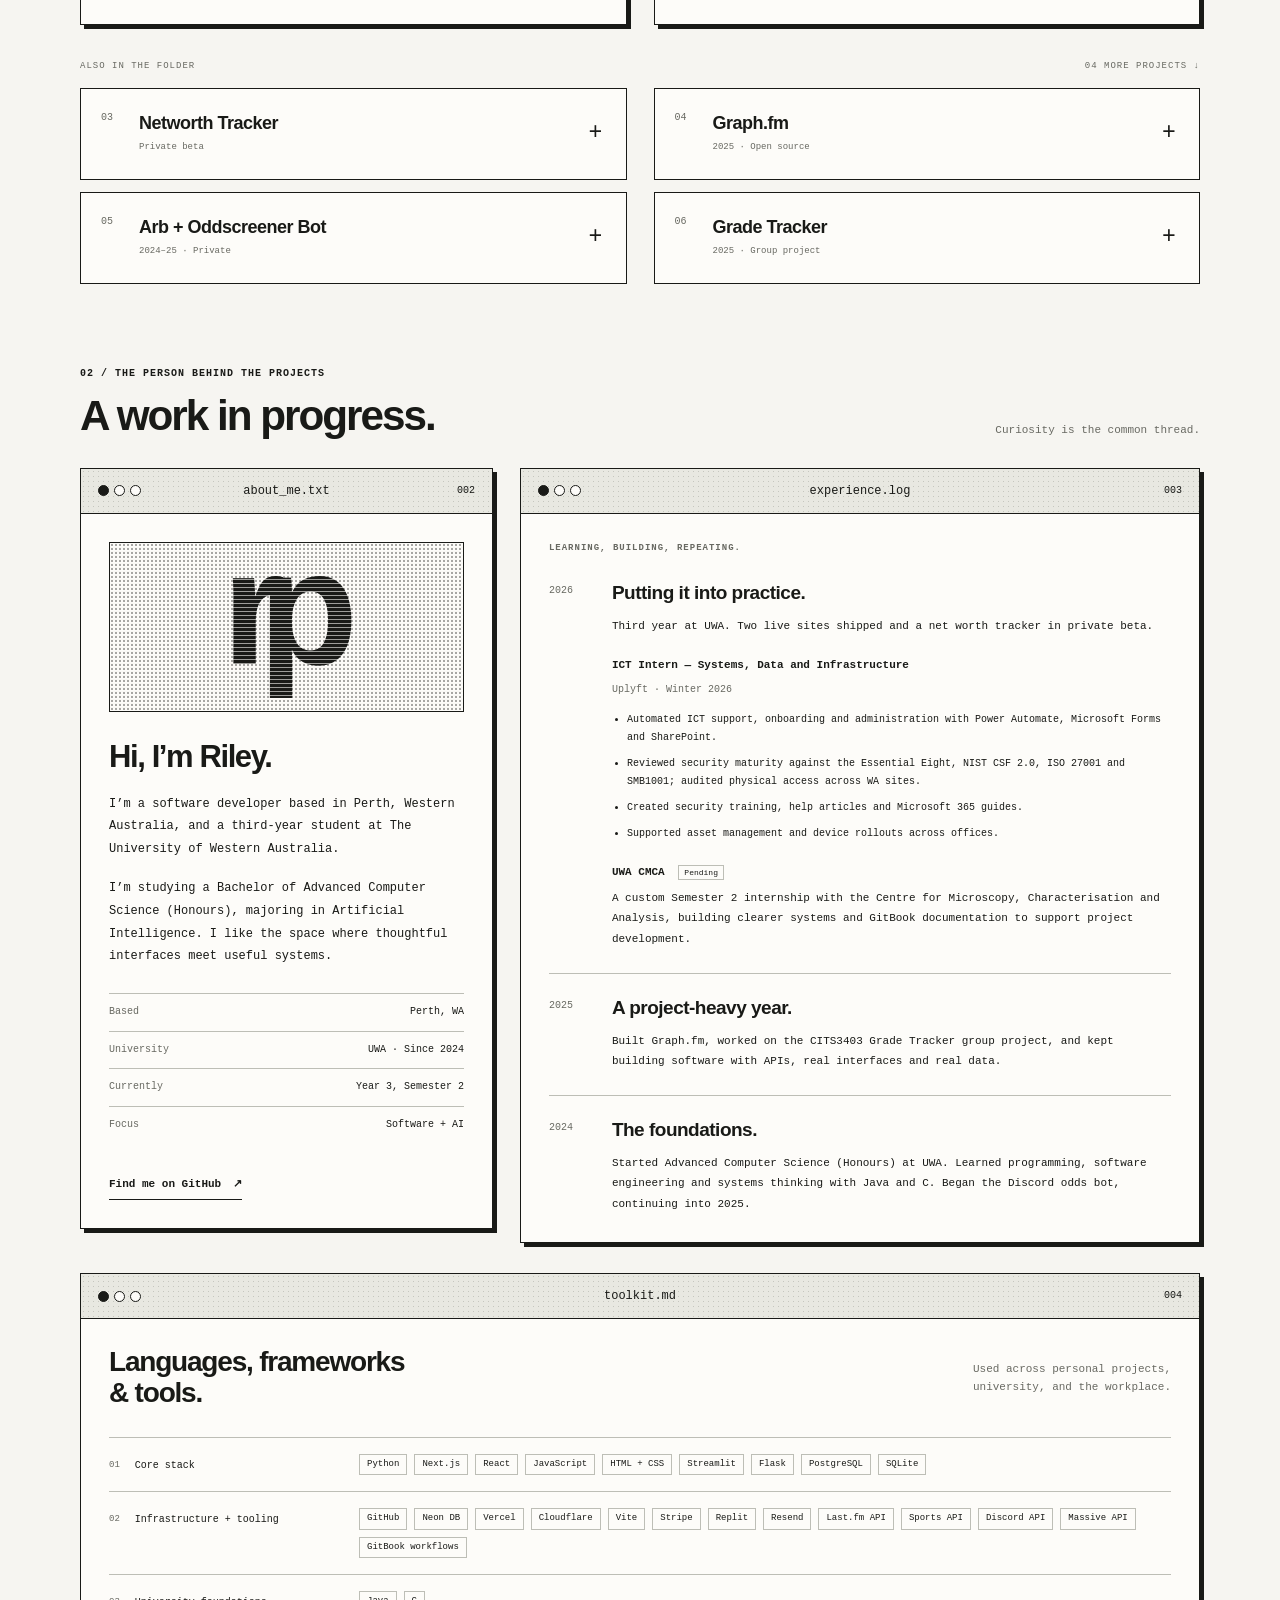
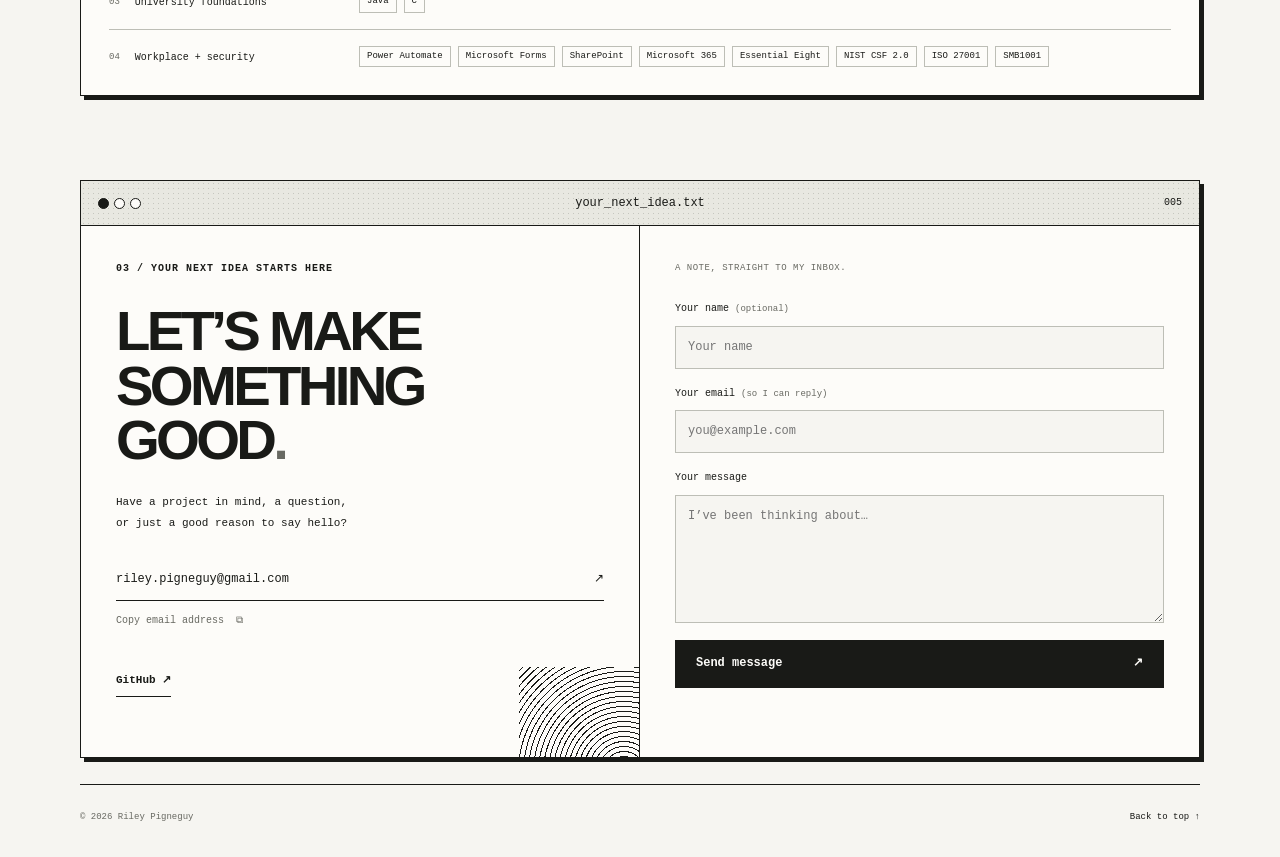
==== commit 88b27fc9: "Remove footer tagline" ====
--- a/index.html
+++ b/index.html
@@ -1184,7 +1184,7 @@
       </main>
       <footer class="site-footer">
         <span>© <span data-year>2026</span> Riley Pigneguy</span
-        ><span>MADE WITH CARE, IN PERTH.</span><a href="#top">Back to top ↑</a>
+        ><a href="#top">Back to top ↑</a>
       </footer>
     </div>
     <dialog class="live-dialog" aria-labelledby="live-title">
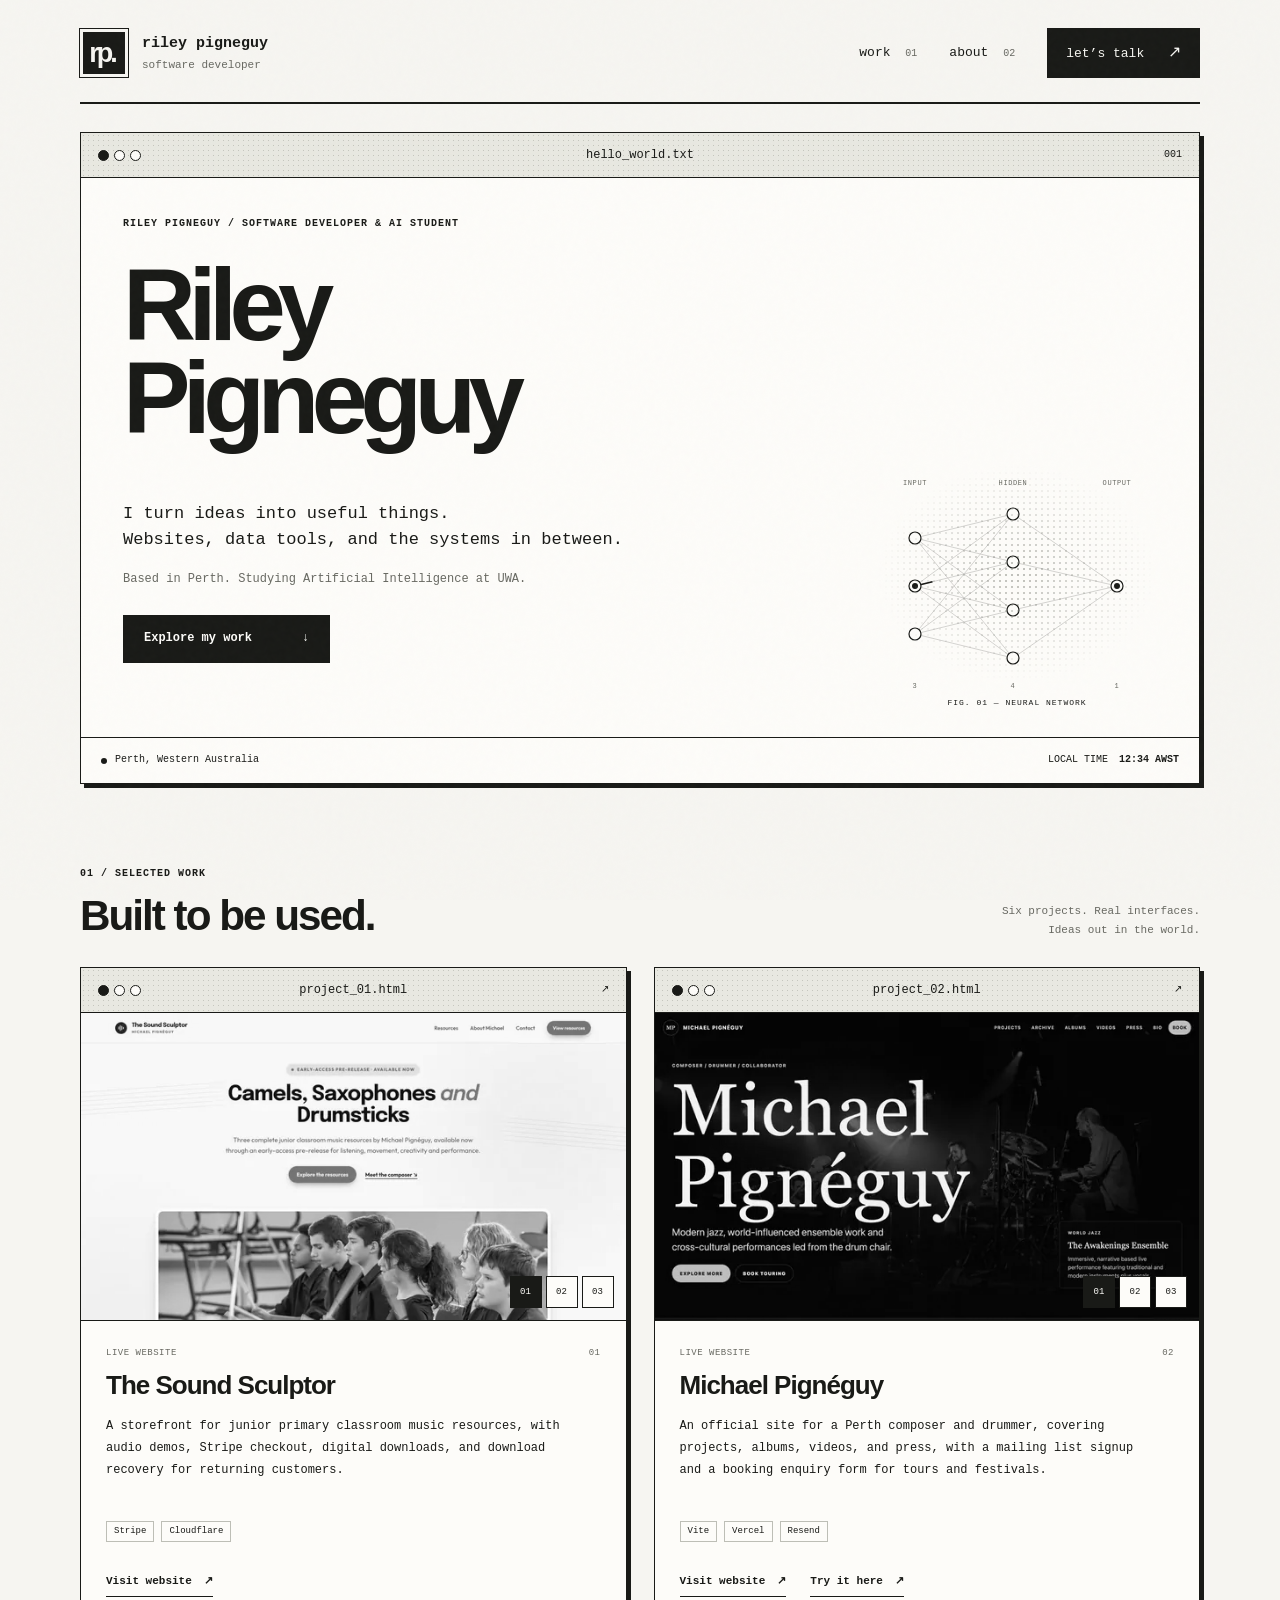
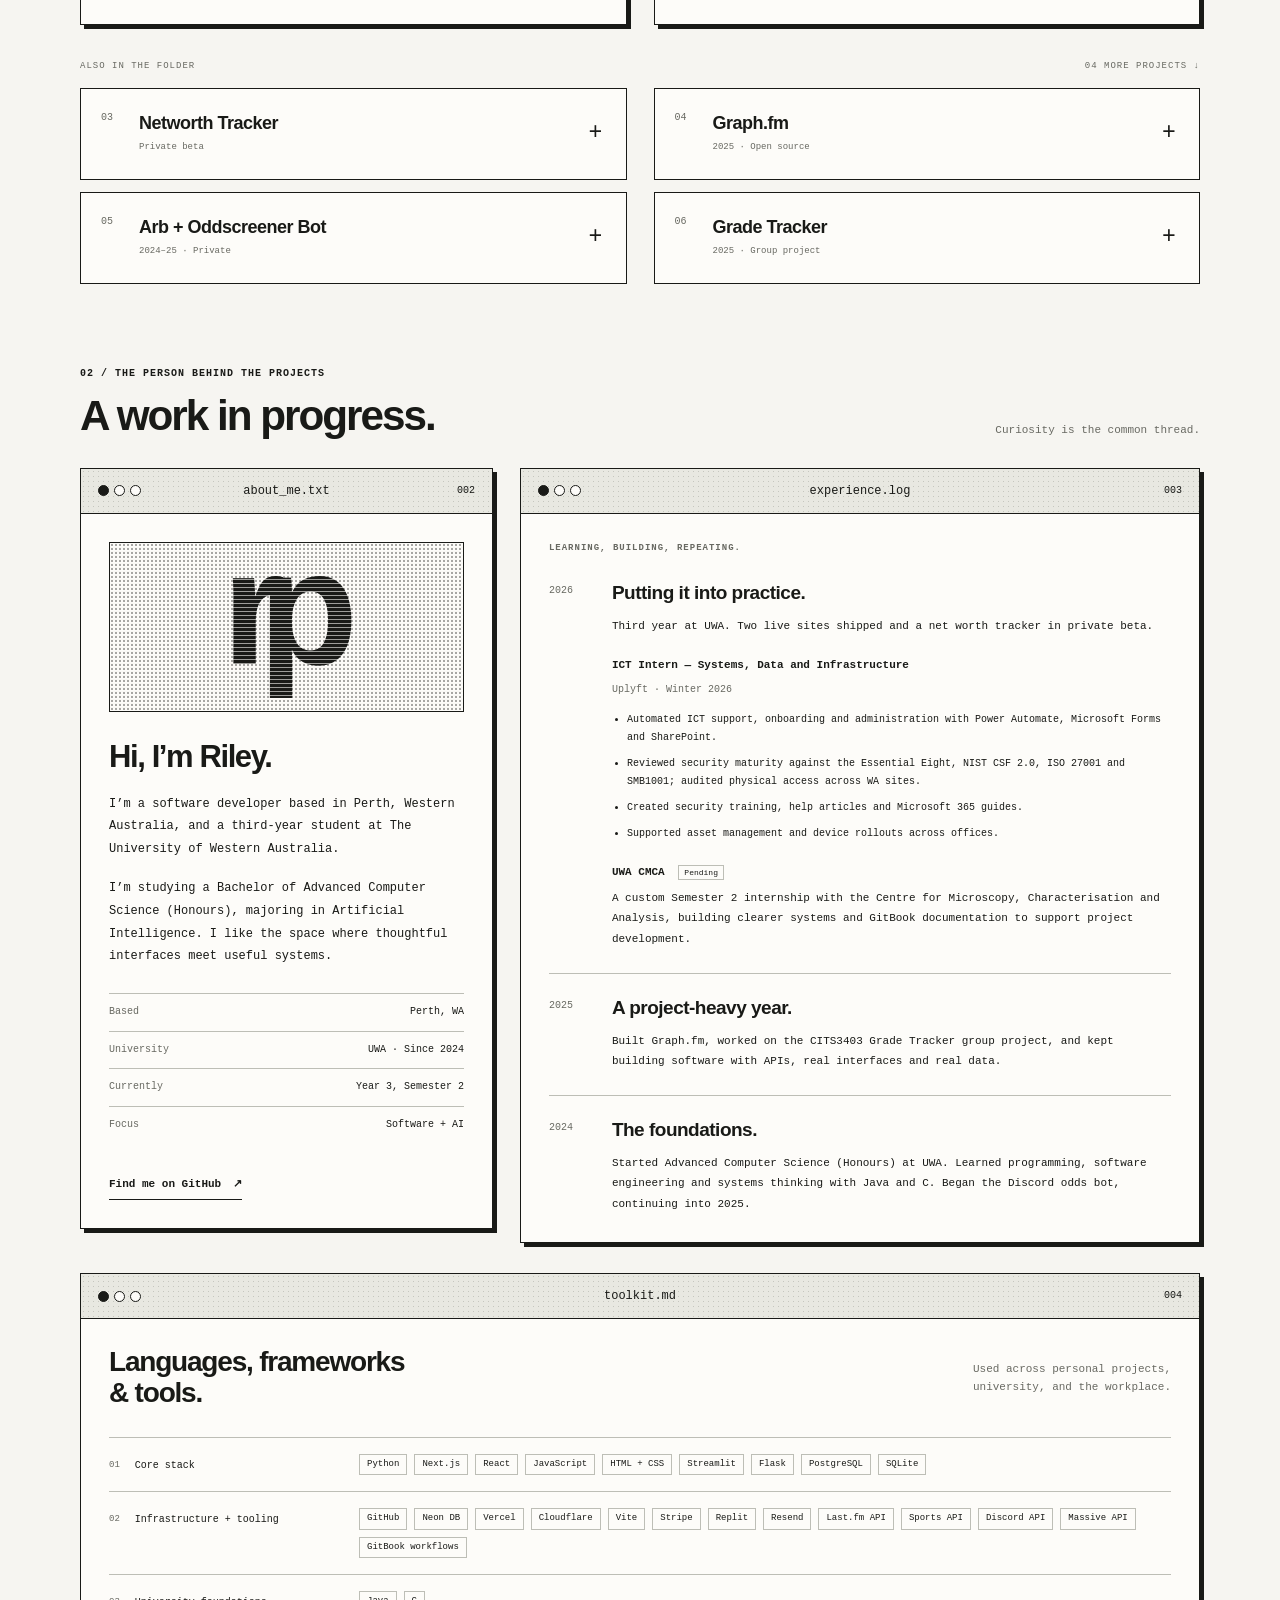
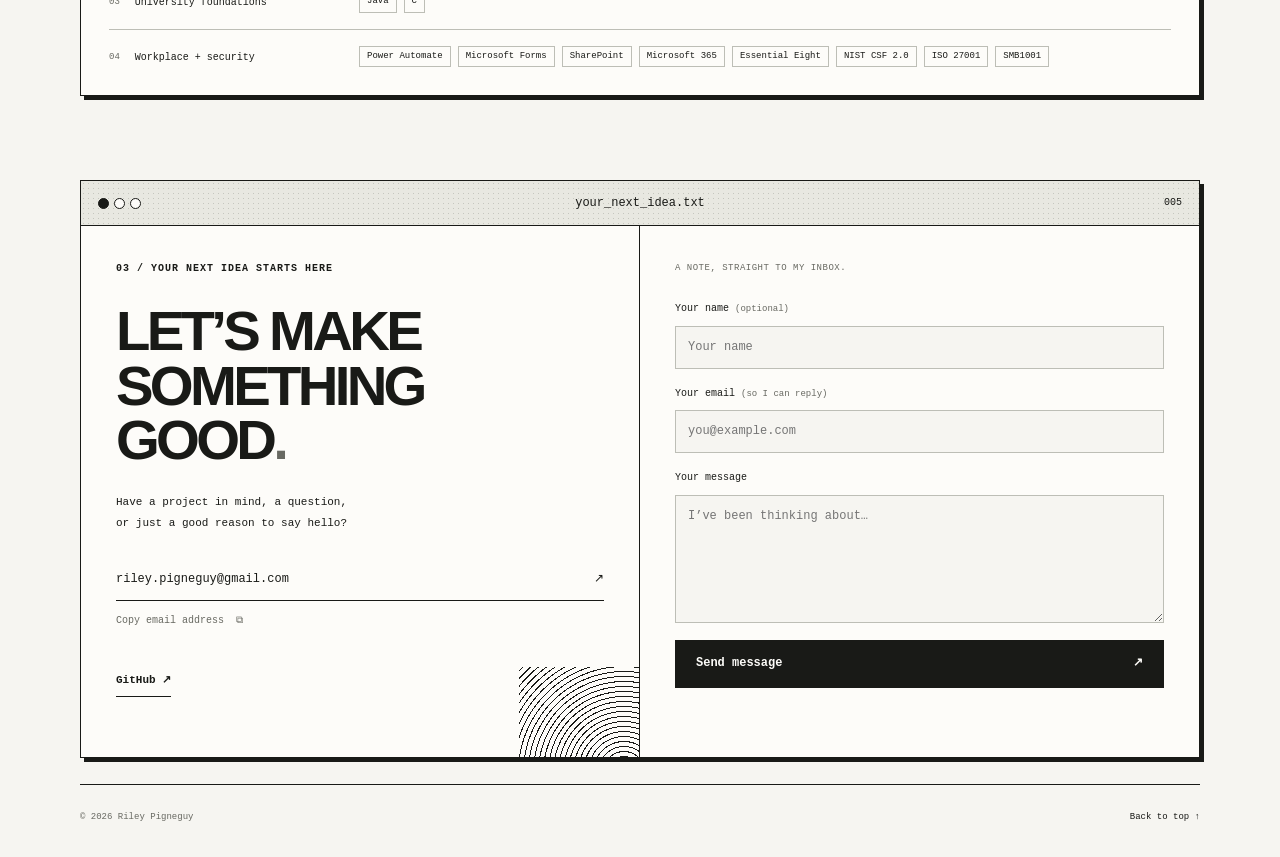
==== commit 7554c8bb: "Update hero heading to Riley Pigneguy" ====
--- a/index.html
+++ b/index.html
@@ -161,7 +161,7 @@
               RILEY PIGNEGUY / SOFTWARE DEVELOPER & AI STUDENT
             </p>
             <h1 id="hero-title">
-              CODING WITH<br />INTENTION<span class="title-period">.</span>
+              Riley<br />Pigneguy
             </h1>
             <div class="hero-bottom">
               <div class="hero-copy">
